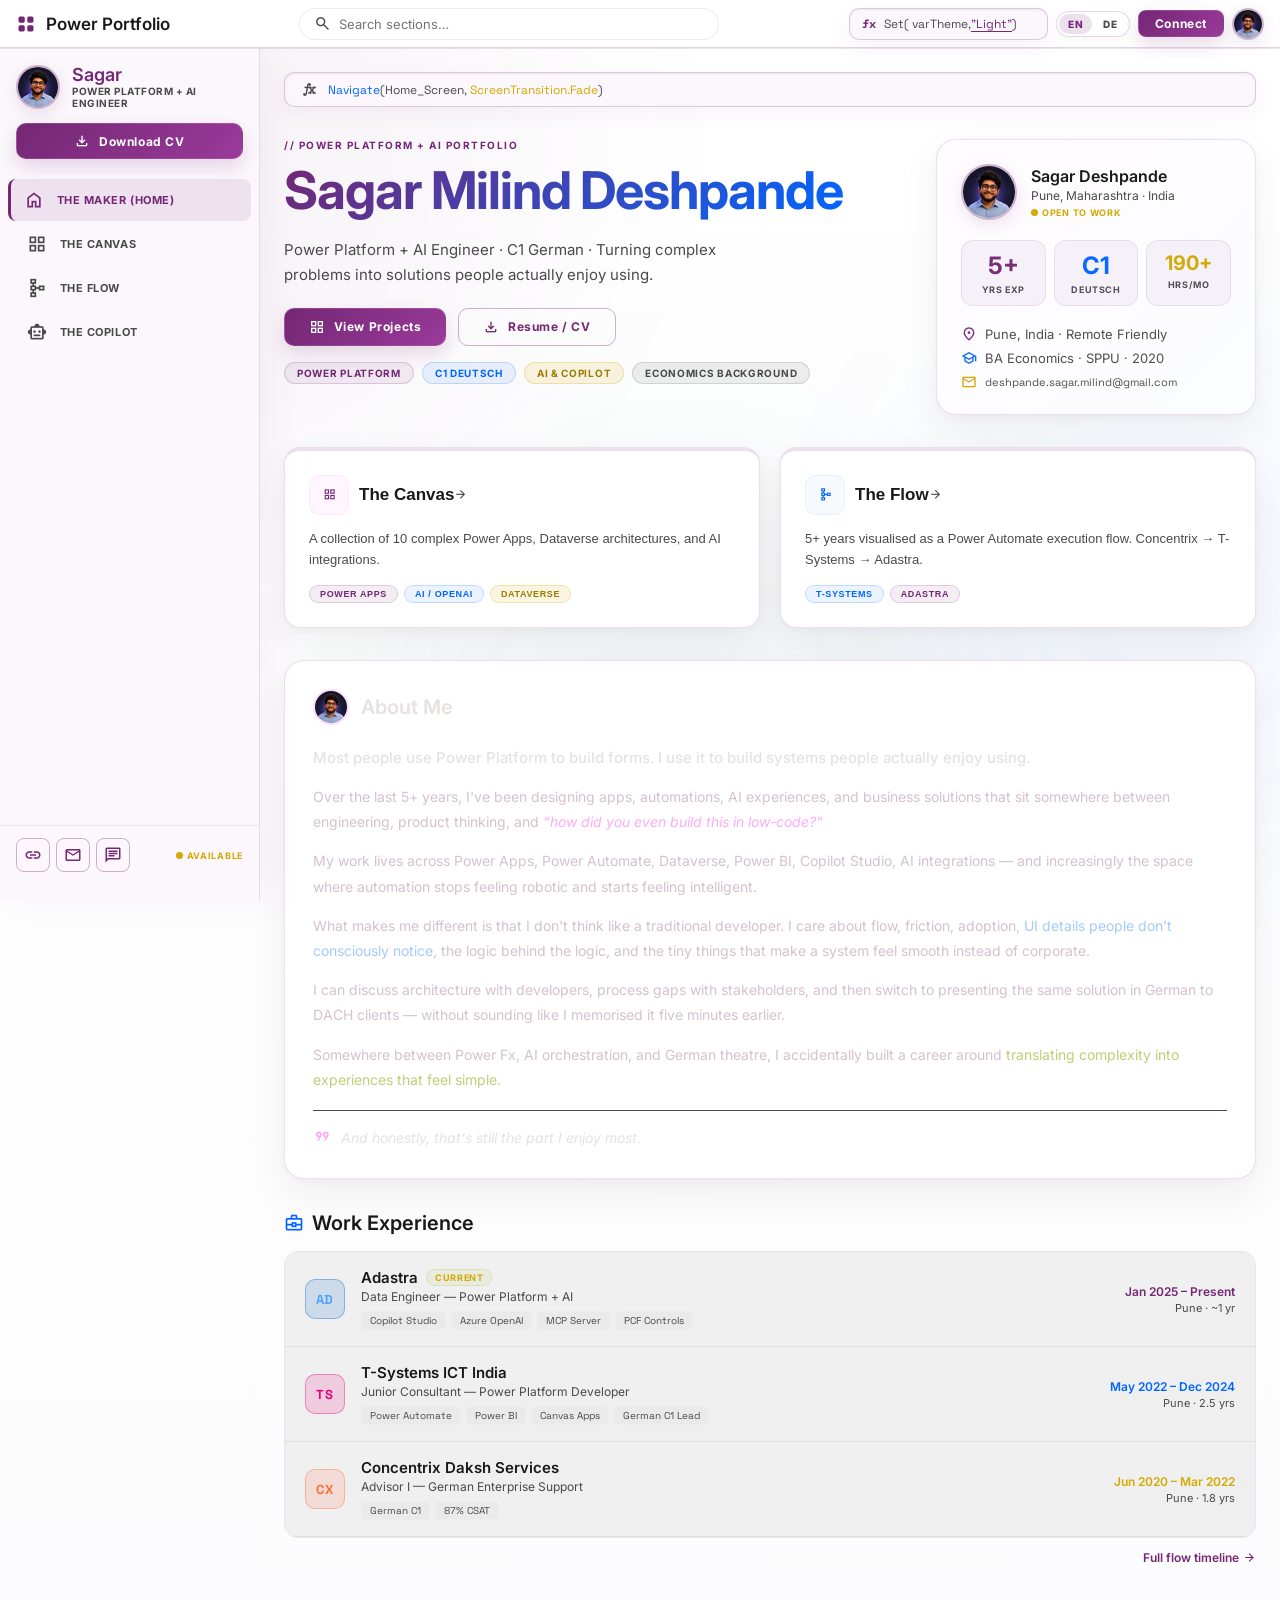
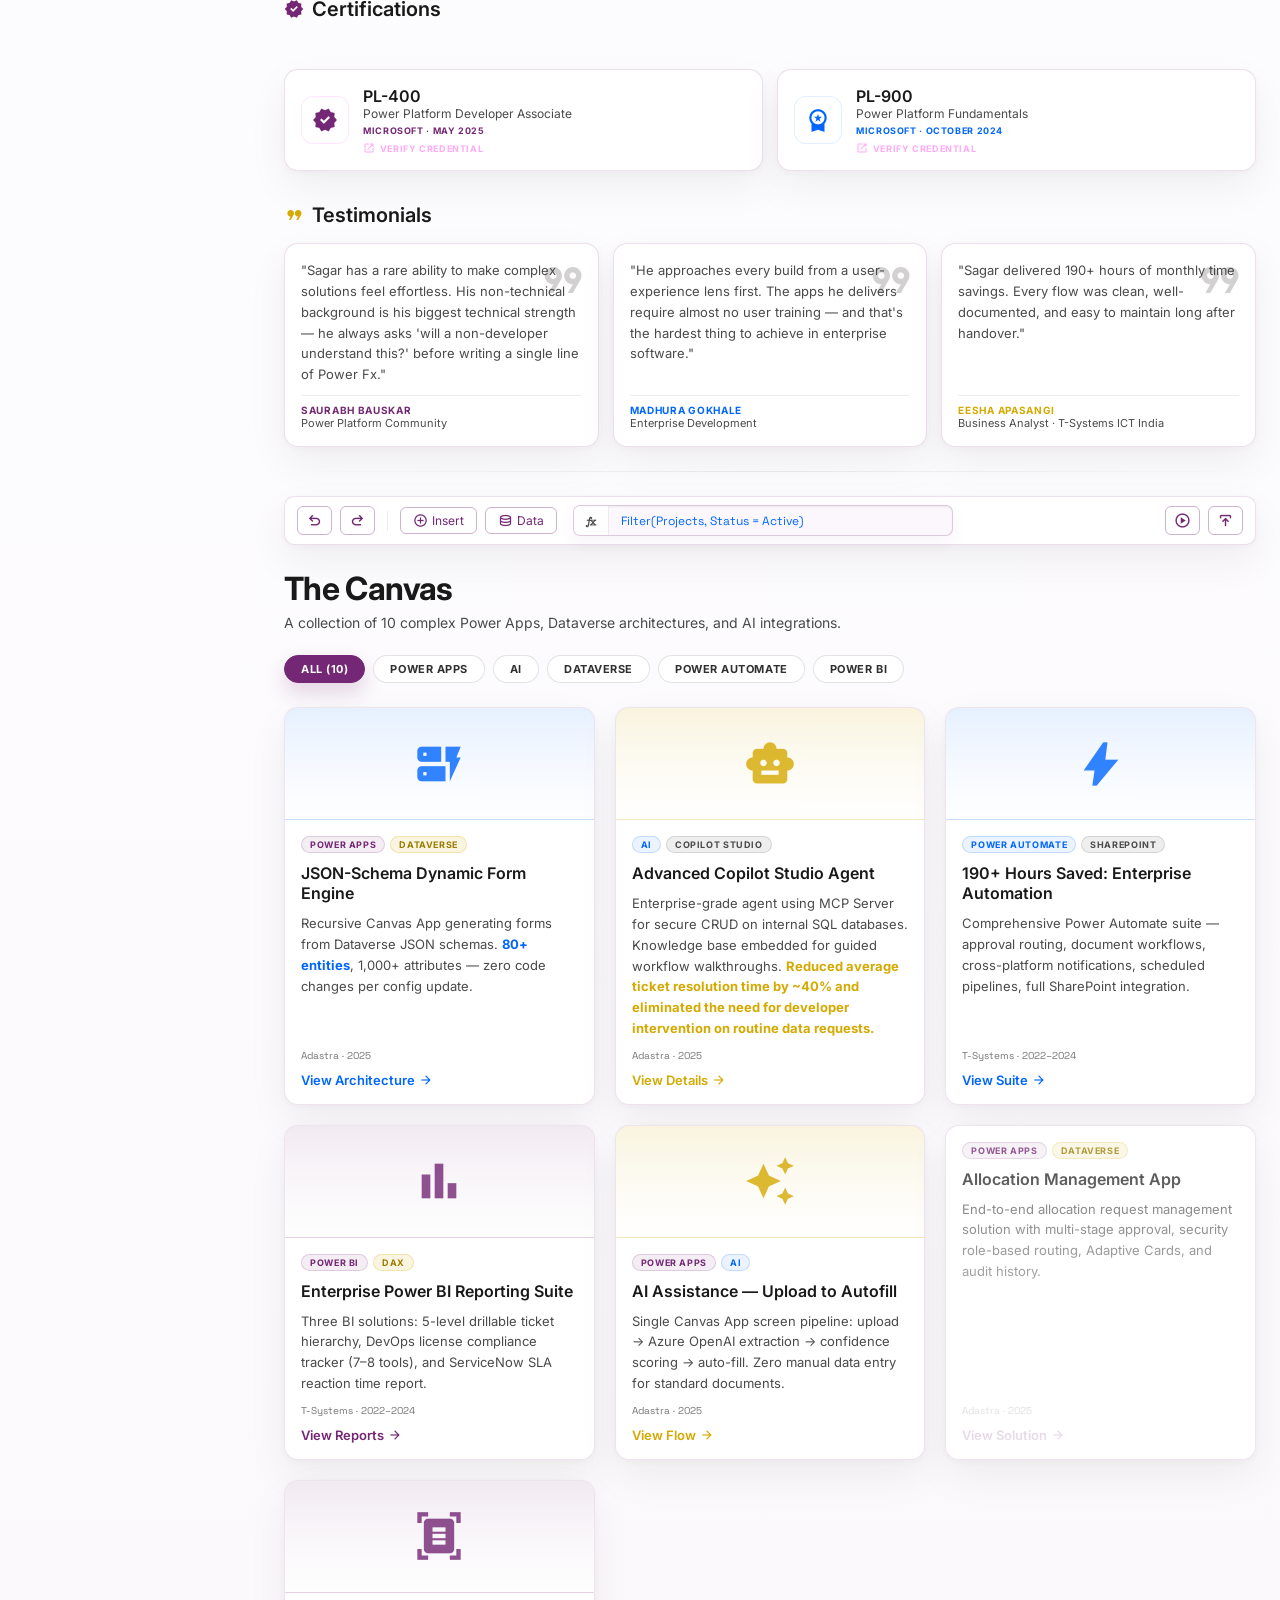
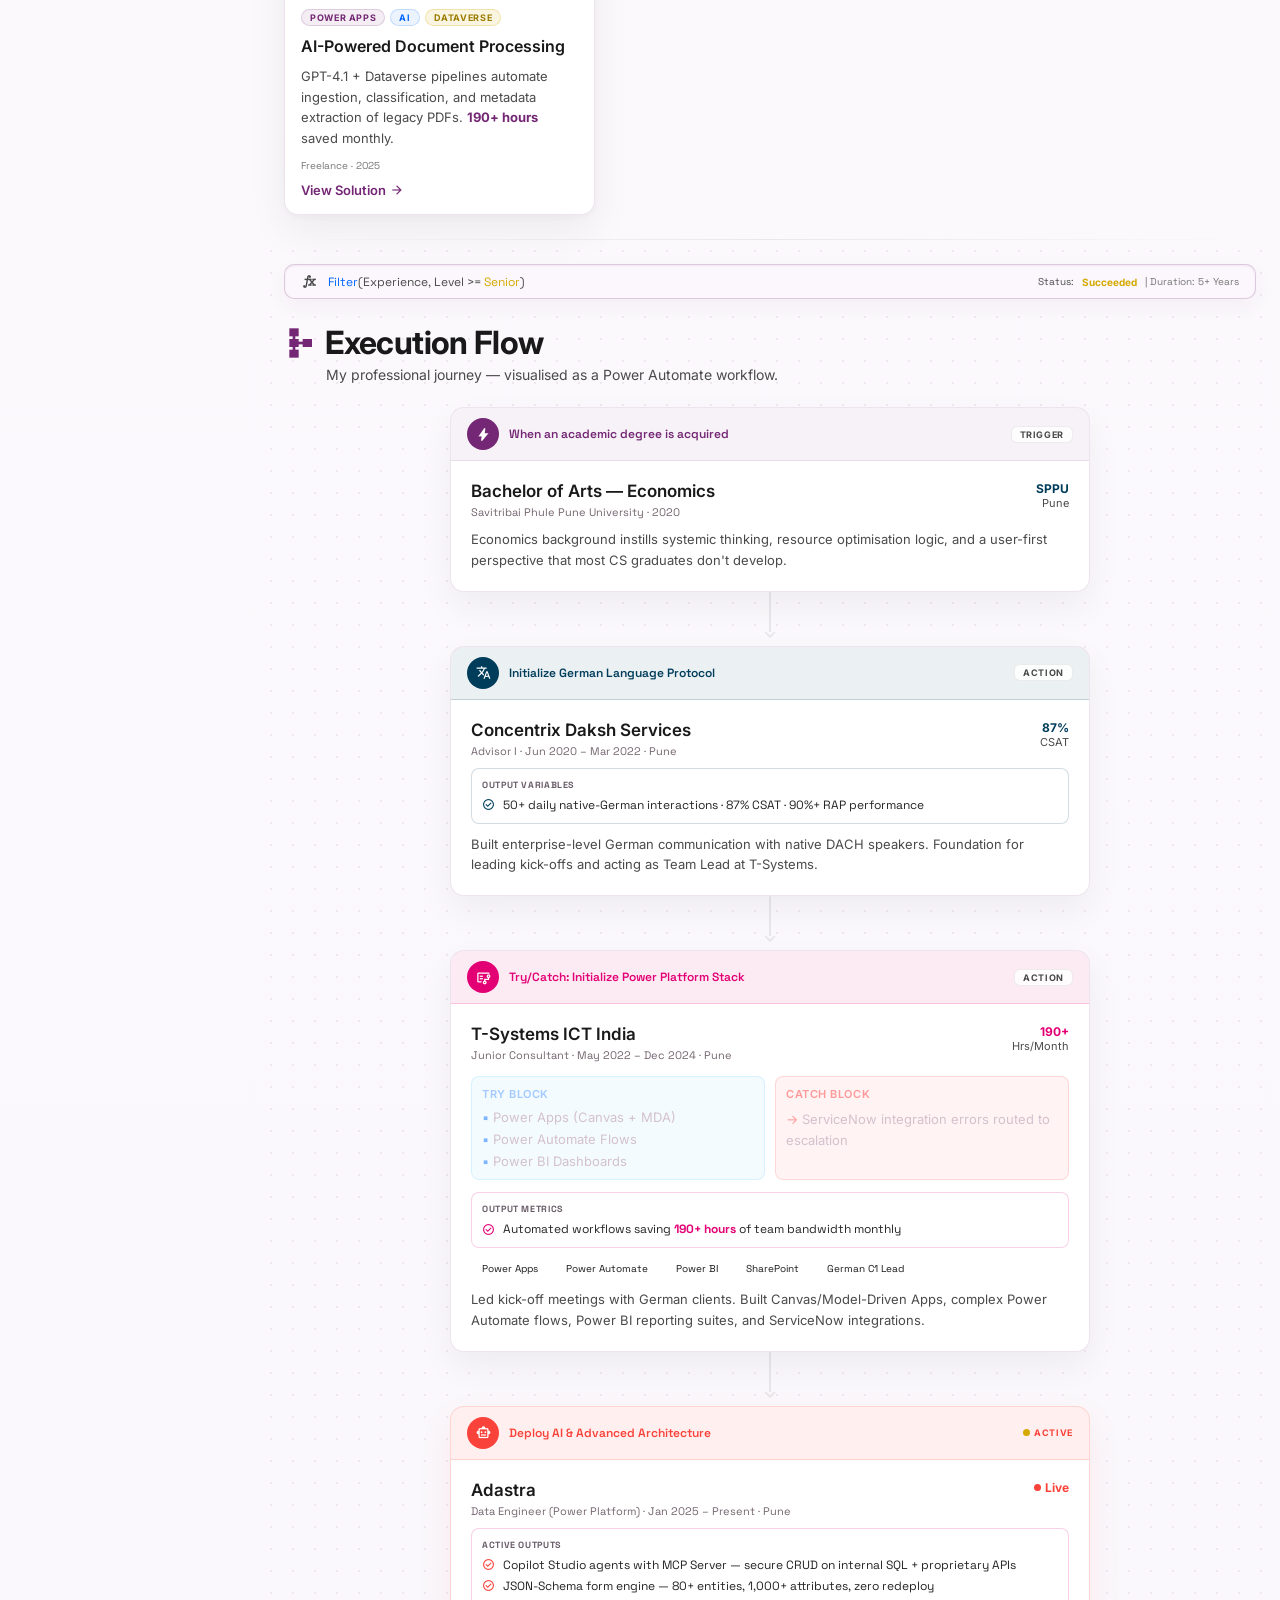
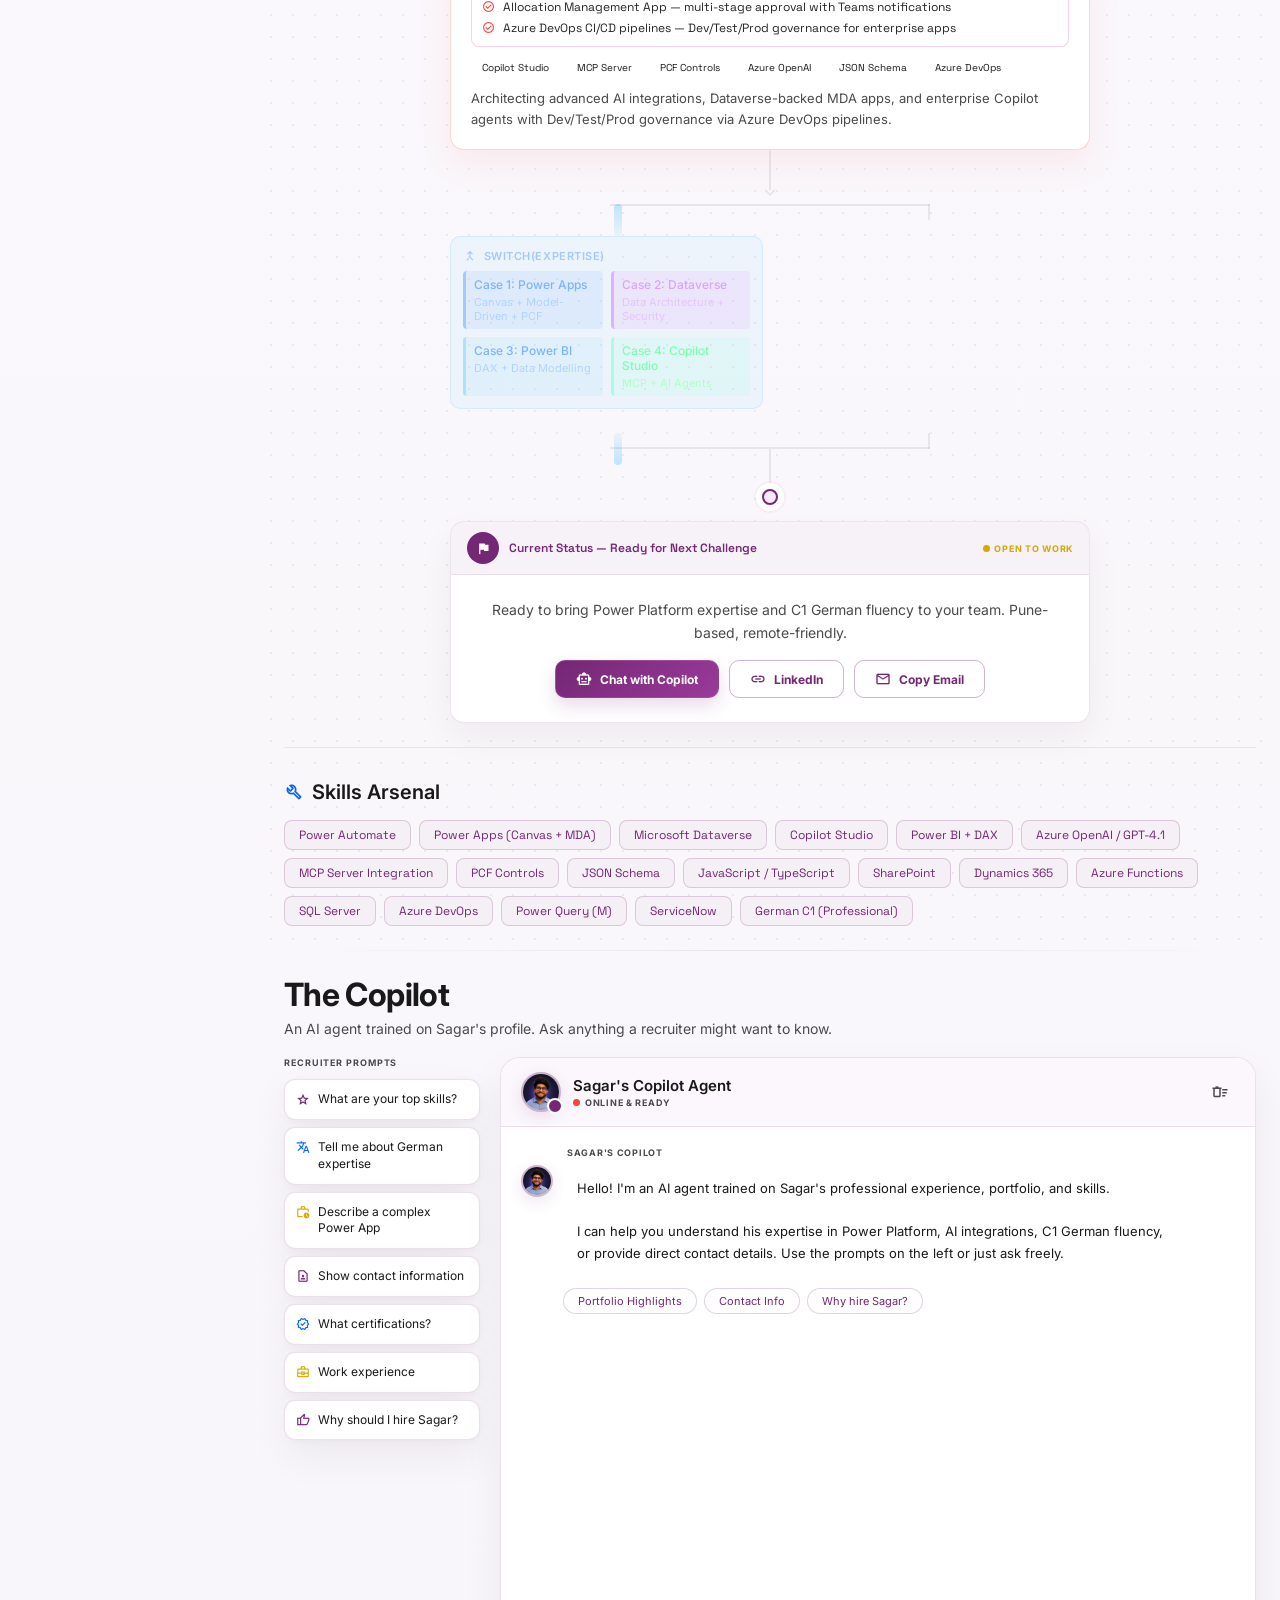
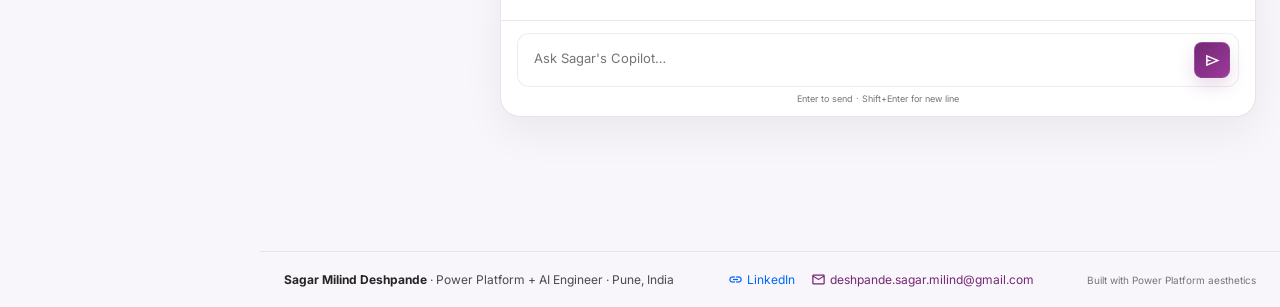
==== index.html @ 6cbdbf60 "10 big updates in the website" ====
<!-- FILE: /index.html -->
<!-- Last updated: 2026-05-09 -->
<!-- Description: Portfolio HTML structure with external theme, language, and app scripts. -->
<!DOCTYPE html>
<html lang="en">
<head>
<meta charset="utf-8">
<meta name="viewport" content="width=device-width, initial-scale=1.0">
<link rel="icon" type="image/png" href="images/avatar/sagar.png">
<link rel="apple-touch-icon" href="images/avatar/sagar.png">
<link rel="shortcut icon" href="images/avatar/sagar.png">
<title>Sagar Deshpande — Power Platform + AI Engineer</title>
<link href="https://fonts.googleapis.com/css2?family=Inter:wght@300;400;500;600;700&family=Space+Grotesk:wght@400;500;600&display=swap" rel="stylesheet">
<link href="https://fonts.googleapis.com/css2?family=Material+Symbols+Outlined:wght,FILL@100..700,0..1&display=swap" rel="stylesheet">
    <script>document.documentElement.dataset.theme=localStorage.getItem('portfolio-theme')||(matchMedia('(prefers-color-scheme: dark)').matches?'dark':'light');</script>
    <link rel="stylesheet" href="css/style.css">
</head>
<body>
<div class="orb o1"></div><div class="orb o2"></div><div class="orb o3"></div>
<div id="mob-overlay" data-action="close-sidebar"></div>

<!-- ════════════════ TOP NAV ════════════════ -->
<header class="u-0001">
  <div class="u-0002">
    <button id="menu-btn" data-action="toggle-sidebar" class="u-0003"><span class="msym u-0004">menu</span></button>
    <span class="msym mf u-0005">view_cozy</span>
    <span class="u-0006">Power Portfolio</span>
  </div>
  <div id="search-wrap" class="u-0007">
    <span class="msym u-0008">search</span>
    <input id="gsearch" class="u-0009" placeholder="Search sections…">
  </div>
  <div class="u-0010">
                <div id="formula-toggle" class="formula-bar-toggle" title="Click to switch theme" tabindex="0" role="button" aria-label="Click to switch theme">
                <span class="fx-icon">ƒx</span>
                <span class="fx-label">Set( varTheme, </span>
                <span id="fx-value" class="fx-value">"Dark"</span>
                <span class="fx-close"> )</span>
                <span class="fx-hint">↵</span>
            </div>
            <div id="lang-toggle" class="u-0011" aria-label="Language selector">
                <button type="button" class="lang-btn active u-0012" data-lang="en" >EN</button>
                <button type="button" class="lang-btn u-0013" data-lang="de" >DE</button>
            </div>
    <button data-action="open-linkedin" class="btn-p u-0014">Connect</button>
    <div data-goto="copilot" title="Chat with Sagar's Copilot" class="u-0015">
      <img src="images/avatar/sagar.png" alt="Sagar" class="u-0016">
    </div>
  </div>
</header>

<!-- ════════════════ SIDEBAR ════════════════ -->
<nav id="sidebar" class="u-0017">
  <div class="u-0018">
    <div class="u-0019">
      <div class="u-0020">
        <img src="images/avatar/sagar.png" alt="Sagar Deshpande" class="u-0016">
      </div>
      <div>
        <div class="u-0021">Sagar</div>
        <div class="u-0022">Power Platform + AI Engineer</div>
      </div>
    </div>
    <button data-action="open-linkedin" class="btn-p u-0023">
      <span class="msym u-0024">download</span>Download CV
    </button>
  </div>
  <div class="u-0025">
    <div class="nav-link" data-sec="home" data-goto="home" data-close-sidebar-mobile="true"><span class="ni">home</span>The Maker (Home)</div>
    <div class="nav-link" data-sec="canvas" data-goto="canvas" data-close-sidebar-mobile="true"><span class="ni">grid_view</span>The Canvas</div>
    <div class="nav-link" data-sec="flow" data-goto="flow" data-close-sidebar-mobile="true"><span class="ni">schema</span>The Flow</div>
    <div class="nav-link" data-sec="copilot" data-goto="copilot" data-close-sidebar-mobile="true"><span class="ni">smart_toy</span>The Copilot</div>
  </div>
  <div class="u-0026">
    <button data-action="open-linkedin" class="btn-g u-0027" title="LinkedIn"><span class="msym u-0028">link</span></button>
    <button data-action="copy-email" class="btn-g u-0027" title="Copy Email"><span class="msym u-0028">mail</span></button>
    <button data-goto="copilot" data-close-sidebar-mobile="true" class="btn-g u-0027" title="Copilot Chat"><span class="msym u-0028">chat</span></button>
    <div class="u-0029">
      <div class="pulse-g u-0030"></div>
      <span class="u-0031">Available</span>
    </div>
  </div>
</nav>

<!-- ════════════════ MAIN ════════════════ -->
<main id="main-content" class="u-0032">

<!-- ══════════════════════════════════════════════ -->
<!--  HOME                                         -->
<!-- ══════════════════════════════════════════════ -->
<section id="home" class="u-0033">

  <div class="fx-bar reveal u-0034">
    <span class="msym u-0035">function</span>
    <span class="u-0036"><span class="u-0037">Navigate</span><span class="u-0038">(Home_Screen, </span><span class="u-0039">ScreenTransition.Fade</span><span class="u-0038">)</span></span>
  </div>

  <!-- HERO -->
  <div class="hero-grid u-0040">
    <div class="u-0041">
      <div class="reveal d1">
        <div class="u-0042">// Power Platform + AI Portfolio</div>
        <h1 class="u-0043" style="font-size:52px;letter-spacing:-.02em;margin:0;padding:0"><span class="grad-text" style="display:inline;white-space:nowrap">Sagar Milind Deshpande</span></h1>
      </div>
      <p class="reveal d2 u-0044">Power Platform + AI Engineer · C1 German · Turning complex problems into solutions people actually enjoy using.</p>
      <div class="reveal d3 u-0045">
        <button data-goto="canvas" class="btn-p u-0046"><span class="msym u-0024">grid_view</span>View Projects</button>
        <button data-action="open-linkedin" class="btn-g u-0046"><span class="msym u-0024">download</span>Resume / CV</button>
      </div>
      <div class="reveal d4 u-0047">
        <span class="u-0048">Power Platform</span>
        <span class="u-0049">C1 Deutsch</span>
        <span class="u-0050">AI &amp; Copilot</span>
        <span class="u-0051">Economics Background</span>
      </div>
    </div>
    <div class="stats-card glass reveal d2 u-0052">
      <div class="u-0053"></div>
      <div class="u-0054">
        <div class="u-0055">
          <img src="images/avatar/sagar.png" alt="Sagar Deshpande" class="u-0016">
        </div>
        <div>
          <div class="u-0056">Sagar Deshpande</div>
          <div class="u-0057">Pune, Maharashtra · India</div>
          <div class="u-0058">
            <div class="pulse-g u-0030"></div>
            <span class="u-0059">Open to Work</span>
          </div>
        </div>
      </div>
      <div class="u-0060">
        <div class="u-0061">
          <div class="u-0062">5+</div>
          <div class="u-0063">Yrs Exp</div>
        </div>
        <div class="u-0061">
          <div class="u-0064">C1</div>
          <div class="u-0063">Deutsch</div>
        </div>
        <div class="u-0061">
          <div class="u-0065">190+</div>
          <div class="u-0063">Hrs/Mo</div>
        </div>
      </div>
      <div class="u-0066">
        <div class="u-0067"><span class="msym u-0068">location_on</span>Pune, India · Remote Friendly</div>
        <div class="u-0067"><span class="msym u-0069">school</span>BA Economics · SPPU · 2020</div>
        <div class="u-0070" data-action="copy-email" title="Copy email">
          <span class="msym u-0071">mail</span>
          <span class="u-0072">deshpande.sagar.milind@gmail.com</span>
        </div>
      </div>
    </div>
  </div>

  <!-- QUICK NAV CARDS -->
  <div class="two-col u-0073">
    <button data-goto="canvas" class="glass u-0074">
      <div class="u-0075">
        <div class="u-0002">
          <div class="u-0076"><span class="msym u-0077">grid_view</span></div>
          <span class="u-0078">The Canvas</span>
        </div>
        <span class="msym u-0038">arrow_forward</span>
      </div>
      <p class="u-0079">A collection of 10 complex Power Apps, Dataverse architectures, and AI integrations.</p>
      <div class="u-0080">
        <span class="u-0081">Power Apps</span>
        <span class="u-0082">AI / OpenAI</span>
        <span class="u-0083">Dataverse</span>
      </div>
    </button>
    <button data-goto="flow" class="glass u-0084">
      <div class="u-0075">
        <div class="u-0002">
          <div class="u-0085"><span class="msym u-0037">schema</span></div>
          <span class="u-0078">The Flow</span>
        </div>
        <span class="msym u-0038">arrow_forward</span>
      </div>
      <p class="u-0079">5+ years visualised as a Power Automate execution flow. Concentrix → T-Systems → Adastra.</p>
      <div class="u-0080">
        <span class="u-0082">T-Systems</span>
        <span class="u-0081">Adastra</span>
      </div>
    </button>
  </div>

  <!-- ABOUT -->
  <div class="glass reveal u-0119">
    <h2 style="font-weight:600;font-size:20px;color:#e5e2e1;display:flex;align-items:center;gap:12px;margin-bottom:20px">
      <div style="width:36px;height:36px;border-radius:50%;border:2px solid rgba(255,170,247,.4);overflow:hidden;flex-shrink:0">
        <img src="images/avatar/sagar.png" alt="Sagar" style="width:100%;height:100%;object-fit:cover;display:block">
      </div>
      About Me
    </h2>
    <div style="display:flex;flex-direction:column;gap:14px;color:#d4c1ce;font-size:14px;line-height:1.8">
      <p style="color:#e5e2e1;font-size:15px;font-weight:500;line-height:1.7">Most people use Power Platform to build forms. I use it to build systems people actually enjoy using.</p>
      <p>Over the last 5+ years, I've been designing apps, automations, AI experiences, and business solutions that sit somewhere between engineering, product thinking, and <span style="color:#ffaaf7;font-style:italic">"how did you even build this in low-code?"</span></p>
      <p>My work lives across Power Apps, Power Automate, Dataverse, Power BI, Copilot Studio, AI integrations — and increasingly the space where automation stops feeling robotic and starts feeling intelligent.</p>
      <p>What makes me different is that I don't think like a traditional developer. I care about flow, friction, adoption, <span style="color:#a3c9ff">UI details people don't consciously notice</span>, the logic behind the logic, and the tiny things that make a system feel smooth instead of corporate.</p>
      <p>I can discuss architecture with developers, process gaps with stakeholders, and then switch to presenting the same solution in German to DACH clients — without sounding like I memorised it five minutes earlier.</p>
      <p>Somewhere between Power Fx, AI orchestration, and German theatre, I accidentally built a career around <span style="color:#bfce77">translating complexity into experiences that feel simple.</span></p>
      <div style="border-top:1px solid #50434d;padding-top:14px;display:flex;align-items:flex-start;gap:10px;margin-top:4px">
        <span class="msym" style="color:#ffaaf7;font-size:18px;margin-top:2px">format_quote</span>
        <p style="color:#e5e2e1;font-style:italic;font-size:14px">And honestly, that's still the part I enjoy most.</p>
      </div>
    </div>
  </div>

  <!-- EXPERIENCE TIMELINE -->
  <div class="reveal">
    <h2 class="u-0086"><span class="msym u-0037">business_center</span>Work Experience</h2>
    <div class="u-0087">
      <div class="u-0088">
        <div style="width:40px;height:40px;border-radius:10px;background:rgba(0,100,200,0.15);border:1px solid rgba(0,100,200,0.35);display:flex;align-items:center;justify-content:center;flex-shrink:0">
          <span style="color:#4da3ff;font-size:13px;font-weight:700;letter-spacing:.05em;font-family:'Space Grotesk',monospace">AD</span>
        </div>
        <div class="u-0090">
          <div class="u-0091">
            <span class="u-0092">Adastra</span>
            <span class="u-0093">Current</span>
          </div>
          <div class="u-0057">Data Engineer — Power Platform + AI</div>
          <div class="u-0094">
            <span class="u-0095">Copilot Studio</span>
            <span class="u-0095">Azure OpenAI</span>
            <span class="u-0095">MCP Server</span>
            <span class="u-0095">PCF Controls</span>
          </div>
        </div>
        <div class="u-0096"><div class="u-0097">Jan 2025 – Present</div><div class="u-0098">Pune · ~1 yr</div></div>
      </div>
      <div class="u-0088">
        <div style="width:40px;height:40px;border-radius:10px;background:rgba(226,0,116,0.15);border:1px solid rgba(226,0,116,0.35);display:flex;align-items:center;justify-content:center;flex-shrink:0">
          <span style="color:#e20074;font-size:13px;font-weight:700;letter-spacing:.05em;font-family:'Space Grotesk',monospace">TS</span>
        </div>
        <div class="u-0090">
          <div class="u-0092">T-Systems ICT India</div>
          <div class="u-0057">Junior Consultant — Power Platform Developer</div>
          <div class="u-0094">
            <span class="u-0095">Power Automate</span>
            <span class="u-0095">Power BI</span>
            <span class="u-0095">Canvas Apps</span>
            <span class="u-0095">German C1 Lead</span>
          </div>
        </div>
        <div class="u-0096"><div class="u-0101">May 2022 – Dec 2024</div><div class="u-0098">Pune · 2.5 yrs</div></div>
      </div>
      <div class="u-0088">
        <div style="width:40px;height:40px;border-radius:10px;background:rgba(255,107,53,0.15);border:1px solid rgba(255,107,53,0.35);display:flex;align-items:center;justify-content:center;flex-shrink:0">
          <span style="color:#ff6b35;font-size:13px;font-weight:700;letter-spacing:.05em;font-family:'Space Grotesk',monospace">CX</span>
        </div>
        <div class="u-0090">
          <div class="u-0092">Concentrix Daksh Services</div>
          <div class="u-0057">Advisor I — German Enterprise Support</div>
          <div class="u-0094">
            <span class="u-0095">German C1</span>
            <span class="u-0095">87% CSAT</span>
          </div>
        </div>
        <div class="u-0096"><div class="u-0104">Jun 2020 – Mar 2022</div><div class="u-0098">Pune · 1.8 yrs</div></div>
      </div>
    </div>
    <div class="u-0107">
      <button data-goto="flow" class="u-0108">Full flow timeline <span class="msym u-0109">arrow_forward</span></button>
    </div>
  </div>

  <!-- CERTS -->
    <h2 class="u-0086"><span class="msym mf u-0077">verified</span>Certifications</h2>
    <div class="two-col u-0110">
      <a href="https://learn.microsoft.com/en-us/credentials/certifications/power-platform-developer-associate/" target="_blank" rel="noopener" style="text-decoration:none;display:block;border-radius:14px;transition:transform .2s;cursor:pointer" onmouseover="this.style.transform='translateY(-3px)'" onmouseout="this.style.transform='translateY(0)'">
        <div class="glass d1 reveal u-0111">
          <div class="u-0112"><span class="msym mf u-0113">verified</span></div>
          <div><div class="u-0056">PL-400</div><div class="u-0114">Power Platform Developer Associate</div><div class="u-0115">Microsoft · May 2025</div><div style="color:#ffaaf7;font-size:9px;font-weight:700;letter-spacing:.07em;text-transform:uppercase;margin-top:6px;display:flex;align-items:center;gap:4px"><span class="msym" style="font-size:12px">open_in_new</span>Verify Credential</div></div>
        </div>
      </a>
      <a href="https://learn.microsoft.com/en-us/credentials/certifications/power-platform-fundamentals/" target="_blank" rel="noopener" style="text-decoration:none;display:block;border-radius:14px;transition:transform .2s;cursor:pointer" onmouseover="this.style.transform='translateY(-3px)'" onmouseout="this.style.transform='translateY(0)'">
        <div class="glass d2 reveal u-0111">
          <div class="u-0116"><span class="msym mf u-0117">workspace_premium</span></div>
          <div><div class="u-0056">PL-900</div><div class="u-0114">Power Platform Fundamentals</div><div class="u-0118">Microsoft · October 2024</div><div style="color:#ffaaf7;font-size:9px;font-weight:700;letter-spacing:.07em;text-transform:uppercase;margin-top:6px;display:flex;align-items:center;gap:4px"><span class="msym" style="font-size:12px">open_in_new</span>Verify Credential</div></div>
        </div>
      </a>
    </div>
  </div>

  <!-- TESTIMONIALS -->
  <div class="reveal">
    <h2 class="u-0086"><span class="msym mf u-0039">format_quote</span>Testimonials</h2>
    <div class="three-col u-0130">
      <div class="glass d1 reveal u-0131">
        <span class="msym u-0132">format_quote</span>
        <p class="u-0133">"Sagar has a rare ability to make complex solutions feel effortless. His non-technical background is his biggest technical strength — he always asks 'will a non-developer understand this?' before writing a single line of Power Fx."</p>
        <div class="u-0134">
          <div class="u-0135">Saurabh Bauskar</div>
          <div class="u-0136">Power Platform Community</div>
        </div>
      </div>
      <div class="glass d2 reveal u-0131">
        <span class="msym u-0132">format_quote</span>
        <p class="u-0133">"He approaches every build from a user-experience lens first. The apps he delivers require almost no user training — and that's the hardest thing to achieve in enterprise software."</p>
        <div class="u-0134">
          <div class="u-0137">Madhura Gokhale</div>
          <div class="u-0136">Enterprise Development</div>
        </div>
      </div>
      <div class="glass d3 reveal u-0131">
        <span class="msym u-0132">format_quote</span>
        <p class="u-0133">"Sagar delivered 190+ hours of monthly time savings. Every flow was clean, well-documented, and easy to maintain long after handover."</p>
        <div class="u-0134">
          <div class="u-0138">Eesha Apasangi</div>
          <div class="u-0136">Business Analyst · T-Systems ICT India</div>
        </div>
      </div>
    </div>
  </div>
</section>

<div class="u-0139"></div>

<!-- ══════════════════════════════════════════════ -->
<!--  CANVAS                                       -->
<!-- ══════════════════════════════════════════════ -->
<section id="canvas" class="u-0140">
  <div class="glass reveal u-0141">
    <button class="btn-g u-0142"><span class="msym u-0143">undo</span></button>
    <button class="btn-g u-0142"><span class="msym u-0143">redo</span></button>
    <div class="u-0144"></div>
    <button class="btn-g u-0145"><span class="msym u-0146">add_circle</span>Insert</button>
    <button class="btn-g u-0145"><span class="msym u-0146">database</span>Data</button>
    <div class="fx-bar u-0147">
      <div class="u-0148"><span class="msym u-0149">function</span></div>
      <span class="u-0150">Filter(Projects, Status = Active)</span>
    </div>
    <button class="btn-g u-0151"><span class="msym u-0143">play_circle</span></button>
    <button class="btn-g u-0142"><span class="msym u-0143">publish</span></button>
  </div>
  <div class="reveal">
    <h1 class="u-0152">The Canvas</h1>
    <p class="u-0038">A collection of 10 complex Power Apps, Dataverse architectures, and AI integrations.</p>
  </div>
  <div class="reveal u-0047">
    <button class="filter-btn active" data-filter="all">All (10)</button>
    <button class="filter-btn" data-filter="pa">Power Apps</button>
    <button class="filter-btn" data-filter="ai">AI</button>
    <button class="filter-btn" data-filter="dv">Dataverse</button>
    <button class="filter-btn" data-filter="pm">Power Automate</button>
    <button class="filter-btn" data-filter="bi">Power BI</button>
  </div>
  <div id="pgrid" class="pgrid u-0153">
    <article class="glass pcard reveal d1 u-0154" data-t="pa,dv">
      <div class="u-0167">
        <div class="u-0156"></div>
        <span class="msym mf u-0168">dynamic_form</span>
      </div>
      <div class="u-0158">
        <div class="u-0159">
          <span class="u-0160">Power Apps</span>
          <span class="u-0162">Dataverse</span>
        </div>
        <h3 class="u-0056">JSON-Schema Dynamic Form Engine</h3>
        <p class="u-0163">Recursive Canvas App generating forms from Dataverse JSON schemas. <strong class="u-0037">80+ entities</strong>, 1,000+ attributes — zero code changes per config update.</p>
        <div class="u-0164">Adastra · 2025</div>
        <button data-modal="0" class="u-0169">View Architecture <span class="msym u-0166">arrow_forward</span></button>
      </div>
    </article>
    <article class="glass pcard reveal d2 u-0154" data-t="ai,dv">
      <div class="u-0170">
        <div class="u-0156"></div>
        <span class="msym mf u-0171">smart_toy</span>
      </div>
      <div class="u-0158">
        <div class="u-0159">
          <span class="u-0161">AI</span>
          <span class="u-0172">Copilot Studio</span>
        </div>
        <h3 class="u-0056">Advanced Copilot Studio Agent</h3>
        <p class="u-0163">Enterprise-grade agent using MCP Server for secure CRUD on internal SQL databases. Knowledge base embedded for guided workflow walkthroughs. <strong class="u-0039">Reduced average ticket resolution time by ~40% and eliminated the need for developer intervention on routine data requests.</strong></p>
        <div class="u-0164">Adastra · 2025</div>
        <button data-modal="1" class="u-0173">View Details <span class="msym u-0166">arrow_forward</span></button>
      </div>
    </article>
    <article class="glass pcard reveal d3 u-0154" data-t="pm,dv">
      <div class="u-0174">
        <div class="u-0156"></div>
        <span class="msym mf u-0168">bolt</span>
      </div>
      <div class="u-0158">
        <div class="u-0159">
          <span class="u-0161">Power Automate</span>
          <span class="u-0172">SharePoint</span>
        </div>
        <h3 class="u-0056">190+ Hours Saved: Enterprise Automation</h3>
        <p class="u-0163">Comprehensive Power Automate suite — approval routing, document workflows, cross-platform notifications, scheduled pipelines, full SharePoint integration.</p>
        <div class="u-0164">T-Systems · 2022–2024</div>
        <button data-modal="2" class="u-0169">View Suite <span class="msym u-0166">arrow_forward</span></button>
      </div>
    </article>
    <article class="glass pcard reveal d1 u-0154" data-t="bi,dv,pm">
      <div class="u-0175">
        <div class="u-0156"></div>
        <span class="msym mf u-0157">bar_chart</span>
      </div>
      <div class="u-0158">
        <div class="u-0159">
          <span class="u-0160">Power BI</span>
          <span class="u-0162">DAX</span>
        </div>
        <h3 class="u-0056">Enterprise Power BI Reporting Suite</h3>
        <p class="u-0163">Three BI solutions: 5-level drillable ticket hierarchy, DevOps license compliance tracker (7–8 tools), and ServiceNow SLA reaction time report.</p>
        <div class="u-0164">T-Systems · 2022–2024</div>
        <button data-modal="3" class="u-0165">View Reports <span class="msym u-0166">arrow_forward</span></button>
      </div>
    </article>
    <article class="glass pcard reveal d2 u-0154" data-t="ai,pa">
      <div class="u-0176">
        <div class="u-0156"></div>
        <span class="msym mf u-0171">auto_awesome</span>
      </div>
      <div class="u-0158">
        <div class="u-0159">
          <span class="u-0160">Power Apps</span>
          <span class="u-0161">AI</span>
        </div>
        <h3 class="u-0056">AI Assistance — Upload to Autofill</h3>
        <p class="u-0163">Single Canvas App screen pipeline: upload → Azure OpenAI extraction → confidence scoring → auto-fill. Zero manual data entry for standard documents.</p>
        <div class="u-0164">Adastra · 2025</div>
        <button data-modal="4" class="u-0173">View Flow <span class="msym u-0166">arrow_forward</span></button>
      </div>
    </article>
    <article class="glass pcard reveal d3 u-0154" data-t="pa,dv,pm">
      <div class="u-0156"></div>
      <div class="u-0158">
        <div class="u-0159">
          <span class="u-0160">Power Apps</span>
          <span class="u-0162">Dataverse</span>
        </div>
        <h3 class="u-0056">Allocation Management App</h3>
        <p class="u-0163">End-to-end allocation request management solution with multi-stage approval, security role-based routing, Adaptive Cards, and audit history.</p>
        <div class="u-0164">Adastra · 2025</div>
        <button data-modal="5" class="u-0165">View Solution <span class="msym u-0166">arrow_forward</span></button>
      </div>
    </article>
    <article class="glass pcard reveal d1 u-0154" data-t="ai,pa,dv">
      <div class="u-0155">
        <div class="u-0156"></div>
        <span class="msym mf u-0157">document_scanner</span>
      </div>
      <div class="u-0158">
        <div class="u-0159">
          <span class="u-0160">Power Apps</span>
          <span class="u-0161">AI</span>
          <span class="u-0162">Dataverse</span>
        </div>
        <h3 class="u-0056">AI-Powered Document Processing</h3>
        <p class="u-0163">GPT-4.1 + Dataverse pipelines automate ingestion, classification, and metadata extraction of legacy PDFs. <strong class="u-0077">190+ hours</strong> saved monthly.</p>
        <div class="u-0164">Freelance · 2025</div>
        <button data-modal="6" class="u-0165">View Solution <span class="msym u-0166">arrow_forward</span></button>
      </div>
    </article>
  </div>
</section>

<div class="u-0139"></div>

<!-- ══════════════════════════════════════════════ -->
<!--  FLOW                                         -->
<!-- ══════════════════════════════════════════════ -->
<section id="flow" class="u-0177">
  <div class="dot-grid u-0178"></div>

  <div class="fx-bar reveal u-0179">
    <span class="msym u-0035">function</span>
    <span class="u-0036"><span class="u-0037">Filter</span><span class="u-0038">(Experience, Level &gt;= </span><span class="u-0039">Senior</span><span class="u-0038">)</span></span>
    <div class="u-0180">
      <span class="u-0181">Status:</span>
      <span class="u-0182">Succeeded</span>
      <span class="u-0183">| Duration: 5+ Years</span>
    </div>
  </div>

  <div class="reveal u-0184">
    <h1 class="u-0185"><span class="msym mf u-0186">schema</span>Execution Flow</h1>
    <p class="u-0187">My professional journey — visualised as a Power Automate workflow.</p>
  </div>

  <!-- Timeline -->
  <div class="u-0188">

    <!-- TRIGGER: Education -->
    <div class="glass reveal u-0189">
      <div class="u-0190">
        <div class="u-0191"><span class="msym mf u-0192">bolt</span></div>
        <span class="u-0193">When an academic degree is acquired</span>
        <span class="u-0194">TRIGGER</span>
      </div>
      <div class="u-0195">
        <div class="u-0196">
          <div><h3 class="u-0197">Bachelor of Arts — Economics</h3><div class="u-0198">Savitribai Phule Pune University · 2020</div></div>
          <div class="u-0096"><div class="u-0199">SPPU</div><div class="u-0136">Pune</div></div>
        </div>
        <p class="u-0079">Economics background instills systemic thinking, resource optimisation logic, and a user-first perspective that most CS graduates don't develop.</p>
      </div>
    </div>
    <div class="u-0200"><div class="flow-conn"></div><span class="msym u-0201">keyboard_arrow_down</span></div>

    <!-- Concentrix -->
    <div class="glass reveal d1 u-0189">
      <div class="u-0202">
        <div class="u-0203"><span class="msym u-0204">translate</span></div>
        <span class="u-0205">Initialize German Language Protocol</span>
        <span class="u-0194">ACTION</span>
      </div>
      <div class="u-0195">
        <div class="u-0196">
          <div><h3 class="u-0197">Concentrix Daksh Services</h3><div class="u-0198">Advisor I · Jun 2020 – Mar 2022 · Pune</div></div>
          <div class="u-0096"><div class="u-0199">87%</div><div class="u-0136">CSAT</div></div>
        </div>
        <div class="u-0206">
          <div class="u-0207">Output Variables</div>
          <div class="u-0010"><span class="msym u-0208">check_circle</span><span class="u-0209">50+ daily native-German interactions · 87% CSAT · 90%+ RAP performance</span></div>
        </div>
        <p class="u-0079">Built enterprise-level German communication with native DACH speakers. Foundation for leading kick-offs and acting as Team Lead at T-Systems.</p>
      </div>
    </div>
    <div class="u-0200"><div class="flow-conn"></div><span class="msym u-0201">keyboard_arrow_down</span></div>

    <!-- T-Systems -->
    <div class="glass reveal d2 u-0189">
      <div class="u-0210">
        <div class="u-0211"><span class="msym u-0212">flowsheet</span></div>
        <span class="u-0213">Try/Catch: Initialize Power Platform Stack</span>
        <span class="u-0194">ACTION</span>
      </div>
      <div class="u-0195">
        <div class="u-0196">
          <div><h3 class="u-0197">T-Systems ICT India</h3><div class="u-0198">Junior Consultant · May 2022 – Dec 2024 · Pune</div></div>
          <div class="u-0096"><div class="u-0214">190+</div><div class="u-0136">Hrs/Month</div></div>
        </div>
        <div style="margin-top:14px;display:grid;grid-template-columns:1fr 1fr;gap:10px">
          <div style="background:rgba(100,200,255,.08);border:1px solid rgba(100,200,255,.2);border-radius:8px;padding:10px">
            <div style="font-size:11px;font-weight:600;color:#a3c9ff;text-transform:uppercase;letter-spacing:.05em;margin-bottom:8px">Try Block</div>
            <div style="display:flex;flex-direction:column;gap:6px;font-size:13px;color:#d4c1ce">
              <div><span style="color:#7db4ff">▪</span> Power Apps (Canvas + MDA)</div>
              <div><span style="color:#7db4ff">▪</span> Power Automate Flows</div>
              <div><span style="color:#7db4ff">▪</span> Power BI Dashboards</div>
            </div>
          </div>
          <div style="background:rgba(255,100,100,.08);border:1px solid rgba(255,100,100,.2);border-radius:8px;padding:10px">
            <div style="font-size:11px;font-weight:600;color:#ff9999;text-transform:uppercase;letter-spacing:.05em;margin-bottom:8px">Catch Block</div>
            <div style="font-size:13px;color:#d4c1ce;line-height:1.6">
              <span style="color:#ff9999">→</span> ServiceNow integration errors routed to escalation
            </div>
          </div>
        </div>
        <div class="u-0215" style="margin-top:12px">
          <div class="u-0216">Output Metrics</div>
          <div class="u-0217"><span class="msym u-0218">check_circle</span><span class="u-0209">Automated workflows saving <strong class="u-0037">190+ hours</strong> of team bandwidth monthly</span></div>
        </div>
        <div class="u-0219">
          <span class="u-0220">Power Apps</span>
          <span class="u-0220">Power Automate</span>
          <span class="u-0220">Power BI</span>
          <span class="u-0220">SharePoint</span>
          <span class="u-0220">German C1 Lead</span>
        </div>
        <p class="u-0079">Led kick-off meetings with German clients. Built Canvas/Model-Driven Apps, complex Power Automate flows, Power BI reporting suites, and ServiceNow integrations.</p>
      </div>
    </div>
    <div class="u-0200"><div class="flow-conn"></div><span class="msym u-0201">keyboard_arrow_down</span></div>

    <!-- Adastra -->
    <div class="glass reveal d3 u-0221">
      <div class="u-0222">
        <div class="u-0191"><span class="msym u-0192">smart_toy</span></div>
        <span class="u-0193">Deploy AI &amp; Advanced Architecture</span>
        <div class="u-0029"><div class="pulse-g u-0030"></div><span class="u-0223">ACTIVE</span></div>
      </div>
      <div class="u-0195">
        <div class="u-0196">
          <div><h3 class="u-0197">Adastra</h3><div class="u-0198">Data Engineer (Power Platform) · Jan 2025 – Present · Pune</div></div>
          <div class="u-0224"><div class="pulse u-0225"></div><span class="u-0226">Live</span></div>
        </div>
        <div class="u-0215">
          <div class="u-0216">Active Outputs</div>
          <div class="u-0227">
            <div class="u-0010"><span class="msym u-0228">check_circle</span><span class="u-0209">Copilot Studio agents with MCP Server — secure CRUD on internal SQL + proprietary APIs</span></div>
            <div class="u-0010"><span class="msym u-0228">check_circle</span><span class="u-0209">JSON-Schema form engine — 80+ entities, 1,000+ attributes, zero redeploy</span></div>
            <div class="u-0010"><span class="msym u-0228">check_circle</span><span class="u-0209">Allocation Management App — multi-stage approval with Teams notifications</span></div>
            <div class="u-0010"><span class="msym u-0228">check_circle</span><span class="u-0209">Azure DevOps CI/CD pipelines — Dev/Test/Prod governance for enterprise apps</span></div>
          </div>
        </div>
        <div class="u-0219">
          <span class="u-0220">Copilot Studio</span>
          <span class="u-0220">MCP Server</span>
          <span class="u-0220">PCF Controls</span>
          <span class="u-0220">Azure OpenAI</span>
          <span class="u-0220">JSON Schema</span>
          <span class="u-0220">Azure DevOps</span>
        </div>
        <p class="u-0079">Architecting advanced AI integrations, Dataverse-backed MDA apps, and enterprise Copilot agents with Dev/Test/Prod governance via Azure DevOps pipelines.</p>
      </div>
    </div>
    <div class="u-0200"><div class="flow-conn"></div><span class="msym u-0201">keyboard_arrow_down</span></div>

    <!-- SWITCH SCOPE -->
    <div class="reveal u-0229">
      <div class="u-0230">
        <div class="u-0231"></div>
        <div style="width:8px;height:32px;background:linear-gradient(180deg, rgba(100,200,255,.4), rgba(100,200,255,.1));border-radius:4px;margin:0 4px"></div>
        <div class="u-0233"></div>
      </div>
      <div class="u-0234">
        <div style="background:rgba(100,200,255,.08);border:1px solid rgba(100,200,255,.2);border-radius:10px;padding:12px;margin-bottom:8px">
          <div style="font-size:11px;font-weight:600;color:#a3c9ff;text-transform:uppercase;letter-spacing:.05em;margin-bottom:8px;display:flex;align-items:center;gap:6px">
            <span class="msym" style="font-size:14px">merge_type</span>
            Switch(Expertise)
          </div>
          <div style="display:grid;grid-template-columns:1fr 1fr;gap:8px;font-size:12px">
            <div style="background:rgba(75,150,255,.1);border-left:3px solid rgba(75,150,255,.4);padding-left:8px;padding-right:8px;padding-top:6px;padding-bottom:6px;border-radius:4px">
              <div style="color:#7db4ff;font-weight:500;margin-bottom:3px">Case 1: Power Apps</div>
              <div style="color:#b0d4ff;font-size:11px">Canvas + Model-Driven + PCF</div>
            </div>
            <div style="background:rgba(200,100,255,.1);border-left:3px solid rgba(200,100,255,.4);padding-left:8px;padding-right:8px;padding-top:6px;padding-bottom:6px;border-radius:4px">
              <div style="color:#d9a3ff;font-weight:500;margin-bottom:3px">Case 2: Dataverse</div>
              <div style="color:#e5c4ff;font-size:11px">Data Architecture + Security</div>
            </div>
            <div style="background:rgba(100,200,255,.1);border-left:3px solid rgba(100,200,255,.4);padding-left:8px;padding-right:8px;padding-top:6px;padding-bottom:6px;border-radius:4px">
              <div style="color:#7db4ff;font-weight:500;margin-bottom:3px">Case 3: Power BI</div>
              <div style="color:#b0d4ff;font-size:11px">DAX + Data Modelling</div>
            </div>
            <div style="background:rgba(100,255,200,.1);border-left:3px solid rgba(100,255,200,.4);padding-left:8px;padding-right:8px;padding-top:6px;padding-bottom:6px;border-radius:4px">
              <div style="color:#7dffb0;font-weight:500;margin-bottom:3px">Case 4: Copilot Studio</div>
              <div style="color:#b0ffc4;font-size:11px">MCP + AI Agents</div>
            </div>
          </div>
        </div>
      </div>
      <div class="u-0254">
        <div class="u-0255"></div>
        <div style="width:8px;height:32px;background:linear-gradient(180deg, rgba(100,200,255,.1), rgba(100,200,255,.4));border-radius:4px;margin:0 4px"></div>
        <div class="u-0233"></div>
      </div>
      <div class="u-0200">
        <div class="flow-conn"></div>
        <div class="u-0256"></div>
      </div>
    </div>

    <!-- END Node -->
    <div class="glass reveal d1 u-0257">
      <div class="u-0258">
        <div class="u-0191"><span class="msym mf u-0192">flag</span></div>
        <span class="u-0193">Current Status — Ready for Next Challenge</span>
        <div class="u-0029"><div class="pulse-g u-0030"></div><span class="u-0259">Open to Work</span></div>
      </div>
      <div class="u-0260">
        <p class="u-0261">Ready to bring Power Platform expertise and C1 German fluency to your team. Pune-based, remote-friendly.</p>
        <div class="u-0262">
          <button data-goto="copilot" class="btn-p u-0263"><span class="msym u-0024">smart_toy</span>Chat with Copilot</button>
          <button data-action="open-linkedin" class="btn-g u-0263"><span class="msym u-0024">link</span>LinkedIn</button>
          <button data-action="copy-email" class="btn-g u-0263"><span class="msym u-0024">mail</span>Copy Email</button>
        </div>
      </div>
    </div>
  </div>

  <!-- Skills -->
  <div class="reveal u-0264">
    <h2 class="u-0086"><span class="msym u-0037">build</span>Skills Arsenal</h2>
    <div class="u-0047">
      <span class="skill-tag">Power Automate</span><span class="skill-tag">Power Apps (Canvas + MDA)</span><span class="skill-tag">Microsoft Dataverse</span><span class="skill-tag">Copilot Studio</span><span class="skill-tag">Power BI + DAX</span><span class="skill-tag">Azure OpenAI / GPT-4.1</span><span class="skill-tag">MCP Server Integration</span><span class="skill-tag">PCF Controls</span><span class="skill-tag">JSON Schema</span><span class="skill-tag">JavaScript / TypeScript</span><span class="skill-tag">SharePoint</span><span class="skill-tag">Dynamics 365</span><span class="skill-tag">Azure Functions</span><span class="skill-tag">SQL Server</span><span class="skill-tag">Azure DevOps</span><span class="skill-tag">Power Query (M)</span><span class="skill-tag">ServiceNow</span><span class="skill-tag">German C1 (Professional)</span>
    </div>
  </div>
</section>

<div class="u-0139"></div>

<!-- ══════════════════════════════════════════════ -->
<!--  COPILOT                                      -->
<!-- ══════════════════════════════════════════════ -->
<section id="copilot" class="u-0265">
  <div class="reveal">
    <h1 class="u-0152">The Copilot</h1>
    <p class="u-0038">An AI agent trained on Sagar's profile. Ask anything a recruiter might want to know.</p>
  </div>

  <div class="reveal chat-layout u-0266">
    <!-- Sidebar prompts -->
    <div class="chat-sidebar u-0267">
      <div class="u-0268">Recruiter Prompts</div>
      <button class="glass u-0269" data-question="What are your top skills?">
        <span class="msym u-0270">star</span><span class="u-0271">What are your top skills?</span>
      </button>
      <button class="glass u-0269" data-question="Tell me about your German expertise">
        <span class="msym u-0272">translate</span><span class="u-0271">Tell me about German expertise</span>
      </button>
      <button class="glass u-0269" data-question="Describe a complex Power App you built">
        <span class="msym u-0273">work_history</span><span class="u-0271">Describe a complex Power App</span>
      </button>
      <button class="glass u-0269" data-question="Show contact information">
        <span class="msym u-0270">contact_page</span><span class="u-0271">Show contact information</span>
      </button>
      <button class="glass u-0269" data-question="What certifications do you have?">
        <span class="msym u-0272">verified</span><span class="u-0271">What certifications?</span>
      </button>
      <button class="glass u-0269" data-question="Tell me about your work experience">
        <span class="msym u-0273">business_center</span><span class="u-0271">Work experience</span>
      </button>
      <button class="glass u-0269" data-question="Why should I hire Sagar?">
        <span class="msym u-0270">thumb_up</span><span class="u-0271">Why should I hire Sagar?</span>
      </button>
    </div>

    <!-- Chat window -->
    <div class="glass u-0274">
      <div class="u-0275">
        <div class="u-0276">
          <div class="u-0277">
            <img src="images/avatar/sagar.png" alt="Sagar" class="u-0016">
          </div>
          <div class="u-0278">
            <span class="msym mf u-0279">smart_toy</span>
          </div>
        </div>
        <div>
          <div class="u-0092">Sagar's Copilot Agent</div>
          <div class="u-0280">
            <div class="pulse u-0225"></div>
            <span class="u-0281">Online &amp; Ready</span>
          </div>
        </div>
        <button data-action="clear-chat" class="u-0282" title="Clear chat">
          <span class="msym u-0028">delete_sweep</span>
        </button>
      </div>
      <div id="chat-msgs" class="u-0283">
        <div class="u-0284">
          <div class="u-0285">
            <img src="images/avatar/sagar.png" alt="Sagar" class="u-0016">
          </div>
          <div class="u-0286">
            <span class="u-0287">Sagar's Copilot</span>
            <div class="u-0288">
              <p class="u-0289">Hello! I'm an AI agent trained on Sagar's professional experience, portfolio, and skills.<br><br>I can help you understand his expertise in Power Platform, AI integrations, C1 German fluency, or provide direct contact details. Use the prompts on the left or just ask freely.</p>
            </div>
            <div class="u-0290">
              <button data-question="Portfolio Highlights" class="u-0291">Portfolio Highlights</button>
              <button data-question="Show contact information" class="u-0291">Contact Info</button>
              <button data-question="Why should I hire Sagar?" class="u-0291">Why hire Sagar?</button>
            </div>
          </div>
        </div>
      </div>
      <div class="u-0292">
        <div id="chat-wrap" class="u-0293">
          <textarea id="chat-input" class="u-0294" placeholder="Ask Sagar's Copilot…" rows="1"></textarea>
          <button data-action="send-msg" class="btn-p u-0295">
            <span class="msym u-0143">send</span>
          </button>
        </div>
        <div class="u-0296">Enter to send · Shift+Enter for new line</div>
      </div>
    </div>
  </div>
</section>

<!-- FOOTER -->
<footer class="u-0297">
  <div class="u-0114"><strong class="u-0209">Sagar Milind Deshpande</strong> · Power Platform + AI Engineer · Pune, India</div>
  <div class="u-0298">
    <button data-action="open-linkedin" class="u-0299"><span class="msym u-0146">link</span>LinkedIn</button>
    <button data-action="copy-email" class="u-0300"><span class="msym u-0146">mail</span>deshpande.sagar.milind@gmail.com</button>
  </div>
  <div class="u-0301">Built with Power Platform aesthetics</div>
</footer>
</main>

<!-- PROJECT MODAL -->
<div id="proj-modal" class="u-0302">
  <div class="u-0303" data-action="close-modal"></div>
  <div class="glass u-0304">
    <button data-action="close-modal" class="u-0305"><span class="msym u-0004">close</span></button>
    <div id="modal-body"></div>
  </div>
</div>

<!-- TOAST -->
<div id="toast" class="u-0306">
  <span class="msym u-0146">check_circle</span><span id="toast-txt">Copied!</span>
</div>
    <script src="js/theme.js" defer></script>
    <script src="js/main.js" defer></script>
    <script src="js/lang.js" defer></script>
</body>
</html>
---- css/style.css ----
/* FILE: /css/style.css */
/* Last updated: 2026-05-09 */
/* Description: Theme variables, component styles, generated utilities, animations, and responsive rules. */
:root {
  --bg-primary: #FFFFFF;
  --bg-secondary: #EAEAEA;
  --bg-card: rgba(255, 255, 255, 0.85);
  --bg-glass: rgba(234, 234, 234, 0.7);
  --border-color: rgba(116, 39, 116, 0.15);
  --border-subtle: rgba(25, 25, 25, 0.08);
  --text-primary: #191919;
  --text-secondary: #4a4a4a;
  --text-muted: #717171;
  --accent-apps: #742774;
  --accent-automate: #0066FF;
  --accent-bi: #D4A900;
  --accent-copilot: #0B556A;
  --accent-light-purple: #742774;
  --accent-light-blue: #0066FF;
  --accent-light-teal: #0B556A;
  --btn-primary-bg: linear-gradient(135deg, #742774, #9a3a9a);
  --btn-primary-text: #ffffff;
  --btn-secondary-bg: transparent;
  --btn-secondary-border: rgba(116, 39, 116, 0.35);
  --btn-secondary-text: #742774;
  --nav-bg: #FFFFFF;
  --nav-border: rgba(116, 39, 116, 0.2);
  --sidebar-bg: #F5F0F5;
  --sidebar-border: rgba(116, 39, 116, 0.15);
  --sidebar-active-bg: rgba(116, 39, 116, 0.08);
  --sidebar-active-text: #742774;
  --sidebar-active-border: #742774;
  --card-bg: rgba(255, 255, 255, 0.9);
  --card-border: rgba(116, 39, 116, 0.12);
  --card-hover-shadow: 0 16px 40px rgba(116, 39, 116, 0.12);
  --skill-tag-bg: #F5F0F5;
  --skill-tag-border: rgba(116, 39, 116, 0.2);
  --skill-tag-text: #742774;
  --formula-bar-bg: #F5F0F5;
  --formula-bar-border: rgba(116, 39, 116, 0.25);
  --formula-bar-text: #742774;
  --scrollbar-thumb: rgba(116, 39, 116, 0.3);
  --scrollbar-track: #EAEAEA;
  --orb-1: rgba(116, 39, 116, 0.04);
  --orb-2: rgba(0, 102, 255, 0.04);
  --orb-3: rgba(11, 85, 106, 0.04);
  --grad-text-start: #742774;
  --grad-text-end: #0066FF;
  --available-text: #1a7f37;
  --available-dot: #2da44e;
  --glass-shadow: 0 2px 20px rgba(116, 39, 116, 0.06);
  --pulse-primary: rgba(116, 39, 116, 0.4);
  --pulse-secondary: rgba(11, 85, 106, 0.4);
  
  /* Company Brand Colors - Light Theme */
  --adastra-primary: #f9423a;
  --adastra-light: #fce5e3;
  --concentrix-primary: #003D5B;
  --concentrix-light: #e6f0f7;
  --tsystems-primary: #E20074;
  --tsystems-light: #fce5f0;
}

[data-theme="dark"] {
  --bg-primary: #131313;
  --bg-secondary: #1c1b1b;
  --bg-card: rgba(34, 34, 34, 0.6);
  --bg-glass: rgba(34, 34, 34, 0.6);
  --border-color: rgba(255, 255, 255, 0.08);
  --border-subtle: rgba(80, 67, 77, 0.4);
  --text-primary: #e5e2e1;
  --text-secondary: #d4c1ce;
  --text-muted: rgba(212, 193, 206, 0.5);
  --accent-apps: #ffaaf7;
  --accent-automate: #a3c9ff;
  --accent-bi: #bfce77;
  --accent-copilot: #50E6FF;
  --accent-light-purple: #ffaaf7;
  --accent-light-blue: #a3c9ff;
  --accent-light-teal: #30E5D0;
  --btn-primary-bg: linear-gradient(135deg, #742774, #9a3a9a);
  --btn-primary-text: #ffd6f7;
  --btn-secondary-bg: transparent;
  --btn-secondary-border: rgba(255, 255, 255, 0.18);
  --btn-secondary-text: #e5e2e1;
  --nav-bg: #201f1f;
  --nav-border: #50434d;
  --sidebar-bg: #1c1b1b;
  --sidebar-border: #50434d;
  --sidebar-active-bg: rgba(53, 53, 52, 0.85);
  --sidebar-active-text: #ffaaf7;
  --sidebar-active-border: #ffaaf7;
  --card-bg: rgba(34, 34, 34, 0.6);
  --card-border: rgba(255, 255, 255, 0.08);
  --card-hover-shadow: 0 16px 40px rgba(0, 0, 0, 0.45);
  --skill-tag-bg: #2a2a2a;
  --skill-tag-border: #50434d;
  --skill-tag-text: #e5e2e1;
  --formula-bar-bg: #111111;
  --formula-bar-border: rgba(255, 255, 255, 0.1);
  --formula-bar-text: #ffaaf7;
  --scrollbar-thumb: #50434d;
  --scrollbar-track: #131313;
  --orb-1: rgba(255, 170, 247, 0.05);
  --orb-2: rgba(163, 201, 255, 0.05);
  --orb-3: rgba(191, 206, 119, 0.05);
  --grad-text-start: #ffaaf7;
  --grad-text-end: #a3c9ff;
  --available-text: #bfce77;
  --available-dot: #bfce77;
  --glass-shadow: none;
  --pulse-primary: rgba(255, 170, 247, 0.4);
  --pulse-secondary: rgba(191, 206, 119, 0.4);
  
  /* Company Brand Colors - Dark Theme */
  --adastra-primary: #ff6b5b;
  --adastra-bg: #2a1816;
  --concentrix-primary: #4da6d6;
  --concentrix-bg: #0d1f2d;
  --tsystems-primary: #ff66cc;
  --tsystems-bg: #2d0a1f;
}
*{box-sizing:border-box;margin:0;padding:0}
body{background:var(--bg-primary);color:var(--text-primary);font-family:Inter,sans-serif;overflow-x:hidden;font-size:14px}
.msym{font-family:'Material Symbols Outlined';font-variation-settings:'FILL' 0,'wght' 400,'GRAD' 0,'opsz' 24;display:inline-block;vertical-align:middle;line-height:1;user-select:none}
.mf{font-variation-settings:'FILL' 1,'wght' 400,'GRAD' 0,'opsz' 24}
.glass{background:var(--bg-glass);backdrop-filter:blur(20px);border:1px solid var(--card-border)}
.btn-p{background:linear-gradient(135deg,#742774,#9a3a9a);border:1px solid rgba(255,255,255,0.12);color:#ffd6f7;cursor:pointer;transition:all .2s;font-family:Inter,sans-serif}
.btn-p:hover{box-shadow:0 0 28px rgba(116,39,116,0.55);transform:translateY(-1px)}
.btn-g{background:transparent;border:1px solid rgba(255,255,255,0.18);color:var(--text-primary);cursor:pointer;transition:all .2s;font-family:Inter,sans-serif}
.btn-g:hover{background:rgba(34,34,34,0.55);border-color:rgba(255,170,247,0.4)}
.nav-link{display:flex;align-items:center;gap:12px;padding:9px 16px;border-radius:8px;color:var(--text-secondary);text-decoration:none;transition:all .2s;border-left:3px solid transparent;font-size:11px;letter-spacing:.05em;font-weight:700;text-transform:uppercase;cursor:pointer}
.nav-link:hover{background:rgba(255,255,255,0.04)}
.nav-link.active{background:rgba(53,53,52,0.85);color:var(--accent-apps);border-left-color:var(--accent-apps);padding-left:13px}
.nav-link.active .ni{color:var(--accent-apps)}
.ni{font-family:'Material Symbols Outlined';font-variation-settings:'FILL' 0,'wght' 400,'GRAD' 0,'opsz' 24;font-size:20px;display:inline-block}
.reveal{opacity:0;transform:translateY(18px);transition:opacity .55s ease,transform .55s ease}
.reveal.vis{opacity:1;transform:translateY(0)}
.d1{transition-delay:.07s}.d2{transition-delay:.14s}.d3{transition-delay:.22s}.d4{transition-delay:.3s}
.orb{position:fixed;border-radius:50%;filter:blur(100px);opacity:.05;pointer-events:none;z-index:0;animation:orbf 22s ease-in-out infinite}
.o1{width:700px;height:700px;background:var(--accent-apps);top:-200px;left:-150px}
.o2{width:500px;height:500px;background:var(--accent-automate);top:40%;right:-120px;animation-delay:-8s}
.o3{width:600px;height:600px;background:var(--accent-bi);bottom:-150px;left:30%;animation-delay:-16s}
@keyframes orbf{0%,100%{transform:translate(0,0) scale(1)}33%{transform:translate(25px,-30px) scale(1.05)}66%{transform:translate(-18px,20px) scale(0.95)}}
.pulse{animation:pulsef 2.2s infinite}
@keyframes pulsef{0%,100%{box-shadow:0 0 0 0 rgba(255,170,247,.4)}50%{box-shadow:0 0 0 6px rgba(255,170,247,0)}}
.pulse-g{animation:pulseg 2.2s infinite}
@keyframes pulseg{0%,100%{box-shadow:0 0 0 0 rgba(191,206,119,.4)}50%{box-shadow:0 0 0 6px rgba(191,206,119,0)}}
.grad-text{background:linear-gradient(135deg,var(--accent-apps),var(--accent-automate));-webkit-background-clip:text;-webkit-text-fill-color:transparent;background-clip:text}
.fx-bar{background:var(--formula-bar-bg);border:1px solid rgba(255,255,255,.1);box-shadow:inset 0 2px 4px rgba(0,0,0,.5)}
.pcard{transition:transform .3s,box-shadow .3s;display:flex;flex-direction:column}
.pcard:hover{transform:translateY(-5px);box-shadow:0 16px 40px rgba(0,0,0,.45)}
.skill-tag{transition:all .2s;cursor:default;display:inline-flex;align-items:center;padding:6px 14px;background:var(--bg-card);border:1px solid var(--border-subtle);border-radius:8px;font-family:'Space Grotesk',monospace;font-size:12px;color:var(--text-primary)}
.skill-tag:hover{border-color:var(--accent-apps);transform:translateY(-2px);box-shadow:0 4px 14px rgba(255,170,247,.12)}
.company-logo-wrapper{display:flex;align-items:center;justify-content:center;width:56px;height:56px;border-radius:12px;background:var(--company-bg);border:2px solid var(--company-color);padding:8px;margin-right:16px}
.company-logo{max-width:100%;max-height:100%;object-fit:contain;width:40px;height:40px}
.filter-btn{cursor:pointer;padding:6px 16px;border-radius:9999px;border:1px solid var(--border-subtle);color:var(--text-secondary);font-size:11px;font-weight:700;letter-spacing:.05em;text-transform:uppercase;transition:all .2s;background:transparent;font-family:Inter,sans-serif}
.filter-btn.active{background:#742774;border-color:var(--accent-apps);color:var(--accent-apps)}
.filter-btn:hover:not(.active){border-color:rgba(255,170,247,.4);color:var(--accent-apps)}
.dot-grid{background-image:radial-gradient(circle,rgba(255,255,255,.07) 1px,transparent 1px);background-size:24px 24px}
.flow-conn{width:2px;height:40px;background:var(--border-subtle);margin:0 auto}
.chat-msg{animation:slideup .28s ease forwards}
.chat-row{display:flex;gap:10px}
.chat-row.user{justify-content:flex-end}
.chat-row.typing-row .chat-avatar{margin-top:4px}
.chat-avatar{width:32px;height:32px;border-radius:50%;border:2px solid color-mix(in srgb,var(--accent-apps) 35%,transparent);overflow:hidden;flex-shrink:0;margin-top:18px}
.chat-avatar img{width:100%;height:100%;object-fit:cover;display:block}
.chat-avatar.user{background:var(--bg-card);border:1px solid var(--border-subtle);display:flex;align-items:center;justify-content:center}
.chat-avatar.user .msym{color:var(--text-secondary);font-size:13px}
.chat-stack{display:flex;flex-direction:column;gap:6px}
.chat-stack.bot{max-width:90%}
.chat-stack.user{max-width:80%;align-items:flex-end}
.chat-author{font-size:9px;font-weight:700;letter-spacing:.08em;color:var(--text-secondary);text-transform:uppercase}
.chat-stack.bot .chat-author{margin-left:4px}
.chat-stack.user .chat-author{margin-right:4px}
.chat-bubble{color:var(--text-primary);font-size:13px}
.chat-bubble.bot{background:var(--bg-card);border-radius:16px 16px 16px 4px;padding:14px;line-height:1.65}
.chat-bubble.user{background:var(--bg-secondary);border-radius:16px 16px 4px 16px;padding:12px 14px;line-height:1.6}
.typing-bubble{background:var(--bg-card);border-radius:16px;padding:14px 18px;display:inline-flex;align-items:center}
#chat-wrap.is-focused{border-color:color-mix(in srgb,var(--accent-apps) 55%,transparent)!important}
@keyframes slideup{from{opacity:0;transform:translateY(8px)}to{opacity:1;transform:translateY(0)}}
.typing-dot{display:inline-block;width:6px;height:6px;background:var(--text-secondary);border-radius:50%;margin:0 2px;animation:tdot 1.2s infinite}
.typing-dot:nth-child(2){animation-delay:.2s}.typing-dot:nth-child(3){animation-delay:.4s}
@keyframes tdot{0%,80%,100%{transform:scale(1);opacity:.5}40%{transform:scale(1.3);opacity:1}}
section[id]{scroll-margin-top:48px}
::-webkit-scrollbar{width:4px}::-webkit-scrollbar-track{background:var(--bg-primary)}::-webkit-scrollbar-thumb{background:var(--border-subtle);border-radius:2px}::-webkit-scrollbar-thumb:hover{background:#742774}
#sidebar{transition:transform .3s ease;z-index:40}
#mob-overlay{display:none;position:fixed;inset:0;background:rgba(0,0,0,.65);z-index:35}
#mob-overlay.active{display:block}
#proj-modal{display:none;position:fixed;inset:0;z-index:60;align-items:center;justify-content:center;padding:24px}
#proj-modal.open{display:flex}
#toast{transform:translateY(10px);transition:opacity .3s,transform .3s}
#toast.show{opacity:1!important;transform:translateY(0)!important}
@media(max-width:767px){
  #sidebar{transform:translateX(-100%);position:fixed!important}
  #sidebar.open{transform:translateX(0)}
  #mob-overlay{display:none}
  #mob-overlay.active{display:block}
  #main-content{margin-left:0!important}
  #search-wrap{display:none!important}
  #menu-btn{display:flex!important}
  .hero-grid{flex-direction:column!important}
  .hero-grid .stats-card{width:100%!important}
  .pgrid{grid-template-columns:1fr!important}
  .two-col{grid-template-columns:1fr!important}
  .three-col{grid-template-columns:1fr!important}
  .chat-layout{flex-direction:column!important;height:auto!important}
  .chat-sidebar{display:none!important}
}
@media(min-width:768px){
  #sidebar{transform:none!important;position:fixed!important}
  #menu-btn{display:none!important}
}
@media(max-width:900px){.pgrid{grid-template-columns:1fr 1fr!important}}
html { background: var(--bg-primary); color: var(--text-primary); transition: background-color 0.3s ease, color 0.3s ease; }
body { background: var(--bg-primary); color: var(--text-primary); }
* { transition: background-color 0.3s ease, border-color 0.3s ease, color 0.2s ease; }
.glass, .pcard, .stats-card { background: var(--card-bg); border-color: var(--card-border); box-shadow: var(--glass-shadow); }
.btn-p { background: var(--btn-primary-bg); color: var(--btn-primary-text); }
.btn-g { background: var(--btn-secondary-bg); border-color: var(--btn-secondary-border); color: var(--btn-secondary-text); }
.nav-link.active { background: var(--sidebar-active-bg); color: var(--sidebar-active-text); border-left-color: var(--sidebar-active-border); }
.nav-link.active .ni { color: var(--sidebar-active-text); }
.skill-tag { background: var(--skill-tag-bg); border-color: var(--skill-tag-border); color: var(--skill-tag-text); }
.fx-bar { background: var(--formula-bar-bg); border-color: var(--formula-bar-border); }
.grad-text { background: linear-gradient(135deg, var(--grad-text-start), var(--grad-text-end)); -webkit-background-clip: text; -webkit-text-fill-color: transparent; background-clip: text; }
.o1 { background: var(--orb-1); opacity: 1; }
.o2 { background: var(--orb-2); opacity: 1; }
.o3 { background: var(--orb-3); opacity: 1; }
::-webkit-scrollbar-thumb { background: var(--scrollbar-thumb); }
::-webkit-scrollbar-track { background: var(--scrollbar-track); }
.formula-bar-toggle { align-items: center; background: var(--formula-bar-bg); border: 1px solid var(--formula-bar-border); border-radius: 10px; color: var(--text-secondary); cursor: pointer; display: flex; flex-shrink: 0; font-family: 'Space Grotesk', monospace; font-size: 12px; height: 32px; max-width: min(360px, 32vw); overflow: hidden; padding: 0 12px; white-space: nowrap; }
.formula-bar-toggle:hover { box-shadow: 0 0 18px color-mix(in srgb, var(--accent-apps) 30%, transparent); }
.formula-bar-toggle:focus, .formula-bar-toggle:active { box-shadow: 0 0 0 2px color-mix(in srgb, var(--accent-apps) 50%, transparent); outline: none; }
.fx-icon { color: var(--accent-apps); font-weight: 700; margin-right: 8px; }
.fx-value { color: var(--accent-apps); text-decoration: underline; text-underline-offset: 3px; transition: opacity 0.15s ease; }
.fx-value.is-fading { opacity: 0; }
.fx-close { color: var(--text-secondary); }
.fx-hint { color: var(--text-muted); font-size: 9px; margin-left: 10px; opacity: 0; transition: opacity 0.2s ease; }
.formula-bar-toggle:hover .fx-hint { opacity: 1; }
.lang-btn.active { background: color-mix(in srgb, var(--accent-apps) 18%, transparent) !important; color: var(--accent-apps) !important; }
.lang-btn:not(.active) { background: transparent !important; color: var(--text-secondary) !important; }
.u-0015:hover{box-shadow:0 0 14px color-mix(in srgb,var(--accent-apps) 50%,transparent)}
.u-0074:hover,.u-0084:hover,.u-0189:hover{transform:translateY(-4px)}
.u-0111:hover,.u-0131:hover,.u-0221:hover,.u-0235:hover,.u-0246:hover{transform:translateY(-3px)}
.u-0165:hover,.u-0169:hover,.u-0173:hover{gap:10px}
.u-0269:hover{border-color:color-mix(in srgb,var(--accent-apps) 50%,transparent)!important}
.u-0282:hover{color:var(--text-primary)!important}
.u-0291:hover{border-color:color-mix(in srgb,var(--accent-apps) 50%,transparent)!important;color:var(--accent-apps)!important}
.modal-project{--modal-accent:var(--accent-apps)}
.modal-project.accent-apps{--modal-accent:var(--accent-apps)}
.modal-project.accent-automate{--modal-accent:var(--accent-automate)}
.modal-project.accent-bi{--modal-accent:var(--accent-bi)}
.modal-project.accent-copilot{--modal-accent:var(--accent-copilot)}
.modal-project-head{display:flex;align-items:center;gap:12px;margin-bottom:20px}
.modal-project-icon{width:48px;height:48px;border-radius:12px;background:color-mix(in srgb,var(--modal-accent) 15%,transparent);border:1px solid color-mix(in srgb,var(--modal-accent) 30%,transparent);display:flex;align-items:center;justify-content:center;flex-shrink:0}
.modal-project-icon .msym{color:var(--modal-accent);font-size:26px}
.modal-project-title{color:var(--text-primary);font-weight:700;font-size:20px;margin-bottom:4px}
.modal-project-company{color:var(--text-muted);font-size:11px;font-family:'Space Grotesk',monospace}
.modal-project-tags{display:flex;flex-wrap:wrap;gap:6px;margin-bottom:16px}
.modal-project-tags span{background:color-mix(in srgb,var(--modal-accent) 15%,transparent);border:1px solid color-mix(in srgb,var(--modal-accent) 30%,transparent);color:var(--modal-accent);font-size:9px;font-weight:700;letter-spacing:.07em;text-transform:uppercase;padding:3px 10px;border-radius:9999px}
.modal-project-desc{color:var(--text-secondary);font-size:14px;line-height:1.7;margin-bottom:20px}
.modal-project-section{color:var(--text-primary);font-size:12px;font-weight:700;letter-spacing:.07em;text-transform:uppercase;margin-bottom:10px}
.modal-project-points{display:flex;flex-direction:column;gap:8px;margin-bottom:20px}
.modal-project-points div{display:flex;align-items:flex-start;gap:8px}
.modal-project-points .msym{color:var(--modal-accent);font-size:14px;margin-top:2px}
.modal-project-points span:last-child{color:var(--text-secondary);font-size:13px;line-height:1.6}
.modal-project-tech{display:flex;flex-wrap:wrap;gap:6px}
.modal-project-tech span{background:var(--bg-card);border:1px solid var(--border-subtle);color:var(--text-primary);font-size:11px;font-family:'Space Grotesk',monospace;padding:4px 12px;border-radius:7px}
#sidebar { background: var(--sidebar-bg) !important; border-color: var(--sidebar-border) !important; }
header { background: var(--nav-bg) !important; border-color: var(--nav-border) !important; }
#main-content { background: var(--bg-primary); }
#mob-overlay { background: rgba(0, 0, 0, 0.65); }
[data-theme="light"] .dot-grid { opacity: 1 !important; background-image: radial-gradient(rgba(116, 39, 116, 0.06) 1px, transparent 1px); background-size: 18px 18px; }
@media (max-width: 980px) { .formula-bar-toggle { max-width: 220px; } .fx-label { display: none; } }
@media (max-width: 767px) { .formula-bar-toggle { max-width: 96px; padding: 0 8px; } .fx-close, .fx-hint { display: none; } }
/* Generated from former inline styles */
.u-0001 { position:fixed;top:0;width:100%;z-index:50;background:var(--nav-bg);border-bottom:1px solid var(--border-subtle);display:flex;justify-content:space-between;align-items:center;height:48px;padding:0 16px;gap:12px }
.u-0002 { display:flex;align-items:center;gap:10px }
.u-0003 { background:none;border:none;color:var(--text-secondary);cursor:pointer;padding:4px;display:none }
.u-0004 { font-size:22px }
.u-0005 { color:var(--accent-apps);font-size:20px }
.u-0006 { font-weight:600;color:var(--text-primary);font-size:17px }
.u-0007 { flex:1;max-width:420px;display:flex;align-items:center;background:var(--bg-card);border-radius:9999px;padding:0 14px;height:32px;border:1px solid var(--border-subtle) }
.u-0008 { color:var(--text-secondary);font-size:17px;margin-right:8px }
.u-0009 { background:none;border:none;outline:none;color:var(--text-primary);font-size:13px;width:100%;font-family:Inter,sans-serif }
.u-0010 { display:flex;align-items:center;gap:8px }
.u-0011 { display:flex;align-items:center;background:var(--bg-card);border:1px solid var(--border-subtle);border-radius:9999px;padding:2px;gap:2px }
.u-0012 { border:none;background:rgba(255,170,247,.18);color:#ffd6f7;border-radius:9999px;padding:4px 9px;font-size:10px;font-weight:800;letter-spacing:.07em;cursor:pointer;font-family:Inter,sans-serif }
.u-0013 { border:none;background:transparent;color:var(--text-secondary);border-radius:9999px;padding:4px 9px;font-size:10px;font-weight:800;letter-spacing:.07em;cursor:pointer;font-family:Inter,sans-serif }
.u-0014 { padding:5px 16px;border-radius:8px;font-size:12px;font-weight:700;letter-spacing:.05em }
.u-0015 { width:32px;height:32px;border-radius:50%;border:2px solid rgba(255,170,247,.45);overflow:hidden;cursor:pointer;transition:box-shadow .2s }
.u-0016 { width:100%;height:100%;object-fit:cover;display:block }
.u-0017 { top:48px;height:calc(100vh - 48px);width:260px;background:var(--bg-secondary);border-right:1px solid var(--border-subtle);display:flex;flex-direction:column;padding:16px 0;gap:4px;position:fixed }
.u-0018 { padding:0 16px 16px }
.u-0019 { display:flex;align-items:center;gap:12px;margin-bottom:14px }
.u-0020 { width:44px;height:44px;border-radius:50%;border:2px solid rgba(255,170,247,.4);flex-shrink:0;overflow:hidden }
.u-0021 { color:var(--accent-apps);font-weight:600;font-size:18px }
.u-0022 { color:var(--text-secondary);font-size:10px;font-weight:700;letter-spacing:.05em;text-transform:uppercase }
.u-0023 { width:100%;padding:9px 0;border-radius:10px;font-size:12px;font-weight:700;letter-spacing:.05em;display:flex;align-items:center;justify-content:center;gap:8px }
.u-0024 { font-size:16px }
.u-0025 { flex:1;padding:0 8px;display:flex;flex-direction:column;gap:2px }
.u-0026 { padding:12px 16px;border-top:1px solid var(--border-subtle);display:flex;align-items:center;gap:6px }
.u-0027 { padding:7px;border-radius:8px;display:flex }
.u-0028 { font-size:18px }
.u-0029 { margin-left:auto;display:flex;align-items:center;gap:4px }
.u-0030 { width:7px;height:7px;border-radius:50%;background:var(--accent-bi) }
.u-0031 { font-size:9px;color:var(--accent-bi);font-weight:700;letter-spacing:.08em;text-transform:uppercase }
.u-0032 { margin-left:260px;padding-top:48px;min-height:100vh;position:relative;z-index:1 }
.u-0033 { min-height:100vh;padding:24px;display:flex;flex-direction:column;gap:32px }
.u-0034 { border-radius:10px;padding:8px 16px;display:flex;align-items:center;gap:10px }
.u-0035 { color:var(--text-secondary);font-size:17px }
.u-0036 { font-family:'Space Grotesk',monospace;font-size:12px }
.u-0037 { color:var(--accent-automate) }
.u-0038 { color:var(--text-secondary) }
.u-0039 { color:var(--accent-bi) }
.u-0040 { display:flex;gap:32px;align-items:flex-start }
.u-0041 { flex:1;display:flex;flex-direction:column;gap:16px }
.u-0042 { font-size:10px;font-weight:700;letter-spacing:.15em;color:var(--accent-apps);text-transform:uppercase;margin-bottom:10px }
.u-0043 { font-weight:700;line-height:1.15;letter-spacing:-.03em;font-size:clamp(32px,5vw,52px) }
.u-0044 { color:var(--text-secondary);font-size:15px;line-height:1.7;max-width:480px }
.u-0045 { display:flex;flex-wrap:wrap;gap:12px;margin-top:4px }
.u-0046 { padding:10px 24px;border-radius:10px;font-size:12px;font-weight:700;letter-spacing:.05em;display:flex;align-items:center;gap:8px }
.u-0047 { display:flex;flex-wrap:wrap;gap:8px }
.u-0048 { padding:4px 12px;border-radius:9999px;background:rgba(255,170,247,.1);border:1px solid rgba(255,170,247,.25);color:var(--accent-apps);font-size:10px;font-weight:700;letter-spacing:.07em;text-transform:uppercase }
.u-0049 { padding:4px 12px;border-radius:9999px;background:rgba(163,201,255,.1);border:1px solid rgba(163,201,255,.25);color:var(--accent-automate);font-size:10px;font-weight:700;letter-spacing:.07em;text-transform:uppercase }
.u-0050 { padding:4px 12px;border-radius:9999px;background:rgba(191,206,119,.1);border:1px solid rgba(191,206,119,.25);color:var(--accent-bi);font-size:10px;font-weight:700;letter-spacing:.07em;text-transform:uppercase }
.u-0051 { padding:4px 12px;border-radius:9999px;background:rgba(80,67,77,.5);border:1px solid var(--border-subtle);color:var(--text-secondary);font-size:10px;font-weight:700;letter-spacing:.07em;text-transform:uppercase }
.u-0052 { width:320px;flex-shrink:0;border-radius:20px;padding:24px;display:flex;flex-direction:column;gap:20px;position:relative;overflow:hidden }
.u-0053 { position:absolute;inset:0;background:linear-gradient(135deg,rgba(255,170,247,.04),rgba(163,201,255,.04));pointer-events:none }
.u-0054 { display:flex;align-items:center;gap:14px;position:relative }
.u-0055 { width:56px;height:56px;border-radius:50%;border:2px solid rgba(255,170,247,.4);flex-shrink:0;overflow:hidden;box-shadow:0 0 20px rgba(255,170,247,.2) }
.u-0056 { color:var(--text-primary);font-weight:600;font-size:16px }
.u-0057 { color:var(--text-secondary);font-size:12px;margin-top:2px }
.u-0058 { display:flex;align-items:center;gap:4px;margin-top:4px }
.u-0059 { color:var(--accent-bi);font-size:9px;font-weight:700;letter-spacing:.08em;text-transform:uppercase }
.u-0060 { display:grid;grid-template-columns:1fr 1fr 1fr;gap:8px }
.u-0061 { background:rgba(19,19,19,.6);border-radius:12px;padding:10px;text-align:center;border:1px solid var(--border-subtle) }
.u-0062 { color:var(--accent-apps);font-weight:700;font-size:24px }
.u-0063 { color:var(--text-secondary);font-size:9px;font-weight:700;letter-spacing:.07em;text-transform:uppercase;margin-top:4px }
.u-0064 { color:var(--accent-automate);font-weight:700;font-size:24px }
.u-0065 { color:var(--accent-bi);font-weight:700;font-size:20px }
.u-0066 { display:flex;flex-direction:column;gap:8px }
.u-0067 { display:flex;align-items:center;gap:8px;font-size:13px;color:var(--text-secondary) }
.u-0068 { color:var(--accent-apps);font-size:16px }
.u-0069 { color:var(--accent-automate);font-size:16px }
.u-0070 { display:flex;align-items:center;gap:8px;font-size:12px;color:var(--text-secondary);cursor:pointer }
.u-0071 { color:var(--accent-bi);font-size:16px }
.u-0072 { font-family:'Space Grotesk',monospace;font-size:11px }
.u-0073 { display:grid;grid-template-columns:1fr 1fr;gap:20px }
.u-0074 { border-radius:16px;padding:24px;display:flex;flex-direction:column;gap:14px;cursor:pointer;text-align:left;transition:transform .3s;border-top:4px solid var(--accent-apps);background:var(--bg-glass);backdrop-filter:blur(20px);border-left:1px solid var(--card-border);border-right:1px solid var(--card-border);border-bottom:1px solid var(--card-border) }
.u-0075 { display:flex;align-items:center;justify-content:space-between }
.u-0076 { width:40px;height:40px;border-radius:10px;background:rgba(255,170,247,.1);border:1px solid rgba(255,170,247,.2);display:flex;align-items:center;justify-content:center }
.u-0077 { color:var(--accent-apps) }
.u-0078 { color:var(--text-primary);font-weight:600;font-size:17px }
.u-0079 { color:var(--text-secondary);font-size:13px;line-height:1.6 }
.u-0080 { display:flex;flex-wrap:wrap;gap:6px }
.u-0081 { background:rgba(255,170,247,.1);border:1px solid rgba(255,170,247,.2);color:var(--accent-apps);font-size:9px;font-weight:700;letter-spacing:.07em;text-transform:uppercase;padding:3px 10px;border-radius:9999px }
.u-0082 { background:rgba(163,201,255,.1);border:1px solid rgba(163,201,255,.2);color:var(--accent-automate);font-size:9px;font-weight:700;letter-spacing:.07em;text-transform:uppercase;padding:3px 10px;border-radius:9999px }
.u-0083 { background:rgba(191,206,119,.1);border:1px solid rgba(191,206,119,.2);color:var(--accent-bi);font-size:9px;font-weight:700;letter-spacing:.07em;text-transform:uppercase;padding:3px 10px;border-radius:9999px }
.u-0084 { border-radius:16px;padding:24px;display:flex;flex-direction:column;gap:14px;cursor:pointer;text-align:left;transition:transform .3s;border-top:4px solid var(--accent-automate);background:var(--bg-glass);backdrop-filter:blur(20px);border-left:1px solid var(--card-border);border-right:1px solid var(--card-border);border-bottom:1px solid var(--card-border) }
.u-0085 { width:40px;height:40px;border-radius:10px;background:rgba(163,201,255,.1);border:1px solid rgba(163,201,255,.2);display:flex;align-items:center;justify-content:center }
.u-0086 { font-weight:600;font-size:20px;color:var(--text-primary);display:flex;align-items:center;gap:8px;margin-bottom:16px }
.u-0087 { border-radius:14px;overflow:hidden;border:1px solid var(--card-border) }
.u-0088 { padding:16px 20px;display:flex;align-items:center;gap:16px;border-bottom:1px solid var(--border-subtle);background:var(--bg-glass);transition:background .2s }
.u-0089 { width:40px;height:40px;border-radius:10px;background:rgba(255,170,247,.1);border:1px solid rgba(255,170,247,.25);display:flex;align-items:center;justify-content:center;flex-shrink:0 }
.u-0090 { flex:1;min-width:0 }
.u-0091 { display:flex;align-items:center;gap:8px;flex-wrap:wrap }
.u-0092 { color:var(--text-primary);font-weight:600;font-size:15px }
.u-0093 { background:rgba(191,206,119,.15);border:1px solid rgba(191,206,119,.35);color:var(--accent-bi);font-size:9px;font-weight:700;letter-spacing:.07em;text-transform:uppercase;padding:2px 8px;border-radius:9999px }
.u-0094 { display:flex;flex-wrap:wrap;gap:5px;margin-top:7px }
.u-0095 { background:var(--bg-secondary);border:1px solid rgba(255,255,255,.07);color:var(--text-secondary);font-size:10px;font-family:'Space Grotesk',monospace;padding:2px 8px;border-radius:5px }
.u-0096 { text-align:right;flex-shrink:0 }
.u-0097 { color:var(--accent-apps);font-size:12px;font-weight:600 }
.u-0098 { color:var(--text-secondary);font-size:11px;margin-top:2px }
.u-0099 { width:40px;height:40px;border-radius:10px;background:rgba(163,201,255,.1);border:1px solid rgba(163,201,255,.25);display:flex;align-items:center;justify-content:center;flex-shrink:0 }
.u-0100 { color:var(--accent-automate);font-size:20px }
.u-0101 { color:var(--accent-automate);font-size:12px;font-weight:600 }
.u-0102 { width:40px;height:40px;border-radius:10px;background:rgba(191,206,119,.1);border:1px solid rgba(191,206,119,.25);display:flex;align-items:center;justify-content:center;flex-shrink:0 }
.u-0103 { color:var(--accent-bi);font-size:20px }
.u-0104 { color:var(--accent-bi);font-size:12px;font-weight:600 }
.u-0105 { padding:16px 20px;display:flex;align-items:center;gap:16px;background:var(--bg-glass);transition:background .2s }
.u-0106 { width:40px;height:40px;border-radius:10px;background:rgba(255,170,247,.08);border:1px solid rgba(255,170,247,.2);display:flex;align-items:center;justify-content:center;flex-shrink:0 }
.u-0107 { text-align:right;margin-top:10px }
.u-0108 { background:none;border:none;color:var(--accent-apps);font-size:12px;font-weight:600;cursor:pointer;display:inline-flex;align-items:center;gap:4px;font-family:Inter,sans-serif }
.u-0109 { font-size:13px }
.u-0110 { display:grid;grid-template-columns:1fr 1fr;gap:14px }
.u-0111 { border-radius:14px;padding:16px;display:flex;align-items:center;gap:14px;transition:transform .2s }
.u-0112 { width:48px;height:48px;border-radius:12px;background:var(--bg-card);border:1px solid rgba(255,170,247,.3);display:flex;align-items:center;justify-content:center;flex-shrink:0 }
.u-0113 { color:var(--accent-apps);font-size:26px }
.u-0114 { color:var(--text-secondary);font-size:12px }
.u-0115 { color:var(--accent-apps);font-size:9px;font-weight:700;letter-spacing:.07em;text-transform:uppercase;margin-top:4px }
.u-0116 { width:48px;height:48px;border-radius:12px;background:var(--bg-card);border:1px solid rgba(163,201,255,.3);display:flex;align-items:center;justify-content:center;flex-shrink:0 }
.u-0117 { color:var(--accent-automate);font-size:26px }
.u-0118 { color:var(--accent-automate);font-size:9px;font-weight:700;letter-spacing:.07em;text-transform:uppercase;margin-top:4px }
.u-0119 { border-radius:20px;padding:28px;position:relative;overflow:hidden }
.u-0120 { position:absolute;top:0;right:0;width:180px;height:180px;background:rgba(255,170,247,.04);border-radius:50%;transform:translate(50%,-50%);pointer-events:none }
.u-0121 { font-weight:600;font-size:20px;color:var(--text-primary);display:flex;align-items:center;gap:12px;margin-bottom:16px }
.u-0122 { width:36px;height:36px;border-radius:50%;border:2px solid rgba(255,170,247,.4);overflow:hidden;flex-shrink:0 }
.u-0123 { display:flex;flex-direction:column;gap:12px;color:var(--text-secondary);font-size:14px;line-height:1.7 }
.u-0124 { color:var(--accent-bi);font-weight:500 }
.u-0125 { color:var(--accent-apps);font-weight:500 }
.u-0126 { color:var(--accent-automate);font-weight:500 }
.u-0127 { border-top:1px solid var(--border-subtle);padding-top:14px;display:flex;align-items:flex-start;gap:10px }
.u-0128 { color:var(--accent-apps);font-size:18px;margin-top:2px }
.u-0129 { color:var(--text-primary);font-style:italic }
.u-0130 { display:grid;grid-template-columns:repeat(3,1fr);gap:14px }
.u-0131 { border-radius:14px;padding:16px;display:flex;flex-direction:column;gap:10px;position:relative;overflow:hidden;transition:transform .2s }
.u-0132 { color:rgba(80,67,77,.25);font-size:52px;position:absolute;top:10px;right:10px }
.u-0133 { color:var(--text-secondary);font-size:13px;line-height:1.6;position:relative }
.u-0134 { margin-top:auto;padding-top:8px;border-top:1px solid var(--border-subtle) }
.u-0135 { color:var(--accent-apps);font-size:10px;font-weight:700;letter-spacing:.07em;text-transform:uppercase }
.u-0136 { color:var(--text-secondary);font-size:11px }
.u-0137 { color:var(--accent-automate);font-size:10px;font-weight:700;letter-spacing:.07em;text-transform:uppercase }
.u-0138 { color:var(--accent-bi);font-size:10px;font-weight:700;letter-spacing:.07em;text-transform:uppercase }
.u-0139 { height:1px;background:linear-gradient(90deg,transparent,var(--border-subtle),transparent);margin:0 24px }
.u-0140 { min-height:100vh;padding:24px;display:flex;flex-direction:column;gap:24px }
.u-0141 { border-radius:10px;padding:8px 12px;display:flex;align-items:center;gap:8px;flex-wrap:wrap }
.u-0142 { padding:5px 8px;border-radius:6px;display:flex }
.u-0143 { font-size:17px }
.u-0144 { width:1px;height:20px;background:var(--border-subtle);margin:0 4px }
.u-0145 { padding:5px 12px;border-radius:6px;font-size:12px;display:flex;align-items:center;gap:4px }
.u-0146 { font-size:15px }
.u-0147 { flex:1;max-width:380px;border-radius:7px;display:flex;align-items:center;overflow:hidden;margin:0 8px }
.u-0148 { background:var(--bg-card);padding:6px 10px;border-right:1px solid var(--border-subtle);flex-shrink:0 }
.u-0149 { color:var(--text-secondary);font-size:14px }
.u-0150 { font-family:'Space Grotesk',monospace;font-size:12px;color:var(--accent-automate);padding:6px 12px }
.u-0151 { padding:5px 8px;border-radius:6px;display:flex;margin-left:auto }
.u-0152 { font-weight:700;font-size:32px;letter-spacing:-.02em;color:var(--text-primary);margin-bottom:6px }
.u-0153 { display:grid;grid-template-columns:repeat(3,1fr);gap:20px }
.u-0154 { border-radius:14px;overflow:hidden }
.u-0155 { height:112px;display:flex;align-items:center;justify-content:center;background:rgba(255,170,247,.08);border-bottom:1px solid rgba(255,255,255,.05);position:relative;overflow:hidden }
.u-0156 { position:absolute;inset:0;background:linear-gradient(to top,rgba(19,19,19,.85),transparent) }
.u-0157 { color:var(--accent-apps);font-size:52px;opacity:.8 }
.u-0158 { padding:16px;display:flex;flex-direction:column;flex:1;gap:10px }
.u-0159 { display:flex;flex-wrap:wrap;gap:5px }
.u-0160 { background:rgba(255,170,247,.1);border:1px solid rgba(255,170,247,.2);color:var(--accent-apps);font-size:9px;font-weight:700;letter-spacing:.07em;text-transform:uppercase;padding:2px 8px;border-radius:9999px }
.u-0161 { background:rgba(163,201,255,.1);border:1px solid rgba(163,201,255,.2);color:var(--accent-automate);font-size:9px;font-weight:700;letter-spacing:.07em;text-transform:uppercase;padding:2px 8px;border-radius:9999px }
.u-0162 { background:rgba(191,206,119,.1);border:1px solid rgba(191,206,119,.2);color:var(--accent-bi);font-size:9px;font-weight:700;letter-spacing:.07em;text-transform:uppercase;padding:2px 8px;border-radius:9999px }
.u-0163 { color:var(--text-secondary);font-size:13px;line-height:1.6;flex:1 }
.u-0164 { color:rgba(212,193,206,.5);font-size:10px;font-family:'Space Grotesk',monospace }
.u-0165 { background:none;border:none;color:var(--accent-apps);font-size:13px;font-weight:600;cursor:pointer;display:flex;align-items:center;gap:4px;padding:0;transition:gap .2s;font-family:Inter,sans-serif }
.u-0166 { font-size:14px }
.u-0167 { height:112px;display:flex;align-items:center;justify-content:center;background:rgba(163,201,255,.08);border-bottom:1px solid rgba(255,255,255,.05);position:relative;overflow:hidden }
.u-0168 { color:var(--accent-automate);font-size:52px;opacity:.8 }
.u-0169 { background:none;border:none;color:var(--accent-automate);font-size:13px;font-weight:600;cursor:pointer;display:flex;align-items:center;gap:4px;padding:0;transition:gap .2s;font-family:Inter,sans-serif }
.u-0170 { height:112px;display:flex;align-items:center;justify-content:center;background:rgba(191,206,119,.08);border-bottom:1px solid rgba(255,255,255,.05);position:relative;overflow:hidden }
.u-0171 { color:var(--accent-bi);font-size:52px;opacity:.8 }
.u-0172 { background:rgba(80,67,77,.5);border:1px solid var(--border-subtle);color:var(--text-primary);font-size:9px;font-weight:700;letter-spacing:.07em;text-transform:uppercase;padding:2px 8px;border-radius:9999px }
.u-0173 { background:none;border:none;color:var(--accent-bi);font-size:13px;font-weight:600;cursor:pointer;display:flex;align-items:center;gap:4px;padding:0;transition:gap .2s;font-family:Inter,sans-serif }
.u-0174 { height:112px;display:flex;align-items:center;justify-content:center;background:rgba(59,147,241,.08);border-bottom:1px solid rgba(255,255,255,.05);position:relative;overflow:hidden }
.u-0175 { height:112px;display:flex;align-items:center;justify-content:center;background:rgba(255,170,247,.06);border-bottom:1px solid rgba(255,255,255,.05);position:relative;overflow:hidden }
.u-0176 { height:112px;display:flex;align-items:center;justify-content:center;background:rgba(191,206,119,.06);border-bottom:1px solid rgba(255,255,255,.05);position:relative;overflow:hidden }
.u-0177 { min-height:100vh;padding:24px;display:flex;flex-direction:column;gap:24px;position:relative }
.u-0178 { position:absolute;inset:0;opacity:.035;pointer-events:none }
.u-0179 { border-radius:10px;padding:8px 16px;display:flex;align-items:center;gap:10px;flex-wrap:wrap;position:relative }
.u-0180 { margin-left:auto;display:flex;align-items:center;gap:8px }
.u-0181 { color:var(--text-secondary);font-size:10px;font-family:'Space Grotesk',monospace }
.u-0182 { color:var(--accent-bi);font-size:10px;font-weight:700 }
.u-0183 { color:rgba(212,193,206,.35);font-size:10px;font-family:'Space Grotesk',monospace }
.u-0184 { position:relative }
.u-0185 { font-weight:700;font-size:32px;letter-spacing:-.02em;color:var(--text-primary);margin-bottom:4px;display:flex;align-items:center;gap:10px }
.u-0186 { color:var(--accent-apps);font-size:32px }
.u-0187 { color:var(--text-secondary);margin:0 0 0 42px }
.u-0188 { display:flex;flex-direction:column;align-items:center;max-width:640px;margin:0 auto;width:100%;position:relative }
.u-0189 { width:100%;border-radius:14px;overflow:hidden;transition:transform .3s }
.u-0190 { padding:10px 16px;border-bottom:1px solid rgba(255,255,255,.05);display:flex;align-items:center;gap:10px;background:rgba(255,170,247,.07) }
.u-0191 { width:32px;height:32px;border-radius:50%;background:#742774;display:flex;align-items:center;justify-content:center;flex-shrink:0 }
.u-0192 { color:white;font-size:15px }
.u-0193 { font-family:'Space Grotesk',monospace;font-size:12px;color:var(--accent-apps);font-weight:600 }
.u-0194 { margin-left:auto;font-size:9px;font-weight:700;color:var(--text-secondary);background:var(--bg-card);padding:2px 8px;border-radius:6px;border:1px solid var(--border-subtle);letter-spacing:.07em;text-transform:uppercase;flex-shrink:0 }
.u-0195 { padding:20px }
.u-0196 { display:flex;justify-content:space-between;align-items:flex-start;gap:12px;margin-bottom:10px }
.u-0197 { color:var(--text-primary);font-weight:600;font-size:17px;margin-bottom:4px }
.u-0198 { color:rgba(212,193,206,.6);font-size:11px;font-family:'Space Grotesk',monospace }
.u-0199 { color:var(--accent-bi);font-size:12px;font-weight:700 }
.u-0200 { display:flex;flex-direction:column;align-items:center }
.u-0201 { color:var(--border-subtle);font-size:22px;margin-top:-8px }
.u-0202 { padding:10px 16px;border-bottom:1px solid rgba(255,255,255,.05);display:flex;align-items:center;gap:10px;background:rgba(191,206,119,.07) }
.u-0203 { width:32px;height:32px;border-radius:50%;background:var(--accent-bi);display:flex;align-items:center;justify-content:center;flex-shrink:0 }
.u-0204 { color:var(--accent-bi);font-size:15px }
.u-0205 { font-family:'Space Grotesk',monospace;font-size:12px;color:var(--accent-bi);font-weight:600 }
.u-0206 { background:var(--bg-primary);border-radius:8px;padding:10px;border:1px solid var(--border-subtle);font-family:'Space Grotesk',monospace;font-size:12px;margin-bottom:10px }
.u-0207 { color:rgba(212,193,206,.5);font-size:9px;text-transform:uppercase;letter-spacing:.07em;margin-bottom:6px }
.u-0208 { color:var(--accent-bi);font-size:13px }
.u-0209 { color:var(--text-primary) }
.u-0210 { padding:10px 16px;border-bottom:1px solid rgba(255,255,255,.05);display:flex;align-items:center;gap:10px;background:rgba(59,147,241,.07) }
.u-0211 { width:32px;height:32px;border-radius:50%;background:var(--accent-automate);display:flex;align-items:center;justify-content:center;flex-shrink:0 }
.u-0212 { color:var(--accent-automate);font-size:15px }
.u-0213 { font-family:'Space Grotesk',monospace;font-size:12px;color:var(--accent-automate);font-weight:600 }
.u-0214 { color:var(--accent-automate);font-size:12px;font-weight:700 }
.u-0215 { background:var(--bg-primary);border-radius:8px;padding:10px;border:1px solid var(--border-subtle);font-size:12px;margin-bottom:10px }
.u-0216 { color:rgba(212,193,206,.5);font-size:9px;text-transform:uppercase;letter-spacing:.07em;margin-bottom:6px;font-family:'Space Grotesk',monospace }
.u-0217 { display:flex;align-items:center;gap:8px;font-family:'Space Grotesk',monospace }
.u-0218 { color:var(--accent-automate);font-size:13px }
.u-0219 { display:flex;flex-wrap:wrap;gap:6px;margin-bottom:10px }
.u-0220 { background:var(--bg-card);border:1px solid rgba(255,255,255,.1);color:var(--text-primary);font-size:10px;font-family:'Space Grotesk',monospace;padding:3px 10px;border-radius:6px }
.u-0221 { width:100%;border-radius:14px;overflow:hidden;border:1px solid rgba(255,170,247,.18);transition:transform .3s;box-shadow:0 0 40px rgba(255,170,247,.07) }
.u-0222 { padding:10px 16px;border-bottom:1px solid rgba(255,255,255,.05);display:flex;align-items:center;gap:10px;background:rgba(255,170,247,.08) }
.u-0223 { font-size:9px;font-weight:700;color:var(--accent-bi);letter-spacing:.07em;text-transform:uppercase }
.u-0224 { display:flex;align-items:center;gap:4px }
.u-0225 { width:7px;height:7px;border-radius:50%;background:var(--accent-apps) }
.u-0226 { color:var(--accent-apps);font-size:12px;font-weight:700 }
.u-0227 { display:flex;flex-direction:column;gap:5px;font-family:'Space Grotesk',monospace }
.u-0228 { color:var(--accent-apps);font-size:13px }
.u-0229 { width:100% }
.u-0230 { position:relative;height:16px;margin:0 25% }
.u-0231 { position:absolute;inset:0;border-top:2px solid var(--border-subtle) }
.u-0232 { position:absolute;left:0;top:0;width:2px;height:100%;background:var(--border-subtle) }
.u-0233 { position:absolute;right:0;top:0;width:2px;height:100%;background:var(--border-subtle) }
.u-0234 { display:grid;grid-template-columns:1fr 1fr;gap:14px;margin-top:16px }
.u-0235 { border-radius:12px;overflow:hidden;transition:transform .3s }
.u-0236 { padding:8px 12px;border-bottom:1px solid rgba(255,255,255,.05);display:flex;align-items:center;gap:8px;background:rgba(255,170,247,.06) }
.u-0237 { width:26px;height:26px;border-radius:50%;background:#742774;display:flex;align-items:center;justify-content:center;flex-shrink:0 }
.u-0238 { color:white;font-size:13px }
.u-0239 { font-family:'Space Grotesk',monospace;font-size:10px;color:var(--accent-apps);font-weight:600 }
.u-0240 { padding:14px }
.u-0241 { color:var(--text-primary);font-weight:600;font-size:14px;margin-bottom:4px }
.u-0242 { color:rgba(212,193,206,.6);font-size:10px;font-family:'Space Grotesk',monospace;margin-bottom:10px }
.u-0243 { display:flex;flex-direction:column;gap:5px }
.u-0244 { display:flex;align-items:flex-start;gap:6px;font-size:11px;color:var(--text-secondary) }
.u-0245 { color:var(--accent-apps);font-size:12px;margin-top:1px }
.u-0246 { border-radius:12px;overflow:hidden;background:rgba(34,34,34,.55);backdrop-filter:blur(20px);border:1px dashed rgba(191,206,119,.4);transition:transform .3s }
.u-0247 { padding:8px 12px;border-bottom:1px solid rgba(191,206,119,.1);display:flex;align-items:center;gap:8px;background:rgba(191,206,119,.06) }
.u-0248 { width:26px;height:26px;border-radius:50%;background:var(--accent-bi);display:flex;align-items:center;justify-content:center;flex-shrink:0 }
.u-0249 { font-family:'Space Grotesk',monospace;font-size:10px;color:var(--accent-bi);font-weight:600 }
.u-0250 { color:var(--text-primary);font-weight:600;font-size:14px;margin-bottom:8px }
.u-0251 { background:var(--bg-primary);border-radius:6px;padding:8px;border:1px solid var(--border-subtle);font-family:'Space Grotesk',monospace;font-size:11px;margin-bottom:8px }
.u-0252 { color:var(--accent-bi);margin-top:4px }
.u-0253 { color:var(--text-secondary);font-size:11px;line-height:1.5 }
.u-0254 { position:relative;height:16px;margin:16px 25% 0 }
.u-0255 { position:absolute;inset:0;border-bottom:2px solid var(--border-subtle) }
.u-0256 { width:16px;height:16px;border-radius:50%;background:rgba(255,170,247,.2);border:2px solid var(--accent-apps);box-shadow:0 0 0 6px var(--bg-primary),0 0 0 8px rgba(255,170,247,.15) }
.u-0257 { width:100%;border-radius:14px;overflow:hidden;border:1px solid rgba(255,170,247,.28);box-shadow:0 0 40px rgba(255,170,247,.08);margin-top:16px }
.u-0258 { padding:10px 16px;border-bottom:1px solid rgba(255,255,255,.05);display:flex;align-items:center;gap:10px;background:rgba(255,170,247,.09) }
.u-0259 { font-size:9px;font-weight:700;color:var(--accent-bi);letter-spacing:.08em;text-transform:uppercase }
.u-0260 { padding:24px;text-align:center }
.u-0261 { color:var(--text-secondary);font-size:14px;margin-bottom:16px;line-height:1.6 }
.u-0262 { display:flex;flex-wrap:wrap;justify-content:center;gap:10px }
.u-0263 { padding:10px 20px;border-radius:10px;font-size:12px;font-weight:700;display:flex;align-items:center;gap:8px }
.u-0264 { border-top:1px solid var(--border-subtle);padding-top:32px;position:relative }
.u-0265 { min-height:100vh;padding:24px;display:flex;flex-direction:column;gap:20px }
.u-0266 { display:flex;gap:20px;height:660px }
.u-0267 { width:196px;flex-shrink:0;display:flex;flex-direction:column;gap:7px }
.u-0268 { font-size:9px;font-weight:700;letter-spacing:.1em;color:var(--text-secondary);text-transform:uppercase;margin-bottom:4px }
.u-0269 { text-align:left;padding:11px;border-radius:11px;cursor:pointer;display:flex;align-items:flex-start;gap:8px;transition:border-color .2s;font-family:Inter,sans-serif }
.u-0270 { color:var(--accent-apps);font-size:14px;margin-top:1px }
.u-0271 { color:var(--text-primary);font-size:12px;line-height:1.4 }
.u-0272 { color:var(--accent-automate);font-size:14px;margin-top:1px }
.u-0273 { color:var(--accent-bi);font-size:14px;margin-top:1px }
.u-0274 { flex:1;border-radius:20px;display:flex;flex-direction:column;overflow:hidden;min-width:0 }
.u-0275 { padding:14px 20px;border-bottom:1px solid rgba(80,67,77,.3);display:flex;align-items:center;gap:12px;background:rgba(19,19,19,.7);backdrop-filter:blur(12px);flex-shrink:0 }
.u-0276 { position:relative;width:40px;height:40px;flex-shrink:0 }
.u-0277 { width:40px;height:40px;border-radius:50%;border:2px solid rgba(255,170,247,.4);overflow:hidden }
.u-0278 { position:absolute;bottom:-2px;right:-2px;width:16px;height:16px;border-radius:50%;background:#742774;border:2px solid var(--bg-primary);display:flex;align-items:center;justify-content:center }
.u-0279 { color:var(--accent-apps);font-size:9px }
.u-0280 { display:flex;align-items:center;gap:5px;margin-top:2px }
.u-0281 { font-size:9px;letter-spacing:.08em;color:var(--text-secondary);text-transform:uppercase;font-weight:700 }
.u-0282 { margin-left:auto;background:none;border:none;color:var(--text-secondary);cursor:pointer;padding:6px;border-radius:8px;transition:color .2s }
.u-0283 { flex:1;overflow-y:auto;padding:20px;display:flex;flex-direction:column;gap:16px }
.u-0284 { display:flex;gap:10px }
.u-0285 { width:32px;height:32px;border-radius:50%;border:2px solid rgba(255,170,247,.35);overflow:hidden;flex-shrink:0;margin-top:18px }
.u-0286 { display:flex;flex-direction:column;gap:6px;max-width:88% }
.u-0287 { font-size:9px;font-weight:700;letter-spacing:.08em;color:var(--text-secondary);text-transform:uppercase;margin-left:4px }
.u-0288 { background:var(--bg-card);border-radius:16px 16px 16px 4px;padding:14px }
.u-0289 { color:var(--text-primary);font-size:13px;line-height:1.65 }
.u-0290 { display:flex;flex-wrap:wrap;gap:7px;margin-top:4px }
.u-0291 { padding:5px 14px;border-radius:9999px;border:1px solid rgba(80,67,77,.6);color:var(--text-secondary);font-size:11px;background:rgba(14,14,14,.5);cursor:pointer;transition:all .2s;font-family:Inter,sans-serif }
.u-0292 { padding:12px 16px;border-top:1px solid rgba(80,67,77,.2);flex-shrink:0 }
.u-0293 { background:var(--bg-card);border-radius:12px;border:1px solid var(--border-subtle);display:flex;align-items:flex-end;padding:8px;transition:border-color .2s }
.u-0294 { flex:1;background:none;border:none;outline:none;color:var(--text-primary);font-size:13px;resize:none;padding:6px 8px;max-height:80px;font-family:Inter,sans-serif;min-height:34px }
.u-0295 { width:36px;height:36px;border-radius:8px;display:flex;align-items:center;justify-content:center;flex-shrink:0 }
.u-0296 { font-size:9px;color:rgba(212,193,206,.3);text-align:center;margin-top:6px }
.u-0297 { padding:20px 24px;border-top:1px solid var(--border-subtle);display:flex;flex-wrap:wrap;align-items:center;justify-content:space-between;gap:12px }
.u-0298 { display:flex;align-items:center;gap:16px }
.u-0299 { background:none;border:none;color:var(--accent-automate);cursor:pointer;font-size:12px;display:flex;align-items:center;gap:4px;font-family:Inter,sans-serif }
.u-0300 { background:none;border:none;color:var(--accent-apps);cursor:pointer;font-size:12px;display:flex;align-items:center;gap:4px;font-family:Inter,sans-serif }
.u-0301 { color:rgba(212,193,206,.25);font-size:10px }
.u-0302 { display:none;position:fixed;inset:0;z-index:60;align-items:center;justify-content:center;padding:24px }
.u-0303 { position:absolute;inset:0;background:rgba(0,0,0,.72);backdrop-filter:blur(8px) }
.u-0304 { border-radius:20px;max-width:640px;width:100%;max-height:85vh;overflow-y:auto;position:relative;z-index:10;padding:32px }
.u-0305 { position:absolute;top:16px;right:16px;background:none;border:none;color:var(--text-secondary);cursor:pointer;padding:4px }
.u-0306 { position:fixed;bottom:24px;right:24px;z-index:70;background:rgba(34,34,34,.95);backdrop-filter:blur(20px);border:1px solid rgba(191,206,119,.45);color:var(--accent-bi);font-size:12px;font-weight:700;padding:10px 16px;border-radius:12px;display:flex;align-items:center;gap:8px;opacity:0;pointer-events:none }

/* Light mode polish: keep dark mode unchanged while giving light mode real structure and contrast. */
[data-theme="light"] body{background:linear-gradient(180deg,#fff 0%,#fbf9fc 48%,#f8f6fa 100%)}
[data-theme="light"] header{background:rgba(255,255,255,.94)!important;backdrop-filter:blur(14px);box-shadow:0 1px 0 rgba(116,39,116,.12)}
[data-theme="light"] #sidebar{background:#fbf7fc!important;border-right:1px solid rgba(116,39,116,.14)!important;box-shadow:12px 0 34px rgba(116,39,116,.05)}
[data-theme="light"] #main-content{background:transparent}
[data-theme="light"] .glass,
[data-theme="light"] .pcard,
[data-theme="light"] .stats-card{background:#fff;border-color:rgba(116,39,116,.14);box-shadow:0 16px 42px rgba(25,25,25,.06),0 2px 10px rgba(116,39,116,.04)}
[data-theme="light"] .glass:hover,
[data-theme="light"] .pcard:hover{box-shadow:0 20px 46px rgba(25,25,25,.08),0 6px 18px rgba(116,39,116,.08)}
[data-theme="light"] .nav-link:hover{background:rgba(116,39,116,.06)}
[data-theme="light"] .nav-link.active{background:rgba(116,39,116,.1);color:#742774;border-left-color:#742774}
[data-theme="light"] .nav-link.active .ni{color:#742774}
[data-theme="light"] .formula-bar-toggle,
[data-theme="light"] .fx-bar{background:#fbf7fc;border-color:rgba(116,39,116,.22);box-shadow:inset 0 1px 2px rgba(116,39,116,.08),0 8px 20px rgba(116,39,116,.05)}
[data-theme="light"] .btn-p{color:#fff;box-shadow:0 8px 18px rgba(116,39,116,.16)}
[data-theme="light"] .btn-g:hover{background:rgba(116,39,116,.06);border-color:rgba(116,39,116,.28)}
[data-theme="light"] .filter-btn{background:#fff;border-color:rgba(25,25,25,.12);color:#303030}
[data-theme="light"] .filter-btn.active{background:#742774;border-color:#742774;color:#fff;box-shadow:0 10px 20px rgba(116,39,116,.18)}
[data-theme="light"] .filter-btn:hover:not(.active){border-color:rgba(116,39,116,.32);color:#742774;background:#fbf7fc}
[data-theme="light"] .skill-tag:hover{box-shadow:0 6px 16px rgba(116,39,116,.09)}
[data-theme="light"] .u-0011{background:#fff;border-color:rgba(116,39,116,.18);box-shadow:0 2px 8px rgba(25,25,25,.04)}
[data-theme="light"] .u-0012,
[data-theme="light"] .lang-btn.active{background:rgba(116,39,116,.14)!important;color:#742774!important}
[data-theme="light"] .u-0015,
[data-theme="light"] .u-0020,
[data-theme="light"] .u-0055,
[data-theme="light"] .u-0122,
[data-theme="light"] .u-0277,
[data-theme="light"] .u-0285{border-color:rgba(116,39,116,.34);box-shadow:0 5px 16px rgba(116,39,116,.12)}
[data-theme="light"] .u-0048,
[data-theme="light"] .u-0081,
[data-theme="light"] .u-0160{background:rgba(116,39,116,.08);border-color:rgba(116,39,116,.18);color:#742774}
[data-theme="light"] .u-0049,
[data-theme="light"] .u-0082,
[data-theme="light"] .u-0161{background:rgba(0,102,255,.08);border-color:rgba(0,102,255,.18);color:#0066ff}
[data-theme="light"] .u-0050,
[data-theme="light"] .u-0083,
[data-theme="light"] .u-0162{background:rgba(212,169,0,.12);border-color:rgba(212,169,0,.24);color:#9b7c00}
[data-theme="light"] .u-0051,
[data-theme="light"] .u-0172{background:rgba(25,25,25,.07);border-color:rgba(25,25,25,.12);color:#4a4a4a}
[data-theme="light"] .u-0061{background:#f7f3f8;border-color:rgba(116,39,116,.1)}
[data-theme="light"] .u-0074,
[data-theme="light"] .u-0084{background:#fff}
[data-theme="light"] .u-0154{background:#fff;border:1px solid rgba(116,39,116,.12)}
[data-theme="light"] .u-0155,
[data-theme="light"] .u-0175{background:linear-gradient(180deg,rgba(116,39,116,.12),rgba(116,39,116,.05));border-bottom-color:rgba(116,39,116,.1)}
[data-theme="light"] .u-0167,
[data-theme="light"] .u-0174{background:linear-gradient(180deg,rgba(0,102,255,.12),rgba(0,102,255,.05));border-bottom-color:rgba(0,102,255,.1)}
[data-theme="light"] .u-0170,
[data-theme="light"] .u-0176{background:linear-gradient(180deg,rgba(212,169,0,.16),rgba(212,169,0,.06));border-bottom-color:rgba(212,169,0,.12)}
[data-theme="light"] .u-0156{background:linear-gradient(to top,rgba(255,255,255,.88),rgba(255,255,255,.18))}
[data-theme="light"] .u-0164,
[data-theme="light"] .u-0183,
[data-theme="light"] .u-0296,
[data-theme="light"] .u-0301{color:#767676}
[data-theme="light"] .u-0189,
[data-theme="light"] .u-0221,
[data-theme="light"] .u-0235,
[data-theme="light"] .u-0246,
[data-theme="light"] .u-0257{background:#fff;border-color:rgba(116,39,116,.12);box-shadow:0 14px 34px rgba(25,25,25,.05)}
[data-theme="light"] .u-0190,
[data-theme="light"] .u-0222,
[data-theme="light"] .u-0236,
[data-theme="light"] .u-0258{background:rgba(116,39,116,.06);border-bottom-color:rgba(116,39,116,.1)}
[data-theme="light"] .u-0202,
[data-theme="light"] .u-0247{background:rgba(212,169,0,.08);border-bottom-color:rgba(212,169,0,.12)}
[data-theme="light"] .u-0246{border-style:dashed;background:#fffdf5}
[data-theme="light"] .u-0274{background:#fff;border:1px solid rgba(116,39,116,.14);box-shadow:0 16px 42px rgba(25,25,25,.06)}
[data-theme="light"] .u-0275{background:#fbf7fc;border-bottom-color:rgba(116,39,116,.12)}
[data-theme="light"] .u-0291{background:#fff;border-color:rgba(116,39,116,.2);color:#742774}
[data-theme="light"] .u-0292{border-top-color:rgba(116,39,116,.12)}
[data-theme="light"] .u-0304{background:#fff;border:1px solid rgba(116,39,116,.14);box-shadow:0 24px 70px rgba(25,25,25,.18)}
[data-theme="light"] .u-0306{background:#fff;border-color:rgba(212,169,0,.35);color:#9b7c00;box-shadow:0 14px 34px rgba(25,25,25,.12)}
[data-theme="light"] .dot-grid{background-image:radial-gradient(rgba(116,39,116,.08) 1px,transparent 1px);background-size:22px 22px}

/* Flow company brand colors and readable output labels. */
[data-theme="light"] .u-0198{color:#74656f}
[data-theme="light"] .u-0206,
[data-theme="light"] .u-0215,
[data-theme="light"] .u-0251{background:#fff;border-color:rgba(25,25,25,.12);box-shadow:inset 0 1px 0 rgba(255,255,255,.8)}
[data-theme="light"] .u-0207,
[data-theme="light"] .u-0216{color:#685b66;font-weight:800}
[data-theme="light"] .u-0209{color:#242424}

[data-theme="light"] .u-0202{background:rgba(0,61,91,.08);border-bottom-color:rgba(0,61,91,.18)}
[data-theme="light"] .u-0203{background:#003D5B}
[data-theme="light"] .u-0204{color:#fff}
[data-theme="light"] .u-0205,
[data-theme="light"] .u-0199,
[data-theme="light"] .u-0208{color:#003D5B}
[data-theme="light"] .u-0206{border-color:rgba(0,61,91,.18)}

[data-theme="light"] .u-0210{background:rgba(226,0,116,.08);border-bottom-color:rgba(226,0,116,.18)}
[data-theme="light"] .u-0211{background:#E20074}
[data-theme="light"] .u-0212{color:#fff}
[data-theme="light"] .u-0213,
[data-theme="light"] .u-0214,
[data-theme="light"] .u-0218{color:#E20074}
[data-theme="light"] .u-0215{border-color:rgba(226,0,116,.18)}
[data-theme="light"] .u-0217 .u-0037{color:#E20074}

[data-theme="light"] .u-0221{border-color:rgba(249,66,58,.22);box-shadow:0 14px 34px rgba(249,66,58,.08)}
[data-theme="light"] .u-0222{background:rgba(249,66,58,.08);border-bottom-color:rgba(249,66,58,.18)}
[data-theme="light"] .u-0221 .u-0191{background:#f9423a}
[data-theme="light"] .u-0221 .u-0193,
[data-theme="light"] .u-0223,
[data-theme="light"] .u-0226,
[data-theme="light"] .u-0228{color:#f9423a}
[data-theme="light"] .u-0225{background:#f9423a}
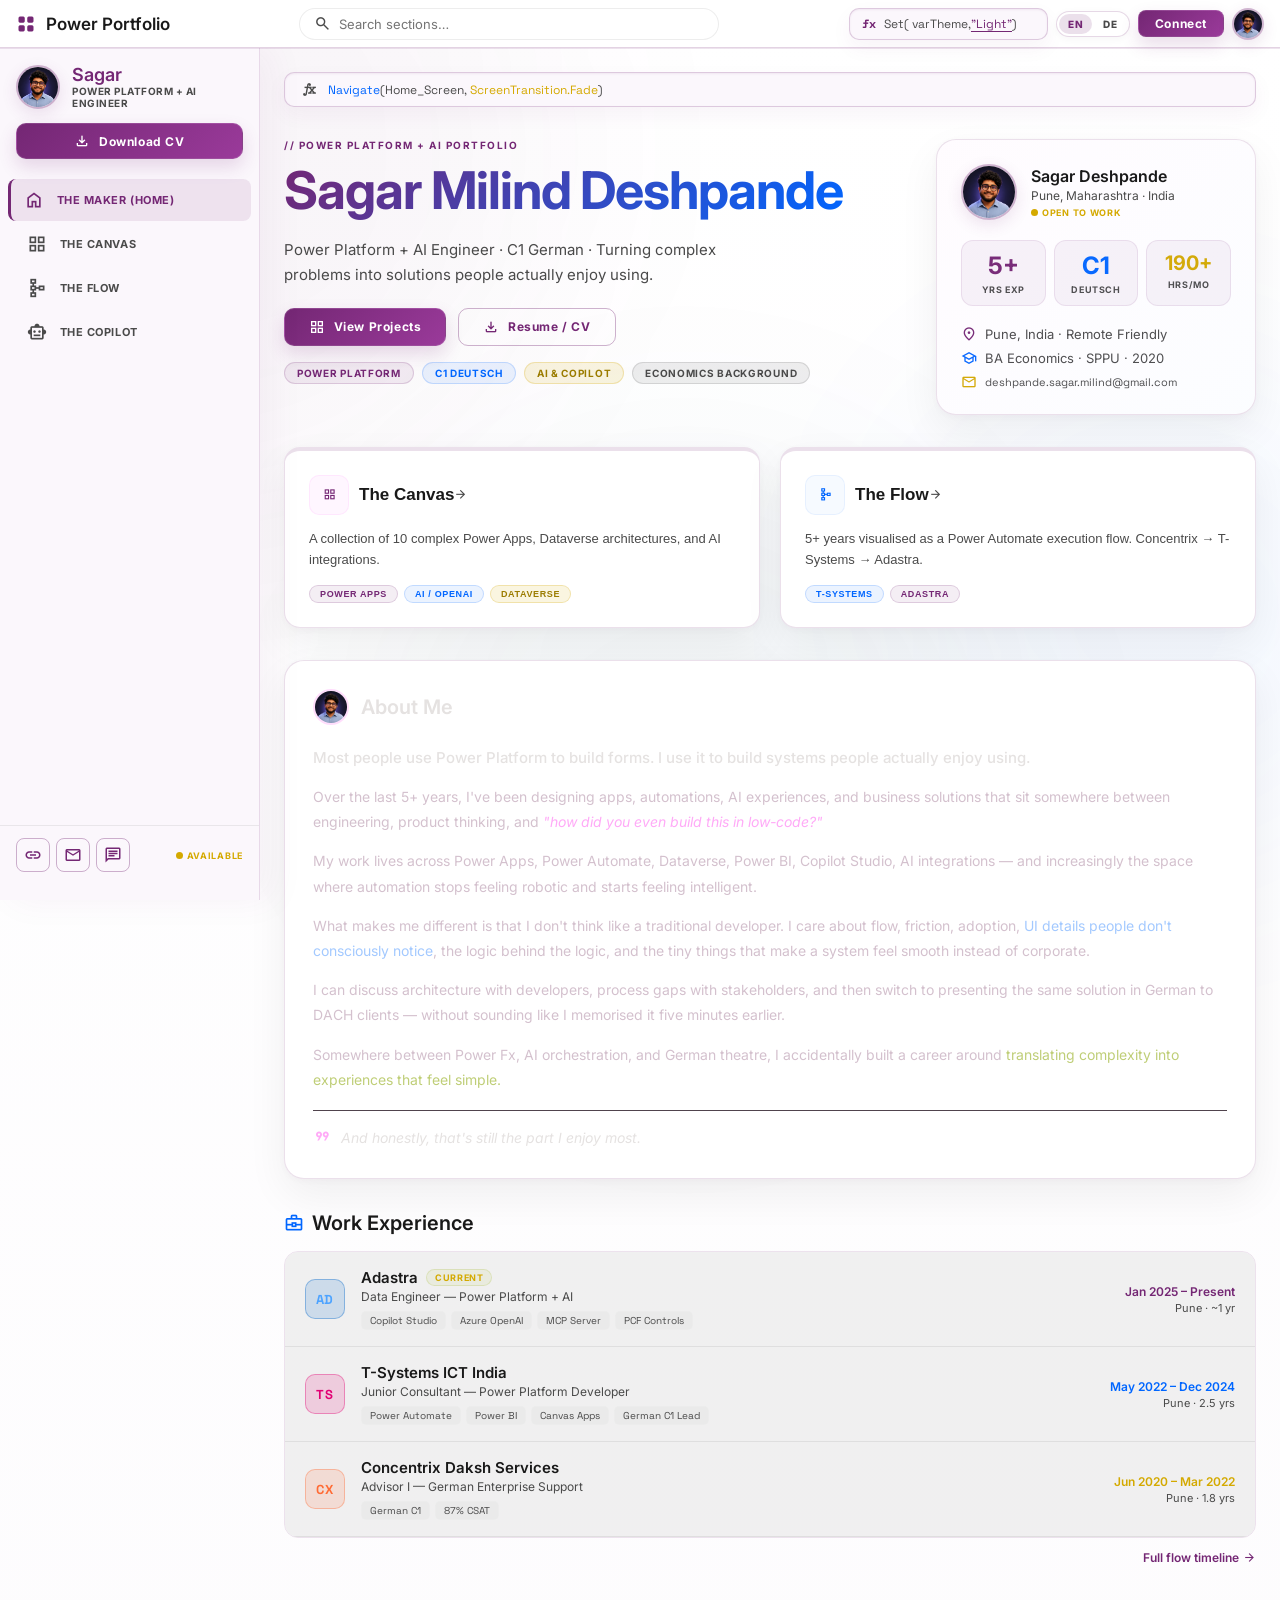
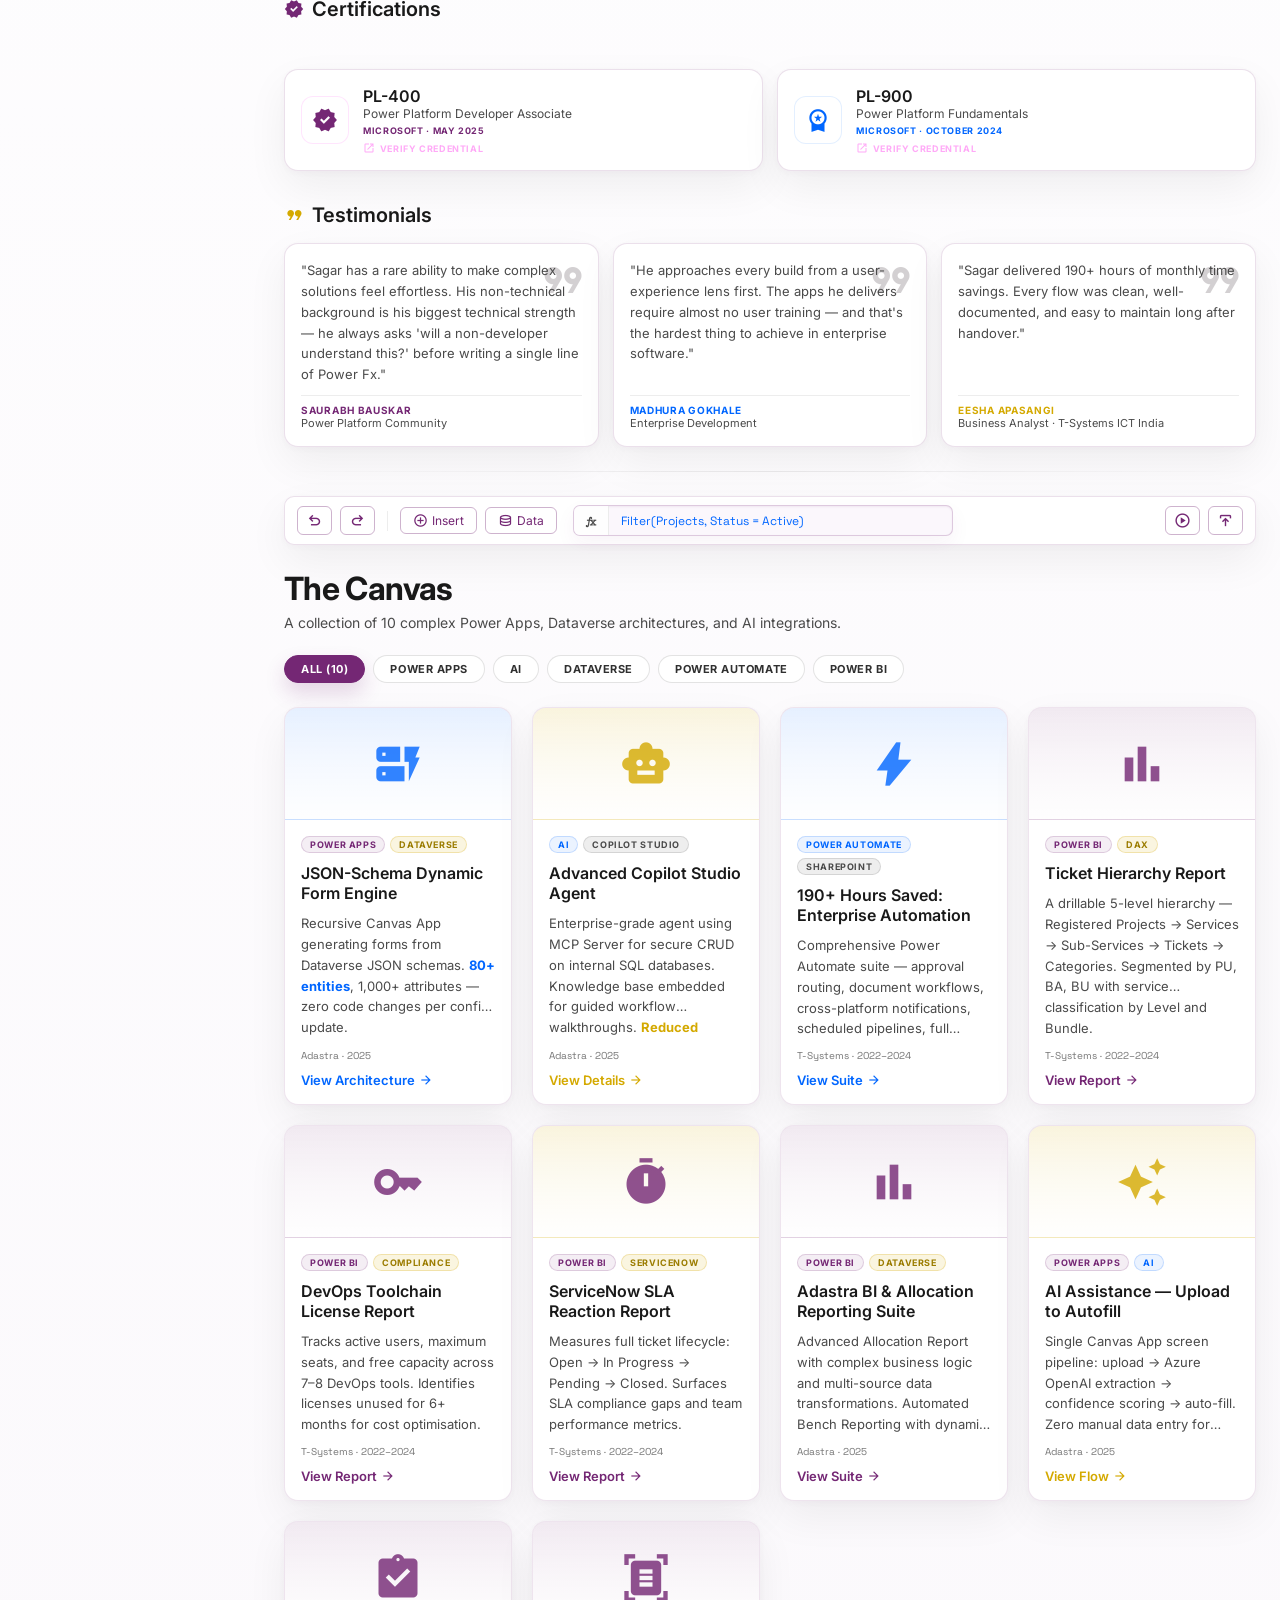
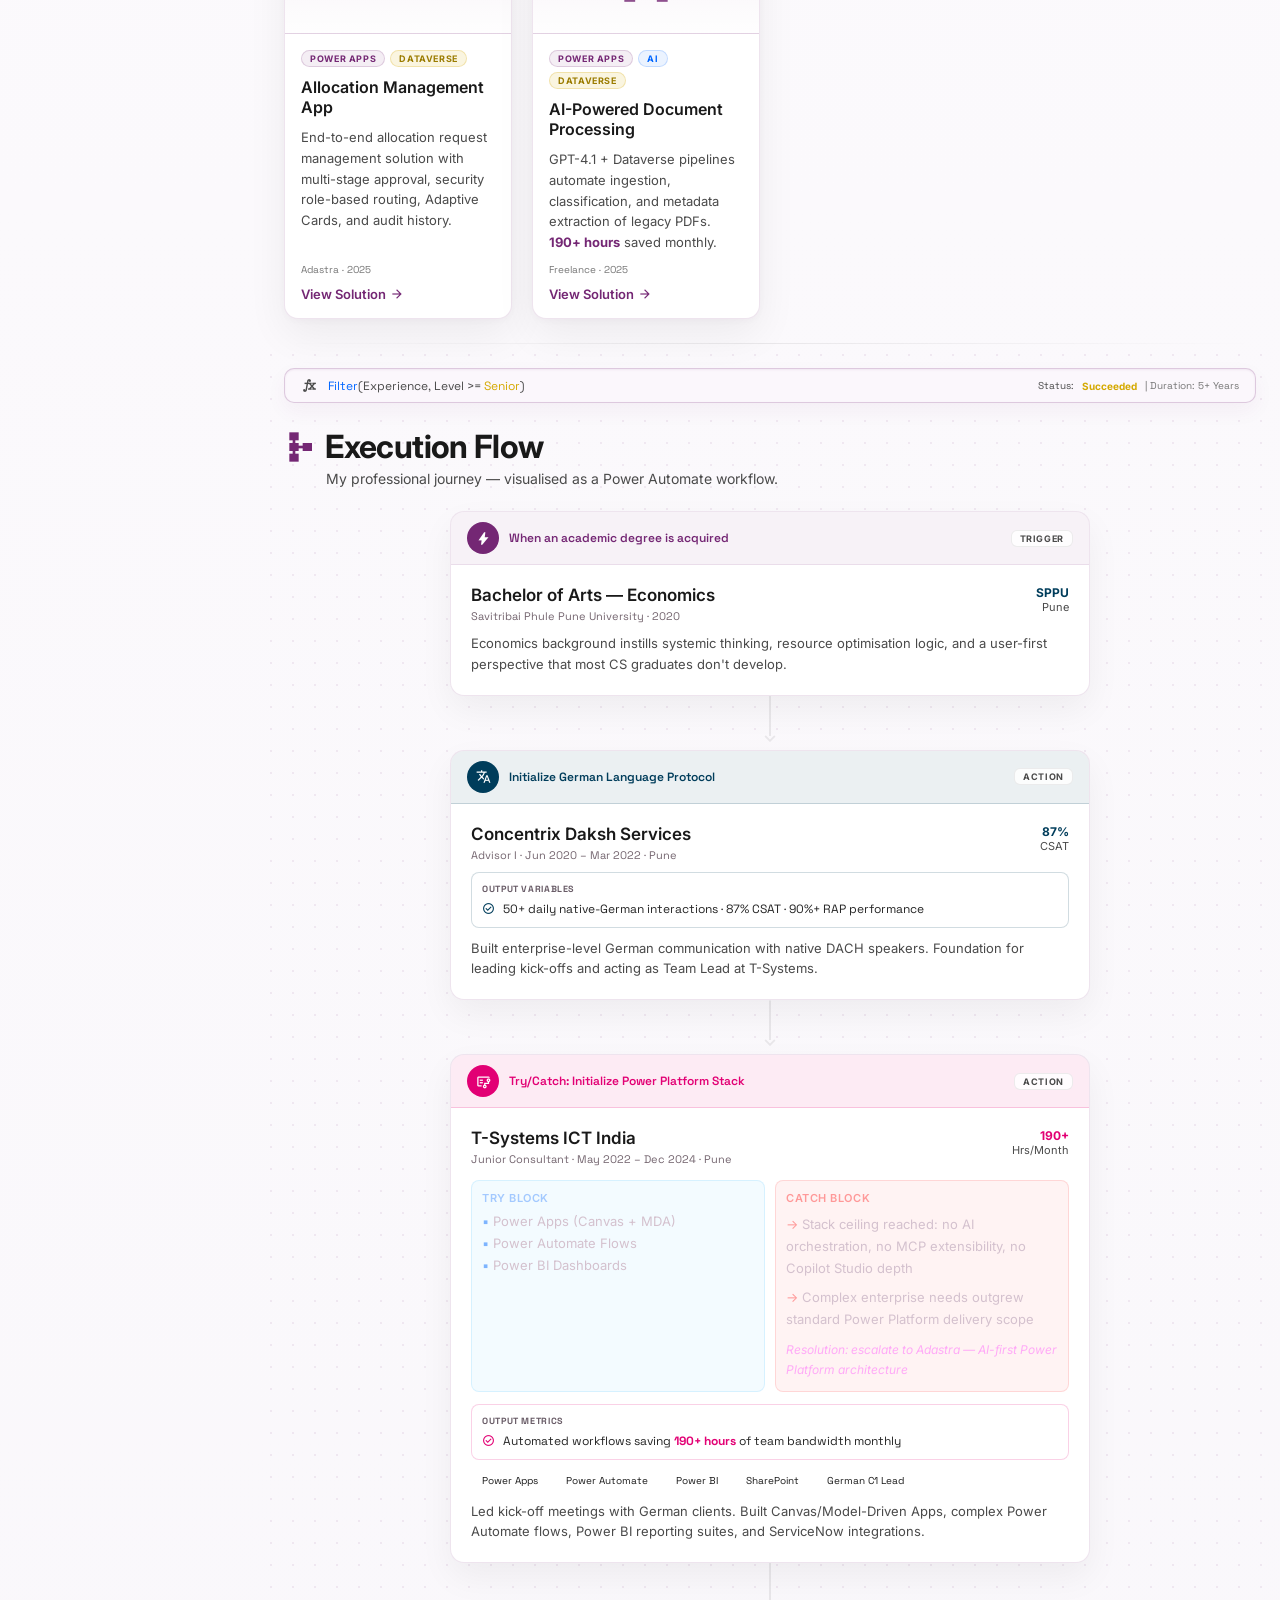
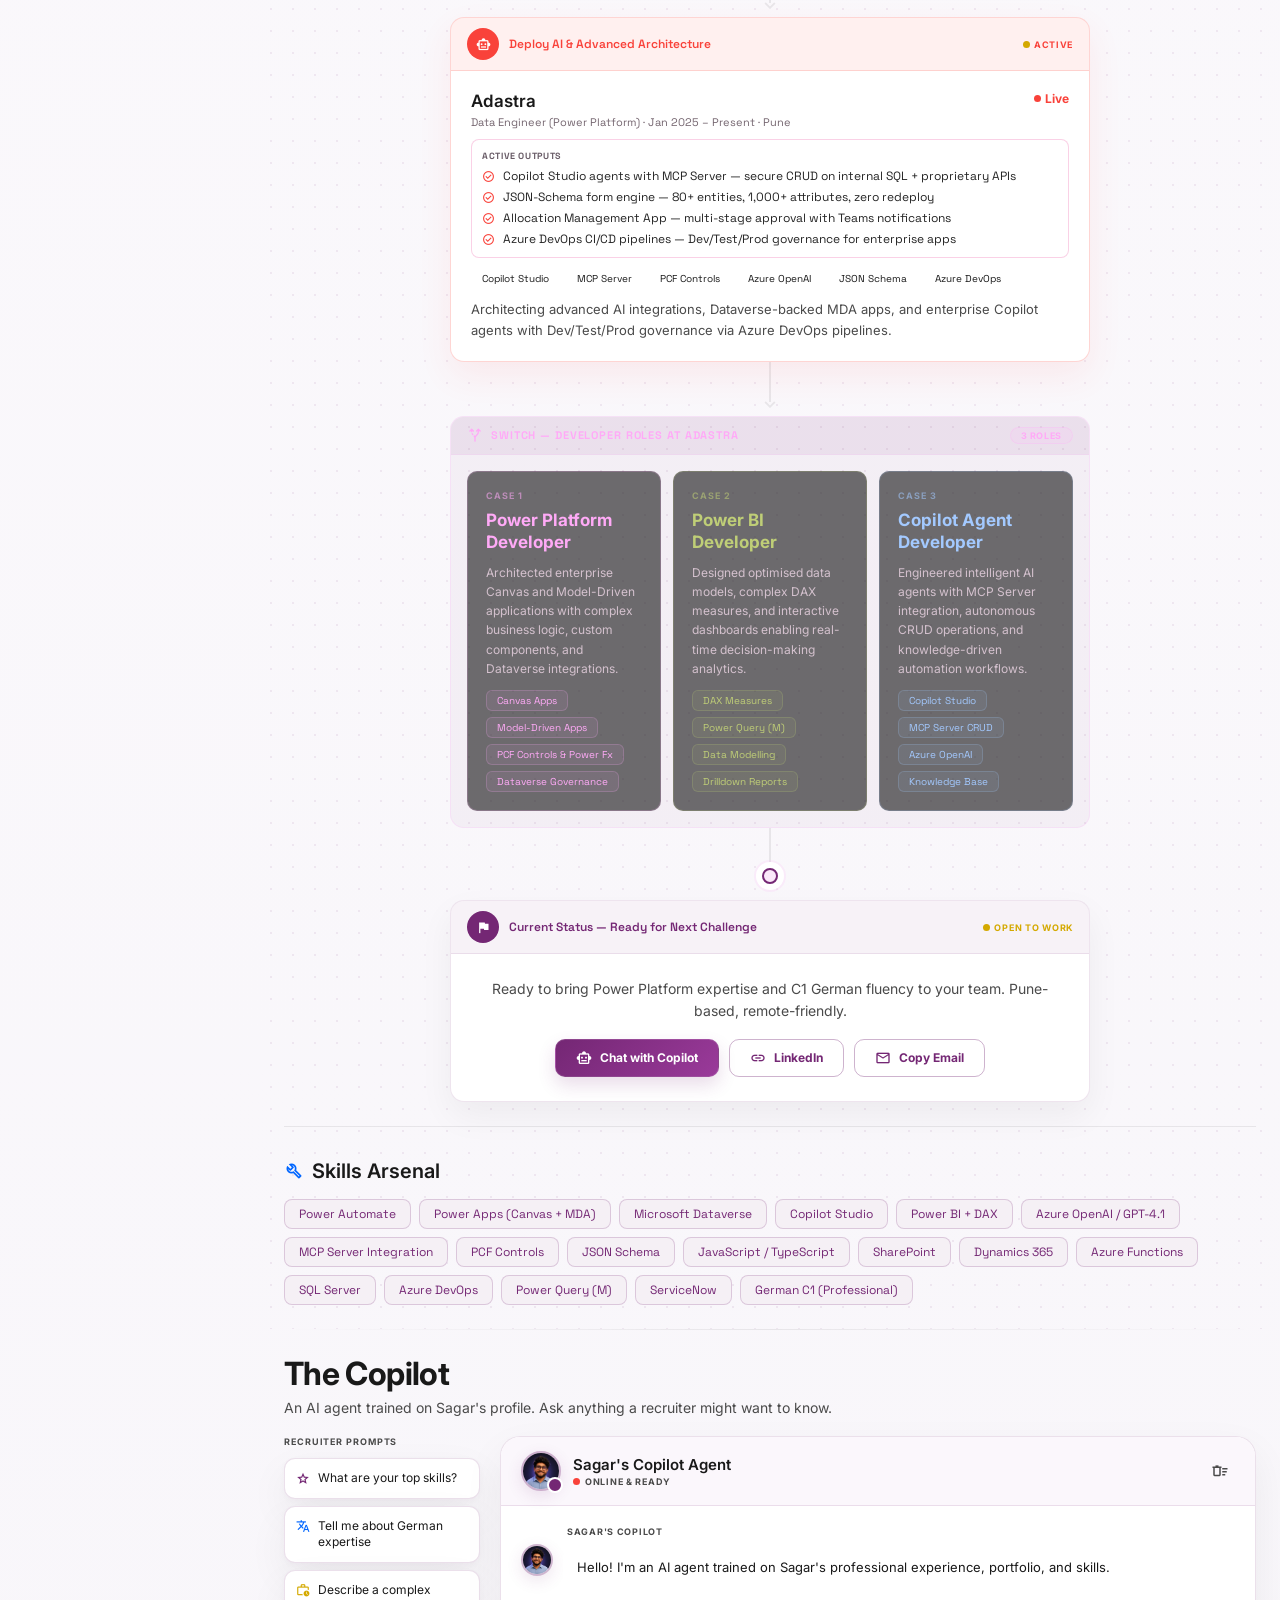
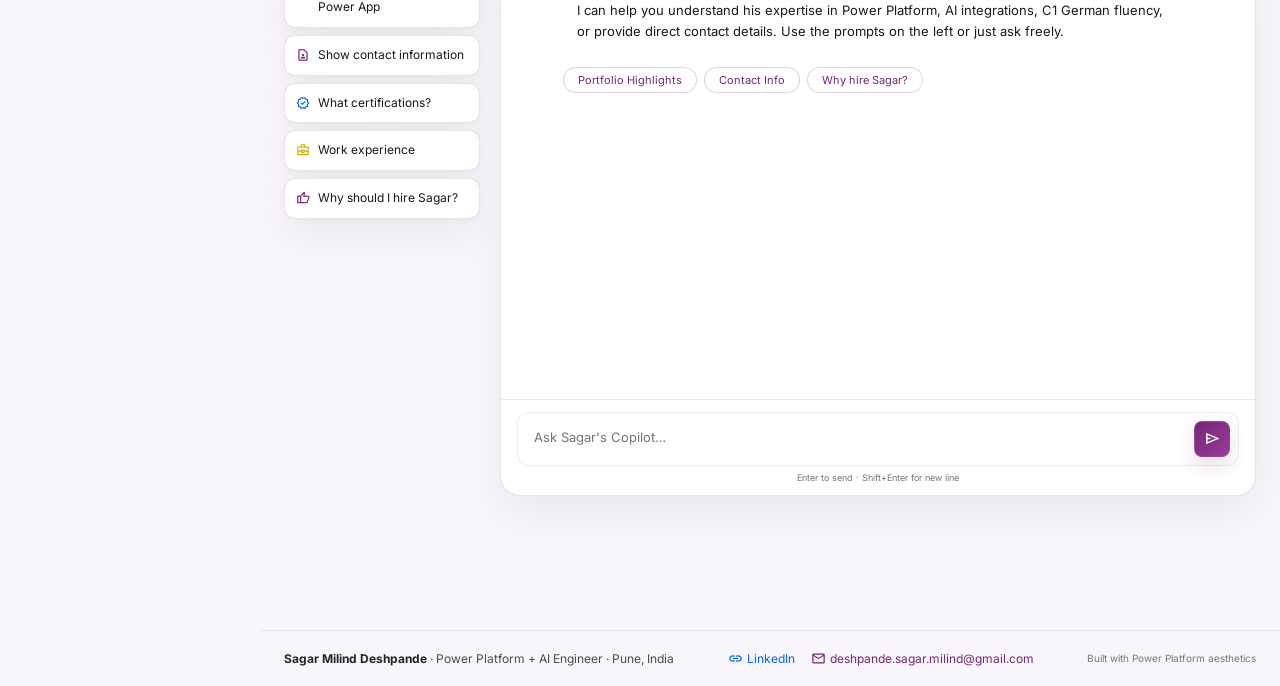
==== commit cfd0e467: "Few UI changes" ====
--- a/index.html
+++ b/index.html
@@ -271,13 +271,13 @@
   <!-- CERTS -->
     <h2 class="u-0086"><span class="msym mf u-0077">verified</span>Certifications</h2>
     <div class="two-col u-0110">
-      <a href="https://learn.microsoft.com/en-us/credentials/certifications/power-platform-developer-associate/" target="_blank" rel="noopener" style="text-decoration:none;display:block;border-radius:14px;transition:transform .2s;cursor:pointer" onmouseover="this.style.transform='translateY(-3px)'" onmouseout="this.style.transform='translateY(0)'">
+      <a href="https://learn.microsoft.com/en-us/users/deshpandesagar-8498/credentials/c73aed92a2030991" target="_blank" rel="noopener" style="text-decoration:none;display:block;border-radius:14px;transition:transform .2s;cursor:pointer" onmouseover="this.style.transform='translateY(-3px)'" onmouseout="this.style.transform='translateY(0)'">
         <div class="glass d1 reveal u-0111">
           <div class="u-0112"><span class="msym mf u-0113">verified</span></div>
           <div><div class="u-0056">PL-400</div><div class="u-0114">Power Platform Developer Associate</div><div class="u-0115">Microsoft · May 2025</div><div style="color:#ffaaf7;font-size:9px;font-weight:700;letter-spacing:.07em;text-transform:uppercase;margin-top:6px;display:flex;align-items:center;gap:4px"><span class="msym" style="font-size:12px">open_in_new</span>Verify Credential</div></div>
         </div>
       </a>
-      <a href="https://learn.microsoft.com/en-us/credentials/certifications/power-platform-fundamentals/" target="_blank" rel="noopener" style="text-decoration:none;display:block;border-radius:14px;transition:transform .2s;cursor:pointer" onmouseover="this.style.transform='translateY(-3px)'" onmouseout="this.style.transform='translateY(0)'">
+      <a href="https://learn.microsoft.com/en-us/users/sagardeshpande-9658/credentials/6c8c69ef3a3ddae1" target="_blank" rel="noopener" style="text-decoration:none;display:block;border-radius:14px;transition:transform .2s;cursor:pointer" onmouseover="this.style.transform='translateY(-3px)'" onmouseout="this.style.transform='translateY(0)'">
         <div class="glass d2 reveal u-0111">
           <div class="u-0116"><span class="msym mf u-0117">workspace_premium</span></div>
           <div><div class="u-0056">PL-900</div><div class="u-0114">Power Platform Fundamentals</div><div class="u-0118">Microsoft · October 2024</div><div style="color:#ffaaf7;font-size:9px;font-weight:700;letter-spacing:.07em;text-transform:uppercase;margin-top:6px;display:flex;align-items:center;gap:4px"><span class="msym" style="font-size:12px">open_in_new</span>Verify Credential</div></div>
@@ -408,14 +408,62 @@
           <span class="u-0160">Power BI</span>
           <span class="u-0162">DAX</span>
         </div>
-        <h3 class="u-0056">Enterprise Power BI Reporting Suite</h3>
-        <p class="u-0163">Three BI solutions: 5-level drillable ticket hierarchy, DevOps license compliance tracker (7–8 tools), and ServiceNow SLA reaction time report.</p>
+        <h3 class="u-0056">Ticket Hierarchy Report</h3>
+        <p class="u-0163">A drillable 5-level hierarchy — Registered Projects → Services → Sub-Services → Tickets → Categories. Segmented by PU, BA, BU with service classification by Level and Bundle.</p>
         <div class="u-0164">T-Systems · 2022–2024</div>
-        <button data-modal="3" class="u-0165">View Reports <span class="msym u-0166">arrow_forward</span></button>
+        <button data-modal="3" class="u-0165">View Report <span class="msym u-0166">arrow_forward</span></button>
+      </div>
+    </article>
+    <article class="glass pcard reveal d2 u-0154" data-t="bi,pm">
+      <div class="u-0175">
+        <div class="u-0156"></div>
+        <span class="msym mf u-0157">key</span>
+      </div>
+      <div class="u-0158">
+        <div class="u-0159">
+          <span class="u-0160">Power BI</span>
+          <span class="u-0162">Compliance</span>
+        </div>
+        <h3 class="u-0056">DevOps Toolchain License Report</h3>
+        <p class="u-0163">Tracks active users, maximum seats, and free capacity across 7–8 DevOps tools. Identifies licenses unused for 6+ months for cost optimisation.</p>
+        <div class="u-0164">T-Systems · 2022–2024</div>
+        <button data-modal="4" class="u-0165">View Report <span class="msym u-0166">arrow_forward</span></button>
+      </div>
+    </article>
+    <article class="glass pcard reveal d3 u-0154" data-t="bi,pm">
+      <div class="u-0176">
+        <div class="u-0156"></div>
+        <span class="msym mf u-0157">timer</span>
+      </div>
+      <div class="u-0158">
+        <div class="u-0159">
+          <span class="u-0160">Power BI</span>
+          <span class="u-0162">ServiceNow</span>
+        </div>
+        <h3 class="u-0056">ServiceNow SLA Reaction Report</h3>
+        <p class="u-0163">Measures full ticket lifecycle: Open → In Progress → Pending → Closed. Surfaces SLA compliance gaps and team performance metrics.</p>
+        <div class="u-0164">T-Systems · 2022–2024</div>
+        <button data-modal="5" class="u-0165">View Report <span class="msym u-0166">arrow_forward</span></button>
+      </div>
+    </article>
+<article class="glass pcard u-0154 reveal d1" data-t="bi,dv">
+      <div class="u-0175">
+        <div class="u-0156"></div>
+        <span class="msym mf u-0157"style="color:var(--accent-apps)">bar_chart</span>
+      </div>
+      <div class="u-0158">
+        <div class="u-0159">
+          <span class="u-0160">Power BI</span>
+          <span class="u-0162">Dataverse</span>
+        </div>
+        <h3 class="u-0056">Adastra BI & Allocation Reporting Suite</h3>
+        <p class="u-0163">Advanced Allocation Report with complex business logic and multi-source data transformations. Automated Bench Reporting with dynamic parameters and DAX drilldowns embedded in enterprise app.</p>
+        <div class="u-0164">Adastra · 2025</div>
+        <button data-modal="6" class="u-0165">View Suite <span class="msym u-0166">arrow_forward</span></button>
       </div>
     </article>
     <article class="glass pcard reveal d2 u-0154" data-t="ai,pa">
-      <div class="u-0176">
+      <div class="u-0170">
         <div class="u-0156"></div>
         <span class="msym mf u-0171">auto_awesome</span>
       </div>
@@ -427,11 +475,14 @@
         <h3 class="u-0056">AI Assistance — Upload to Autofill</h3>
         <p class="u-0163">Single Canvas App screen pipeline: upload → Azure OpenAI extraction → confidence scoring → auto-fill. Zero manual data entry for standard documents.</p>
         <div class="u-0164">Adastra · 2025</div>
-        <button data-modal="4" class="u-0173">View Flow <span class="msym u-0166">arrow_forward</span></button>
+        <button data-modal="7" class="u-0173">View Flow <span class="msym u-0166">arrow_forward</span></button>
       </div>
     </article>
     <article class="glass pcard reveal d3 u-0154" data-t="pa,dv,pm">
-      <div class="u-0156"></div>
+      <div class="u-0175">
+        <div class="u-0156"></div>
+        <span class="msym mf u-0157">assignment_turned_in</span>
+      </div>
       <div class="u-0158">
         <div class="u-0159">
           <span class="u-0160">Power Apps</span>
@@ -440,7 +491,7 @@
         <h3 class="u-0056">Allocation Management App</h3>
         <p class="u-0163">End-to-end allocation request management solution with multi-stage approval, security role-based routing, Adaptive Cards, and audit history.</p>
         <div class="u-0164">Adastra · 2025</div>
-        <button data-modal="5" class="u-0165">View Solution <span class="msym u-0166">arrow_forward</span></button>
+        <button data-modal="8" class="u-0165">View Solution <span class="msym u-0166">arrow_forward</span></button>
       </div>
     </article>
     <article class="glass pcard reveal d1 u-0154" data-t="ai,pa,dv">
@@ -457,7 +508,7 @@
         <h3 class="u-0056">AI-Powered Document Processing</h3>
         <p class="u-0163">GPT-4.1 + Dataverse pipelines automate ingestion, classification, and metadata extraction of legacy PDFs. <strong class="u-0077">190+ hours</strong> saved monthly.</p>
         <div class="u-0164">Freelance · 2025</div>
-        <button data-modal="6" class="u-0165">View Solution <span class="msym u-0166">arrow_forward</span></button>
+        <button data-modal="9" class="u-0165">View Solution <span class="msym u-0166">arrow_forward</span></button>
       </div>
     </article>
   </div>
@@ -550,8 +601,10 @@
           </div>
           <div style="background:rgba(255,100,100,.08);border:1px solid rgba(255,100,100,.2);border-radius:8px;padding:10px">
             <div style="font-size:11px;font-weight:600;color:#ff9999;text-transform:uppercase;letter-spacing:.05em;margin-bottom:8px">Catch Block</div>
-            <div style="font-size:13px;color:#d4c1ce;line-height:1.6">
-              <span style="color:#ff9999">→</span> ServiceNow integration errors routed to escalation
+            <div style="font-size:13px;color:#d4c1ce;line-height:1.7;display:flex;flex-direction:column;gap:6px">
+              <div><span style="color:#ff9999">→</span> Stack ceiling reached: no AI orchestration, no MCP extensibility, no Copilot Studio depth</div>
+              <div><span style="color:#ff9999">→</span> Complex enterprise needs outgrew standard Power Platform delivery scope</div>
+              <div style="color:#ffaaf7;font-size:12px;margin-top:4px;font-style:italic">Resolution: escalate to Adastra — AI-first Power Platform architecture</div>
             </div>
           </div>
         </div>
@@ -606,47 +659,70 @@
     <div class="u-0200"><div class="flow-conn"></div><span class="msym u-0201">keyboard_arrow_down</span></div>
 
     <!-- SWITCH SCOPE -->
-    <div class="reveal u-0229">
-      <div class="u-0230">
-        <div class="u-0231"></div>
-        <div style="width:8px;height:32px;background:linear-gradient(180deg, rgba(100,200,255,.4), rgba(100,200,255,.1));border-radius:4px;margin:0 4px"></div>
-        <div class="u-0233"></div>
-      </div>
-      <div class="u-0234">
-        <div style="background:rgba(100,200,255,.08);border:1px solid rgba(100,200,255,.2);border-radius:10px;padding:12px;margin-bottom:8px">
-          <div style="font-size:11px;font-weight:600;color:#a3c9ff;text-transform:uppercase;letter-spacing:.05em;margin-bottom:8px;display:flex;align-items:center;gap:6px">
-            <span class="msym" style="font-size:14px">merge_type</span>
-            Switch(Expertise)
-          </div>
-          <div style="display:grid;grid-template-columns:1fr 1fr;gap:8px;font-size:12px">
-            <div style="background:rgba(75,150,255,.1);border-left:3px solid rgba(75,150,255,.4);padding-left:8px;padding-right:8px;padding-top:6px;padding-bottom:6px;border-radius:4px">
-              <div style="color:#7db4ff;font-weight:500;margin-bottom:3px">Case 1: Power Apps</div>
-              <div style="color:#b0d4ff;font-size:11px">Canvas + Model-Driven + PCF</div>
-            </div>
-            <div style="background:rgba(200,100,255,.1);border-left:3px solid rgba(200,100,255,.4);padding-left:8px;padding-right:8px;padding-top:6px;padding-bottom:6px;border-radius:4px">
-              <div style="color:#d9a3ff;font-weight:500;margin-bottom:3px">Case 2: Dataverse</div>
-              <div style="color:#e5c4ff;font-size:11px">Data Architecture + Security</div>
-            </div>
-            <div style="background:rgba(100,200,255,.1);border-left:3px solid rgba(100,200,255,.4);padding-left:8px;padding-right:8px;padding-top:6px;padding-bottom:6px;border-radius:4px">
-              <div style="color:#7db4ff;font-weight:500;margin-bottom:3px">Case 3: Power BI</div>
-              <div style="color:#b0d4ff;font-size:11px">DAX + Data Modelling</div>
-            </div>
-            <div style="background:rgba(100,255,200,.1);border-left:3px solid rgba(100,255,200,.4);padding-left:8px;padding-right:8px;padding-top:6px;padding-bottom:6px;border-radius:4px">
-              <div style="color:#7dffb0;font-weight:500;margin-bottom:3px">Case 4: Copilot Studio</div>
-              <div style="color:#b0ffc4;font-size:11px">MCP + AI Agents</div>
-            </div>
-          </div>
-        </div>
-      </div>
-      <div class="u-0254">
-        <div class="u-0255"></div>
-        <div style="width:8px;height:32px;background:linear-gradient(180deg, rgba(100,200,255,.1), rgba(100,200,255,.4));border-radius:4px;margin:0 4px"></div>
-        <div class="u-0233"></div>
-      </div>
-      <div class="u-0200">
-        <div class="flow-conn"></div>
-        <div class="u-0256"></div>
-      </div>
+    <div style="border:1px solid rgba(255,170,247,0.2);border-radius:14px;overflow:hidden;background:rgba(116,39,116,0.04);width:100%">
+      <!-- Header -->
+      <div style="padding:10px 16px;border-bottom:1px solid rgba(255,170,247,0.15);display:flex;align-items:center;justify-content:space-between;background:rgba(116,39,116,0.07)">
+        <div style="display:flex;align-items:center;gap:8px">
+          <span class="msym" style="color:#ffaaf7;font-size:16px">alt_route</span>
+          <span style="font-family:'Space Grotesk',monospace;font-size:11px;color:#ffaaf7;font-weight:700;letter-spacing:.08em;text-transform:uppercase">Switch — Developer Roles at Adastra</span>
+        </div>
+        <span style="background:rgba(255,170,247,0.12);border:1px solid rgba(255,170,247,0.25);color:#ffaaf7;font-size:9px;font-weight:700;padding:2px 10px;border-radius:9999px;letter-spacing:.07em">3 ROLES</span>
+      </div>
+      <!-- Kanban Cards — equal width, horizontal -->
+      <div style="display:grid;grid-template-columns:1fr 1fr 1fr;gap:0;padding:16px;gap:12px" class="switch-grid">
+
+        <!-- Case 1: Power Platform Developer -->
+        <div style="border:1px solid rgba(255,170,247,0.2);border-radius:10px;background:rgba(19,19,19,0.6);padding:18px;display:flex;flex-direction:column;justify-content:space-between;min-height:220px">
+          <div>
+            <div style="font-size:9px;font-weight:700;letter-spacing:.1em;text-transform:uppercase;color:rgba(255,170,247,0.55);margin-bottom:8px">CASE 1</div>
+            <div style="color:#ffaaf7;font-weight:700;font-size:17px;line-height:1.3;margin-bottom:10px">Power Platform Developer</div>
+            <p style="color:#d4c1ce;font-size:12px;line-height:1.6">Architected enterprise Canvas and Model-Driven applications with complex business logic, custom components, and Dataverse integrations.</p>
+          </div>
+          <div style="display:flex;flex-wrap:wrap;gap:6px;margin-top:12px">
+            <span style="background:rgba(255,170,247,0.08);border:1px solid rgba(255,170,247,0.2);color:#ffaaf7;font-size:10px;font-family:'Space Grotesk',monospace;padding:3px 10px;border-radius:6px">Canvas Apps</span>
+            <span style="background:rgba(255,170,247,0.08);border:1px solid rgba(255,170,247,0.2);color:#ffaaf7;font-size:10px;font-family:'Space Grotesk',monospace;padding:3px 10px;border-radius:6px">Model-Driven Apps</span>
+            <span style="background:rgba(255,170,247,0.08);border:1px solid rgba(255,170,247,0.2);color:#ffaaf7;font-size:10px;font-family:'Space Grotesk',monospace;padding:3px 10px;border-radius:6px">PCF Controls &amp; Power Fx</span>
+            <span style="background:rgba(255,170,247,0.08);border:1px solid rgba(255,170,247,0.2);color:#ffaaf7;font-size:10px;font-family:'Space Grotesk',monospace;padding:3px 10px;border-radius:6px">Dataverse Governance</span>
+          </div>
+        </div>
+
+        <!-- Case 2: Power BI Developer -->
+        <div style="border:1px solid rgba(191,206,119,0.2);border-radius:10px;background:rgba(19,19,19,0.6);padding:18px;display:flex;flex-direction:column;justify-content:space-between;min-height:220px">
+          <div>
+            <div style="font-size:9px;font-weight:700;letter-spacing:.1em;text-transform:uppercase;color:rgba(191,206,119,0.55);margin-bottom:8px">CASE 2</div>
+            <div style="color:#bfce77;font-weight:700;font-size:17px;line-height:1.3;margin-bottom:10px">Power BI Developer</div>
+            <p style="color:#d4c1ce;font-size:12px;line-height:1.6">Designed optimised data models, complex DAX measures, and interactive dashboards enabling real-time decision-making analytics.</p>
+          </div>
+          <div style="display:flex;flex-wrap:wrap;gap:6px;margin-top:12px">
+            <span style="background:rgba(191,206,119,0.08);border:1px solid rgba(191,206,119,0.2);color:#bfce77;font-size:10px;font-family:'Space Grotesk',monospace;padding:3px 10px;border-radius:6px">DAX Measures</span>
+            <span style="background:rgba(191,206,119,0.08);border:1px solid rgba(191,206,119,0.2);color:#bfce77;font-size:10px;font-family:'Space Grotesk',monospace;padding:3px 10px;border-radius:6px">Power Query (M)</span>
+            <span style="background:rgba(191,206,119,0.08);border:1px solid rgba(191,206,119,0.2);color:#bfce77;font-size:10px;font-family:'Space Grotesk',monospace;padding:3px 10px;border-radius:6px">Data Modelling</span>
+            <span style="background:rgba(191,206,119,0.08);border:1px solid rgba(191,206,119,0.2);color:#bfce77;font-size:10px;font-family:'Space Grotesk',monospace;padding:3px 10px;border-radius:6px">Drilldown Reports</span>
+          </div>
+        </div>
+
+        <!-- Case 3: Copilot Agent Developer -->
+        <div style="border:1px solid rgba(163,201,255,0.2);border-radius:10px;background:rgba(19,19,19,0.6);padding:18px;display:flex;flex-direction:column;justify-content:space-between;min-height:220px">
+          <div>
+            <div style="font-size:9px;font-weight:700;letter-spacing:.1em;text-transform:uppercase;color:rgba(163,201,255,0.55);margin-bottom:8px">CASE 3</div>
+            <div style="color:#a3c9ff;font-weight:700;font-size:17px;line-height:1.3;margin-bottom:10px">Copilot Agent Developer</div>
+            <p style="color:#d4c1ce;font-size:12px;line-height:1.6">Engineered intelligent AI agents with MCP Server integration, autonomous CRUD operations, and knowledge-driven automation workflows.</p>
+          </div>
+          <div style="display:flex;flex-wrap:wrap;gap:6px;margin-top:12px">
+            <span style="background:rgba(163,201,255,0.08);border:1px solid rgba(163,201,255,0.2);color:#a3c9ff;font-size:10px;font-family:'Space Grotesk',monospace;padding:3px 10px;border-radius:6px">Copilot Studio</span>
+            <span style="background:rgba(163,201,255,0.08);border:1px solid rgba(163,201,255,0.2);color:#a3c9ff;font-size:10px;font-family:'Space Grotesk',monospace;padding:3px 10px;border-radius:6px">MCP Server CRUD</span>
+            <span style="background:rgba(163,201,255,0.08);border:1px solid rgba(163,201,255,0.2);color:#a3c9ff;font-size:10px;font-family:'Space Grotesk',monospace;padding:3px 10px;border-radius:6px">Azure OpenAI</span>
+            <span style="background:rgba(163,201,255,0.08);border:1px solid rgba(163,201,255,0.2);color:#a3c9ff;font-size:10px;font-family:'Space Grotesk',monospace;padding:3px 10px;border-radius:6px">Knowledge Base</span>
+          </div>
+        </div>
+
+      </div>
+    </div>
+
+    <!-- Flow Connector -->
+    <div class="u-0200">
+      <div class="flow-conn"></div>
+      <div class="u-0256"></div>
     </div>
 
     <!-- END Node -->
--- a/css/style.css
+++ b/css/style.css
@@ -1,5 +1,5 @@
 /* FILE: /css/style.css */
-/* Last updated: 2026-05-09 */
+/* Last updated: 2026-05-14 */
 /* Description: Theme variables, component styles, generated utilities, animations, and responsive rules. */
 :root {
   --bg-primary: #FFFFFF;
@@ -51,8 +51,6 @@
   --glass-shadow: 0 2px 20px rgba(116, 39, 116, 0.06);
   --pulse-primary: rgba(116, 39, 116, 0.4);
   --pulse-secondary: rgba(11, 85, 106, 0.4);
-  
-  /* Company Brand Colors - Light Theme */
   --adastra-primary: #f9423a;
   --adastra-light: #fce5e3;
   --concentrix-primary: #003D5B;
@@ -111,8 +109,6 @@
   --glass-shadow: none;
   --pulse-primary: rgba(255, 170, 247, 0.4);
   --pulse-secondary: rgba(191, 206, 119, 0.4);
-  
-  /* Company Brand Colors - Dark Theme */
   --adastra-primary: #ff6b5b;
   --adastra-bg: #2a1816;
   --concentrix-primary: #4da6d6;
@@ -120,574 +116,3800 @@
   --tsystems-primary: #ff66cc;
   --tsystems-bg: #2d0a1f;
 }
-*{box-sizing:border-box;margin:0;padding:0}
-body{background:var(--bg-primary);color:var(--text-primary);font-family:Inter,sans-serif;overflow-x:hidden;font-size:14px}
-.msym{font-family:'Material Symbols Outlined';font-variation-settings:'FILL' 0,'wght' 400,'GRAD' 0,'opsz' 24;display:inline-block;vertical-align:middle;line-height:1;user-select:none}
-.mf{font-variation-settings:'FILL' 1,'wght' 400,'GRAD' 0,'opsz' 24}
-.glass{background:var(--bg-glass);backdrop-filter:blur(20px);border:1px solid var(--card-border)}
-.btn-p{background:linear-gradient(135deg,#742774,#9a3a9a);border:1px solid rgba(255,255,255,0.12);color:#ffd6f7;cursor:pointer;transition:all .2s;font-family:Inter,sans-serif}
-.btn-p:hover{box-shadow:0 0 28px rgba(116,39,116,0.55);transform:translateY(-1px)}
-.btn-g{background:transparent;border:1px solid rgba(255,255,255,0.18);color:var(--text-primary);cursor:pointer;transition:all .2s;font-family:Inter,sans-serif}
-.btn-g:hover{background:rgba(34,34,34,0.55);border-color:rgba(255,170,247,0.4)}
-.nav-link{display:flex;align-items:center;gap:12px;padding:9px 16px;border-radius:8px;color:var(--text-secondary);text-decoration:none;transition:all .2s;border-left:3px solid transparent;font-size:11px;letter-spacing:.05em;font-weight:700;text-transform:uppercase;cursor:pointer}
-.nav-link:hover{background:rgba(255,255,255,0.04)}
-.nav-link.active{background:rgba(53,53,52,0.85);color:var(--accent-apps);border-left-color:var(--accent-apps);padding-left:13px}
-.nav-link.active .ni{color:var(--accent-apps)}
-.ni{font-family:'Material Symbols Outlined';font-variation-settings:'FILL' 0,'wght' 400,'GRAD' 0,'opsz' 24;font-size:20px;display:inline-block}
-.reveal{opacity:0;transform:translateY(18px);transition:opacity .55s ease,transform .55s ease}
-.reveal.vis{opacity:1;transform:translateY(0)}
-.d1{transition-delay:.07s}.d2{transition-delay:.14s}.d3{transition-delay:.22s}.d4{transition-delay:.3s}
-.orb{position:fixed;border-radius:50%;filter:blur(100px);opacity:.05;pointer-events:none;z-index:0;animation:orbf 22s ease-in-out infinite}
-.o1{width:700px;height:700px;background:var(--accent-apps);top:-200px;left:-150px}
-.o2{width:500px;height:500px;background:var(--accent-automate);top:40%;right:-120px;animation-delay:-8s}
-.o3{width:600px;height:600px;background:var(--accent-bi);bottom:-150px;left:30%;animation-delay:-16s}
-@keyframes orbf{0%,100%{transform:translate(0,0) scale(1)}33%{transform:translate(25px,-30px) scale(1.05)}66%{transform:translate(-18px,20px) scale(0.95)}}
-.pulse{animation:pulsef 2.2s infinite}
-@keyframes pulsef{0%,100%{box-shadow:0 0 0 0 rgba(255,170,247,.4)}50%{box-shadow:0 0 0 6px rgba(255,170,247,0)}}
-.pulse-g{animation:pulseg 2.2s infinite}
-@keyframes pulseg{0%,100%{box-shadow:0 0 0 0 rgba(191,206,119,.4)}50%{box-shadow:0 0 0 6px rgba(191,206,119,0)}}
-.grad-text{background:linear-gradient(135deg,var(--accent-apps),var(--accent-automate));-webkit-background-clip:text;-webkit-text-fill-color:transparent;background-clip:text}
-.fx-bar{background:var(--formula-bar-bg);border:1px solid rgba(255,255,255,.1);box-shadow:inset 0 2px 4px rgba(0,0,0,.5)}
-.pcard{transition:transform .3s,box-shadow .3s;display:flex;flex-direction:column}
-.pcard:hover{transform:translateY(-5px);box-shadow:0 16px 40px rgba(0,0,0,.45)}
-.skill-tag{transition:all .2s;cursor:default;display:inline-flex;align-items:center;padding:6px 14px;background:var(--bg-card);border:1px solid var(--border-subtle);border-radius:8px;font-family:'Space Grotesk',monospace;font-size:12px;color:var(--text-primary)}
-.skill-tag:hover{border-color:var(--accent-apps);transform:translateY(-2px);box-shadow:0 4px 14px rgba(255,170,247,.12)}
-.company-logo-wrapper{display:flex;align-items:center;justify-content:center;width:56px;height:56px;border-radius:12px;background:var(--company-bg);border:2px solid var(--company-color);padding:8px;margin-right:16px}
-.company-logo{max-width:100%;max-height:100%;object-fit:contain;width:40px;height:40px}
-.filter-btn{cursor:pointer;padding:6px 16px;border-radius:9999px;border:1px solid var(--border-subtle);color:var(--text-secondary);font-size:11px;font-weight:700;letter-spacing:.05em;text-transform:uppercase;transition:all .2s;background:transparent;font-family:Inter,sans-serif}
-.filter-btn.active{background:#742774;border-color:var(--accent-apps);color:var(--accent-apps)}
-.filter-btn:hover:not(.active){border-color:rgba(255,170,247,.4);color:var(--accent-apps)}
-.dot-grid{background-image:radial-gradient(circle,rgba(255,255,255,.07) 1px,transparent 1px);background-size:24px 24px}
-.flow-conn{width:2px;height:40px;background:var(--border-subtle);margin:0 auto}
-.chat-msg{animation:slideup .28s ease forwards}
-.chat-row{display:flex;gap:10px}
-.chat-row.user{justify-content:flex-end}
-.chat-row.typing-row .chat-avatar{margin-top:4px}
-.chat-avatar{width:32px;height:32px;border-radius:50%;border:2px solid color-mix(in srgb,var(--accent-apps) 35%,transparent);overflow:hidden;flex-shrink:0;margin-top:18px}
-.chat-avatar img{width:100%;height:100%;object-fit:cover;display:block}
-.chat-avatar.user{background:var(--bg-card);border:1px solid var(--border-subtle);display:flex;align-items:center;justify-content:center}
-.chat-avatar.user .msym{color:var(--text-secondary);font-size:13px}
-.chat-stack{display:flex;flex-direction:column;gap:6px}
-.chat-stack.bot{max-width:90%}
-.chat-stack.user{max-width:80%;align-items:flex-end}
-.chat-author{font-size:9px;font-weight:700;letter-spacing:.08em;color:var(--text-secondary);text-transform:uppercase}
-.chat-stack.bot .chat-author{margin-left:4px}
-.chat-stack.user .chat-author{margin-right:4px}
-.chat-bubble{color:var(--text-primary);font-size:13px}
-.chat-bubble.bot{background:var(--bg-card);border-radius:16px 16px 16px 4px;padding:14px;line-height:1.65}
-.chat-bubble.user{background:var(--bg-secondary);border-radius:16px 16px 4px 16px;padding:12px 14px;line-height:1.6}
-.typing-bubble{background:var(--bg-card);border-radius:16px;padding:14px 18px;display:inline-flex;align-items:center}
-#chat-wrap.is-focused{border-color:color-mix(in srgb,var(--accent-apps) 55%,transparent)!important}
-@keyframes slideup{from{opacity:0;transform:translateY(8px)}to{opacity:1;transform:translateY(0)}}
-.typing-dot{display:inline-block;width:6px;height:6px;background:var(--text-secondary);border-radius:50%;margin:0 2px;animation:tdot 1.2s infinite}
-.typing-dot:nth-child(2){animation-delay:.2s}.typing-dot:nth-child(3){animation-delay:.4s}
-@keyframes tdot{0%,80%,100%{transform:scale(1);opacity:.5}40%{transform:scale(1.3);opacity:1}}
-section[id]{scroll-margin-top:48px}
-::-webkit-scrollbar{width:4px}::-webkit-scrollbar-track{background:var(--bg-primary)}::-webkit-scrollbar-thumb{background:var(--border-subtle);border-radius:2px}::-webkit-scrollbar-thumb:hover{background:#742774}
-#sidebar{transition:transform .3s ease;z-index:40}
-#mob-overlay{display:none;position:fixed;inset:0;background:rgba(0,0,0,.65);z-index:35}
-#mob-overlay.active{display:block}
-#proj-modal{display:none;position:fixed;inset:0;z-index:60;align-items:center;justify-content:center;padding:24px}
-#proj-modal.open{display:flex}
-#toast{transform:translateY(10px);transition:opacity .3s,transform .3s}
-#toast.show{opacity:1!important;transform:translateY(0)!important}
-@media(max-width:767px){
-  #sidebar{transform:translateX(-100%);position:fixed!important}
-  #sidebar.open{transform:translateX(0)}
-  #mob-overlay{display:none}
-  #mob-overlay.active{display:block}
-  #main-content{margin-left:0!important}
-  #search-wrap{display:none!important}
-  #menu-btn{display:flex!important}
-  .hero-grid{flex-direction:column!important}
-  .hero-grid .stats-card{width:100%!important}
-  .pgrid{grid-template-columns:1fr!important}
-  .two-col{grid-template-columns:1fr!important}
-  .three-col{grid-template-columns:1fr!important}
-  .chat-layout{flex-direction:column!important;height:auto!important}
-  .chat-sidebar{display:none!important}
-}
-@media(min-width:768px){
-  #sidebar{transform:none!important;position:fixed!important}
-  #menu-btn{display:none!important}
-}
-@media(max-width:900px){.pgrid{grid-template-columns:1fr 1fr!important}}
-html { background: var(--bg-primary); color: var(--text-primary); transition: background-color 0.3s ease, color 0.3s ease; }
-body { background: var(--bg-primary); color: var(--text-primary); }
-* { transition: background-color 0.3s ease, border-color 0.3s ease, color 0.2s ease; }
-.glass, .pcard, .stats-card { background: var(--card-bg); border-color: var(--card-border); box-shadow: var(--glass-shadow); }
-.btn-p { background: var(--btn-primary-bg); color: var(--btn-primary-text); }
-.btn-g { background: var(--btn-secondary-bg); border-color: var(--btn-secondary-border); color: var(--btn-secondary-text); }
-.nav-link.active { background: var(--sidebar-active-bg); color: var(--sidebar-active-text); border-left-color: var(--sidebar-active-border); }
-.nav-link.active .ni { color: var(--sidebar-active-text); }
-.skill-tag { background: var(--skill-tag-bg); border-color: var(--skill-tag-border); color: var(--skill-tag-text); }
-.fx-bar { background: var(--formula-bar-bg); border-color: var(--formula-bar-border); }
-.grad-text { background: linear-gradient(135deg, var(--grad-text-start), var(--grad-text-end)); -webkit-background-clip: text; -webkit-text-fill-color: transparent; background-clip: text; }
-.o1 { background: var(--orb-1); opacity: 1; }
-.o2 { background: var(--orb-2); opacity: 1; }
-.o3 { background: var(--orb-3); opacity: 1; }
-::-webkit-scrollbar-thumb { background: var(--scrollbar-thumb); }
-::-webkit-scrollbar-track { background: var(--scrollbar-track); }
-.formula-bar-toggle { align-items: center; background: var(--formula-bar-bg); border: 1px solid var(--formula-bar-border); border-radius: 10px; color: var(--text-secondary); cursor: pointer; display: flex; flex-shrink: 0; font-family: 'Space Grotesk', monospace; font-size: 12px; height: 32px; max-width: min(360px, 32vw); overflow: hidden; padding: 0 12px; white-space: nowrap; }
-.formula-bar-toggle:hover { box-shadow: 0 0 18px color-mix(in srgb, var(--accent-apps) 30%, transparent); }
-.formula-bar-toggle:focus, .formula-bar-toggle:active { box-shadow: 0 0 0 2px color-mix(in srgb, var(--accent-apps) 50%, transparent); outline: none; }
-.fx-icon { color: var(--accent-apps); font-weight: 700; margin-right: 8px; }
-.fx-value { color: var(--accent-apps); text-decoration: underline; text-underline-offset: 3px; transition: opacity 0.15s ease; }
-.fx-value.is-fading { opacity: 0; }
-.fx-close { color: var(--text-secondary); }
-.fx-hint { color: var(--text-muted); font-size: 9px; margin-left: 10px; opacity: 0; transition: opacity 0.2s ease; }
-.formula-bar-toggle:hover .fx-hint { opacity: 1; }
-.lang-btn.active { background: color-mix(in srgb, var(--accent-apps) 18%, transparent) !important; color: var(--accent-apps) !important; }
-.lang-btn:not(.active) { background: transparent !important; color: var(--text-secondary) !important; }
-.u-0015:hover{box-shadow:0 0 14px color-mix(in srgb,var(--accent-apps) 50%,transparent)}
-.u-0074:hover,.u-0084:hover,.u-0189:hover{transform:translateY(-4px)}
-.u-0111:hover,.u-0131:hover,.u-0221:hover,.u-0235:hover,.u-0246:hover{transform:translateY(-3px)}
-.u-0165:hover,.u-0169:hover,.u-0173:hover{gap:10px}
-.u-0269:hover{border-color:color-mix(in srgb,var(--accent-apps) 50%,transparent)!important}
-.u-0282:hover{color:var(--text-primary)!important}
-.u-0291:hover{border-color:color-mix(in srgb,var(--accent-apps) 50%,transparent)!important;color:var(--accent-apps)!important}
-.modal-project{--modal-accent:var(--accent-apps)}
-.modal-project.accent-apps{--modal-accent:var(--accent-apps)}
-.modal-project.accent-automate{--modal-accent:var(--accent-automate)}
-.modal-project.accent-bi{--modal-accent:var(--accent-bi)}
-.modal-project.accent-copilot{--modal-accent:var(--accent-copilot)}
-.modal-project-head{display:flex;align-items:center;gap:12px;margin-bottom:20px}
-.modal-project-icon{width:48px;height:48px;border-radius:12px;background:color-mix(in srgb,var(--modal-accent) 15%,transparent);border:1px solid color-mix(in srgb,var(--modal-accent) 30%,transparent);display:flex;align-items:center;justify-content:center;flex-shrink:0}
-.modal-project-icon .msym{color:var(--modal-accent);font-size:26px}
-.modal-project-title{color:var(--text-primary);font-weight:700;font-size:20px;margin-bottom:4px}
-.modal-project-company{color:var(--text-muted);font-size:11px;font-family:'Space Grotesk',monospace}
-.modal-project-tags{display:flex;flex-wrap:wrap;gap:6px;margin-bottom:16px}
-.modal-project-tags span{background:color-mix(in srgb,var(--modal-accent) 15%,transparent);border:1px solid color-mix(in srgb,var(--modal-accent) 30%,transparent);color:var(--modal-accent);font-size:9px;font-weight:700;letter-spacing:.07em;text-transform:uppercase;padding:3px 10px;border-radius:9999px}
-.modal-project-desc{color:var(--text-secondary);font-size:14px;line-height:1.7;margin-bottom:20px}
-.modal-project-section{color:var(--text-primary);font-size:12px;font-weight:700;letter-spacing:.07em;text-transform:uppercase;margin-bottom:10px}
-.modal-project-points{display:flex;flex-direction:column;gap:8px;margin-bottom:20px}
-.modal-project-points div{display:flex;align-items:flex-start;gap:8px}
-.modal-project-points .msym{color:var(--modal-accent);font-size:14px;margin-top:2px}
-.modal-project-points span:last-child{color:var(--text-secondary);font-size:13px;line-height:1.6}
-.modal-project-tech{display:flex;flex-wrap:wrap;gap:6px}
-.modal-project-tech span{background:var(--bg-card);border:1px solid var(--border-subtle);color:var(--text-primary);font-size:11px;font-family:'Space Grotesk',monospace;padding:4px 12px;border-radius:7px}
-#sidebar { background: var(--sidebar-bg) !important; border-color: var(--sidebar-border) !important; }
-header { background: var(--nav-bg) !important; border-color: var(--nav-border) !important; }
-#main-content { background: var(--bg-primary); }
-#mob-overlay { background: rgba(0, 0, 0, 0.65); }
-[data-theme="light"] .dot-grid { opacity: 1 !important; background-image: radial-gradient(rgba(116, 39, 116, 0.06) 1px, transparent 1px); background-size: 18px 18px; }
-@media (max-width: 980px) { .formula-bar-toggle { max-width: 220px; } .fx-label { display: none; } }
-@media (max-width: 767px) { .formula-bar-toggle { max-width: 96px; padding: 0 8px; } .fx-close, .fx-hint { display: none; } }
-/* Generated from former inline styles */
-.u-0001 { position:fixed;top:0;width:100%;z-index:50;background:var(--nav-bg);border-bottom:1px solid var(--border-subtle);display:flex;justify-content:space-between;align-items:center;height:48px;padding:0 16px;gap:12px }
-.u-0002 { display:flex;align-items:center;gap:10px }
-.u-0003 { background:none;border:none;color:var(--text-secondary);cursor:pointer;padding:4px;display:none }
-.u-0004 { font-size:22px }
-.u-0005 { color:var(--accent-apps);font-size:20px }
-.u-0006 { font-weight:600;color:var(--text-primary);font-size:17px }
-.u-0007 { flex:1;max-width:420px;display:flex;align-items:center;background:var(--bg-card);border-radius:9999px;padding:0 14px;height:32px;border:1px solid var(--border-subtle) }
-.u-0008 { color:var(--text-secondary);font-size:17px;margin-right:8px }
-.u-0009 { background:none;border:none;outline:none;color:var(--text-primary);font-size:13px;width:100%;font-family:Inter,sans-serif }
-.u-0010 { display:flex;align-items:center;gap:8px }
-.u-0011 { display:flex;align-items:center;background:var(--bg-card);border:1px solid var(--border-subtle);border-radius:9999px;padding:2px;gap:2px }
-.u-0012 { border:none;background:rgba(255,170,247,.18);color:#ffd6f7;border-radius:9999px;padding:4px 9px;font-size:10px;font-weight:800;letter-spacing:.07em;cursor:pointer;font-family:Inter,sans-serif }
-.u-0013 { border:none;background:transparent;color:var(--text-secondary);border-radius:9999px;padding:4px 9px;font-size:10px;font-weight:800;letter-spacing:.07em;cursor:pointer;font-family:Inter,sans-serif }
-.u-0014 { padding:5px 16px;border-radius:8px;font-size:12px;font-weight:700;letter-spacing:.05em }
-.u-0015 { width:32px;height:32px;border-radius:50%;border:2px solid rgba(255,170,247,.45);overflow:hidden;cursor:pointer;transition:box-shadow .2s }
-.u-0016 { width:100%;height:100%;object-fit:cover;display:block }
-.u-0017 { top:48px;height:calc(100vh - 48px);width:260px;background:var(--bg-secondary);border-right:1px solid var(--border-subtle);display:flex;flex-direction:column;padding:16px 0;gap:4px;position:fixed }
-.u-0018 { padding:0 16px 16px }
-.u-0019 { display:flex;align-items:center;gap:12px;margin-bottom:14px }
-.u-0020 { width:44px;height:44px;border-radius:50%;border:2px solid rgba(255,170,247,.4);flex-shrink:0;overflow:hidden }
-.u-0021 { color:var(--accent-apps);font-weight:600;font-size:18px }
-.u-0022 { color:var(--text-secondary);font-size:10px;font-weight:700;letter-spacing:.05em;text-transform:uppercase }
-.u-0023 { width:100%;padding:9px 0;border-radius:10px;font-size:12px;font-weight:700;letter-spacing:.05em;display:flex;align-items:center;justify-content:center;gap:8px }
-.u-0024 { font-size:16px }
-.u-0025 { flex:1;padding:0 8px;display:flex;flex-direction:column;gap:2px }
-.u-0026 { padding:12px 16px;border-top:1px solid var(--border-subtle);display:flex;align-items:center;gap:6px }
-.u-0027 { padding:7px;border-radius:8px;display:flex }
-.u-0028 { font-size:18px }
-.u-0029 { margin-left:auto;display:flex;align-items:center;gap:4px }
-.u-0030 { width:7px;height:7px;border-radius:50%;background:var(--accent-bi) }
-.u-0031 { font-size:9px;color:var(--accent-bi);font-weight:700;letter-spacing:.08em;text-transform:uppercase }
-.u-0032 { margin-left:260px;padding-top:48px;min-height:100vh;position:relative;z-index:1 }
-.u-0033 { min-height:100vh;padding:24px;display:flex;flex-direction:column;gap:32px }
-.u-0034 { border-radius:10px;padding:8px 16px;display:flex;align-items:center;gap:10px }
-.u-0035 { color:var(--text-secondary);font-size:17px }
-.u-0036 { font-family:'Space Grotesk',monospace;font-size:12px }
-.u-0037 { color:var(--accent-automate) }
-.u-0038 { color:var(--text-secondary) }
-.u-0039 { color:var(--accent-bi) }
-.u-0040 { display:flex;gap:32px;align-items:flex-start }
-.u-0041 { flex:1;display:flex;flex-direction:column;gap:16px }
-.u-0042 { font-size:10px;font-weight:700;letter-spacing:.15em;color:var(--accent-apps);text-transform:uppercase;margin-bottom:10px }
-.u-0043 { font-weight:700;line-height:1.15;letter-spacing:-.03em;font-size:clamp(32px,5vw,52px) }
-.u-0044 { color:var(--text-secondary);font-size:15px;line-height:1.7;max-width:480px }
-.u-0045 { display:flex;flex-wrap:wrap;gap:12px;margin-top:4px }
-.u-0046 { padding:10px 24px;border-radius:10px;font-size:12px;font-weight:700;letter-spacing:.05em;display:flex;align-items:center;gap:8px }
-.u-0047 { display:flex;flex-wrap:wrap;gap:8px }
-.u-0048 { padding:4px 12px;border-radius:9999px;background:rgba(255,170,247,.1);border:1px solid rgba(255,170,247,.25);color:var(--accent-apps);font-size:10px;font-weight:700;letter-spacing:.07em;text-transform:uppercase }
-.u-0049 { padding:4px 12px;border-radius:9999px;background:rgba(163,201,255,.1);border:1px solid rgba(163,201,255,.25);color:var(--accent-automate);font-size:10px;font-weight:700;letter-spacing:.07em;text-transform:uppercase }
-.u-0050 { padding:4px 12px;border-radius:9999px;background:rgba(191,206,119,.1);border:1px solid rgba(191,206,119,.25);color:var(--accent-bi);font-size:10px;font-weight:700;letter-spacing:.07em;text-transform:uppercase }
-.u-0051 { padding:4px 12px;border-radius:9999px;background:rgba(80,67,77,.5);border:1px solid var(--border-subtle);color:var(--text-secondary);font-size:10px;font-weight:700;letter-spacing:.07em;text-transform:uppercase }
-.u-0052 { width:320px;flex-shrink:0;border-radius:20px;padding:24px;display:flex;flex-direction:column;gap:20px;position:relative;overflow:hidden }
-.u-0053 { position:absolute;inset:0;background:linear-gradient(135deg,rgba(255,170,247,.04),rgba(163,201,255,.04));pointer-events:none }
-.u-0054 { display:flex;align-items:center;gap:14px;position:relative }
-.u-0055 { width:56px;height:56px;border-radius:50%;border:2px solid rgba(255,170,247,.4);flex-shrink:0;overflow:hidden;box-shadow:0 0 20px rgba(255,170,247,.2) }
-.u-0056 { color:var(--text-primary);font-weight:600;font-size:16px }
-.u-0057 { color:var(--text-secondary);font-size:12px;margin-top:2px }
-.u-0058 { display:flex;align-items:center;gap:4px;margin-top:4px }
-.u-0059 { color:var(--accent-bi);font-size:9px;font-weight:700;letter-spacing:.08em;text-transform:uppercase }
-.u-0060 { display:grid;grid-template-columns:1fr 1fr 1fr;gap:8px }
-.u-0061 { background:rgba(19,19,19,.6);border-radius:12px;padding:10px;text-align:center;border:1px solid var(--border-subtle) }
-.u-0062 { color:var(--accent-apps);font-weight:700;font-size:24px }
-.u-0063 { color:var(--text-secondary);font-size:9px;font-weight:700;letter-spacing:.07em;text-transform:uppercase;margin-top:4px }
-.u-0064 { color:var(--accent-automate);font-weight:700;font-size:24px }
-.u-0065 { color:var(--accent-bi);font-weight:700;font-size:20px }
-.u-0066 { display:flex;flex-direction:column;gap:8px }
-.u-0067 { display:flex;align-items:center;gap:8px;font-size:13px;color:var(--text-secondary) }
-.u-0068 { color:var(--accent-apps);font-size:16px }
-.u-0069 { color:var(--accent-automate);font-size:16px }
-.u-0070 { display:flex;align-items:center;gap:8px;font-size:12px;color:var(--text-secondary);cursor:pointer }
-.u-0071 { color:var(--accent-bi);font-size:16px }
-.u-0072 { font-family:'Space Grotesk',monospace;font-size:11px }
-.u-0073 { display:grid;grid-template-columns:1fr 1fr;gap:20px }
-.u-0074 { border-radius:16px;padding:24px;display:flex;flex-direction:column;gap:14px;cursor:pointer;text-align:left;transition:transform .3s;border-top:4px solid var(--accent-apps);background:var(--bg-glass);backdrop-filter:blur(20px);border-left:1px solid var(--card-border);border-right:1px solid var(--card-border);border-bottom:1px solid var(--card-border) }
-.u-0075 { display:flex;align-items:center;justify-content:space-between }
-.u-0076 { width:40px;height:40px;border-radius:10px;background:rgba(255,170,247,.1);border:1px solid rgba(255,170,247,.2);display:flex;align-items:center;justify-content:center }
-.u-0077 { color:var(--accent-apps) }
-.u-0078 { color:var(--text-primary);font-weight:600;font-size:17px }
-.u-0079 { color:var(--text-secondary);font-size:13px;line-height:1.6 }
-.u-0080 { display:flex;flex-wrap:wrap;gap:6px }
-.u-0081 { background:rgba(255,170,247,.1);border:1px solid rgba(255,170,247,.2);color:var(--accent-apps);font-size:9px;font-weight:700;letter-spacing:.07em;text-transform:uppercase;padding:3px 10px;border-radius:9999px }
-.u-0082 { background:rgba(163,201,255,.1);border:1px solid rgba(163,201,255,.2);color:var(--accent-automate);font-size:9px;font-weight:700;letter-spacing:.07em;text-transform:uppercase;padding:3px 10px;border-radius:9999px }
-.u-0083 { background:rgba(191,206,119,.1);border:1px solid rgba(191,206,119,.2);color:var(--accent-bi);font-size:9px;font-weight:700;letter-spacing:.07em;text-transform:uppercase;padding:3px 10px;border-radius:9999px }
-.u-0084 { border-radius:16px;padding:24px;display:flex;flex-direction:column;gap:14px;cursor:pointer;text-align:left;transition:transform .3s;border-top:4px solid var(--accent-automate);background:var(--bg-glass);backdrop-filter:blur(20px);border-left:1px solid var(--card-border);border-right:1px solid var(--card-border);border-bottom:1px solid var(--card-border) }
-.u-0085 { width:40px;height:40px;border-radius:10px;background:rgba(163,201,255,.1);border:1px solid rgba(163,201,255,.2);display:flex;align-items:center;justify-content:center }
-.u-0086 { font-weight:600;font-size:20px;color:var(--text-primary);display:flex;align-items:center;gap:8px;margin-bottom:16px }
-.u-0087 { border-radius:14px;overflow:hidden;border:1px solid var(--card-border) }
-.u-0088 { padding:16px 20px;display:flex;align-items:center;gap:16px;border-bottom:1px solid var(--border-subtle);background:var(--bg-glass);transition:background .2s }
-.u-0089 { width:40px;height:40px;border-radius:10px;background:rgba(255,170,247,.1);border:1px solid rgba(255,170,247,.25);display:flex;align-items:center;justify-content:center;flex-shrink:0 }
-.u-0090 { flex:1;min-width:0 }
-.u-0091 { display:flex;align-items:center;gap:8px;flex-wrap:wrap }
-.u-0092 { color:var(--text-primary);font-weight:600;font-size:15px }
-.u-0093 { background:rgba(191,206,119,.15);border:1px solid rgba(191,206,119,.35);color:var(--accent-bi);font-size:9px;font-weight:700;letter-spacing:.07em;text-transform:uppercase;padding:2px 8px;border-radius:9999px }
-.u-0094 { display:flex;flex-wrap:wrap;gap:5px;margin-top:7px }
-.u-0095 { background:var(--bg-secondary);border:1px solid rgba(255,255,255,.07);color:var(--text-secondary);font-size:10px;font-family:'Space Grotesk',monospace;padding:2px 8px;border-radius:5px }
-.u-0096 { text-align:right;flex-shrink:0 }
-.u-0097 { color:var(--accent-apps);font-size:12px;font-weight:600 }
-.u-0098 { color:var(--text-secondary);font-size:11px;margin-top:2px }
-.u-0099 { width:40px;height:40px;border-radius:10px;background:rgba(163,201,255,.1);border:1px solid rgba(163,201,255,.25);display:flex;align-items:center;justify-content:center;flex-shrink:0 }
-.u-0100 { color:var(--accent-automate);font-size:20px }
-.u-0101 { color:var(--accent-automate);font-size:12px;font-weight:600 }
-.u-0102 { width:40px;height:40px;border-radius:10px;background:rgba(191,206,119,.1);border:1px solid rgba(191,206,119,.25);display:flex;align-items:center;justify-content:center;flex-shrink:0 }
-.u-0103 { color:var(--accent-bi);font-size:20px }
-.u-0104 { color:var(--accent-bi);font-size:12px;font-weight:600 }
-.u-0105 { padding:16px 20px;display:flex;align-items:center;gap:16px;background:var(--bg-glass);transition:background .2s }
-.u-0106 { width:40px;height:40px;border-radius:10px;background:rgba(255,170,247,.08);border:1px solid rgba(255,170,247,.2);display:flex;align-items:center;justify-content:center;flex-shrink:0 }
-.u-0107 { text-align:right;margin-top:10px }
-.u-0108 { background:none;border:none;color:var(--accent-apps);font-size:12px;font-weight:600;cursor:pointer;display:inline-flex;align-items:center;gap:4px;font-family:Inter,sans-serif }
-.u-0109 { font-size:13px }
-.u-0110 { display:grid;grid-template-columns:1fr 1fr;gap:14px }
-.u-0111 { border-radius:14px;padding:16px;display:flex;align-items:center;gap:14px;transition:transform .2s }
-.u-0112 { width:48px;height:48px;border-radius:12px;background:var(--bg-card);border:1px solid rgba(255,170,247,.3);display:flex;align-items:center;justify-content:center;flex-shrink:0 }
-.u-0113 { color:var(--accent-apps);font-size:26px }
-.u-0114 { color:var(--text-secondary);font-size:12px }
-.u-0115 { color:var(--accent-apps);font-size:9px;font-weight:700;letter-spacing:.07em;text-transform:uppercase;margin-top:4px }
-.u-0116 { width:48px;height:48px;border-radius:12px;background:var(--bg-card);border:1px solid rgba(163,201,255,.3);display:flex;align-items:center;justify-content:center;flex-shrink:0 }
-.u-0117 { color:var(--accent-automate);font-size:26px }
-.u-0118 { color:var(--accent-automate);font-size:9px;font-weight:700;letter-spacing:.07em;text-transform:uppercase;margin-top:4px }
-.u-0119 { border-radius:20px;padding:28px;position:relative;overflow:hidden }
-.u-0120 { position:absolute;top:0;right:0;width:180px;height:180px;background:rgba(255,170,247,.04);border-radius:50%;transform:translate(50%,-50%);pointer-events:none }
-.u-0121 { font-weight:600;font-size:20px;color:var(--text-primary);display:flex;align-items:center;gap:12px;margin-bottom:16px }
-.u-0122 { width:36px;height:36px;border-radius:50%;border:2px solid rgba(255,170,247,.4);overflow:hidden;flex-shrink:0 }
-.u-0123 { display:flex;flex-direction:column;gap:12px;color:var(--text-secondary);font-size:14px;line-height:1.7 }
-.u-0124 { color:var(--accent-bi);font-weight:500 }
-.u-0125 { color:var(--accent-apps);font-weight:500 }
-.u-0126 { color:var(--accent-automate);font-weight:500 }
-.u-0127 { border-top:1px solid var(--border-subtle);padding-top:14px;display:flex;align-items:flex-start;gap:10px }
-.u-0128 { color:var(--accent-apps);font-size:18px;margin-top:2px }
-.u-0129 { color:var(--text-primary);font-style:italic }
-.u-0130 { display:grid;grid-template-columns:repeat(3,1fr);gap:14px }
-.u-0131 { border-radius:14px;padding:16px;display:flex;flex-direction:column;gap:10px;position:relative;overflow:hidden;transition:transform .2s }
-.u-0132 { color:rgba(80,67,77,.25);font-size:52px;position:absolute;top:10px;right:10px }
-.u-0133 { color:var(--text-secondary);font-size:13px;line-height:1.6;position:relative }
-.u-0134 { margin-top:auto;padding-top:8px;border-top:1px solid var(--border-subtle) }
-.u-0135 { color:var(--accent-apps);font-size:10px;font-weight:700;letter-spacing:.07em;text-transform:uppercase }
-.u-0136 { color:var(--text-secondary);font-size:11px }
-.u-0137 { color:var(--accent-automate);font-size:10px;font-weight:700;letter-spacing:.07em;text-transform:uppercase }
-.u-0138 { color:var(--accent-bi);font-size:10px;font-weight:700;letter-spacing:.07em;text-transform:uppercase }
-.u-0139 { height:1px;background:linear-gradient(90deg,transparent,var(--border-subtle),transparent);margin:0 24px }
-.u-0140 { min-height:100vh;padding:24px;display:flex;flex-direction:column;gap:24px }
-.u-0141 { border-radius:10px;padding:8px 12px;display:flex;align-items:center;gap:8px;flex-wrap:wrap }
-.u-0142 { padding:5px 8px;border-radius:6px;display:flex }
-.u-0143 { font-size:17px }
-.u-0144 { width:1px;height:20px;background:var(--border-subtle);margin:0 4px }
-.u-0145 { padding:5px 12px;border-radius:6px;font-size:12px;display:flex;align-items:center;gap:4px }
-.u-0146 { font-size:15px }
-.u-0147 { flex:1;max-width:380px;border-radius:7px;display:flex;align-items:center;overflow:hidden;margin:0 8px }
-.u-0148 { background:var(--bg-card);padding:6px 10px;border-right:1px solid var(--border-subtle);flex-shrink:0 }
-.u-0149 { color:var(--text-secondary);font-size:14px }
-.u-0150 { font-family:'Space Grotesk',monospace;font-size:12px;color:var(--accent-automate);padding:6px 12px }
-.u-0151 { padding:5px 8px;border-radius:6px;display:flex;margin-left:auto }
-.u-0152 { font-weight:700;font-size:32px;letter-spacing:-.02em;color:var(--text-primary);margin-bottom:6px }
-.u-0153 { display:grid;grid-template-columns:repeat(3,1fr);gap:20px }
-.u-0154 { border-radius:14px;overflow:hidden }
-.u-0155 { height:112px;display:flex;align-items:center;justify-content:center;background:rgba(255,170,247,.08);border-bottom:1px solid rgba(255,255,255,.05);position:relative;overflow:hidden }
-.u-0156 { position:absolute;inset:0;background:linear-gradient(to top,rgba(19,19,19,.85),transparent) }
-.u-0157 { color:var(--accent-apps);font-size:52px;opacity:.8 }
-.u-0158 { padding:16px;display:flex;flex-direction:column;flex:1;gap:10px }
-.u-0159 { display:flex;flex-wrap:wrap;gap:5px }
-.u-0160 { background:rgba(255,170,247,.1);border:1px solid rgba(255,170,247,.2);color:var(--accent-apps);font-size:9px;font-weight:700;letter-spacing:.07em;text-transform:uppercase;padding:2px 8px;border-radius:9999px }
-.u-0161 { background:rgba(163,201,255,.1);border:1px solid rgba(163,201,255,.2);color:var(--accent-automate);font-size:9px;font-weight:700;letter-spacing:.07em;text-transform:uppercase;padding:2px 8px;border-radius:9999px }
-.u-0162 { background:rgba(191,206,119,.1);border:1px solid rgba(191,206,119,.2);color:var(--accent-bi);font-size:9px;font-weight:700;letter-spacing:.07em;text-transform:uppercase;padding:2px 8px;border-radius:9999px }
-.u-0163 { color:var(--text-secondary);font-size:13px;line-height:1.6;flex:1 }
-.u-0164 { color:rgba(212,193,206,.5);font-size:10px;font-family:'Space Grotesk',monospace }
-.u-0165 { background:none;border:none;color:var(--accent-apps);font-size:13px;font-weight:600;cursor:pointer;display:flex;align-items:center;gap:4px;padding:0;transition:gap .2s;font-family:Inter,sans-serif }
-.u-0166 { font-size:14px }
-.u-0167 { height:112px;display:flex;align-items:center;justify-content:center;background:rgba(163,201,255,.08);border-bottom:1px solid rgba(255,255,255,.05);position:relative;overflow:hidden }
-.u-0168 { color:var(--accent-automate);font-size:52px;opacity:.8 }
-.u-0169 { background:none;border:none;color:var(--accent-automate);font-size:13px;font-weight:600;cursor:pointer;display:flex;align-items:center;gap:4px;padding:0;transition:gap .2s;font-family:Inter,sans-serif }
-.u-0170 { height:112px;display:flex;align-items:center;justify-content:center;background:rgba(191,206,119,.08);border-bottom:1px solid rgba(255,255,255,.05);position:relative;overflow:hidden }
-.u-0171 { color:var(--accent-bi);font-size:52px;opacity:.8 }
-.u-0172 { background:rgba(80,67,77,.5);border:1px solid var(--border-subtle);color:var(--text-primary);font-size:9px;font-weight:700;letter-spacing:.07em;text-transform:uppercase;padding:2px 8px;border-radius:9999px }
-.u-0173 { background:none;border:none;color:var(--accent-bi);font-size:13px;font-weight:600;cursor:pointer;display:flex;align-items:center;gap:4px;padding:0;transition:gap .2s;font-family:Inter,sans-serif }
-.u-0174 { height:112px;display:flex;align-items:center;justify-content:center;background:rgba(59,147,241,.08);border-bottom:1px solid rgba(255,255,255,.05);position:relative;overflow:hidden }
-.u-0175 { height:112px;display:flex;align-items:center;justify-content:center;background:rgba(255,170,247,.06);border-bottom:1px solid rgba(255,255,255,.05);position:relative;overflow:hidden }
-.u-0176 { height:112px;display:flex;align-items:center;justify-content:center;background:rgba(191,206,119,.06);border-bottom:1px solid rgba(255,255,255,.05);position:relative;overflow:hidden }
-.u-0177 { min-height:100vh;padding:24px;display:flex;flex-direction:column;gap:24px;position:relative }
-.u-0178 { position:absolute;inset:0;opacity:.035;pointer-events:none }
-.u-0179 { border-radius:10px;padding:8px 16px;display:flex;align-items:center;gap:10px;flex-wrap:wrap;position:relative }
-.u-0180 { margin-left:auto;display:flex;align-items:center;gap:8px }
-.u-0181 { color:var(--text-secondary);font-size:10px;font-family:'Space Grotesk',monospace }
-.u-0182 { color:var(--accent-bi);font-size:10px;font-weight:700 }
-.u-0183 { color:rgba(212,193,206,.35);font-size:10px;font-family:'Space Grotesk',monospace }
-.u-0184 { position:relative }
-.u-0185 { font-weight:700;font-size:32px;letter-spacing:-.02em;color:var(--text-primary);margin-bottom:4px;display:flex;align-items:center;gap:10px }
-.u-0186 { color:var(--accent-apps);font-size:32px }
-.u-0187 { color:var(--text-secondary);margin:0 0 0 42px }
-.u-0188 { display:flex;flex-direction:column;align-items:center;max-width:640px;margin:0 auto;width:100%;position:relative }
-.u-0189 { width:100%;border-radius:14px;overflow:hidden;transition:transform .3s }
-.u-0190 { padding:10px 16px;border-bottom:1px solid rgba(255,255,255,.05);display:flex;align-items:center;gap:10px;background:rgba(255,170,247,.07) }
-.u-0191 { width:32px;height:32px;border-radius:50%;background:#742774;display:flex;align-items:center;justify-content:center;flex-shrink:0 }
-.u-0192 { color:white;font-size:15px }
-.u-0193 { font-family:'Space Grotesk',monospace;font-size:12px;color:var(--accent-apps);font-weight:600 }
-.u-0194 { margin-left:auto;font-size:9px;font-weight:700;color:var(--text-secondary);background:var(--bg-card);padding:2px 8px;border-radius:6px;border:1px solid var(--border-subtle);letter-spacing:.07em;text-transform:uppercase;flex-shrink:0 }
-.u-0195 { padding:20px }
-.u-0196 { display:flex;justify-content:space-between;align-items:flex-start;gap:12px;margin-bottom:10px }
-.u-0197 { color:var(--text-primary);font-weight:600;font-size:17px;margin-bottom:4px }
-.u-0198 { color:rgba(212,193,206,.6);font-size:11px;font-family:'Space Grotesk',monospace }
-.u-0199 { color:var(--accent-bi);font-size:12px;font-weight:700 }
-.u-0200 { display:flex;flex-direction:column;align-items:center }
-.u-0201 { color:var(--border-subtle);font-size:22px;margin-top:-8px }
-.u-0202 { padding:10px 16px;border-bottom:1px solid rgba(255,255,255,.05);display:flex;align-items:center;gap:10px;background:rgba(191,206,119,.07) }
-.u-0203 { width:32px;height:32px;border-radius:50%;background:var(--accent-bi);display:flex;align-items:center;justify-content:center;flex-shrink:0 }
-.u-0204 { color:var(--accent-bi);font-size:15px }
-.u-0205 { font-family:'Space Grotesk',monospace;font-size:12px;color:var(--accent-bi);font-weight:600 }
-.u-0206 { background:var(--bg-primary);border-radius:8px;padding:10px;border:1px solid var(--border-subtle);font-family:'Space Grotesk',monospace;font-size:12px;margin-bottom:10px }
-.u-0207 { color:rgba(212,193,206,.5);font-size:9px;text-transform:uppercase;letter-spacing:.07em;margin-bottom:6px }
-.u-0208 { color:var(--accent-bi);font-size:13px }
-.u-0209 { color:var(--text-primary) }
-.u-0210 { padding:10px 16px;border-bottom:1px solid rgba(255,255,255,.05);display:flex;align-items:center;gap:10px;background:rgba(59,147,241,.07) }
-.u-0211 { width:32px;height:32px;border-radius:50%;background:var(--accent-automate);display:flex;align-items:center;justify-content:center;flex-shrink:0 }
-.u-0212 { color:var(--accent-automate);font-size:15px }
-.u-0213 { font-family:'Space Grotesk',monospace;font-size:12px;color:var(--accent-automate);font-weight:600 }
-.u-0214 { color:var(--accent-automate);font-size:12px;font-weight:700 }
-.u-0215 { background:var(--bg-primary);border-radius:8px;padding:10px;border:1px solid var(--border-subtle);font-size:12px;margin-bottom:10px }
-.u-0216 { color:rgba(212,193,206,.5);font-size:9px;text-transform:uppercase;letter-spacing:.07em;margin-bottom:6px;font-family:'Space Grotesk',monospace }
-.u-0217 { display:flex;align-items:center;gap:8px;font-family:'Space Grotesk',monospace }
-.u-0218 { color:var(--accent-automate);font-size:13px }
-.u-0219 { display:flex;flex-wrap:wrap;gap:6px;margin-bottom:10px }
-.u-0220 { background:var(--bg-card);border:1px solid rgba(255,255,255,.1);color:var(--text-primary);font-size:10px;font-family:'Space Grotesk',monospace;padding:3px 10px;border-radius:6px }
-.u-0221 { width:100%;border-radius:14px;overflow:hidden;border:1px solid rgba(255,170,247,.18);transition:transform .3s;box-shadow:0 0 40px rgba(255,170,247,.07) }
-.u-0222 { padding:10px 16px;border-bottom:1px solid rgba(255,255,255,.05);display:flex;align-items:center;gap:10px;background:rgba(255,170,247,.08) }
-.u-0223 { font-size:9px;font-weight:700;color:var(--accent-bi);letter-spacing:.07em;text-transform:uppercase }
-.u-0224 { display:flex;align-items:center;gap:4px }
-.u-0225 { width:7px;height:7px;border-radius:50%;background:var(--accent-apps) }
-.u-0226 { color:var(--accent-apps);font-size:12px;font-weight:700 }
-.u-0227 { display:flex;flex-direction:column;gap:5px;font-family:'Space Grotesk',monospace }
-.u-0228 { color:var(--accent-apps);font-size:13px }
-.u-0229 { width:100% }
-.u-0230 { position:relative;height:16px;margin:0 25% }
-.u-0231 { position:absolute;inset:0;border-top:2px solid var(--border-subtle) }
-.u-0232 { position:absolute;left:0;top:0;width:2px;height:100%;background:var(--border-subtle) }
-.u-0233 { position:absolute;right:0;top:0;width:2px;height:100%;background:var(--border-subtle) }
-.u-0234 { display:grid;grid-template-columns:1fr 1fr;gap:14px;margin-top:16px }
-.u-0235 { border-radius:12px;overflow:hidden;transition:transform .3s }
-.u-0236 { padding:8px 12px;border-bottom:1px solid rgba(255,255,255,.05);display:flex;align-items:center;gap:8px;background:rgba(255,170,247,.06) }
-.u-0237 { width:26px;height:26px;border-radius:50%;background:#742774;display:flex;align-items:center;justify-content:center;flex-shrink:0 }
-.u-0238 { color:white;font-size:13px }
-.u-0239 { font-family:'Space Grotesk',monospace;font-size:10px;color:var(--accent-apps);font-weight:600 }
-.u-0240 { padding:14px }
-.u-0241 { color:var(--text-primary);font-weight:600;font-size:14px;margin-bottom:4px }
-.u-0242 { color:rgba(212,193,206,.6);font-size:10px;font-family:'Space Grotesk',monospace;margin-bottom:10px }
-.u-0243 { display:flex;flex-direction:column;gap:5px }
-.u-0244 { display:flex;align-items:flex-start;gap:6px;font-size:11px;color:var(--text-secondary) }
-.u-0245 { color:var(--accent-apps);font-size:12px;margin-top:1px }
-.u-0246 { border-radius:12px;overflow:hidden;background:rgba(34,34,34,.55);backdrop-filter:blur(20px);border:1px dashed rgba(191,206,119,.4);transition:transform .3s }
-.u-0247 { padding:8px 12px;border-bottom:1px solid rgba(191,206,119,.1);display:flex;align-items:center;gap:8px;background:rgba(191,206,119,.06) }
-.u-0248 { width:26px;height:26px;border-radius:50%;background:var(--accent-bi);display:flex;align-items:center;justify-content:center;flex-shrink:0 }
-.u-0249 { font-family:'Space Grotesk',monospace;font-size:10px;color:var(--accent-bi);font-weight:600 }
-.u-0250 { color:var(--text-primary);font-weight:600;font-size:14px;margin-bottom:8px }
-.u-0251 { background:var(--bg-primary);border-radius:6px;padding:8px;border:1px solid var(--border-subtle);font-family:'Space Grotesk',monospace;font-size:11px;margin-bottom:8px }
-.u-0252 { color:var(--accent-bi);margin-top:4px }
-.u-0253 { color:var(--text-secondary);font-size:11px;line-height:1.5 }
-.u-0254 { position:relative;height:16px;margin:16px 25% 0 }
-.u-0255 { position:absolute;inset:0;border-bottom:2px solid var(--border-subtle) }
-.u-0256 { width:16px;height:16px;border-radius:50%;background:rgba(255,170,247,.2);border:2px solid var(--accent-apps);box-shadow:0 0 0 6px var(--bg-primary),0 0 0 8px rgba(255,170,247,.15) }
-.u-0257 { width:100%;border-radius:14px;overflow:hidden;border:1px solid rgba(255,170,247,.28);box-shadow:0 0 40px rgba(255,170,247,.08);margin-top:16px }
-.u-0258 { padding:10px 16px;border-bottom:1px solid rgba(255,255,255,.05);display:flex;align-items:center;gap:10px;background:rgba(255,170,247,.09) }
-.u-0259 { font-size:9px;font-weight:700;color:var(--accent-bi);letter-spacing:.08em;text-transform:uppercase }
-.u-0260 { padding:24px;text-align:center }
-.u-0261 { color:var(--text-secondary);font-size:14px;margin-bottom:16px;line-height:1.6 }
-.u-0262 { display:flex;flex-wrap:wrap;justify-content:center;gap:10px }
-.u-0263 { padding:10px 20px;border-radius:10px;font-size:12px;font-weight:700;display:flex;align-items:center;gap:8px }
-.u-0264 { border-top:1px solid var(--border-subtle);padding-top:32px;position:relative }
-.u-0265 { min-height:100vh;padding:24px;display:flex;flex-direction:column;gap:20px }
-.u-0266 { display:flex;gap:20px;height:660px }
-.u-0267 { width:196px;flex-shrink:0;display:flex;flex-direction:column;gap:7px }
-.u-0268 { font-size:9px;font-weight:700;letter-spacing:.1em;color:var(--text-secondary);text-transform:uppercase;margin-bottom:4px }
-.u-0269 { text-align:left;padding:11px;border-radius:11px;cursor:pointer;display:flex;align-items:flex-start;gap:8px;transition:border-color .2s;font-family:Inter,sans-serif }
-.u-0270 { color:var(--accent-apps);font-size:14px;margin-top:1px }
-.u-0271 { color:var(--text-primary);font-size:12px;line-height:1.4 }
-.u-0272 { color:var(--accent-automate);font-size:14px;margin-top:1px }
-.u-0273 { color:var(--accent-bi);font-size:14px;margin-top:1px }
-.u-0274 { flex:1;border-radius:20px;display:flex;flex-direction:column;overflow:hidden;min-width:0 }
-.u-0275 { padding:14px 20px;border-bottom:1px solid rgba(80,67,77,.3);display:flex;align-items:center;gap:12px;background:rgba(19,19,19,.7);backdrop-filter:blur(12px);flex-shrink:0 }
-.u-0276 { position:relative;width:40px;height:40px;flex-shrink:0 }
-.u-0277 { width:40px;height:40px;border-radius:50%;border:2px solid rgba(255,170,247,.4);overflow:hidden }
-.u-0278 { position:absolute;bottom:-2px;right:-2px;width:16px;height:16px;border-radius:50%;background:#742774;border:2px solid var(--bg-primary);display:flex;align-items:center;justify-content:center }
-.u-0279 { color:var(--accent-apps);font-size:9px }
-.u-0280 { display:flex;align-items:center;gap:5px;margin-top:2px }
-.u-0281 { font-size:9px;letter-spacing:.08em;color:var(--text-secondary);text-transform:uppercase;font-weight:700 }
-.u-0282 { margin-left:auto;background:none;border:none;color:var(--text-secondary);cursor:pointer;padding:6px;border-radius:8px;transition:color .2s }
-.u-0283 { flex:1;overflow-y:auto;padding:20px;display:flex;flex-direction:column;gap:16px }
-.u-0284 { display:flex;gap:10px }
-.u-0285 { width:32px;height:32px;border-radius:50%;border:2px solid rgba(255,170,247,.35);overflow:hidden;flex-shrink:0;margin-top:18px }
-.u-0286 { display:flex;flex-direction:column;gap:6px;max-width:88% }
-.u-0287 { font-size:9px;font-weight:700;letter-spacing:.08em;color:var(--text-secondary);text-transform:uppercase;margin-left:4px }
-.u-0288 { background:var(--bg-card);border-radius:16px 16px 16px 4px;padding:14px }
-.u-0289 { color:var(--text-primary);font-size:13px;line-height:1.65 }
-.u-0290 { display:flex;flex-wrap:wrap;gap:7px;margin-top:4px }
-.u-0291 { padding:5px 14px;border-radius:9999px;border:1px solid rgba(80,67,77,.6);color:var(--text-secondary);font-size:11px;background:rgba(14,14,14,.5);cursor:pointer;transition:all .2s;font-family:Inter,sans-serif }
-.u-0292 { padding:12px 16px;border-top:1px solid rgba(80,67,77,.2);flex-shrink:0 }
-.u-0293 { background:var(--bg-card);border-radius:12px;border:1px solid var(--border-subtle);display:flex;align-items:flex-end;padding:8px;transition:border-color .2s }
-.u-0294 { flex:1;background:none;border:none;outline:none;color:var(--text-primary);font-size:13px;resize:none;padding:6px 8px;max-height:80px;font-family:Inter,sans-serif;min-height:34px }
-.u-0295 { width:36px;height:36px;border-radius:8px;display:flex;align-items:center;justify-content:center;flex-shrink:0 }
-.u-0296 { font-size:9px;color:rgba(212,193,206,.3);text-align:center;margin-top:6px }
-.u-0297 { padding:20px 24px;border-top:1px solid var(--border-subtle);display:flex;flex-wrap:wrap;align-items:center;justify-content:space-between;gap:12px }
-.u-0298 { display:flex;align-items:center;gap:16px }
-.u-0299 { background:none;border:none;color:var(--accent-automate);cursor:pointer;font-size:12px;display:flex;align-items:center;gap:4px;font-family:Inter,sans-serif }
-.u-0300 { background:none;border:none;color:var(--accent-apps);cursor:pointer;font-size:12px;display:flex;align-items:center;gap:4px;font-family:Inter,sans-serif }
-.u-0301 { color:rgba(212,193,206,.25);font-size:10px }
-.u-0302 { display:none;position:fixed;inset:0;z-index:60;align-items:center;justify-content:center;padding:24px }
-.u-0303 { position:absolute;inset:0;background:rgba(0,0,0,.72);backdrop-filter:blur(8px) }
-.u-0304 { border-radius:20px;max-width:640px;width:100%;max-height:85vh;overflow-y:auto;position:relative;z-index:10;padding:32px }
-.u-0305 { position:absolute;top:16px;right:16px;background:none;border:none;color:var(--text-secondary);cursor:pointer;padding:4px }
-.u-0306 { position:fixed;bottom:24px;right:24px;z-index:70;background:rgba(34,34,34,.95);backdrop-filter:blur(20px);border:1px solid rgba(191,206,119,.45);color:var(--accent-bi);font-size:12px;font-weight:700;padding:10px 16px;border-radius:12px;display:flex;align-items:center;gap:8px;opacity:0;pointer-events:none }
-
-/* Light mode polish: keep dark mode unchanged while giving light mode real structure and contrast. */
-[data-theme="light"] body{background:linear-gradient(180deg,#fff 0%,#fbf9fc 48%,#f8f6fa 100%)}
-[data-theme="light"] header{background:rgba(255,255,255,.94)!important;backdrop-filter:blur(14px);box-shadow:0 1px 0 rgba(116,39,116,.12)}
-[data-theme="light"] #sidebar{background:#fbf7fc!important;border-right:1px solid rgba(116,39,116,.14)!important;box-shadow:12px 0 34px rgba(116,39,116,.05)}
-[data-theme="light"] #main-content{background:transparent}
+
+* {
+  box-sizing: border-box;
+  margin: 0;
+  padding: 0
+}
+
+body {
+  background: var(--bg-primary);
+  color: var(--text-primary);
+  font-family: Inter, sans-serif;
+  overflow-x: hidden;
+  font-size: 14px
+}
+
+.msym {
+  font-family: 'Material Symbols Outlined';
+  font-variation-settings: 'FILL' 0, 'wght' 400, 'GRAD' 0, 'opsz' 24;
+  display: inline-block;
+  vertical-align: middle;
+  line-height: 1;
+  user-select: none
+}
+
+.mf {
+  font-variation-settings: 'FILL' 1, 'wght' 400, 'GRAD' 0, 'opsz' 24
+}
+
+.glass {
+  background: var(--bg-glass);
+  backdrop-filter: blur(20px);
+  border: 1px solid var(--card-border)
+}
+
+.btn-p {
+  background: linear-gradient(135deg, #742774, #9a3a9a);
+  border: 1px solid rgba(255, 255, 255, 0.12);
+  color: #ffd6f7;
+  cursor: pointer;
+  transition: all .2s;
+  font-family: Inter, sans-serif
+}
+
+.btn-p:hover {
+  box-shadow: 0 0 28px rgba(116, 39, 116, 0.55);
+  transform: translateY(-1px)
+}
+
+.btn-g {
+  background: transparent;
+  border: 1px solid rgba(255, 255, 255, 0.18);
+  color: var(--text-primary);
+  cursor: pointer;
+  transition: all .2s;
+  font-family: Inter, sans-serif
+}
+
+.btn-g:hover {
+  background: rgba(34, 34, 34, 0.55);
+  border-color: rgba(255, 170, 247, 0.4)
+}
+
+.nav-link {
+  display: flex;
+  align-items: center;
+  gap: 12px;
+  padding: 9px 16px;
+  border-radius: 8px;
+  color: var(--text-secondary);
+  text-decoration: none;
+  transition: all .2s;
+  border-left: 3px solid transparent;
+  font-size: 11px;
+  letter-spacing: .05em;
+  font-weight: 700;
+  text-transform: uppercase;
+  cursor: pointer
+}
+
+.nav-link:hover {
+  background: rgba(255, 255, 255, 0.04)
+}
+
+.nav-link.active {
+  background: rgba(53, 53, 52, 0.85);
+  color: var(--accent-apps);
+  border-left-color: var(--accent-apps);
+  padding-left: 13px
+}
+
+.nav-link.active .ni {
+  color: var(--accent-apps)
+}
+
+.ni {
+  font-family: 'Material Symbols Outlined';
+  font-variation-settings: 'FILL' 0, 'wght' 400, 'GRAD' 0, 'opsz' 24;
+  font-size: 20px;
+  display: inline-block
+}
+
+.reveal {
+  opacity: 0;
+  transform: translateY(18px);
+  transition: opacity .55s ease, transform .55s ease
+}
+
+.reveal.vis {
+  opacity: 1;
+  transform: translateY(0)
+}
+
+.d1 {
+  transition-delay: .07s
+}
+
+.d2 {
+  transition-delay: .14s
+}
+
+.d3 {
+  transition-delay: .22s
+}
+
+.d4 {
+  transition-delay: .3s
+}
+
+.orb {
+  position: fixed;
+  border-radius: 50%;
+  filter: blur(100px);
+  opacity: .05;
+  pointer-events: none;
+  z-index: 0;
+  animation: orbf 22s ease-in-out infinite
+}
+
+.o1 {
+  width: 700px;
+  height: 700px;
+  background: var(--accent-apps);
+  top: -200px;
+  left: -150px
+}
+
+.o2 {
+  width: 500px;
+  height: 500px;
+  background: var(--accent-automate);
+  top: 40%;
+  right: -120px;
+  animation-delay: -8s
+}
+
+.o3 {
+  width: 600px;
+  height: 600px;
+  background: var(--accent-bi);
+  bottom: -150px;
+  left: 30%;
+  animation-delay: -16s
+}
+
+@keyframes orbf {
+
+  0%,
+  100% {
+    transform: translate(0, 0) scale(1)
+  }
+
+  33% {
+    transform: translate(25px, -30px) scale(1.05)
+  }
+
+  66% {
+    transform: translate(-18px, 20px) scale(0.95)
+  }
+}
+
+.pulse {
+  animation: pulsef 2.2s infinite
+}
+
+@keyframes pulsef {
+
+  0%,
+  100% {
+    box-shadow: 0 0 0 0 rgba(255, 170, 247, .4)
+  }
+
+  50% {
+    box-shadow: 0 0 0 6px rgba(255, 170, 247, 0)
+  }
+}
+
+.pulse-g {
+  animation: pulseg 2.2s infinite
+}
+
+@keyframes pulseg {
+
+  0%,
+  100% {
+    box-shadow: 0 0 0 0 rgba(191, 206, 119, .4)
+  }
+
+  50% {
+    box-shadow: 0 0 0 6px rgba(191, 206, 119, 0)
+  }
+}
+
+.grad-text {
+  background: linear-gradient(135deg, var(--accent-apps), var(--accent-automate));
+  -webkit-background-clip: text;
+  -webkit-text-fill-color: transparent;
+  background-clip: text
+}
+
+.fx-bar {
+  background: var(--formula-bar-bg);
+  border: 1px solid rgba(255, 255, 255, .1);
+  box-shadow: inset 0 2px 4px rgba(0, 0, 0, .5)
+}
+
+.pcard {
+  transition: transform .3s, box-shadow .3s;
+  display: flex;
+  flex-direction: column;
+  height: 100%;
+  width: 100%
+}
+
+.pcard:hover {
+  transform: translateY(-5px);
+  box-shadow: 0 16px 40px rgba(0, 0, 0, .45)
+}
+
+.skill-tag {
+  transition: all .2s;
+  cursor: default;
+  display: inline-flex;
+  align-items: center;
+  padding: 6px 14px;
+  background: var(--bg-card);
+  border: 1px solid var(--border-subtle);
+  border-radius: 8px;
+  font-family: 'Space Grotesk', monospace;
+  font-size: 12px;
+  color: var(--text-primary)
+}
+
+.skill-tag:hover {
+  border-color: var(--accent-apps);
+  transform: translateY(-2px);
+  box-shadow: 0 4px 14px rgba(255, 170, 247, .12)
+}
+
+.company-logo-wrapper {
+  display: flex;
+  align-items: center;
+  justify-content: center;
+  width: 56px;
+  height: 56px;
+  border-radius: 12px;
+  background: var(--company-bg);
+  border: 2px solid var(--company-color);
+  padding: 8px;
+  margin-right: 16px
+}
+
+.company-logo {
+  max-width: 100%;
+  max-height: 100%;
+  object-fit: contain;
+  width: 40px;
+  height: 40px
+}
+
+.filter-btn {
+  cursor: pointer;
+  padding: 6px 16px;
+  border-radius: 9999px;
+  border: 1px solid var(--border-subtle);
+  color: var(--text-secondary);
+  font-size: 11px;
+  font-weight: 700;
+  letter-spacing: .05em;
+  text-transform: uppercase;
+  transition: all .2s;
+  background: transparent;
+  font-family: Inter, sans-serif
+}
+
+.filter-btn.active {
+  background: #742774;
+  border-color: var(--accent-apps);
+  color: var(--accent-apps)
+}
+
+.filter-btn:hover:not(.active) {
+  border-color: rgba(255, 170, 247, .4);
+  color: var(--accent-apps)
+}
+
+.dot-grid {
+  background-image: radial-gradient(circle, rgba(255, 255, 255, .07) 1px, transparent 1px);
+  background-size: 24px 24px
+}
+
+.flow-conn {
+  width: 2px;
+  height: 40px;
+  background: var(--border-subtle);
+  margin: 0 auto
+}
+
+.chat-msg {
+  animation: slideup .28s ease forwards
+}
+
+.chat-row {
+  display: flex;
+  gap: 10px
+}
+
+.chat-row.user {
+  justify-content: flex-end
+}
+
+.chat-row.typing-row .chat-avatar {
+  margin-top: 4px
+}
+
+.chat-avatar {
+  width: 32px;
+  height: 32px;
+  border-radius: 50%;
+  border: 2px solid color-mix(in srgb, var(--accent-apps) 35%, transparent);
+  overflow: hidden;
+  flex-shrink: 0;
+  margin-top: 18px
+}
+
+.chat-avatar img {
+  width: 100%;
+  height: 100%;
+  object-fit: cover;
+  display: block
+}
+
+.chat-avatar.user {
+  background: var(--bg-card);
+  border: 1px solid var(--border-subtle);
+  display: flex;
+  align-items: center;
+  justify-content: center
+}
+
+.chat-avatar.user .msym {
+  color: var(--text-secondary);
+  font-size: 13px
+}
+
+.chat-stack {
+  display: flex;
+  flex-direction: column;
+  gap: 6px
+}
+
+.chat-stack.bot {
+  max-width: 90%
+}
+
+.chat-stack.user {
+  max-width: 80%;
+  align-items: flex-end
+}
+
+.chat-author {
+  font-size: 9px;
+  font-weight: 700;
+  letter-spacing: .08em;
+  color: var(--text-secondary);
+  text-transform: uppercase
+}
+
+.chat-stack.bot .chat-author {
+  margin-left: 4px
+}
+
+.chat-stack.user .chat-author {
+  margin-right: 4px
+}
+
+.chat-bubble {
+  color: var(--text-primary);
+  font-size: 13px
+}
+
+.chat-bubble.bot {
+  background: var(--bg-card);
+  border-radius: 16px 16px 16px 4px;
+  padding: 14px;
+  line-height: 1.65
+}
+
+.chat-bubble.user {
+  background: var(--bg-secondary);
+  border-radius: 16px 16px 4px 16px;
+  padding: 12px 14px;
+  line-height: 1.6
+}
+
+.typing-bubble {
+  background: var(--bg-card);
+  border-radius: 16px;
+  padding: 14px 18px;
+  display: inline-flex;
+  align-items: center
+}
+
+#chat-wrap.is-focused {
+  border-color: color-mix(in srgb, var(--accent-apps) 55%, transparent) !important
+}
+
+@keyframes slideup {
+  from {
+    opacity: 0;
+    transform: translateY(8px)
+  }
+
+  to {
+    opacity: 1;
+    transform: translateY(0)
+  }
+}
+
+.typing-dot {
+  display: inline-block;
+  width: 6px;
+  height: 6px;
+  background: var(--text-secondary);
+  border-radius: 50%;
+  margin: 0 2px;
+  animation: tdot 1.2s infinite
+}
+
+.typing-dot:nth-child(2) {
+  animation-delay: .2s
+}
+
+.typing-dot:nth-child(3) {
+  animation-delay: .4s
+}
+
+@keyframes tdot {
+
+  0%,
+  80%,
+  100% {
+    transform: scale(1);
+    opacity: .5
+  }
+
+  40% {
+    transform: scale(1.3);
+    opacity: 1
+  }
+}
+
+section[id] {
+  scroll-margin-top: 48px
+}
+
+::-webkit-scrollbar {
+  width: 4px
+}
+
+::-webkit-scrollbar-track {
+  background: var(--bg-primary)
+}
+
+::-webkit-scrollbar-thumb {
+  background: var(--border-subtle);
+  border-radius: 2px
+}
+
+::-webkit-scrollbar-thumb:hover {
+  background: #742774
+}
+
+#sidebar {
+  transition: transform .3s ease;
+  z-index: 40
+}
+
+#mob-overlay {
+  display: none;
+  position: fixed;
+  inset: 0;
+  background: rgba(0, 0, 0, .65);
+  z-index: 35
+}
+
+#mob-overlay.active {
+  display: block
+}
+
+#proj-modal {
+  display: none;
+  position: fixed;
+  inset: 0;
+  z-index: 60;
+  align-items: center;
+  justify-content: center;
+  padding: 24px
+}
+
+#proj-modal.open {
+  display: flex
+}
+
+#toast {
+  transform: translateY(10px);
+  transition: opacity .3s, transform .3s
+}
+
+#toast.show {
+  opacity: 1 !important;
+  transform: translateY(0) !important
+}
+
+/* ── Responsive ── */
+@media(max-width:767px) {
+  #sidebar {
+    transform: translateX(-100%);
+    position: fixed !important
+  }
+
+  #sidebar.open {
+    transform: translateX(0)
+  }
+
+  #mob-overlay {
+    display: none
+  }
+
+  #mob-overlay.active {
+    display: block
+  }
+
+  #main-content {
+    margin-left: 0 !important
+  }
+
+  #search-wrap {
+    display: none !important
+  }
+
+  #menu-btn {
+    display: flex !important
+  }
+
+  .hero-grid {
+    flex-direction: column !important
+  }
+
+  .hero-grid .stats-card {
+    width: 100% !important
+  }
+
+  .two-col {
+    grid-template-columns: 1fr !important
+  }
+
+  .three-col {
+    grid-template-columns: 1fr !important
+  }
+
+  .chat-layout {
+    flex-direction: column !important;
+    height: auto !important
+  }
+
+  .chat-sidebar {
+    display: none !important
+  }
+
+  /* Canvas: single column on mobile */
+  .u-0153 {
+    grid-template-columns: 1fr !important
+  }
+}
+
+@media(min-width:768px) {
+  #sidebar {
+    transform: none !important;
+    position: fixed !important
+  }
+
+  #menu-btn {
+    display: none !important
+  }
+}
+
+@media(max-width:900px) {
+
+  /* Canvas: two columns on tablet */
+  .u-0153 {
+    grid-template-columns: repeat(2, 1fr) !important
+  }
+
+  .switch-grid {
+    grid-template-columns: 1fr !important
+  }
+}
+
+html {
+  background: var(--bg-primary);
+  color: var(--text-primary);
+  transition: background-color 0.3s ease, color 0.3s ease
+}
+
+body {
+  background: var(--bg-primary);
+  color: var(--text-primary)
+}
+
+* {
+  transition: background-color 0.3s ease, border-color 0.3s ease, color 0.2s ease
+}
+
+.glass,
+.pcard,
+.stats-card {
+  background: var(--card-bg);
+  border-color: var(--card-border);
+  box-shadow: var(--glass-shadow)
+}
+
+.btn-p {
+  background: var(--btn-primary-bg);
+  color: var(--btn-primary-text)
+}
+
+.btn-g {
+  background: var(--btn-secondary-bg);
+  border-color: var(--btn-secondary-border);
+  color: var(--btn-secondary-text)
+}
+
+.nav-link.active {
+  background: var(--sidebar-active-bg);
+  color: var(--sidebar-active-text);
+  border-left-color: var(--sidebar-active-border)
+}
+
+.nav-link.active .ni {
+  color: var(--sidebar-active-text)
+}
+
+.skill-tag {
+  background: var(--skill-tag-bg);
+  border-color: var(--skill-tag-border);
+  color: var(--skill-tag-text)
+}
+
+.fx-bar {
+  background: var(--formula-bar-bg);
+  border-color: var(--formula-bar-border)
+}
+
+.grad-text {
+  background: linear-gradient(135deg, var(--grad-text-start), var(--grad-text-end));
+  -webkit-background-clip: text;
+  -webkit-text-fill-color: transparent;
+  background-clip: text
+}
+
+.o1 {
+  background: var(--orb-1);
+  opacity: 1
+}
+
+.o2 {
+  background: var(--orb-2);
+  opacity: 1
+}
+
+.o3 {
+  background: var(--orb-3);
+  opacity: 1
+}
+
+::-webkit-scrollbar-thumb {
+  background: var(--scrollbar-thumb)
+}
+
+::-webkit-scrollbar-track {
+  background: var(--scrollbar-track)
+}
+
+.formula-bar-toggle {
+  align-items: center;
+  background: var(--formula-bar-bg);
+  border: 1px solid var(--formula-bar-border);
+  border-radius: 10px;
+  color: var(--text-secondary);
+  cursor: pointer;
+  display: flex;
+  flex-shrink: 0;
+  font-family: 'Space Grotesk', monospace;
+  font-size: 12px;
+  height: 32px;
+  max-width: min(360px, 32vw);
+  overflow: hidden;
+  padding: 0 12px;
+  white-space: nowrap
+}
+
+.formula-bar-toggle:hover {
+  box-shadow: 0 0 18px color-mix(in srgb, var(--accent-apps) 30%, transparent)
+}
+
+.formula-bar-toggle:focus,
+.formula-bar-toggle:active {
+  box-shadow: 0 0 0 2px color-mix(in srgb, var(--accent-apps) 50%, transparent);
+  outline: none
+}
+
+.fx-icon {
+  color: var(--accent-apps);
+  font-weight: 700;
+  margin-right: 8px
+}
+
+.fx-value {
+  color: var(--accent-apps);
+  text-decoration: underline;
+  text-underline-offset: 3px;
+  transition: opacity 0.15s ease
+}
+
+.fx-value.is-fading {
+  opacity: 0
+}
+
+.fx-close {
+  color: var(--text-secondary)
+}
+
+.fx-hint {
+  color: var(--text-muted);
+  font-size: 9px;
+  margin-left: 10px;
+  opacity: 0;
+  transition: opacity 0.2s ease
+}
+
+.formula-bar-toggle:hover .fx-hint {
+  opacity: 1
+}
+
+.lang-btn.active {
+  background: color-mix(in srgb, var(--accent-apps) 18%, transparent) !important;
+  color: var(--accent-apps) !important
+}
+
+.lang-btn:not(.active) {
+  background: transparent !important;
+  color: var(--text-secondary) !important
+}
+
+.u-0015:hover {
+  box-shadow: 0 0 14px color-mix(in srgb, var(--accent-apps) 50%, transparent)
+}
+
+.u-0074:hover,
+.u-0084:hover,
+.u-0189:hover {
+  transform: translateY(-4px)
+}
+
+.u-0111:hover,
+.u-0131:hover,
+.u-0221:hover,
+.u-0235:hover,
+.u-0246:hover {
+  transform: translateY(-3px)
+}
+
+.u-0165:hover,
+.u-0169:hover,
+.u-0173:hover {
+  gap: 10px
+}
+
+.u-0269:hover {
+  border-color: color-mix(in srgb, var(--accent-apps) 50%, transparent) !important
+}
+
+.u-0282:hover {
+  color: var(--text-primary) !important
+}
+
+.u-0291:hover {
+  border-color: color-mix(in srgb, var(--accent-apps) 50%, transparent) !important;
+  color: var(--accent-apps) !important
+}
+
+.modal-project {
+  --modal-accent: var(--accent-apps)
+}
+
+.modal-project.accent-apps {
+  --modal-accent: var(--accent-apps)
+}
+
+.modal-project.accent-automate {
+  --modal-accent: var(--accent-automate)
+}
+
+.modal-project.accent-bi {
+  --modal-accent: var(--accent-bi)
+}
+
+.modal-project.accent-copilot {
+  --modal-accent: var(--accent-copilot)
+}
+
+.modal-project-head {
+  display: flex;
+  align-items: center;
+  gap: 12px;
+  margin-bottom: 20px
+}
+
+.modal-project-icon {
+  width: 48px;
+  height: 48px;
+  border-radius: 12px;
+  background: color-mix(in srgb, var(--modal-accent) 15%, transparent);
+  border: 1px solid color-mix(in srgb, var(--modal-accent) 30%, transparent);
+  display: flex;
+  align-items: center;
+  justify-content: center;
+  flex-shrink: 0
+}
+
+.modal-project-icon .msym {
+  color: var(--modal-accent);
+  font-size: 26px
+}
+
+.modal-project-title {
+  color: var(--text-primary);
+  font-weight: 700;
+  font-size: 20px;
+  margin-bottom: 4px
+}
+
+.modal-project-company {
+  color: var(--text-muted);
+  font-size: 11px;
+  font-family: 'Space Grotesk', monospace
+}
+
+.modal-project-tags {
+  display: flex;
+  flex-wrap: wrap;
+  gap: 6px;
+  margin-bottom: 16px
+}
+
+.modal-project-tags span {
+  background: color-mix(in srgb, var(--modal-accent) 15%, transparent);
+  border: 1px solid color-mix(in srgb, var(--modal-accent) 30%, transparent);
+  color: var(--modal-accent);
+  font-size: 9px;
+  font-weight: 700;
+  letter-spacing: .07em;
+  text-transform: uppercase;
+  padding: 3px 10px;
+  border-radius: 9999px
+}
+
+.modal-project-desc {
+  color: var(--text-secondary);
+  font-size: 14px;
+  line-height: 1.7;
+  margin-bottom: 20px
+}
+
+.modal-project-section {
+  color: var(--text-primary);
+  font-size: 12px;
+  font-weight: 700;
+  letter-spacing: .07em;
+  text-transform: uppercase;
+  margin-bottom: 10px
+}
+
+.modal-project-points {
+  display: flex;
+  flex-direction: column;
+  gap: 8px;
+  margin-bottom: 20px
+}
+
+.modal-project-points div {
+  display: flex;
+  align-items: flex-start;
+  gap: 8px
+}
+
+.modal-project-points .msym {
+  color: var(--modal-accent);
+  font-size: 14px;
+  margin-top: 2px
+}
+
+.modal-project-points span:last-child {
+  color: var(--text-secondary);
+  font-size: 13px;
+  line-height: 1.6
+}
+
+.modal-project-tech {
+  display: flex;
+  flex-wrap: wrap;
+  gap: 6px
+}
+
+.modal-project-tech span {
+  background: var(--bg-card);
+  border: 1px solid var(--border-subtle);
+  color: var(--text-primary);
+  font-size: 11px;
+  font-family: 'Space Grotesk', monospace;
+  padding: 4px 12px;
+  border-radius: 7px
+}
+
+#sidebar {
+  background: var(--sidebar-bg) !important;
+  border-color: var(--sidebar-border) !important
+}
+
+header {
+  background: var(--nav-bg) !important;
+  border-color: var(--nav-border) !important
+}
+
+#main-content {
+  background: var(--bg-primary)
+}
+
+#mob-overlay {
+  background: rgba(0, 0, 0, 0.65)
+}
+
+[data-theme="light"] .dot-grid {
+  opacity: 1 !important;
+  background-image: radial-gradient(rgba(116, 39, 116, .06) 1px, transparent 1px);
+  background-size: 18px 18px
+}
+
+@media(max-width:980px) {
+  .formula-bar-toggle {
+    max-width: 220px
+  }
+
+  .fx-label {
+    display: none
+  }
+}
+
+@media(max-width:767px) {
+  .formula-bar-toggle {
+    max-width: 96px;
+    padding: 0 8px
+  }
+
+  .fx-close,
+  .fx-hint {
+    display: none
+  }
+}
+
+/* ════════════════════════════════════════
+   CANVAS SECTION — Uniform card heights
+   ════════════════════════════════════════ */
+#canvas {
+  min-height: unset;
+}
+
+/* Grid: 3 columns, all rows stretch to tallest card */
+.u-0153 {
+  display: grid;
+  grid-template-columns: repeat(4, 1fr);
+  gap: 20px;
+  width: 100%;
+  align-items: stretch;
+  /* key: every card in a row shares the same height */
+}
+
+/* Each card fills its grid cell fully */
+.u-0154 {
+  border-radius: 14px;
+  overflow: hidden;
+  width: 100%;
+  display: flex;
+  flex-direction: column;
+  height: 100%;
+  max-height: 460px;
+  /* key: card stretches to grid cell height */
+}
+
+/* Card content area: flex column so CTA always lands at bottom */
+.u-0158 {
+  padding: 16px;
+  display: flex;
+  flex-direction: column;
+  flex: 1;
+  gap: 10px;
+}
+
+/* Description absorbs all leftover vertical space */
+.u-0163 {
+  color: var(--text-secondary);
+  font-size: 13px;
+  line-height: 1.6;
+  flex: 1;
+  display: -webkit-box;
+  -webkit-line-clamp: 5;
+  line-clamp: 5;
+  -webkit-box-orient: vertical;
+  overflow: hidden;
+  /* key: pushes CTA link to card bottom */
+}
+
+/* ── Generated utility classes ── */
+.u-0001 {
+  position: fixed;
+  top: 0;
+  width: 100%;
+  z-index: 50;
+  background: var(--nav-bg);
+  border-bottom: 1px solid var(--border-subtle);
+  display: flex;
+  justify-content: space-between;
+  align-items: center;
+  height: 48px;
+  padding: 0 16px;
+  gap: 12px
+}
+
+.u-0002 {
+  display: flex;
+  align-items: center;
+  gap: 10px
+}
+
+.u-0003 {
+  background: none;
+  border: none;
+  color: var(--text-secondary);
+  cursor: pointer;
+  padding: 4px;
+  display: none
+}
+
+.u-0004 {
+  font-size: 22px
+}
+
+.u-0005 {
+  color: var(--accent-apps);
+  font-size: 20px
+}
+
+.u-0006 {
+  font-weight: 600;
+  color: var(--text-primary);
+  font-size: 17px
+}
+
+.u-0007 {
+  flex: 1;
+  max-width: 420px;
+  display: flex;
+  align-items: center;
+  background: var(--bg-card);
+  border-radius: 9999px;
+  padding: 0 14px;
+  height: 32px;
+  border: 1px solid var(--border-subtle)
+}
+
+.u-0008 {
+  color: var(--text-secondary);
+  font-size: 17px;
+  margin-right: 8px
+}
+
+.u-0009 {
+  background: none;
+  border: none;
+  outline: none;
+  color: var(--text-primary);
+  font-size: 13px;
+  width: 100%;
+  font-family: Inter, sans-serif
+}
+
+.u-0010 {
+  display: flex;
+  align-items: center;
+  gap: 8px
+}
+
+.u-0011 {
+  display: flex;
+  align-items: center;
+  background: var(--bg-card);
+  border: 1px solid var(--border-subtle);
+  border-radius: 9999px;
+  padding: 2px;
+  gap: 2px
+}
+
+.u-0012 {
+  border: none;
+  background: rgba(255, 170, 247, .18);
+  color: #ffd6f7;
+  border-radius: 9999px;
+  padding: 4px 9px;
+  font-size: 10px;
+  font-weight: 800;
+  letter-spacing: .07em;
+  cursor: pointer;
+  font-family: Inter, sans-serif
+}
+
+.u-0013 {
+  border: none;
+  background: transparent;
+  color: var(--text-secondary);
+  border-radius: 9999px;
+  padding: 4px 9px;
+  font-size: 10px;
+  font-weight: 800;
+  letter-spacing: .07em;
+  cursor: pointer;
+  font-family: Inter, sans-serif
+}
+
+.u-0014 {
+  padding: 5px 16px;
+  border-radius: 8px;
+  font-size: 12px;
+  font-weight: 700;
+  letter-spacing: .05em
+}
+
+.u-0015 {
+  width: 32px;
+  height: 32px;
+  border-radius: 50%;
+  border: 2px solid rgba(255, 170, 247, .45);
+  overflow: hidden;
+  cursor: pointer;
+  transition: box-shadow .2s
+}
+
+.u-0016 {
+  width: 100%;
+  height: 100%;
+  object-fit: cover;
+  display: block
+}
+
+.u-0017 {
+  top: 48px;
+  height: calc(100vh - 48px);
+  width: 260px;
+  background: var(--bg-secondary);
+  border-right: 1px solid var(--border-subtle);
+  display: flex;
+  flex-direction: column;
+  padding: 16px 0;
+  gap: 4px;
+  position: fixed
+}
+
+.u-0018 {
+  padding: 0 16px 16px
+}
+
+.u-0019 {
+  display: flex;
+  align-items: center;
+  gap: 12px;
+  margin-bottom: 14px
+}
+
+.u-0020 {
+  width: 44px;
+  height: 44px;
+  border-radius: 50%;
+  border: 2px solid rgba(255, 170, 247, .4);
+  flex-shrink: 0;
+  overflow: hidden
+}
+
+.u-0021 {
+  color: var(--accent-apps);
+  font-weight: 600;
+  font-size: 18px
+}
+
+.u-0022 {
+  color: var(--text-secondary);
+  font-size: 10px;
+  font-weight: 700;
+  letter-spacing: .05em;
+  text-transform: uppercase
+}
+
+.u-0023 {
+  width: 100%;
+  padding: 9px 0;
+  border-radius: 10px;
+  font-size: 12px;
+  font-weight: 700;
+  letter-spacing: .05em;
+  display: flex;
+  align-items: center;
+  justify-content: center;
+  gap: 8px
+}
+
+.u-0024 {
+  font-size: 16px
+}
+
+.u-0025 {
+  flex: 1;
+  padding: 0 8px;
+  display: flex;
+  flex-direction: column;
+  gap: 2px
+}
+
+.u-0026 {
+  padding: 12px 16px;
+  border-top: 1px solid var(--border-subtle);
+  display: flex;
+  align-items: center;
+  gap: 6px
+}
+
+.u-0027 {
+  padding: 7px;
+  border-radius: 8px;
+  display: flex
+}
+
+.u-0028 {
+  font-size: 18px
+}
+
+.u-0029 {
+  margin-left: auto;
+  display: flex;
+  align-items: center;
+  gap: 4px
+}
+
+.u-0030 {
+  width: 7px;
+  height: 7px;
+  border-radius: 50%;
+  background: var(--accent-bi)
+}
+
+.u-0031 {
+  font-size: 9px;
+  color: var(--accent-bi);
+  font-weight: 700;
+  letter-spacing: .08em;
+  text-transform: uppercase
+}
+
+.u-0032 {
+  margin-left: 260px;
+  padding-top: 48px;
+  min-height: 100vh;
+  position: relative;
+  z-index: 1
+}
+
+.u-0033 {
+  min-height: 100vh;
+  padding: 24px;
+  display: flex;
+  flex-direction: column;
+  gap: 32px
+}
+
+.u-0034 {
+  border-radius: 10px;
+  padding: 8px 16px;
+  display: flex;
+  align-items: center;
+  gap: 10px
+}
+
+.u-0035 {
+  color: var(--text-secondary);
+  font-size: 17px
+}
+
+.u-0036 {
+  font-family: 'Space Grotesk', monospace;
+  font-size: 12px
+}
+
+.u-0037 {
+  color: var(--accent-automate)
+}
+
+.u-0038 {
+  color: var(--text-secondary)
+}
+
+.u-0039 {
+  color: var(--accent-bi)
+}
+
+.u-0040 {
+  display: flex;
+  gap: 32px;
+  align-items: flex-start
+}
+
+.u-0041 {
+  flex: 1;
+  display: flex;
+  flex-direction: column;
+  gap: 16px
+}
+
+.u-0042 {
+  font-size: 10px;
+  font-weight: 700;
+  letter-spacing: .15em;
+  color: var(--accent-apps);
+  text-transform: uppercase;
+  margin-bottom: 10px
+}
+
+.u-0043 {
+  font-weight: 700;
+  line-height: 1.15;
+  letter-spacing: -.03em;
+  font-size: clamp(32px, 5vw, 52px)
+}
+
+.u-0044 {
+  color: var(--text-secondary);
+  font-size: 15px;
+  line-height: 1.7;
+  max-width: 480px
+}
+
+.u-0045 {
+  display: flex;
+  flex-wrap: wrap;
+  gap: 12px;
+  margin-top: 4px
+}
+
+.u-0046 {
+  padding: 10px 24px;
+  border-radius: 10px;
+  font-size: 12px;
+  font-weight: 700;
+  letter-spacing: .05em;
+  display: flex;
+  align-items: center;
+  gap: 8px
+}
+
+.u-0047 {
+  display: flex;
+  flex-wrap: wrap;
+  gap: 8px
+}
+
+.u-0048 {
+  padding: 4px 12px;
+  border-radius: 9999px;
+  background: rgba(255, 170, 247, .1);
+  border: 1px solid rgba(255, 170, 247, .25);
+  color: var(--accent-apps);
+  font-size: 10px;
+  font-weight: 700;
+  letter-spacing: .07em;
+  text-transform: uppercase
+}
+
+.u-0049 {
+  padding: 4px 12px;
+  border-radius: 9999px;
+  background: rgba(163, 201, 255, .1);
+  border: 1px solid rgba(163, 201, 255, .25);
+  color: var(--accent-automate);
+  font-size: 10px;
+  font-weight: 700;
+  letter-spacing: .07em;
+  text-transform: uppercase
+}
+
+.u-0050 {
+  padding: 4px 12px;
+  border-radius: 9999px;
+  background: rgba(191, 206, 119, .1);
+  border: 1px solid rgba(191, 206, 119, .25);
+  color: var(--accent-bi);
+  font-size: 10px;
+  font-weight: 700;
+  letter-spacing: .07em;
+  text-transform: uppercase
+}
+
+.u-0051 {
+  padding: 4px 12px;
+  border-radius: 9999px;
+  background: rgba(80, 67, 77, .5);
+  border: 1px solid var(--border-subtle);
+  color: var(--text-secondary);
+  font-size: 10px;
+  font-weight: 700;
+  letter-spacing: .07em;
+  text-transform: uppercase
+}
+
+.u-0052 {
+  width: 320px;
+  flex-shrink: 0;
+  border-radius: 20px;
+  padding: 24px;
+  display: flex;
+  flex-direction: column;
+  gap: 20px;
+  position: relative;
+  overflow: hidden
+}
+
+.u-0053 {
+  position: absolute;
+  inset: 0;
+  background: linear-gradient(135deg, rgba(255, 170, 247, .04), rgba(163, 201, 255, .04));
+  pointer-events: none
+}
+
+.u-0054 {
+  display: flex;
+  align-items: center;
+  gap: 14px;
+  position: relative
+}
+
+.u-0055 {
+  width: 56px;
+  height: 56px;
+  border-radius: 50%;
+  border: 2px solid rgba(255, 170, 247, .4);
+  flex-shrink: 0;
+  overflow: hidden;
+  box-shadow: 0 0 20px rgba(255, 170, 247, .2)
+}
+
+.u-0056 {
+  color: var(--text-primary);
+  font-weight: 600;
+  font-size: 16px
+}
+
+.u-0057 {
+  color: var(--text-secondary);
+  font-size: 12px;
+  margin-top: 2px
+}
+
+.u-0058 {
+  display: flex;
+  align-items: center;
+  gap: 4px;
+  margin-top: 4px
+}
+
+.u-0059 {
+  color: var(--accent-bi);
+  font-size: 9px;
+  font-weight: 700;
+  letter-spacing: .08em;
+  text-transform: uppercase
+}
+
+.u-0060 {
+  display: grid;
+  grid-template-columns: 1fr 1fr 1fr;
+  gap: 8px
+}
+
+.u-0061 {
+  background: rgba(19, 19, 19, .6);
+  border-radius: 12px;
+  padding: 10px;
+  text-align: center;
+  border: 1px solid var(--border-subtle)
+}
+
+.u-0062 {
+  color: var(--accent-apps);
+  font-weight: 700;
+  font-size: 24px
+}
+
+.u-0063 {
+  color: var(--text-secondary);
+  font-size: 9px;
+  font-weight: 700;
+  letter-spacing: .07em;
+  text-transform: uppercase;
+  margin-top: 4px
+}
+
+.u-0064 {
+  color: var(--accent-automate);
+  font-weight: 700;
+  font-size: 24px
+}
+
+.u-0065 {
+  color: var(--accent-bi);
+  font-weight: 700;
+  font-size: 20px
+}
+
+.u-0066 {
+  display: flex;
+  flex-direction: column;
+  gap: 8px
+}
+
+.u-0067 {
+  display: flex;
+  align-items: center;
+  gap: 8px;
+  font-size: 13px;
+  color: var(--text-secondary)
+}
+
+.u-0068 {
+  color: var(--accent-apps);
+  font-size: 16px
+}
+
+.u-0069 {
+  color: var(--accent-automate);
+  font-size: 16px
+}
+
+.u-0070 {
+  display: flex;
+  align-items: center;
+  gap: 8px;
+  font-size: 12px;
+  color: var(--text-secondary);
+  cursor: pointer
+}
+
+.u-0071 {
+  color: var(--accent-bi);
+  font-size: 16px
+}
+
+.u-0072 {
+  font-family: 'Space Grotesk', monospace;
+  font-size: 11px
+}
+
+.u-0073 {
+  display: grid;
+  grid-template-columns: 1fr 1fr;
+  gap: 20px
+}
+
+.u-0074 {
+  border-radius: 16px;
+  padding: 24px;
+  display: flex;
+  flex-direction: column;
+  gap: 14px;
+  cursor: pointer;
+  text-align: left;
+  transition: transform .3s;
+  border-top: 4px solid var(--accent-apps);
+  background: var(--bg-glass);
+  backdrop-filter: blur(20px);
+  border-left: 1px solid var(--card-border);
+  border-right: 1px solid var(--card-border);
+  border-bottom: 1px solid var(--card-border)
+}
+
+.u-0075 {
+  display: flex;
+  align-items: center;
+  justify-content: space-between
+}
+
+.u-0076 {
+  width: 40px;
+  height: 40px;
+  border-radius: 10px;
+  background: rgba(255, 170, 247, .1);
+  border: 1px solid rgba(255, 170, 247, .2);
+  display: flex;
+  align-items: center;
+  justify-content: center
+}
+
+.u-0077 {
+  color: var(--accent-apps)
+}
+
+.u-0078 {
+  color: var(--text-primary);
+  font-weight: 600;
+  font-size: 17px
+}
+
+.u-0079 {
+  color: var(--text-secondary);
+  font-size: 13px;
+  line-height: 1.6
+}
+
+.u-0080 {
+  display: flex;
+  flex-wrap: wrap;
+  gap: 6px
+}
+
+.u-0081 {
+  background: rgba(255, 170, 247, .1);
+  border: 1px solid rgba(255, 170, 247, .2);
+  color: var(--accent-apps);
+  font-size: 9px;
+  font-weight: 700;
+  letter-spacing: .07em;
+  text-transform: uppercase;
+  padding: 3px 10px;
+  border-radius: 9999px
+}
+
+.u-0082 {
+  background: rgba(163, 201, 255, .1);
+  border: 1px solid rgba(163, 201, 255, .2);
+  color: var(--accent-automate);
+  font-size: 9px;
+  font-weight: 700;
+  letter-spacing: .07em;
+  text-transform: uppercase;
+  padding: 3px 10px;
+  border-radius: 9999px
+}
+
+.u-0083 {
+  background: rgba(191, 206, 119, .1);
+  border: 1px solid rgba(191, 206, 119, .2);
+  color: var(--accent-bi);
+  font-size: 9px;
+  font-weight: 700;
+  letter-spacing: .07em;
+  text-transform: uppercase;
+  padding: 3px 10px;
+  border-radius: 9999px
+}
+
+.u-0084 {
+  border-radius: 16px;
+  padding: 24px;
+  display: flex;
+  flex-direction: column;
+  gap: 14px;
+  cursor: pointer;
+  text-align: left;
+  transition: transform .3s;
+  border-top: 4px solid var(--accent-automate);
+  background: var(--bg-glass);
+  backdrop-filter: blur(20px);
+  border-left: 1px solid var(--card-border);
+  border-right: 1px solid var(--card-border);
+  border-bottom: 1px solid var(--card-border)
+}
+
+.u-0085 {
+  width: 40px;
+  height: 40px;
+  border-radius: 10px;
+  background: rgba(163, 201, 255, .1);
+  border: 1px solid rgba(163, 201, 255, .2);
+  display: flex;
+  align-items: center;
+  justify-content: center
+}
+
+.u-0086 {
+  font-weight: 600;
+  font-size: 20px;
+  color: var(--text-primary);
+  display: flex;
+  align-items: center;
+  gap: 8px;
+  margin-bottom: 16px
+}
+
+.u-0087 {
+  border-radius: 14px;
+  overflow: hidden;
+  border: 1px solid var(--card-border)
+}
+
+.u-0088 {
+  padding: 16px 20px;
+  display: flex;
+  align-items: center;
+  gap: 16px;
+  border-bottom: 1px solid var(--border-subtle);
+  background: var(--bg-glass);
+  transition: background .2s
+}
+
+.u-0089 {
+  width: 40px;
+  height: 40px;
+  border-radius: 10px;
+  background: rgba(255, 170, 247, .1);
+  border: 1px solid rgba(255, 170, 247, .25);
+  display: flex;
+  align-items: center;
+  justify-content: center;
+  flex-shrink: 0
+}
+
+.u-0090 {
+  flex: 1;
+  min-width: 0
+}
+
+.u-0091 {
+  display: flex;
+  align-items: center;
+  gap: 8px;
+  flex-wrap: wrap
+}
+
+.u-0092 {
+  color: var(--text-primary);
+  font-weight: 600;
+  font-size: 15px
+}
+
+.u-0093 {
+  background: rgba(191, 206, 119, .15);
+  border: 1px solid rgba(191, 206, 119, .35);
+  color: var(--accent-bi);
+  font-size: 9px;
+  font-weight: 700;
+  letter-spacing: .07em;
+  text-transform: uppercase;
+  padding: 2px 8px;
+  border-radius: 9999px
+}
+
+.u-0094 {
+  display: flex;
+  flex-wrap: wrap;
+  gap: 5px;
+  margin-top: 7px
+}
+
+.u-0095 {
+  background: var(--bg-secondary);
+  border: 1px solid rgba(255, 255, 255, .07);
+  color: var(--text-secondary);
+  font-size: 10px;
+  font-family: 'Space Grotesk', monospace;
+  padding: 2px 8px;
+  border-radius: 5px
+}
+
+.u-0096 {
+  text-align: right;
+  flex-shrink: 0
+}
+
+.u-0097 {
+  color: var(--accent-apps);
+  font-size: 12px;
+  font-weight: 600
+}
+
+.u-0098 {
+  color: var(--text-secondary);
+  font-size: 11px;
+  margin-top: 2px
+}
+
+.u-0099 {
+  width: 40px;
+  height: 40px;
+  border-radius: 10px;
+  background: rgba(163, 201, 255, .1);
+  border: 1px solid rgba(163, 201, 255, .25);
+  display: flex;
+  align-items: center;
+  justify-content: center;
+  flex-shrink: 0
+}
+
+.u-0100 {
+  color: var(--accent-automate);
+  font-size: 20px
+}
+
+.u-0101 {
+  color: var(--accent-automate);
+  font-size: 12px;
+  font-weight: 600
+}
+
+.u-0102 {
+  width: 40px;
+  height: 40px;
+  border-radius: 10px;
+  background: rgba(191, 206, 119, .1);
+  border: 1px solid rgba(191, 206, 119, .25);
+  display: flex;
+  align-items: center;
+  justify-content: center;
+  flex-shrink: 0
+}
+
+.u-0103 {
+  color: var(--accent-bi);
+  font-size: 20px
+}
+
+.u-0104 {
+  color: var(--accent-bi);
+  font-size: 12px;
+  font-weight: 600
+}
+
+.u-0105 {
+  padding: 16px 20px;
+  display: flex;
+  align-items: center;
+  gap: 16px;
+  background: var(--bg-glass);
+  transition: background .2s
+}
+
+.u-0106 {
+  width: 40px;
+  height: 40px;
+  border-radius: 10px;
+  background: rgba(255, 170, 247, .08);
+  border: 1px solid rgba(255, 170, 247, .2);
+  display: flex;
+  align-items: center;
+  justify-content: center;
+  flex-shrink: 0
+}
+
+.u-0107 {
+  text-align: right;
+  margin-top: 10px
+}
+
+.u-0108 {
+  background: none;
+  border: none;
+  color: var(--accent-apps);
+  font-size: 12px;
+  font-weight: 600;
+  cursor: pointer;
+  display: inline-flex;
+  align-items: center;
+  gap: 4px;
+  font-family: Inter, sans-serif
+}
+
+.u-0109 {
+  font-size: 13px
+}
+
+.u-0110 {
+  display: grid;
+  grid-template-columns: 1fr 1fr;
+  gap: 14px
+}
+
+.u-0111 {
+  border-radius: 14px;
+  padding: 16px;
+  display: flex;
+  align-items: center;
+  gap: 14px;
+  transition: transform .2s
+}
+
+.u-0112 {
+  width: 48px;
+  height: 48px;
+  border-radius: 12px;
+  background: var(--bg-card);
+  border: 1px solid rgba(255, 170, 247, .3);
+  display: flex;
+  align-items: center;
+  justify-content: center;
+  flex-shrink: 0
+}
+
+.u-0113 {
+  color: var(--accent-apps);
+  font-size: 26px
+}
+
+.u-0114 {
+  color: var(--text-secondary);
+  font-size: 12px
+}
+
+.u-0115 {
+  color: var(--accent-apps);
+  font-size: 9px;
+  font-weight: 700;
+  letter-spacing: .07em;
+  text-transform: uppercase;
+  margin-top: 4px
+}
+
+.u-0116 {
+  width: 48px;
+  height: 48px;
+  border-radius: 12px;
+  background: var(--bg-card);
+  border: 1px solid rgba(163, 201, 255, .3);
+  display: flex;
+  align-items: center;
+  justify-content: center;
+  flex-shrink: 0
+}
+
+.u-0117 {
+  color: var(--accent-automate);
+  font-size: 26px
+}
+
+.u-0118 {
+  color: var(--accent-automate);
+  font-size: 9px;
+  font-weight: 700;
+  letter-spacing: .07em;
+  text-transform: uppercase;
+  margin-top: 4px
+}
+
+.u-0119 {
+  border-radius: 20px;
+  padding: 28px;
+  position: relative;
+  overflow: hidden
+}
+
+.u-0120 {
+  position: absolute;
+  top: 0;
+  right: 0;
+  width: 180px;
+  height: 180px;
+  background: rgba(255, 170, 247, .04);
+  border-radius: 50%;
+  transform: translate(50%, -50%);
+  pointer-events: none
+}
+
+.u-0121 {
+  font-weight: 600;
+  font-size: 20px;
+  color: var(--text-primary);
+  display: flex;
+  align-items: center;
+  gap: 12px;
+  margin-bottom: 16px
+}
+
+.u-0122 {
+  width: 36px;
+  height: 36px;
+  border-radius: 50%;
+  border: 2px solid rgba(255, 170, 247, .4);
+  overflow: hidden;
+  flex-shrink: 0
+}
+
+.u-0123 {
+  display: flex;
+  flex-direction: column;
+  gap: 12px;
+  color: var(--text-secondary);
+  font-size: 14px;
+  line-height: 1.7
+}
+
+.u-0124 {
+  color: var(--accent-bi);
+  font-weight: 500
+}
+
+.u-0125 {
+  color: var(--accent-apps);
+  font-weight: 500
+}
+
+.u-0126 {
+  color: var(--accent-automate);
+  font-weight: 500
+}
+
+.u-0127 {
+  border-top: 1px solid var(--border-subtle);
+  padding-top: 14px;
+  display: flex;
+  align-items: flex-start;
+  gap: 10px
+}
+
+.u-0128 {
+  color: var(--accent-apps);
+  font-size: 18px;
+  margin-top: 2px
+}
+
+.u-0129 {
+  color: var(--text-primary);
+  font-style: italic
+}
+
+.u-0130 {
+  display: grid;
+  grid-template-columns: repeat(3, 1fr);
+  gap: 14px
+}
+
+.u-0131 {
+  border-radius: 14px;
+  padding: 16px;
+  display: flex;
+  flex-direction: column;
+  gap: 10px;
+  position: relative;
+  overflow: hidden;
+  transition: transform .2s
+}
+
+.u-0132 {
+  color: rgba(80, 67, 77, .25);
+  font-size: 52px;
+  position: absolute;
+  top: 10px;
+  right: 10px
+}
+
+.u-0133 {
+  color: var(--text-secondary);
+  font-size: 13px;
+  line-height: 1.6;
+  position: relative
+}
+
+.u-0134 {
+  margin-top: auto;
+  padding-top: 8px;
+  border-top: 1px solid var(--border-subtle)
+}
+
+.u-0135 {
+  color: var(--accent-apps);
+  font-size: 10px;
+  font-weight: 700;
+  letter-spacing: .07em;
+  text-transform: uppercase
+}
+
+.u-0136 {
+  color: var(--text-secondary);
+  font-size: 11px
+}
+
+.u-0137 {
+  color: var(--accent-automate);
+  font-size: 10px;
+  font-weight: 700;
+  letter-spacing: .07em;
+  text-transform: uppercase
+}
+
+.u-0138 {
+  color: var(--accent-bi);
+  font-size: 10px;
+  font-weight: 700;
+  letter-spacing: .07em;
+  text-transform: uppercase
+}
+
+.u-0139 {
+  height: 1px;
+  background: linear-gradient(90deg, transparent, var(--border-subtle), transparent);
+  margin: 0 24px
+}
+
+.u-0140 {
+  padding: 24px;
+  display: flex;
+  flex-direction: column;
+  gap: 24px
+}
+
+.u-0141 {
+  border-radius: 10px;
+  padding: 8px 12px;
+  display: flex;
+  align-items: center;
+  gap: 8px;
+  flex-wrap: wrap
+}
+
+.u-0142 {
+  padding: 5px 8px;
+  border-radius: 6px;
+  display: flex
+}
+
+.u-0143 {
+  font-size: 17px
+}
+
+.u-0144 {
+  width: 1px;
+  height: 20px;
+  background: var(--border-subtle);
+  margin: 0 4px
+}
+
+.u-0145 {
+  padding: 5px 12px;
+  border-radius: 6px;
+  font-size: 12px;
+  display: flex;
+  align-items: center;
+  gap: 4px
+}
+
+.u-0146 {
+  font-size: 15px
+}
+
+.u-0147 {
+  flex: 1;
+  max-width: 380px;
+  border-radius: 7px;
+  display: flex;
+  align-items: center;
+  overflow: hidden;
+  margin: 0 8px
+}
+
+.u-0148 {
+  background: var(--bg-card);
+  padding: 6px 10px;
+  border-right: 1px solid var(--border-subtle);
+  flex-shrink: 0
+}
+
+.u-0149 {
+  color: var(--text-secondary);
+  font-size: 14px
+}
+
+.u-0150 {
+  font-family: 'Space Grotesk', monospace;
+  font-size: 12px;
+  color: var(--accent-automate);
+  padding: 6px 12px
+}
+
+.u-0151 {
+  padding: 5px 8px;
+  border-radius: 6px;
+  display: flex;
+  margin-left: auto
+}
+
+.u-0152 {
+  font-weight: 700;
+  font-size: 32px;
+  letter-spacing: -.02em;
+  color: var(--text-primary);
+  margin-bottom: 6px
+}
+
+/* NOTE: .u-0153, .u-0154, .u-0158, .u-0163 are defined above in the Canvas fix block */
+.u-0155 {
+  height: 112px;
+  display: flex;
+  align-items: center;
+  justify-content: center;
+  background: rgba(255, 170, 247, .08);
+  border-bottom: 1px solid rgba(255, 255, 255, .05);
+  position: relative;
+  overflow: hidden
+}
+
+.u-0156 {
+  position: absolute;
+  inset: 0;
+  background: linear-gradient(to top, rgba(19, 19, 19, .85), transparent)
+}
+
+.u-0157 {
+  color: var(--accent-apps);
+  font-size: 52px;
+  opacity: .8
+}
+
+.u-0159 {
+  display: flex;
+  flex-wrap: wrap;
+  gap: 5px
+}
+
+.u-0160 {
+  background: rgba(255, 170, 247, .1);
+  border: 1px solid rgba(255, 170, 247, .2);
+  color: var(--accent-apps);
+  font-size: 9px;
+  font-weight: 700;
+  letter-spacing: .07em;
+  text-transform: uppercase;
+  padding: 2px 8px;
+  border-radius: 9999px
+}
+
+.u-0161 {
+  background: rgba(163, 201, 255, .1);
+  border: 1px solid rgba(163, 201, 255, .2);
+  color: var(--accent-automate);
+  font-size: 9px;
+  font-weight: 700;
+  letter-spacing: .07em;
+  text-transform: uppercase;
+  padding: 2px 8px;
+  border-radius: 9999px
+}
+
+.u-0162 {
+  background: rgba(191, 206, 119, .1);
+  border: 1px solid rgba(191, 206, 119, .2);
+  color: var(--accent-bi);
+  font-size: 9px;
+  font-weight: 700;
+  letter-spacing: .07em;
+  text-transform: uppercase;
+  padding: 2px 8px;
+  border-radius: 9999px
+}
+
+.u-0164 {
+  color: rgba(212, 193, 206, .5);
+  font-size: 10px;
+  font-family: 'Space Grotesk', monospace
+}
+
+.u-0165 {
+  background: none;
+  border: none;
+  color: var(--accent-apps);
+  font-size: 13px;
+  font-weight: 600;
+  cursor: pointer;
+  display: flex;
+  align-items: center;
+  gap: 4px;
+  padding: 0;
+  transition: gap .2s;
+  font-family: Inter, sans-serif
+}
+
+.u-0166 {
+  font-size: 14px
+}
+
+.u-0167 {
+  height: 112px;
+  display: flex;
+  align-items: center;
+  justify-content: center;
+  background: rgba(163, 201, 255, .08);
+  border-bottom: 1px solid rgba(255, 255, 255, .05);
+  position: relative;
+  overflow: hidden
+}
+
+.u-0168 {
+  color: var(--accent-automate);
+  font-size: 52px;
+  opacity: .8
+}
+
+.u-0169 {
+  background: none;
+  border: none;
+  color: var(--accent-automate);
+  font-size: 13px;
+  font-weight: 600;
+  cursor: pointer;
+  display: flex;
+  align-items: center;
+  gap: 4px;
+  padding: 0;
+  transition: gap .2s;
+  font-family: Inter, sans-serif
+}
+
+.u-0170 {
+  height: 112px;
+  display: flex;
+  align-items: center;
+  justify-content: center;
+  background: rgba(191, 206, 119, .08);
+  border-bottom: 1px solid rgba(255, 255, 255, .05);
+  position: relative;
+  overflow: hidden
+}
+
+.u-0171 {
+  color: var(--accent-bi);
+  font-size: 52px;
+  opacity: .8
+}
+
+.u-0172 {
+  background: rgba(80, 67, 77, .5);
+  border: 1px solid var(--border-subtle);
+  color: var(--text-primary);
+  font-size: 9px;
+  font-weight: 700;
+  letter-spacing: .07em;
+  text-transform: uppercase;
+  padding: 2px 8px;
+  border-radius: 9999px
+}
+
+.u-0173 {
+  background: none;
+  border: none;
+  color: var(--accent-bi);
+  font-size: 13px;
+  font-weight: 600;
+  cursor: pointer;
+  display: flex;
+  align-items: center;
+  gap: 4px;
+  padding: 0;
+  transition: gap .2s;
+  font-family: Inter, sans-serif
+}
+
+.u-0174 {
+  height: 112px;
+  display: flex;
+  align-items: center;
+  justify-content: center;
+  background: rgba(59, 147, 241, .08);
+  border-bottom: 1px solid rgba(255, 255, 255, .05);
+  position: relative;
+  overflow: hidden
+}
+
+.u-0175 {
+  height: 112px;
+  display: flex;
+  align-items: center;
+  justify-content: center;
+  background: rgba(255, 170, 247, .06);
+  border-bottom: 1px solid rgba(255, 255, 255, .05);
+  position: relative;
+  overflow: hidden
+}
+
+.u-0176 {
+  height: 112px;
+  display: flex;
+  align-items: center;
+  justify-content: center;
+  background: rgba(191, 206, 119, .06);
+  border-bottom: 1px solid rgba(255, 255, 255, .05);
+  position: relative;
+  overflow: hidden
+}
+
+.u-0177 {
+  min-height: 100vh;
+  padding: 24px;
+  display: flex;
+  flex-direction: column;
+  gap: 24px;
+  position: relative
+}
+
+.u-0178 {
+  position: absolute;
+  inset: 0;
+  opacity: .035;
+  pointer-events: none
+}
+
+.u-0179 {
+  border-radius: 10px;
+  padding: 8px 16px;
+  display: flex;
+  align-items: center;
+  gap: 10px;
+  flex-wrap: wrap;
+  position: relative
+}
+
+.u-0180 {
+  margin-left: auto;
+  display: flex;
+  align-items: center;
+  gap: 8px
+}
+
+.u-0181 {
+  color: var(--text-secondary);
+  font-size: 10px;
+  font-family: 'Space Grotesk', monospace
+}
+
+.u-0182 {
+  color: var(--accent-bi);
+  font-size: 10px;
+  font-weight: 700
+}
+
+.u-0183 {
+  color: rgba(212, 193, 206, .35);
+  font-size: 10px;
+  font-family: 'Space Grotesk', monospace
+}
+
+.u-0184 {
+  position: relative
+}
+
+.u-0185 {
+  font-weight: 700;
+  font-size: 32px;
+  letter-spacing: -.02em;
+  color: var(--text-primary);
+  margin-bottom: 4px;
+  display: flex;
+  align-items: center;
+  gap: 10px
+}
+
+.u-0186 {
+  color: var(--accent-apps);
+  font-size: 32px
+}
+
+.u-0187 {
+  color: var(--text-secondary);
+  margin: 0 0 0 42px
+}
+
+.u-0188 {
+  display: flex;
+  flex-direction: column;
+  align-items: center;
+  max-width: 640px;
+  margin: 0 auto;
+  width: 100%;
+  position: relative
+}
+
+.u-0189 {
+  width: 100%;
+  border-radius: 14px;
+  overflow: hidden;
+  transition: transform .3s
+}
+
+.u-0190 {
+  padding: 10px 16px;
+  border-bottom: 1px solid rgba(255, 255, 255, .05);
+  display: flex;
+  align-items: center;
+  gap: 10px;
+  background: rgba(255, 170, 247, .07)
+}
+
+.u-0191 {
+  width: 32px;
+  height: 32px;
+  border-radius: 50%;
+  background: #742774;
+  display: flex;
+  align-items: center;
+  justify-content: center;
+  flex-shrink: 0
+}
+
+.u-0192 {
+  color: white;
+  font-size: 15px
+}
+
+.u-0193 {
+  font-family: 'Space Grotesk', monospace;
+  font-size: 12px;
+  color: var(--accent-apps);
+  font-weight: 600
+}
+
+.u-0194 {
+  margin-left: auto;
+  font-size: 9px;
+  font-weight: 700;
+  color: var(--text-secondary);
+  background: var(--bg-card);
+  padding: 2px 8px;
+  border-radius: 6px;
+  border: 1px solid var(--border-subtle);
+  letter-spacing: .07em;
+  text-transform: uppercase;
+  flex-shrink: 0
+}
+
+.u-0195 {
+  padding: 20px
+}
+
+.u-0196 {
+  display: flex;
+  justify-content: space-between;
+  align-items: flex-start;
+  gap: 12px;
+  margin-bottom: 10px
+}
+
+.u-0197 {
+  color: var(--text-primary);
+  font-weight: 600;
+  font-size: 17px;
+  margin-bottom: 4px
+}
+
+.u-0198 {
+  color: rgba(212, 193, 206, .6);
+  font-size: 11px;
+  font-family: 'Space Grotesk', monospace
+}
+
+.u-0199 {
+  color: var(--accent-bi);
+  font-size: 12px;
+  font-weight: 700
+}
+
+.u-0200 {
+  display: flex;
+  flex-direction: column;
+  align-items: center
+}
+
+.u-0201 {
+  color: var(--border-subtle);
+  font-size: 22px;
+  margin-top: -8px
+}
+
+.u-0202 {
+  padding: 10px 16px;
+  border-bottom: 1px solid rgba(255, 255, 255, .05);
+  display: flex;
+  align-items: center;
+  gap: 10px;
+  background: rgba(191, 206, 119, .07)
+}
+
+.u-0203 {
+  width: 32px;
+  height: 32px;
+  border-radius: 50%;
+  background: var(--accent-bi);
+  display: flex;
+  align-items: center;
+  justify-content: center;
+  flex-shrink: 0
+}
+
+.u-0204 {
+  color: var(--accent-bi);
+  font-size: 15px
+}
+
+.u-0205 {
+  font-family: 'Space Grotesk', monospace;
+  font-size: 12px;
+  color: var(--accent-bi);
+  font-weight: 600
+}
+
+.u-0206 {
+  background: var(--bg-primary);
+  border-radius: 8px;
+  padding: 10px;
+  border: 1px solid var(--border-subtle);
+  font-family: 'Space Grotesk', monospace;
+  font-size: 12px;
+  margin-bottom: 10px
+}
+
+.u-0207 {
+  color: rgba(212, 193, 206, .5);
+  font-size: 9px;
+  text-transform: uppercase;
+  letter-spacing: .07em;
+  margin-bottom: 6px
+}
+
+.u-0208 {
+  color: var(--accent-bi);
+  font-size: 13px
+}
+
+.u-0209 {
+  color: var(--text-primary)
+}
+
+.u-0210 {
+  padding: 10px 16px;
+  border-bottom: 1px solid rgba(255, 255, 255, .05);
+  display: flex;
+  align-items: center;
+  gap: 10px;
+  background: rgba(59, 147, 241, .07)
+}
+
+.u-0211 {
+  width: 32px;
+  height: 32px;
+  border-radius: 50%;
+  background: var(--accent-automate);
+  display: flex;
+  align-items: center;
+  justify-content: center;
+  flex-shrink: 0
+}
+
+.u-0212 {
+  color: var(--accent-automate);
+  font-size: 15px
+}
+
+.u-0213 {
+  font-family: 'Space Grotesk', monospace;
+  font-size: 12px;
+  color: var(--accent-automate);
+  font-weight: 600
+}
+
+.u-0214 {
+  color: var(--accent-automate);
+  font-size: 12px;
+  font-weight: 700
+}
+
+.u-0215 {
+  background: var(--bg-primary);
+  border-radius: 8px;
+  padding: 10px;
+  border: 1px solid var(--border-subtle);
+  font-size: 12px;
+  margin-bottom: 10px
+}
+
+.u-0216 {
+  color: rgba(212, 193, 206, .5);
+  font-size: 9px;
+  text-transform: uppercase;
+  letter-spacing: .07em;
+  margin-bottom: 6px;
+  font-family: 'Space Grotesk', monospace
+}
+
+.u-0217 {
+  display: flex;
+  align-items: center;
+  gap: 8px;
+  font-family: 'Space Grotesk', monospace
+}
+
+.u-0218 {
+  color: var(--accent-automate);
+  font-size: 13px
+}
+
+.u-0219 {
+  display: flex;
+  flex-wrap: wrap;
+  gap: 6px;
+  margin-bottom: 10px
+}
+
+.u-0220 {
+  background: var(--bg-card);
+  border: 1px solid rgba(255, 255, 255, .1);
+  color: var(--text-primary);
+  font-size: 10px;
+  font-family: 'Space Grotesk', monospace;
+  padding: 3px 10px;
+  border-radius: 6px
+}
+
+.u-0221 {
+  width: 100%;
+  border-radius: 14px;
+  overflow: hidden;
+  border: 1px solid rgba(255, 170, 247, .18);
+  transition: transform .3s;
+  box-shadow: 0 0 40px rgba(255, 170, 247, .07)
+}
+
+.u-0222 {
+  padding: 10px 16px;
+  border-bottom: 1px solid rgba(255, 255, 255, .05);
+  display: flex;
+  align-items: center;
+  gap: 10px;
+  background: rgba(255, 170, 247, .08)
+}
+
+.u-0223 {
+  font-size: 9px;
+  font-weight: 700;
+  color: var(--accent-bi);
+  letter-spacing: .07em;
+  text-transform: uppercase
+}
+
+.u-0224 {
+  display: flex;
+  align-items: center;
+  gap: 4px
+}
+
+.u-0225 {
+  width: 7px;
+  height: 7px;
+  border-radius: 50%;
+  background: var(--accent-apps)
+}
+
+.u-0226 {
+  color: var(--accent-apps);
+  font-size: 12px;
+  font-weight: 700
+}
+
+.u-0227 {
+  display: flex;
+  flex-direction: column;
+  gap: 5px;
+  font-family: 'Space Grotesk', monospace
+}
+
+.u-0228 {
+  color: var(--accent-apps);
+  font-size: 13px
+}
+
+.u-0229 {
+  width: 100%
+}
+
+.u-0230 {
+  position: relative;
+  height: 16px;
+  margin: 0 25%
+}
+
+.u-0231 {
+  position: absolute;
+  inset: 0;
+  border-top: 2px solid var(--border-subtle)
+}
+
+.u-0232 {
+  position: absolute;
+  left: 0;
+  top: 0;
+  width: 2px;
+  height: 100%;
+  background: var(--border-subtle)
+}
+
+.u-0233 {
+  position: absolute;
+  right: 0;
+  top: 0;
+  width: 2px;
+  height: 100%;
+  background: var(--border-subtle)
+}
+
+.u-0234 {
+  display: grid;
+  grid-template-columns: 1fr 1fr;
+  gap: 14px;
+  margin-top: 16px
+}
+
+.u-0235 {
+  border-radius: 12px;
+  overflow: hidden;
+  transition: transform .3s
+}
+
+.u-0236 {
+  padding: 8px 12px;
+  border-bottom: 1px solid rgba(255, 255, 255, .05);
+  display: flex;
+  align-items: center;
+  gap: 8px;
+  background: rgba(255, 170, 247, .06)
+}
+
+.u-0237 {
+  width: 26px;
+  height: 26px;
+  border-radius: 50%;
+  background: #742774;
+  display: flex;
+  align-items: center;
+  justify-content: center;
+  flex-shrink: 0
+}
+
+.u-0238 {
+  color: white;
+  font-size: 13px
+}
+
+.u-0239 {
+  font-family: 'Space Grotesk', monospace;
+  font-size: 10px;
+  color: var(--accent-apps);
+  font-weight: 600
+}
+
+.u-0240 {
+  padding: 14px
+}
+
+.u-0241 {
+  color: var(--text-primary);
+  font-weight: 600;
+  font-size: 14px;
+  margin-bottom: 4px
+}
+
+.u-0242 {
+  color: rgba(212, 193, 206, .6);
+  font-size: 10px;
+  font-family: 'Space Grotesk', monospace;
+  margin-bottom: 10px
+}
+
+.u-0243 {
+  display: flex;
+  flex-direction: column;
+  gap: 5px
+}
+
+.u-0244 {
+  display: flex;
+  align-items: flex-start;
+  gap: 6px;
+  font-size: 11px;
+  color: var(--text-secondary)
+}
+
+.u-0245 {
+  color: var(--accent-apps);
+  font-size: 12px;
+  margin-top: 1px
+}
+
+.u-0246 {
+  border-radius: 12px;
+  overflow: hidden;
+  background: rgba(34, 34, 34, .55);
+  backdrop-filter: blur(20px);
+  border: 1px dashed rgba(191, 206, 119, .4);
+  transition: transform .3s
+}
+
+.u-0247 {
+  padding: 8px 12px;
+  border-bottom: 1px solid rgba(191, 206, 119, .1);
+  display: flex;
+  align-items: center;
+  gap: 8px;
+  background: rgba(191, 206, 119, .06)
+}
+
+.u-0248 {
+  width: 26px;
+  height: 26px;
+  border-radius: 50%;
+  background: var(--accent-bi);
+  display: flex;
+  align-items: center;
+  justify-content: center;
+  flex-shrink: 0
+}
+
+.u-0249 {
+  font-family: 'Space Grotesk', monospace;
+  font-size: 10px;
+  color: var(--accent-bi);
+  font-weight: 600
+}
+
+.u-0250 {
+  color: var(--text-primary);
+  font-weight: 600;
+  font-size: 14px;
+  margin-bottom: 8px
+}
+
+.u-0251 {
+  background: var(--bg-primary);
+  border-radius: 6px;
+  padding: 8px;
+  border: 1px solid var(--border-subtle);
+  font-family: 'Space Grotesk', monospace;
+  font-size: 11px;
+  margin-bottom: 8px
+}
+
+.u-0252 {
+  color: var(--accent-bi);
+  margin-top: 4px
+}
+
+.u-0253 {
+  color: var(--text-secondary);
+  font-size: 11px;
+  line-height: 1.5
+}
+
+.u-0254 {
+  position: relative;
+  height: 16px;
+  margin: 16px 25% 0
+}
+
+.u-0255 {
+  position: absolute;
+  inset: 0;
+  border-bottom: 2px solid var(--border-subtle)
+}
+
+.u-0256 {
+  width: 16px;
+  height: 16px;
+  border-radius: 50%;
+  background: rgba(255, 170, 247, .2);
+  border: 2px solid var(--accent-apps);
+  box-shadow: 0 0 0 6px var(--bg-primary), 0 0 0 8px rgba(255, 170, 247, .15)
+}
+
+.u-0257 {
+  width: 100%;
+  border-radius: 14px;
+  overflow: hidden;
+  border: 1px solid rgba(255, 170, 247, .28);
+  box-shadow: 0 0 40px rgba(255, 170, 247, .08);
+  margin-top: 16px
+}
+
+.u-0258 {
+  padding: 10px 16px;
+  border-bottom: 1px solid rgba(255, 255, 255, .05);
+  display: flex;
+  align-items: center;
+  gap: 10px;
+  background: rgba(255, 170, 247, .09)
+}
+
+.u-0259 {
+  font-size: 9px;
+  font-weight: 700;
+  color: var(--accent-bi);
+  letter-spacing: .08em;
+  text-transform: uppercase
+}
+
+.u-0260 {
+  padding: 24px;
+  text-align: center
+}
+
+.u-0261 {
+  color: var(--text-secondary);
+  font-size: 14px;
+  margin-bottom: 16px;
+  line-height: 1.6
+}
+
+.u-0262 {
+  display: flex;
+  flex-wrap: wrap;
+  justify-content: center;
+  gap: 10px
+}
+
+.u-0263 {
+  padding: 10px 20px;
+  border-radius: 10px;
+  font-size: 12px;
+  font-weight: 700;
+  display: flex;
+  align-items: center;
+  gap: 8px
+}
+
+.u-0264 {
+  border-top: 1px solid var(--border-subtle);
+  padding-top: 32px;
+  position: relative
+}
+
+.u-0265 {
+  min-height: 100vh;
+  padding: 24px;
+  display: flex;
+  flex-direction: column;
+  gap: 20px
+}
+
+.u-0266 {
+  display: flex;
+  gap: 20px;
+  height: 660px
+}
+
+.u-0267 {
+  width: 196px;
+  flex-shrink: 0;
+  display: flex;
+  flex-direction: column;
+  gap: 7px
+}
+
+.u-0268 {
+  font-size: 9px;
+  font-weight: 700;
+  letter-spacing: .1em;
+  color: var(--text-secondary);
+  text-transform: uppercase;
+  margin-bottom: 4px
+}
+
+.u-0269 {
+  text-align: left;
+  padding: 11px;
+  border-radius: 11px;
+  cursor: pointer;
+  display: flex;
+  align-items: flex-start;
+  gap: 8px;
+  transition: border-color .2s;
+  font-family: Inter, sans-serif
+}
+
+.u-0270 {
+  color: var(--accent-apps);
+  font-size: 14px;
+  margin-top: 1px
+}
+
+.u-0271 {
+  color: var(--text-primary);
+  font-size: 12px;
+  line-height: 1.4
+}
+
+.u-0272 {
+  color: var(--accent-automate);
+  font-size: 14px;
+  margin-top: 1px
+}
+
+.u-0273 {
+  color: var(--accent-bi);
+  font-size: 14px;
+  margin-top: 1px
+}
+
+.u-0274 {
+  flex: 1;
+  border-radius: 20px;
+  display: flex;
+  flex-direction: column;
+  overflow: hidden;
+  min-width: 0
+}
+
+.u-0275 {
+  padding: 14px 20px;
+  border-bottom: 1px solid rgba(80, 67, 77, .3);
+  display: flex;
+  align-items: center;
+  gap: 12px;
+  background: rgba(19, 19, 19, .7);
+  backdrop-filter: blur(12px);
+  flex-shrink: 0
+}
+
+.u-0276 {
+  position: relative;
+  width: 40px;
+  height: 40px;
+  flex-shrink: 0
+}
+
+.u-0277 {
+  width: 40px;
+  height: 40px;
+  border-radius: 50%;
+  border: 2px solid rgba(255, 170, 247, .4);
+  overflow: hidden
+}
+
+.u-0278 {
+  position: absolute;
+  bottom: -2px;
+  right: -2px;
+  width: 16px;
+  height: 16px;
+  border-radius: 50%;
+  background: #742774;
+  border: 2px solid var(--bg-primary);
+  display: flex;
+  align-items: center;
+  justify-content: center
+}
+
+.u-0279 {
+  color: var(--accent-apps);
+  font-size: 9px
+}
+
+.u-0280 {
+  display: flex;
+  align-items: center;
+  gap: 5px;
+  margin-top: 2px
+}
+
+.u-0281 {
+  font-size: 9px;
+  letter-spacing: .08em;
+  color: var(--text-secondary);
+  text-transform: uppercase;
+  font-weight: 700
+}
+
+.u-0282 {
+  margin-left: auto;
+  background: none;
+  border: none;
+  color: var(--text-secondary);
+  cursor: pointer;
+  padding: 6px;
+  border-radius: 8px;
+  transition: color .2s
+}
+
+.u-0283 {
+  flex: 1;
+  overflow-y: auto;
+  padding: 20px;
+  display: flex;
+  flex-direction: column;
+  gap: 16px
+}
+
+.u-0284 {
+  display: flex;
+  gap: 10px
+}
+
+.u-0285 {
+  width: 32px;
+  height: 32px;
+  border-radius: 50%;
+  border: 2px solid rgba(255, 170, 247, .35);
+  overflow: hidden;
+  flex-shrink: 0;
+  margin-top: 18px
+}
+
+.u-0286 {
+  display: flex;
+  flex-direction: column;
+  gap: 6px;
+  max-width: 88%
+}
+
+.u-0287 {
+  font-size: 9px;
+  font-weight: 700;
+  letter-spacing: .08em;
+  color: var(--text-secondary);
+  text-transform: uppercase;
+  margin-left: 4px
+}
+
+.u-0288 {
+  background: var(--bg-card);
+  border-radius: 16px 16px 16px 4px;
+  padding: 14px
+}
+
+.u-0289 {
+  color: var(--text-primary);
+  font-size: 13px;
+  line-height: 1.65
+}
+
+.u-0290 {
+  display: flex;
+  flex-wrap: wrap;
+  gap: 7px;
+  margin-top: 4px
+}
+
+.u-0291 {
+  padding: 5px 14px;
+  border-radius: 9999px;
+  border: 1px solid rgba(80, 67, 77, .6);
+  color: var(--text-secondary);
+  font-size: 11px;
+  background: rgba(14, 14, 14, .5);
+  cursor: pointer;
+  transition: all .2s;
+  font-family: Inter, sans-serif
+}
+
+.u-0292 {
+  padding: 12px 16px;
+  border-top: 1px solid rgba(80, 67, 77, .2);
+  flex-shrink: 0
+}
+
+.u-0293 {
+  background: var(--bg-card);
+  border-radius: 12px;
+  border: 1px solid var(--border-subtle);
+  display: flex;
+  align-items: flex-end;
+  padding: 8px;
+  transition: border-color .2s
+}
+
+.u-0294 {
+  flex: 1;
+  background: none;
+  border: none;
+  outline: none;
+  color: var(--text-primary);
+  font-size: 13px;
+  resize: none;
+  padding: 6px 8px;
+  max-height: 80px;
+  font-family: Inter, sans-serif;
+  min-height: 34px
+}
+
+.u-0295 {
+  width: 36px;
+  height: 36px;
+  border-radius: 8px;
+  display: flex;
+  align-items: center;
+  justify-content: center;
+  flex-shrink: 0
+}
+
+.u-0296 {
+  font-size: 9px;
+  color: rgba(212, 193, 206, .3);
+  text-align: center;
+  margin-top: 6px
+}
+
+.u-0297 {
+  padding: 20px 24px;
+  border-top: 1px solid var(--border-subtle);
+  display: flex;
+  flex-wrap: wrap;
+  align-items: center;
+  justify-content: space-between;
+  gap: 12px
+}
+
+.u-0298 {
+  display: flex;
+  align-items: center;
+  gap: 16px
+}
+
+.u-0299 {
+  background: none;
+  border: none;
+  color: var(--accent-automate);
+  cursor: pointer;
+  font-size: 12px;
+  display: flex;
+  align-items: center;
+  gap: 4px;
+  font-family: Inter, sans-serif
+}
+
+.u-0300 {
+  background: none;
+  border: none;
+  color: var(--accent-apps);
+  cursor: pointer;
+  font-size: 12px;
+  display: flex;
+  align-items: center;
+  gap: 4px;
+  font-family: Inter, sans-serif
+}
+
+.u-0301 {
+  color: rgba(212, 193, 206, .25);
+  font-size: 10px
+}
+
+.u-0302 {
+  display: none;
+  position: fixed;
+  inset: 0;
+  z-index: 60;
+  align-items: center;
+  justify-content: center;
+  padding: 24px
+}
+
+.u-0303 {
+  position: absolute;
+  inset: 0;
+  background: rgba(0, 0, 0, .72);
+  backdrop-filter: blur(8px)
+}
+
+.u-0304 {
+  border-radius: 20px;
+  max-width: 640px;
+  width: 100%;
+  max-height: 85vh;
+  overflow-y: auto;
+  position: relative;
+  z-index: 10;
+  padding: 32px
+}
+
+.u-0305 {
+  position: absolute;
+  top: 16px;
+  right: 16px;
+  background: none;
+  border: none;
+  color: var(--text-secondary);
+  cursor: pointer;
+  padding: 4px
+}
+
+.u-0306 {
+  position: fixed;
+  bottom: 24px;
+  right: 24px;
+  z-index: 70;
+  background: rgba(34, 34, 34, .95);
+  backdrop-filter: blur(20px);
+  border: 1px solid rgba(191, 206, 119, .45);
+  color: var(--accent-bi);
+  font-size: 12px;
+  font-weight: 700;
+  padding: 10px 16px;
+  border-radius: 12px;
+  display: flex;
+  align-items: center;
+  gap: 8px;
+  opacity: 0;
+  pointer-events: none
+}
+
+/* ── Light mode polish ── */
+[data-theme="light"] body {
+  background: linear-gradient(180deg, #fff 0%, #fbf9fc 48%, #f8f6fa 100%)
+}
+
+[data-theme="light"] header {
+  background: rgba(255, 255, 255, .94) !important;
+  backdrop-filter: blur(14px);
+  box-shadow: 0 1px 0 rgba(116, 39, 116, .12)
+}
+
+[data-theme="light"] #sidebar {
+  background: #fbf7fc !important;
+  border-right: 1px solid rgba(116, 39, 116, .14) !important;
+  box-shadow: 12px 0 34px rgba(116, 39, 116, .05)
+}
+
+[data-theme="light"] #main-content {
+  background: transparent
+}
+
 [data-theme="light"] .glass,
 [data-theme="light"] .pcard,
-[data-theme="light"] .stats-card{background:#fff;border-color:rgba(116,39,116,.14);box-shadow:0 16px 42px rgba(25,25,25,.06),0 2px 10px rgba(116,39,116,.04)}
+[data-theme="light"] .stats-card {
+  background: #fff;
+  border-color: rgba(116, 39, 116, .14);
+  box-shadow: 0 16px 42px rgba(25, 25, 25, .06), 0 2px 10px rgba(116, 39, 116, .04)
+}
+
 [data-theme="light"] .glass:hover,
-[data-theme="light"] .pcard:hover{box-shadow:0 20px 46px rgba(25,25,25,.08),0 6px 18px rgba(116,39,116,.08)}
-[data-theme="light"] .nav-link:hover{background:rgba(116,39,116,.06)}
-[data-theme="light"] .nav-link.active{background:rgba(116,39,116,.1);color:#742774;border-left-color:#742774}
-[data-theme="light"] .nav-link.active .ni{color:#742774}
+[data-theme="light"] .pcard:hover {
+  box-shadow: 0 20px 46px rgba(25, 25, 25, .08), 0 6px 18px rgba(116, 39, 116, .08)
+}
+
+[data-theme="light"] .nav-link:hover {
+  background: rgba(116, 39, 116, .06)
+}
+
+[data-theme="light"] .nav-link.active {
+  background: rgba(116, 39, 116, .1);
+  color: #742774;
+  border-left-color: #742774
+}
+
+[data-theme="light"] .nav-link.active .ni {
+  color: #742774
+}
+
 [data-theme="light"] .formula-bar-toggle,
-[data-theme="light"] .fx-bar{background:#fbf7fc;border-color:rgba(116,39,116,.22);box-shadow:inset 0 1px 2px rgba(116,39,116,.08),0 8px 20px rgba(116,39,116,.05)}
-[data-theme="light"] .btn-p{color:#fff;box-shadow:0 8px 18px rgba(116,39,116,.16)}
-[data-theme="light"] .btn-g:hover{background:rgba(116,39,116,.06);border-color:rgba(116,39,116,.28)}
-[data-theme="light"] .filter-btn{background:#fff;border-color:rgba(25,25,25,.12);color:#303030}
-[data-theme="light"] .filter-btn.active{background:#742774;border-color:#742774;color:#fff;box-shadow:0 10px 20px rgba(116,39,116,.18)}
-[data-theme="light"] .filter-btn:hover:not(.active){border-color:rgba(116,39,116,.32);color:#742774;background:#fbf7fc}
-[data-theme="light"] .skill-tag:hover{box-shadow:0 6px 16px rgba(116,39,116,.09)}
-[data-theme="light"] .u-0011{background:#fff;border-color:rgba(116,39,116,.18);box-shadow:0 2px 8px rgba(25,25,25,.04)}
+[data-theme="light"] .fx-bar {
+  background: #fbf7fc;
+  border-color: rgba(116, 39, 116, .22);
+  box-shadow: inset 0 1px 2px rgba(116, 39, 116, .08), 0 8px 20px rgba(116, 39, 116, .05)
+}
+
+[data-theme="light"] .btn-p {
+  color: #fff;
+  box-shadow: 0 8px 18px rgba(116, 39, 116, .16)
+}
+
+[data-theme="light"] .btn-g:hover {
+  background: rgba(116, 39, 116, .06);
+  border-color: rgba(116, 39, 116, .28)
+}
+
+[data-theme="light"] .filter-btn {
+  background: #fff;
+  border-color: rgba(25, 25, 25, .12);
+  color: #303030
+}
+
+[data-theme="light"] .filter-btn.active {
+  background: #742774;
+  border-color: #742774;
+  color: #fff;
+  box-shadow: 0 10px 20px rgba(116, 39, 116, .18)
+}
+
+[data-theme="light"] .filter-btn:hover:not(.active) {
+  border-color: rgba(116, 39, 116, .32);
+  color: #742774;
+  background: #fbf7fc
+}
+
+[data-theme="light"] .skill-tag:hover {
+  box-shadow: 0 6px 16px rgba(116, 39, 116, .09)
+}
+
+[data-theme="light"] .u-0011 {
+  background: #fff;
+  border-color: rgba(116, 39, 116, .18);
+  box-shadow: 0 2px 8px rgba(25, 25, 25, .04)
+}
+
 [data-theme="light"] .u-0012,
-[data-theme="light"] .lang-btn.active{background:rgba(116,39,116,.14)!important;color:#742774!important}
+[data-theme="light"] .lang-btn.active {
+  background: rgba(116, 39, 116, .14) !important;
+  color: #742774 !important
+}
+
 [data-theme="light"] .u-0015,
 [data-theme="light"] .u-0020,
 [data-theme="light"] .u-0055,
 [data-theme="light"] .u-0122,
 [data-theme="light"] .u-0277,
-[data-theme="light"] .u-0285{border-color:rgba(116,39,116,.34);box-shadow:0 5px 16px rgba(116,39,116,.12)}
+[data-theme="light"] .u-0285 {
+  border-color: rgba(116, 39, 116, .34);
+  box-shadow: 0 5px 16px rgba(116, 39, 116, .12)
+}
+
 [data-theme="light"] .u-0048,
 [data-theme="light"] .u-0081,
-[data-theme="light"] .u-0160{background:rgba(116,39,116,.08);border-color:rgba(116,39,116,.18);color:#742774}
+[data-theme="light"] .u-0160 {
+  background: rgba(116, 39, 116, .08);
+  border-color: rgba(116, 39, 116, .18);
+  color: #742774
+}
+
 [data-theme="light"] .u-0049,
 [data-theme="light"] .u-0082,
-[data-theme="light"] .u-0161{background:rgba(0,102,255,.08);border-color:rgba(0,102,255,.18);color:#0066ff}
+[data-theme="light"] .u-0161 {
+  background: rgba(0, 102, 255, .08);
+  border-color: rgba(0, 102, 255, .18);
+  color: #0066ff
+}
+
 [data-theme="light"] .u-0050,
 [data-theme="light"] .u-0083,
-[data-theme="light"] .u-0162{background:rgba(212,169,0,.12);border-color:rgba(212,169,0,.24);color:#9b7c00}
+[data-theme="light"] .u-0162 {
+  background: rgba(212, 169, 0, .12);
+  border-color: rgba(212, 169, 0, .24);
+  color: #9b7c00
+}
+
 [data-theme="light"] .u-0051,
-[data-theme="light"] .u-0172{background:rgba(25,25,25,.07);border-color:rgba(25,25,25,.12);color:#4a4a4a}
-[data-theme="light"] .u-0061{background:#f7f3f8;border-color:rgba(116,39,116,.1)}
+[data-theme="light"] .u-0172 {
+  background: rgba(25, 25, 25, .07);
+  border-color: rgba(25, 25, 25, .12);
+  color: #4a4a4a
+}
+
+[data-theme="light"] .u-0061 {
+  background: #f7f3f8;
+  border-color: rgba(116, 39, 116, .1)
+}
+
 [data-theme="light"] .u-0074,
-[data-theme="light"] .u-0084{background:#fff}
-[data-theme="light"] .u-0154{background:#fff;border:1px solid rgba(116,39,116,.12)}
+[data-theme="light"] .u-0084 {
+  background: #fff
+}
+
+[data-theme="light"] .u-0154 {
+  background: #fff;
+  border: 1px solid rgba(116, 39, 116, .12)
+}
+
 [data-theme="light"] .u-0155,
-[data-theme="light"] .u-0175{background:linear-gradient(180deg,rgba(116,39,116,.12),rgba(116,39,116,.05));border-bottom-color:rgba(116,39,116,.1)}
+[data-theme="light"] .u-0175 {
+  background: linear-gradient(180deg, rgba(116, 39, 116, .12), rgba(116, 39, 116, .05));
+  border-bottom-color: rgba(116, 39, 116, .1)
+}
+
 [data-theme="light"] .u-0167,
-[data-theme="light"] .u-0174{background:linear-gradient(180deg,rgba(0,102,255,.12),rgba(0,102,255,.05));border-bottom-color:rgba(0,102,255,.1)}
+[data-theme="light"] .u-0174 {
+  background: linear-gradient(180deg, rgba(0, 102, 255, .12), rgba(0, 102, 255, .05));
+  border-bottom-color: rgba(0, 102, 255, .1)
+}
+
 [data-theme="light"] .u-0170,
-[data-theme="light"] .u-0176{background:linear-gradient(180deg,rgba(212,169,0,.16),rgba(212,169,0,.06));border-bottom-color:rgba(212,169,0,.12)}
-[data-theme="light"] .u-0156{background:linear-gradient(to top,rgba(255,255,255,.88),rgba(255,255,255,.18))}
+[data-theme="light"] .u-0176 {
+  background: linear-gradient(180deg, rgba(212, 169, 0, .16), rgba(212, 169, 0, .06));
+  border-bottom-color: rgba(212, 169, 0, .12)
+}
+
+[data-theme="light"] .u-0156 {
+  background: linear-gradient(to top, rgba(255, 255, 255, .88), rgba(255, 255, 255, .18))
+}
+
 [data-theme="light"] .u-0164,
 [data-theme="light"] .u-0183,
 [data-theme="light"] .u-0296,
-[data-theme="light"] .u-0301{color:#767676}
+[data-theme="light"] .u-0301 {
+  color: #767676
+}
+
 [data-theme="light"] .u-0189,
 [data-theme="light"] .u-0221,
 [data-theme="light"] .u-0235,
 [data-theme="light"] .u-0246,
-[data-theme="light"] .u-0257{background:#fff;border-color:rgba(116,39,116,.12);box-shadow:0 14px 34px rgba(25,25,25,.05)}
+[data-theme="light"] .u-0257 {
+  background: #fff;
+  border-color: rgba(116, 39, 116, .12);
+  box-shadow: 0 14px 34px rgba(25, 25, 25, .05)
+}
+
 [data-theme="light"] .u-0190,
 [data-theme="light"] .u-0222,
 [data-theme="light"] .u-0236,
-[data-theme="light"] .u-0258{background:rgba(116,39,116,.06);border-bottom-color:rgba(116,39,116,.1)}
-[data-theme="light"] .u-0202,
-[data-theme="light"] .u-0247{background:rgba(212,169,0,.08);border-bottom-color:rgba(212,169,0,.12)}
-[data-theme="light"] .u-0246{border-style:dashed;background:#fffdf5}
-[data-theme="light"] .u-0274{background:#fff;border:1px solid rgba(116,39,116,.14);box-shadow:0 16px 42px rgba(25,25,25,.06)}
-[data-theme="light"] .u-0275{background:#fbf7fc;border-bottom-color:rgba(116,39,116,.12)}
-[data-theme="light"] .u-0291{background:#fff;border-color:rgba(116,39,116,.2);color:#742774}
-[data-theme="light"] .u-0292{border-top-color:rgba(116,39,116,.12)}
-[data-theme="light"] .u-0304{background:#fff;border:1px solid rgba(116,39,116,.14);box-shadow:0 24px 70px rgba(25,25,25,.18)}
-[data-theme="light"] .u-0306{background:#fff;border-color:rgba(212,169,0,.35);color:#9b7c00;box-shadow:0 14px 34px rgba(25,25,25,.12)}
-[data-theme="light"] .dot-grid{background-image:radial-gradient(rgba(116,39,116,.08) 1px,transparent 1px);background-size:22px 22px}
-
-/* Flow company brand colors and readable output labels. */
-[data-theme="light"] .u-0198{color:#74656f}
+[data-theme="light"] .u-0258 {
+  background: rgba(116, 39, 116, .06);
+  border-bottom-color: rgba(116, 39, 116, .1)
+}
+
+[data-theme="light"] .u-0246 {
+  border-style: dashed;
+  background: #fffdf5
+}
+
+[data-theme="light"] .u-0274 {
+  background: #fff;
+  border: 1px solid rgba(116, 39, 116, .14);
+  box-shadow: 0 16px 42px rgba(25, 25, 25, .06)
+}
+
+[data-theme="light"] .u-0275 {
+  background: #fbf7fc;
+  border-bottom-color: rgba(116, 39, 116, .12)
+}
+
+[data-theme="light"] .u-0291 {
+  background: #fff;
+  border-color: rgba(116, 39, 116, .2);
+  color: #742774
+}
+
+[data-theme="light"] .u-0292 {
+  border-top-color: rgba(116, 39, 116, .12)
+}
+
+[data-theme="light"] .u-0304 {
+  background: #fff;
+  border: 1px solid rgba(116, 39, 116, .14);
+  box-shadow: 0 24px 70px rgba(25, 25, 25, .18)
+}
+
+[data-theme="light"] .u-0306 {
+  background: #fff;
+  border-color: rgba(212, 169, 0, .35);
+  color: #9b7c00;
+  box-shadow: 0 14px 34px rgba(25, 25, 25, .12)
+}
+
+[data-theme="light"] .dot-grid {
+  background-image: radial-gradient(rgba(116, 39, 116, .08) 1px, transparent 1px);
+  background-size: 22px 22px
+}
+
+[data-theme="light"] .u-0198 {
+  color: #74656f
+}
+
 [data-theme="light"] .u-0206,
 [data-theme="light"] .u-0215,
-[data-theme="light"] .u-0251{background:#fff;border-color:rgba(25,25,25,.12);box-shadow:inset 0 1px 0 rgba(255,255,255,.8)}
+[data-theme="light"] .u-0251 {
+  background: #fff;
+  border-color: rgba(25, 25, 25, .12);
+  box-shadow: inset 0 1px 0 rgba(255, 255, 255, .8)
+}
+
 [data-theme="light"] .u-0207,
-[data-theme="light"] .u-0216{color:#685b66;font-weight:800}
-[data-theme="light"] .u-0209{color:#242424}
-
-[data-theme="light"] .u-0202{background:rgba(0,61,91,.08);border-bottom-color:rgba(0,61,91,.18)}
-[data-theme="light"] .u-0203{background:#003D5B}
-[data-theme="light"] .u-0204{color:#fff}
+[data-theme="light"] .u-0216 {
+  color: #685b66;
+  font-weight: 800
+}
+
+[data-theme="light"] .u-0209 {
+  color: #242424
+}
+
+[data-theme="light"] .u-0202 {
+  background: rgba(0, 61, 91, .08);
+  border-bottom-color: rgba(0, 61, 91, .18)
+}
+
+[data-theme="light"] .u-0203 {
+  background: #003D5B
+}
+
+[data-theme="light"] .u-0204 {
+  color: #fff
+}
+
 [data-theme="light"] .u-0205,
 [data-theme="light"] .u-0199,
-[data-theme="light"] .u-0208{color:#003D5B}
-[data-theme="light"] .u-0206{border-color:rgba(0,61,91,.18)}
-
-[data-theme="light"] .u-0210{background:rgba(226,0,116,.08);border-bottom-color:rgba(226,0,116,.18)}
-[data-theme="light"] .u-0211{background:#E20074}
-[data-theme="light"] .u-0212{color:#fff}
+[data-theme="light"] .u-0208 {
+  color: #003D5B
+}
+
+[data-theme="light"] .u-0206 {
+  border-color: rgba(0, 61, 91, .18)
+}
+
+[data-theme="light"] .u-0210 {
+  background: rgba(226, 0, 116, .08);
+  border-bottom-color: rgba(226, 0, 116, .18)
+}
+
+[data-theme="light"] .u-0211 {
+  background: #E20074
+}
+
+[data-theme="light"] .u-0212 {
+  color: #fff
+}
+
 [data-theme="light"] .u-0213,
 [data-theme="light"] .u-0214,
-[data-theme="light"] .u-0218{color:#E20074}
-[data-theme="light"] .u-0215{border-color:rgba(226,0,116,.18)}
-[data-theme="light"] .u-0217 .u-0037{color:#E20074}
-
-[data-theme="light"] .u-0221{border-color:rgba(249,66,58,.22);box-shadow:0 14px 34px rgba(249,66,58,.08)}
-[data-theme="light"] .u-0222{background:rgba(249,66,58,.08);border-bottom-color:rgba(249,66,58,.18)}
-[data-theme="light"] .u-0221 .u-0191{background:#f9423a}
+[data-theme="light"] .u-0218 {
+  color: #E20074
+}
+
+[data-theme="light"] .u-0215 {
+  border-color: rgba(226, 0, 116, .18)
+}
+
+[data-theme="light"] .u-0217 .u-0037 {
+  color: #E20074
+}
+
+[data-theme="light"] .u-0221 {
+  border-color: rgba(249, 66, 58, .22);
+  box-shadow: 0 14px 34px rgba(249, 66, 58, .08)
+}
+
+[data-theme="light"] .u-0222 {
+  background: rgba(249, 66, 58, .08);
+  border-bottom-color: rgba(249, 66, 58, .18)
+}
+
+[data-theme="light"] .u-0221 .u-0191 {
+  background: #f9423a
+}
+
 [data-theme="light"] .u-0221 .u-0193,
 [data-theme="light"] .u-0223,
 [data-theme="light"] .u-0226,
-[data-theme="light"] .u-0228{color:#f9423a}
-[data-theme="light"] .u-0225{background:#f9423a}
+[data-theme="light"] .u-0228 {
+  color: #f9423a
+}
+
+[data-theme="light"] .u-0225 {
+  background: #f9423a
+}
+
+[data-theme="light"] .u-0202 {
+  background: rgba(0, 61, 91, .08);
+  border-bottom-color: rgba(0, 61, 91, .18)
+}
+
+[data-theme="light"] .u-0247 {
+  background: rgba(212, 169, 0, .08);
+  border-bottom-color: rgba(212, 169, 0, .12)
+}
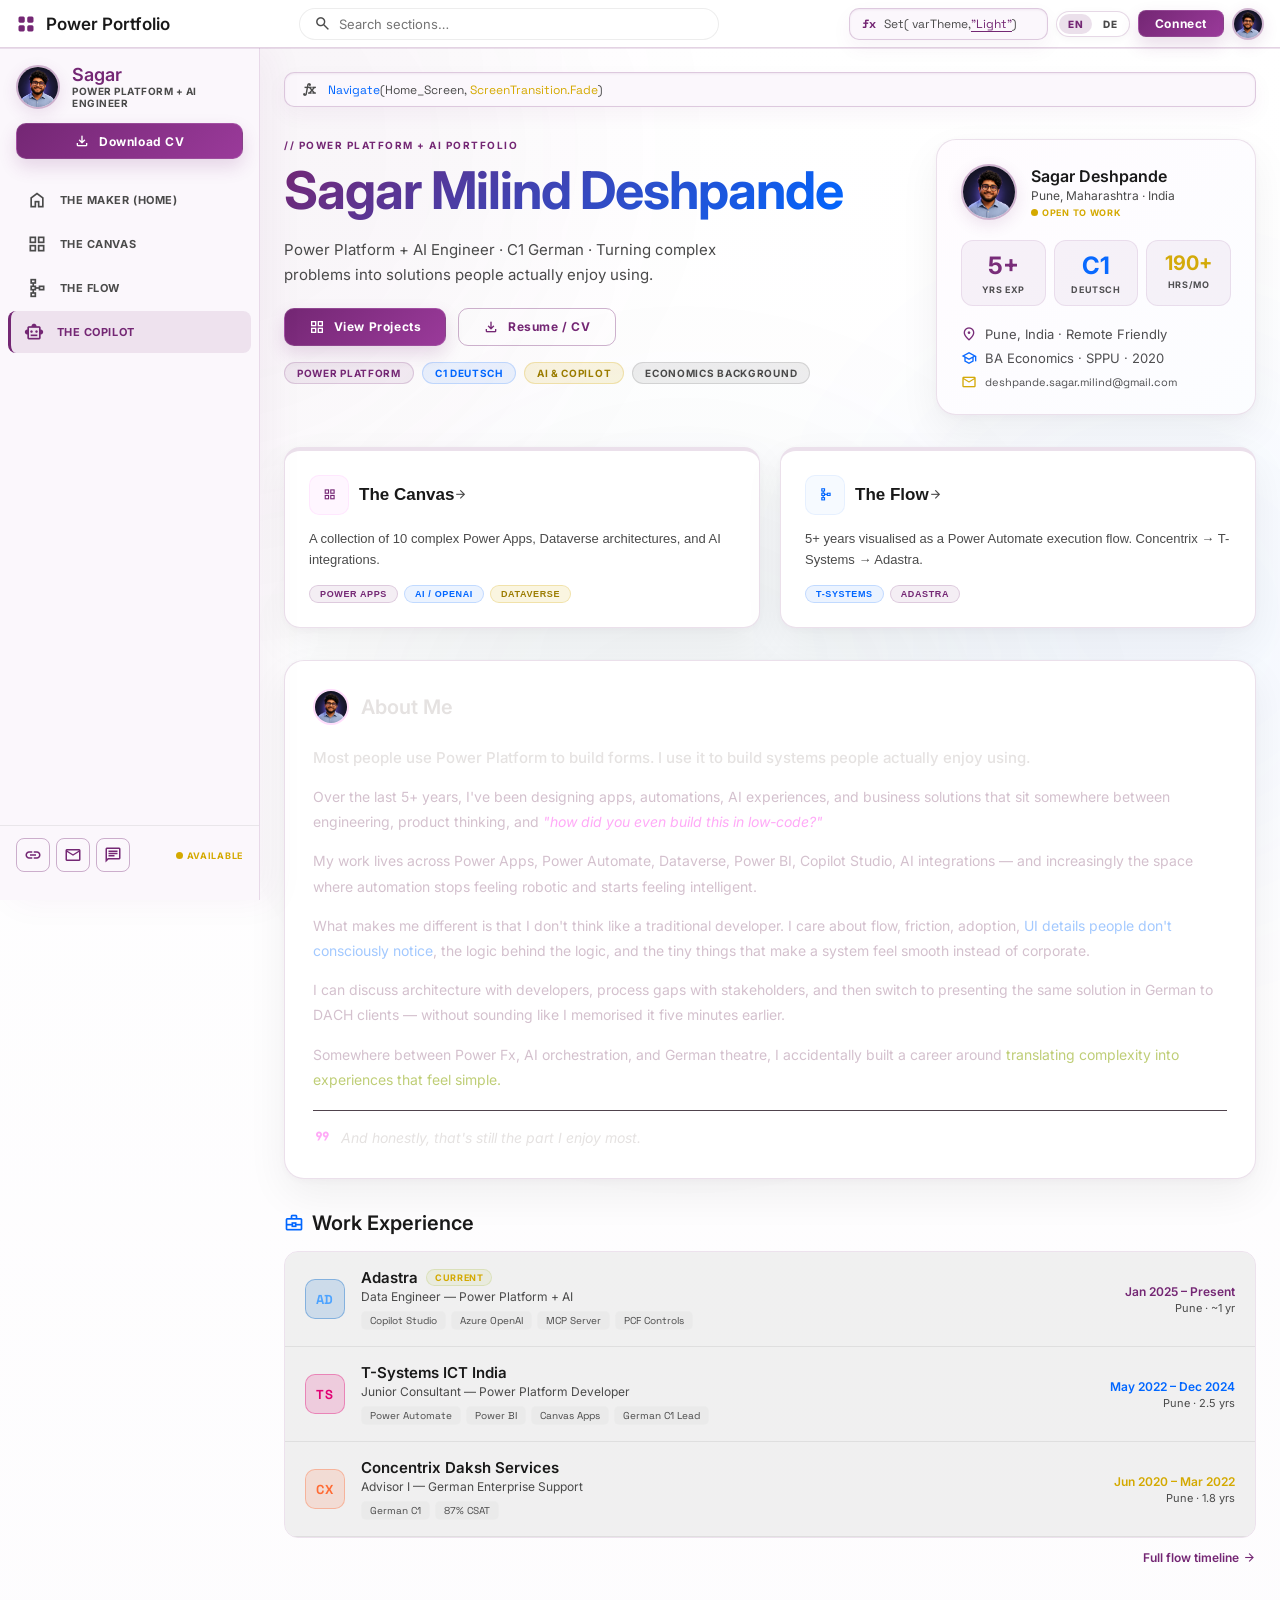
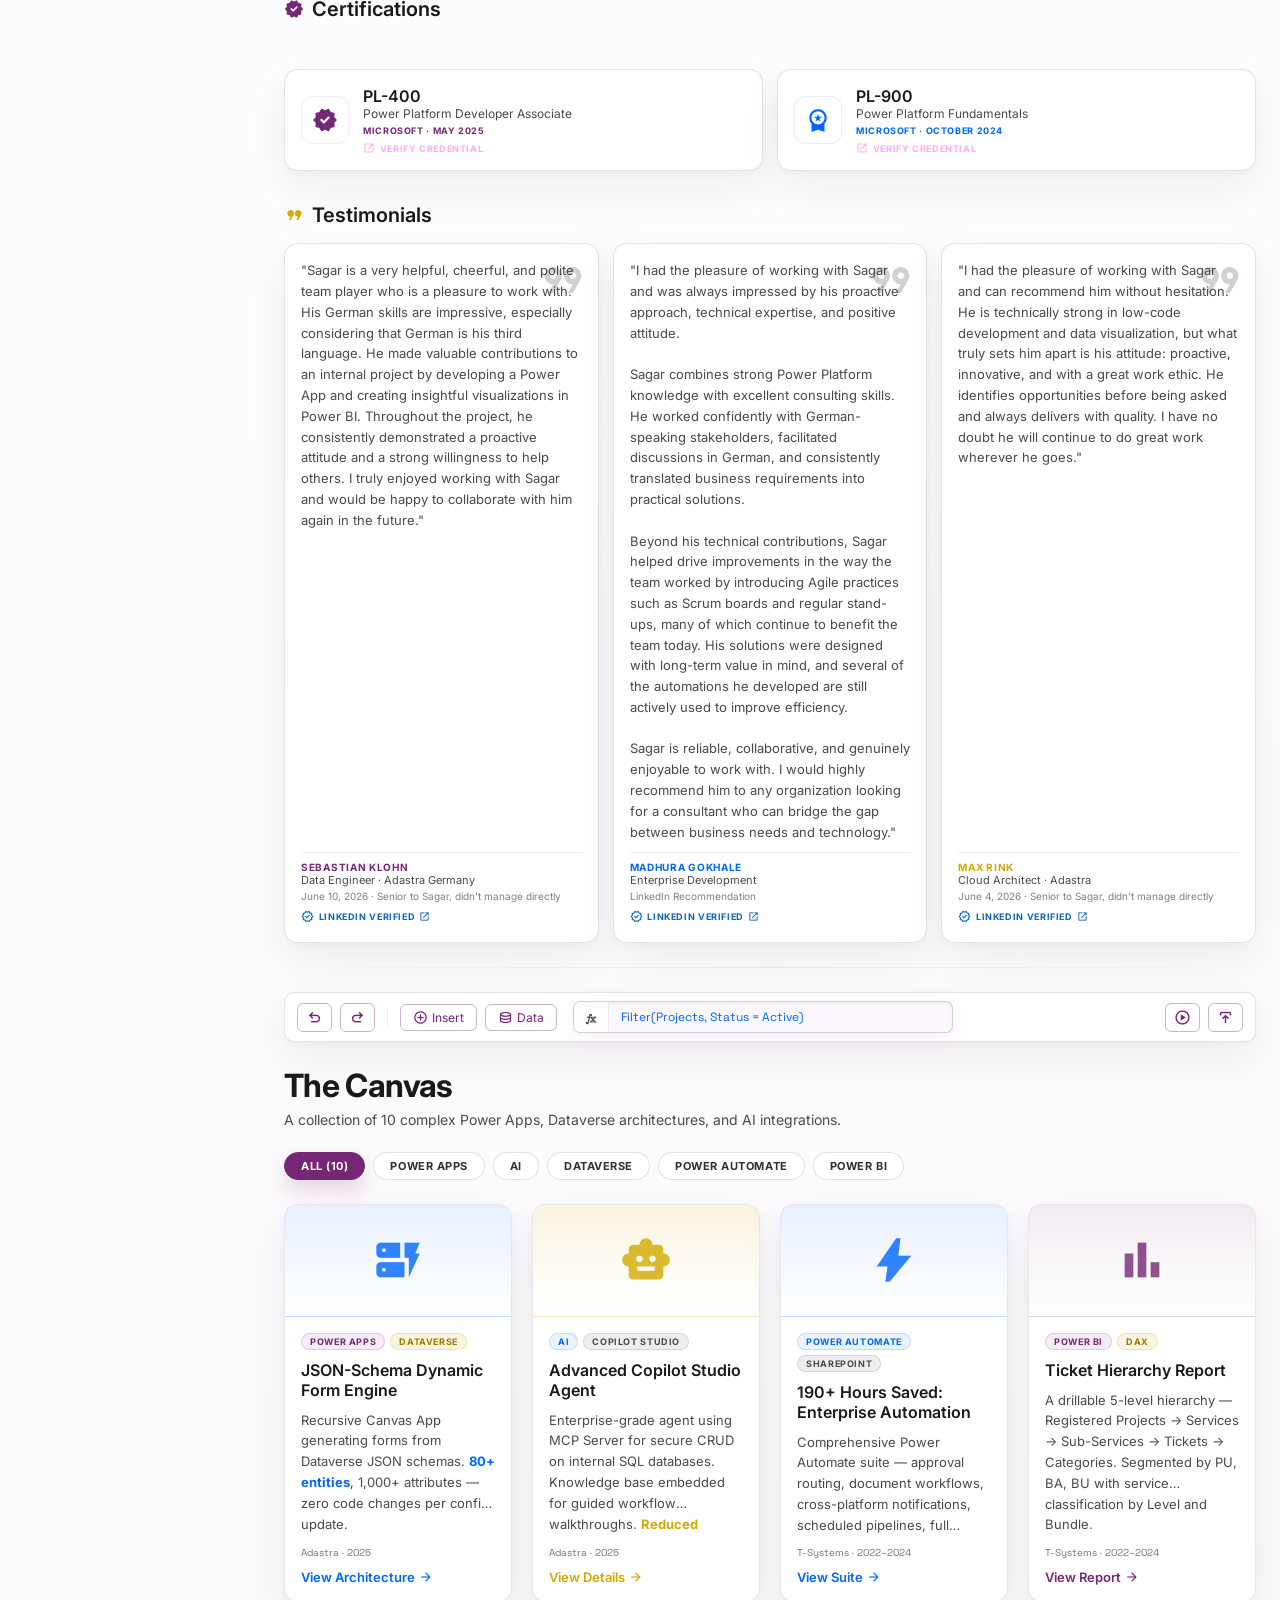
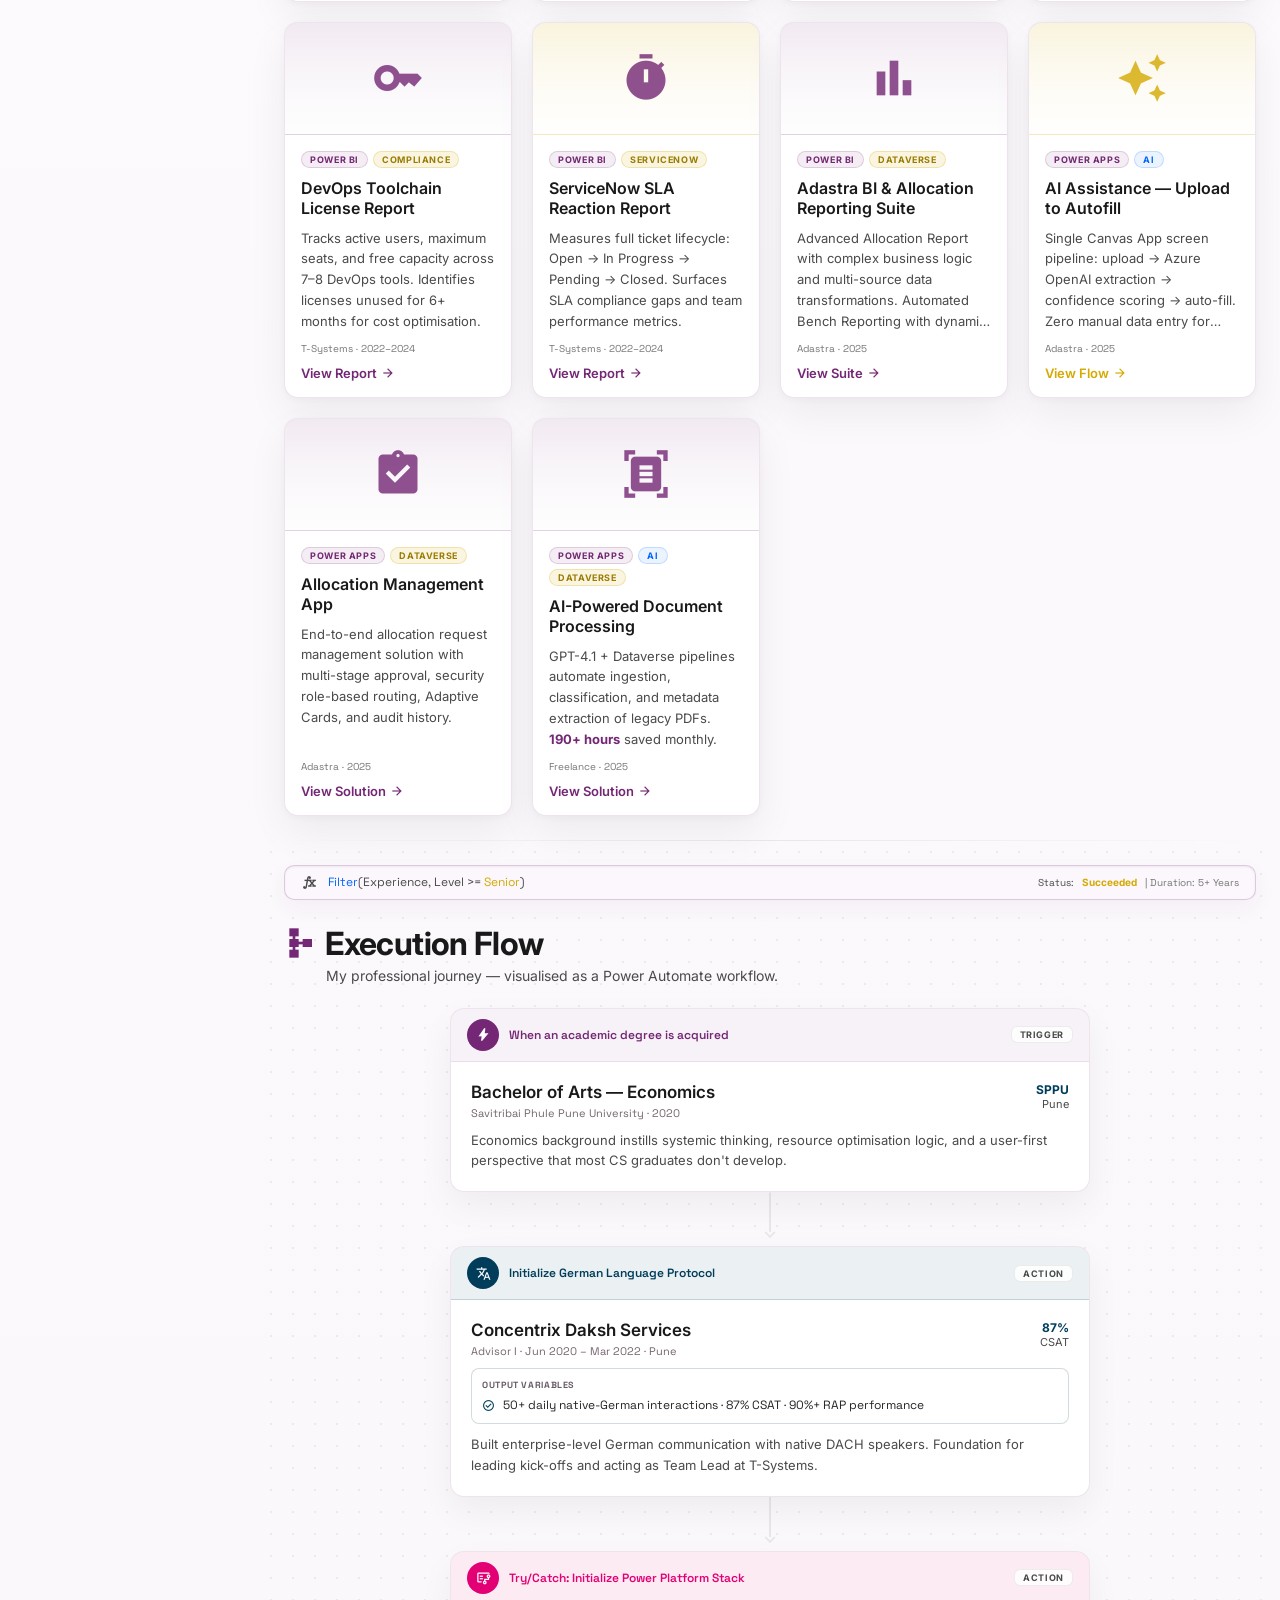
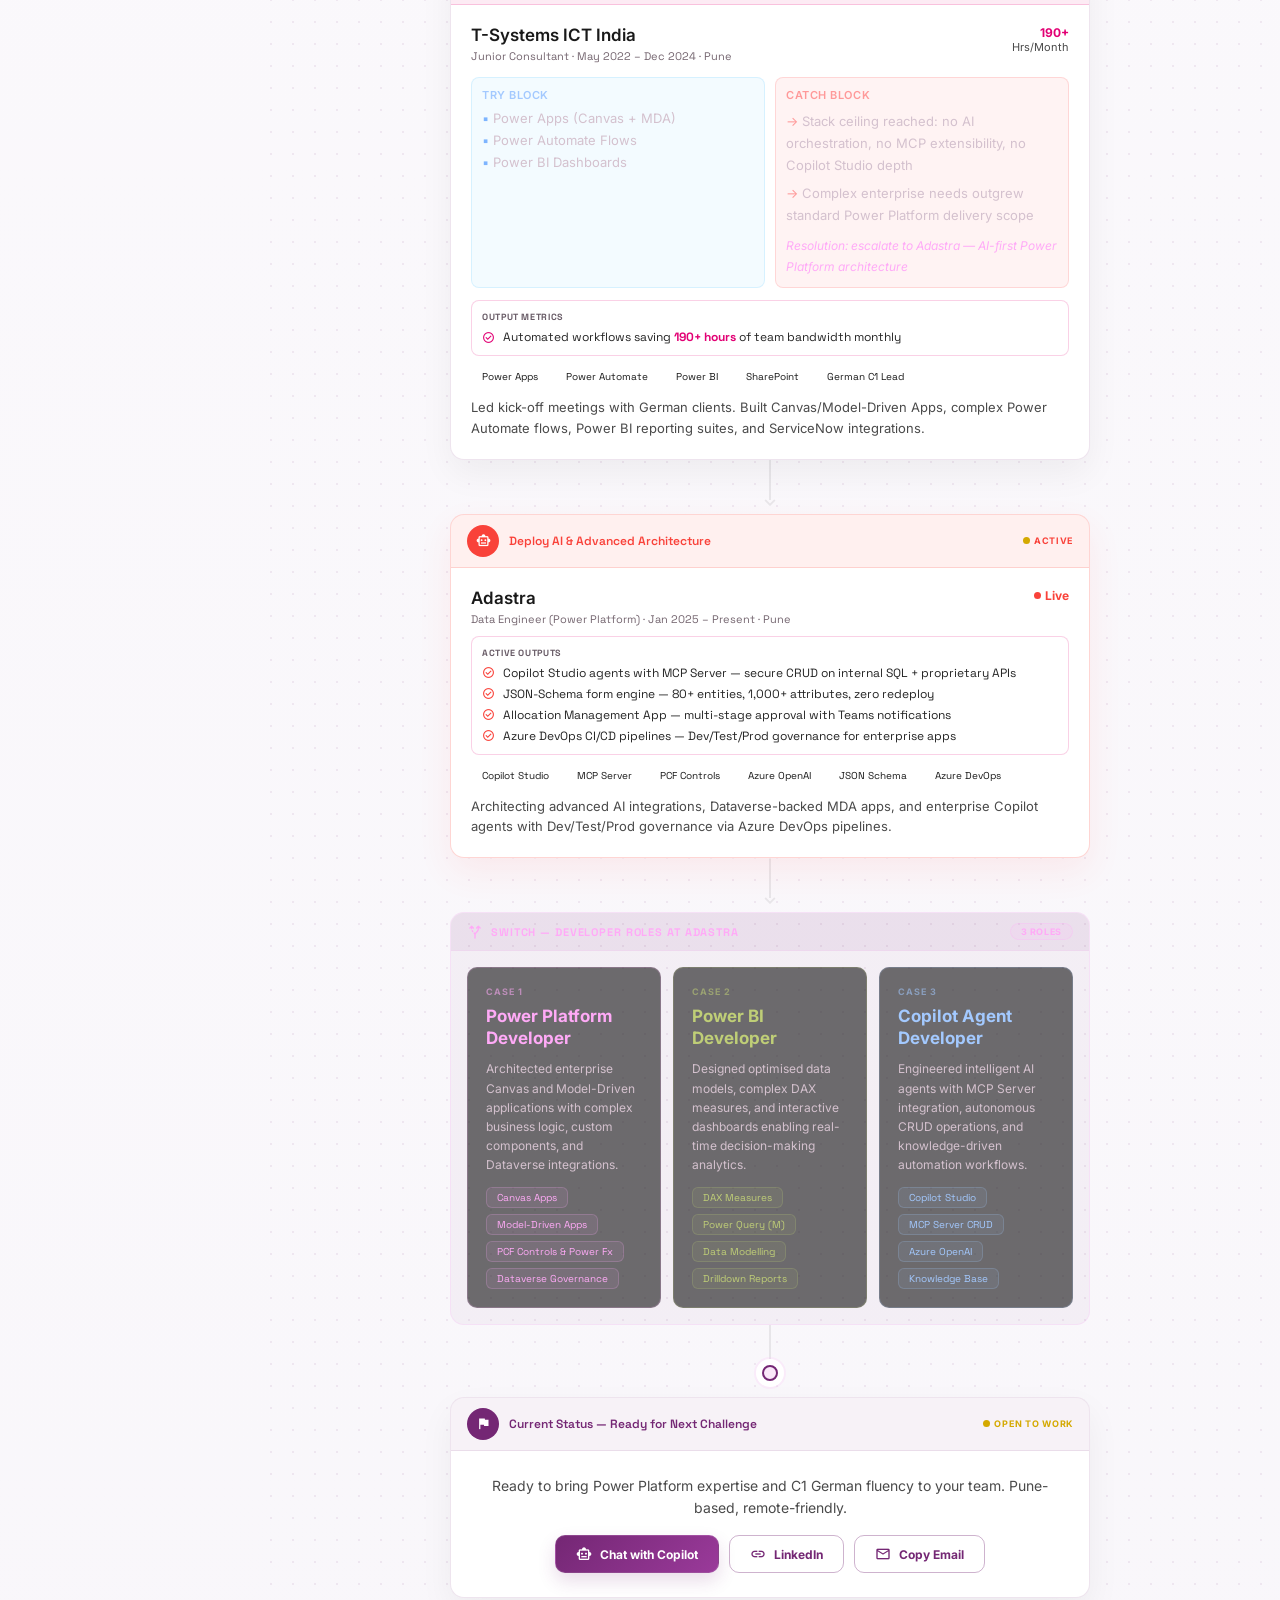
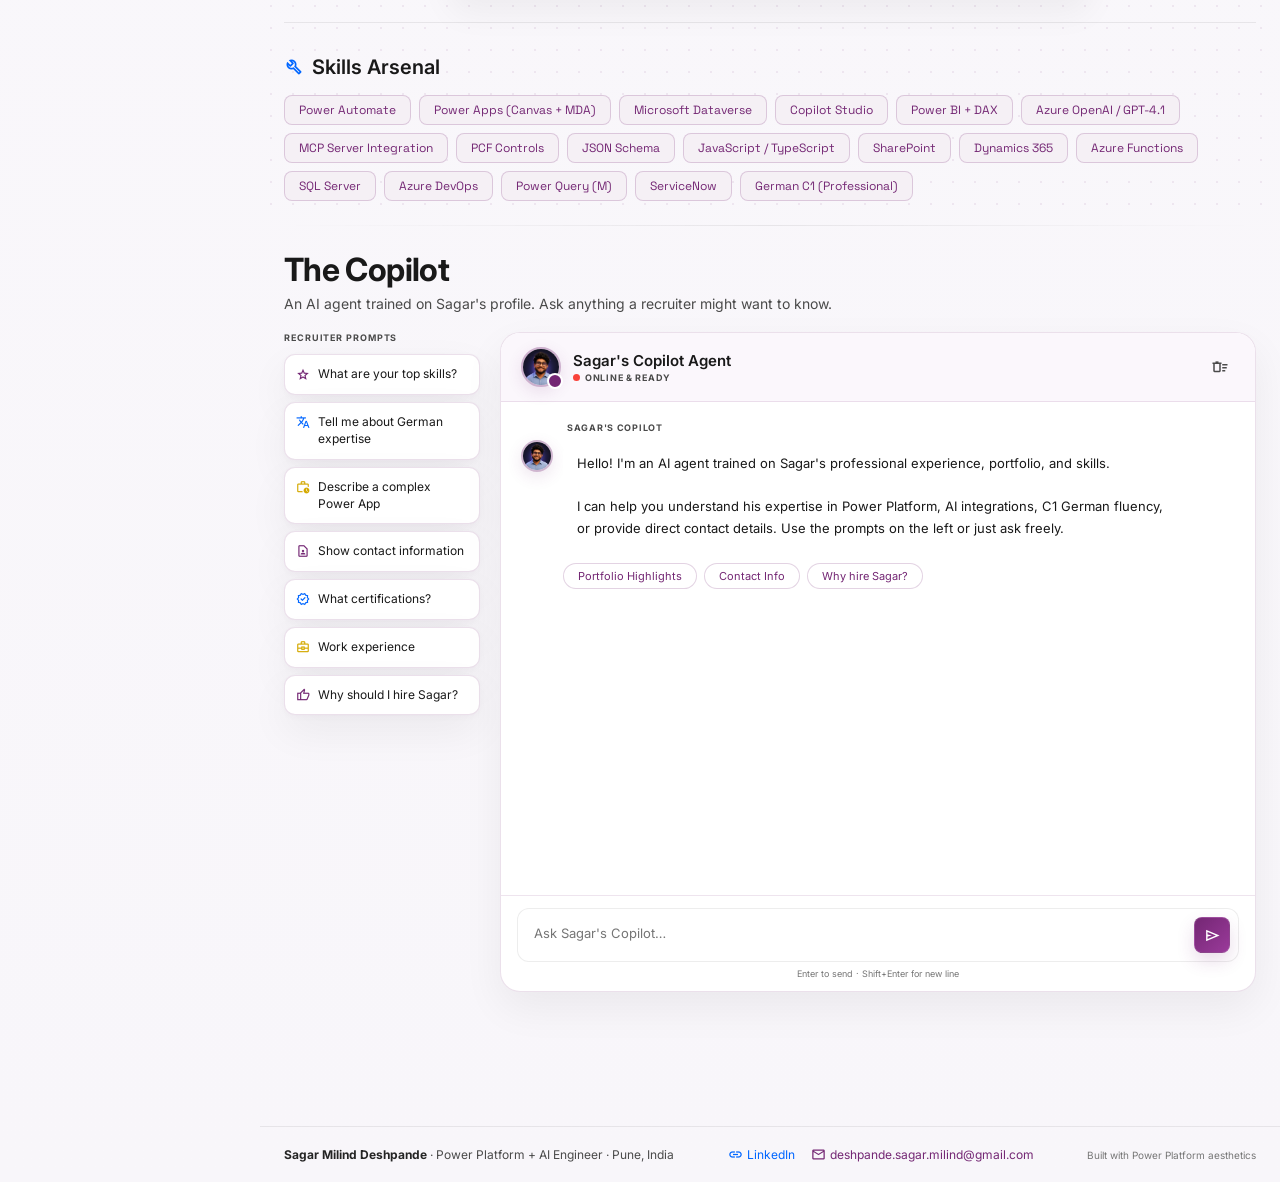
==== commit 25d52ef2: "Update testimonials, add LinkedIn verified badges, enable resume download - Replace testimonials wit" ====
--- a/index.html
+++ b/index.html
@@ -4,6 +4,15 @@
 <!DOCTYPE html>
 <html lang="en">
 <head>
+<!-- Google tag (gtag.js) -->
+<script async src="https://www.googletagmanager.com/gtag/js?id=G-GT702KWP1Z"></script>
+<script>
+  window.dataLayer = window.dataLayer || [];
+  function gtag(){dataLayer.push(arguments);}
+  gtag('js', new Date());
+
+  gtag('config', 'G-GT702KWP1Z');
+</script>
 <meta charset="utf-8">
 <meta name="viewport" content="width=device-width, initial-scale=1.0">
 <link rel="icon" type="image/png" href="images/avatar/sagar.png">
@@ -61,7 +70,7 @@
         <div class="u-0022">Power Platform + AI Engineer</div>
       </div>
     </div>
-    <button data-action="open-linkedin" class="btn-p u-0023">
+    <button data-action="download-cv" class="btn-p u-0023">
       <span class="msym u-0024">download</span>Download CV
     </button>
   </div>
@@ -105,7 +114,7 @@
       <p class="reveal d2 u-0044">Power Platform + AI Engineer · C1 German · Turning complex problems into solutions people actually enjoy using.</p>
       <div class="reveal d3 u-0045">
         <button data-goto="canvas" class="btn-p u-0046"><span class="msym u-0024">grid_view</span>View Projects</button>
-        <button data-action="open-linkedin" class="btn-g u-0046"><span class="msym u-0024">download</span>Resume / CV</button>
+        <button data-action="download-cv" class="btn-g u-0046"><span class="msym u-0024">download</span>Resume / CV</button>
       </div>
       <div class="reveal d4 u-0047">
         <span class="u-0048">Power Platform</span>
@@ -292,26 +301,38 @@
     <div class="three-col u-0130">
       <div class="glass d1 reveal u-0131">
         <span class="msym u-0132">format_quote</span>
-        <p class="u-0133">"Sagar has a rare ability to make complex solutions feel effortless. His non-technical background is his biggest technical strength — he always asks 'will a non-developer understand this?' before writing a single line of Power Fx."</p>
+        <p class="u-0133">"Sagar is a very helpful, cheerful, and polite team player who is a pleasure to work with. His German skills are impressive, especially considering that German is his third language. He made valuable contributions to an internal project by developing a Power App and creating insightful visualizations in Power BI. Throughout the project, he consistently demonstrated a proactive attitude and a strong willingness to help others. I truly enjoyed working with Sagar and would be happy to collaborate with him again in the future."</p>
         <div class="u-0134">
-          <div class="u-0135">Saurabh Bauskar</div>
-          <div class="u-0136">Power Platform Community</div>
+          <div class="u-0135">Sebastian Klohn</div>
+          <div class="u-0136">Data Engineer · Adastra Germany</div>
+          <div class="u-tmeta">June 10, 2026 · Senior to Sagar, didn't manage directly</div>
+          <!-- TODO: replace # with Sebastian Klohn's LinkedIn profile URL -->
+          <a href="#" target="_blank" rel="noopener" class="u-tli"><span class="msym u-tli-i">verified</span>LinkedIn Verified<span class="msym u-tli-x">open_in_new</span></a>
         </div>
       </div>
       <div class="glass d2 reveal u-0131">
         <span class="msym u-0132">format_quote</span>
-        <p class="u-0133">"He approaches every build from a user-experience lens first. The apps he delivers require almost no user training — and that's the hardest thing to achieve in enterprise software."</p>
+        <p class="u-0133">"I had the pleasure of working with Sagar and was always impressed by his proactive approach, technical expertise, and positive attitude.<br><br>Sagar combines strong Power Platform knowledge with excellent consulting skills. He worked confidently with German-speaking stakeholders, facilitated discussions in German, and consistently translated business requirements into practical solutions.<br><br>Beyond his technical contributions, Sagar helped drive improvements in the way the team worked by introducing Agile practices such as Scrum boards and regular stand-ups, many of which continue to benefit the team today. His solutions were designed with long-term value in mind, and several of the automations he developed are still actively used to improve efficiency.<br><br>Sagar is reliable, collaborative, and genuinely enjoyable to work with. I would highly recommend him to any organization looking for a consultant who can bridge the gap between business needs and technology."</p>
         <div class="u-0134">
+          <!-- TODO: replace with the real LinkedIn author's name -->
           <div class="u-0137">Madhura Gokhale</div>
+          <!-- TODO: replace with the real author's title/company -->
           <div class="u-0136">Enterprise Development</div>
+          <!-- TODO: add the real author's date · relationship line -->
+          <div class="u-tmeta">LinkedIn Recommendation</div>
+          <!-- TODO: replace # with the real author's LinkedIn profile URL -->
+          <a href="#" target="_blank" rel="noopener" class="u-tli"><span class="msym u-tli-i">verified</span>LinkedIn Verified<span class="msym u-tli-x">open_in_new</span></a>
         </div>
       </div>
       <div class="glass d3 reveal u-0131">
         <span class="msym u-0132">format_quote</span>
-        <p class="u-0133">"Sagar delivered 190+ hours of monthly time savings. Every flow was clean, well-documented, and easy to maintain long after handover."</p>
+        <p class="u-0133">"I had the pleasure of working with Sagar and can recommend him without hesitation. He is technically strong in low-code development and data visualization, but what truly sets him apart is his attitude: proactive, innovative, and with a great work ethic. He identifies opportunities before being asked and always delivers with quality. I have no doubt he will continue to do great work wherever he goes."</p>
         <div class="u-0134">
-          <div class="u-0138">Eesha Apasangi</div>
-          <div class="u-0136">Business Analyst · T-Systems ICT India</div>
+          <div class="u-0138">Max Rink</div>
+          <div class="u-0136">Cloud Architect · Adastra</div>
+          <div class="u-tmeta">June 4, 2026 · Senior to Sagar, didn't manage directly</div>
+          <!-- TODO: replace # with Max Rink's LinkedIn profile URL -->
+          <a href="#" target="_blank" rel="noopener" class="u-tli"><span class="msym u-tli-i">verified</span>LinkedIn Verified<span class="msym u-tli-x">open_in_new</span></a>
         </div>
       </div>
     </div>
--- a/css/style.css
+++ b/css/style.css
@@ -2249,6 +2249,39 @@
   text-transform: uppercase
 }
 
+.u-tmeta {
+  color: var(--text-secondary);
+  font-size: 10px;
+  opacity: .7;
+  margin-top: 3px
+}
+
+.u-tli {
+  display: inline-flex;
+  align-items: center;
+  gap: 4px;
+  margin-top: 8px;
+  color: #0a66c2;
+  font-size: 9px;
+  font-weight: 700;
+  letter-spacing: .07em;
+  text-transform: uppercase;
+  text-decoration: none;
+  transition: opacity .2s
+}
+
+.u-tli:hover {
+  opacity: .75
+}
+
+.u-tli-i {
+  font-size: 13px
+}
+
+.u-tli-x {
+  font-size: 11px
+}
+
 .u-0139 {
   height: 1px;
   background: linear-gradient(90deg, transparent, var(--border-subtle), transparent);
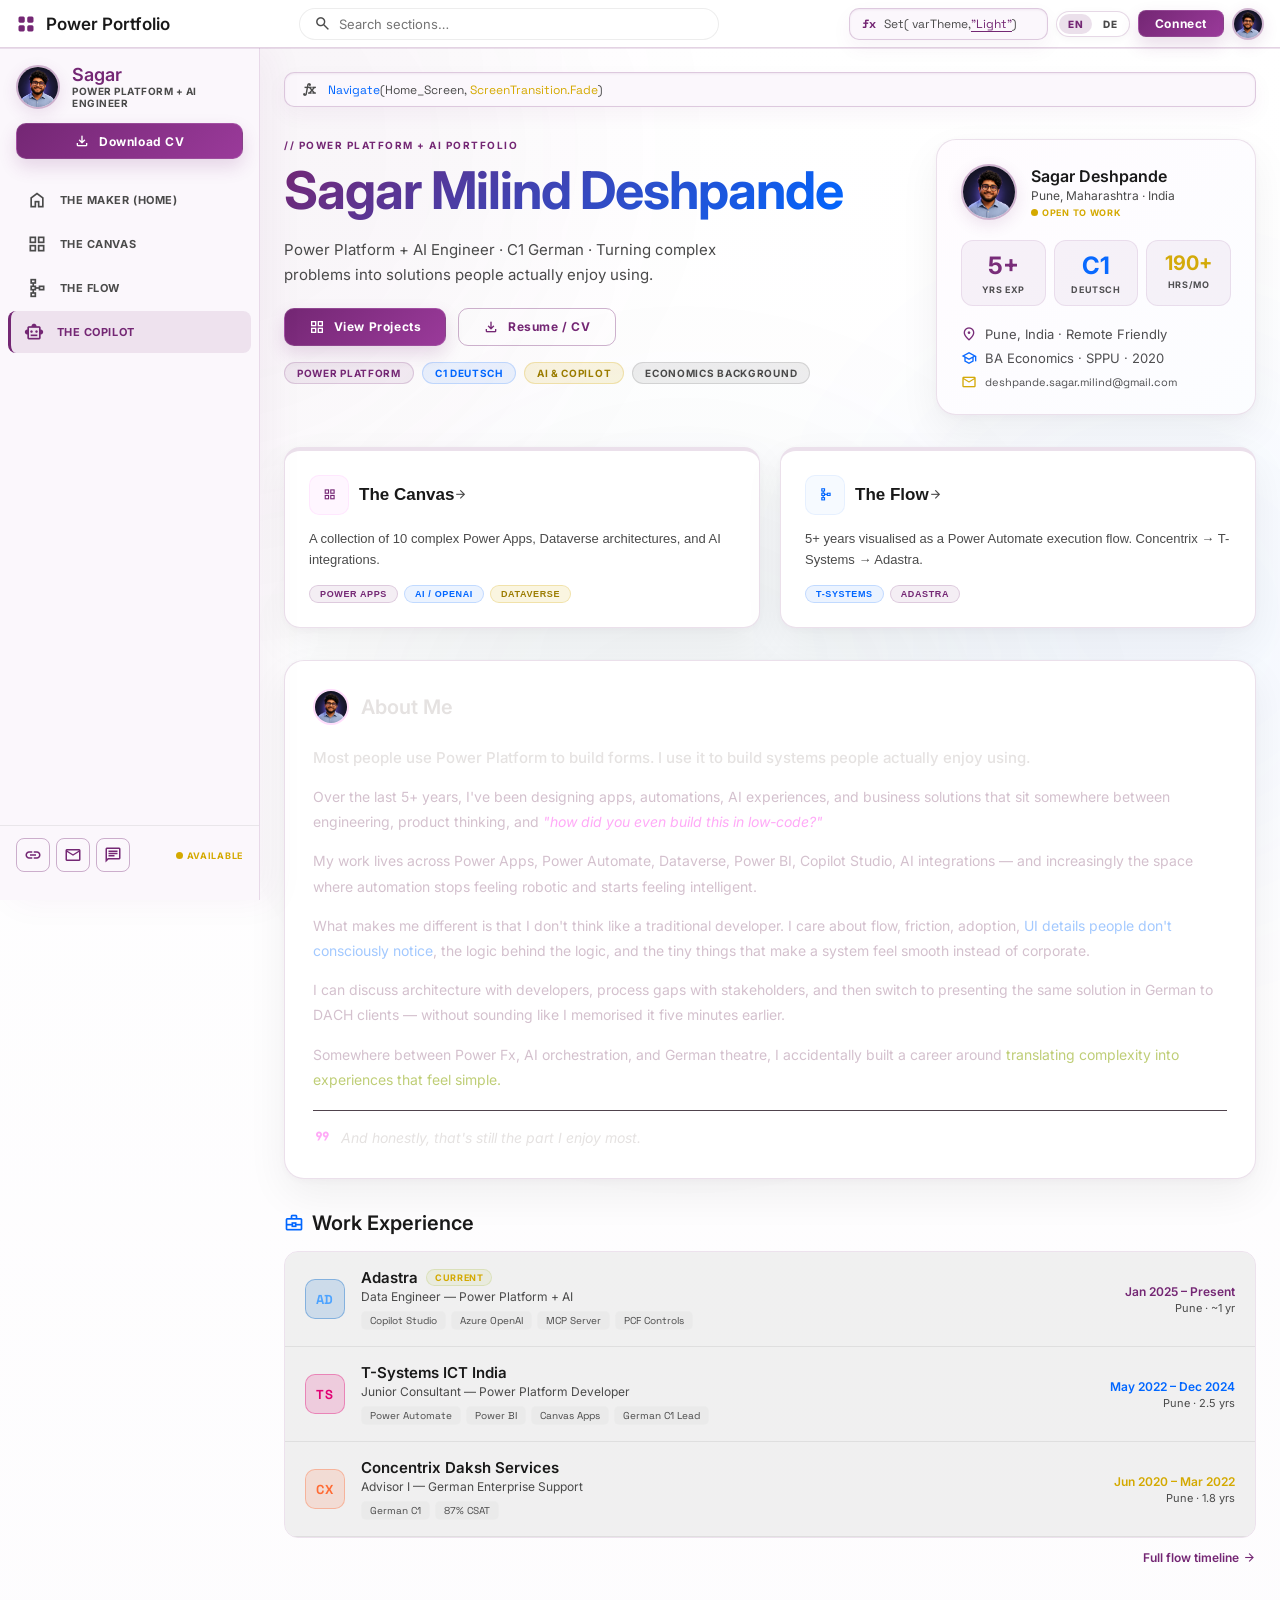
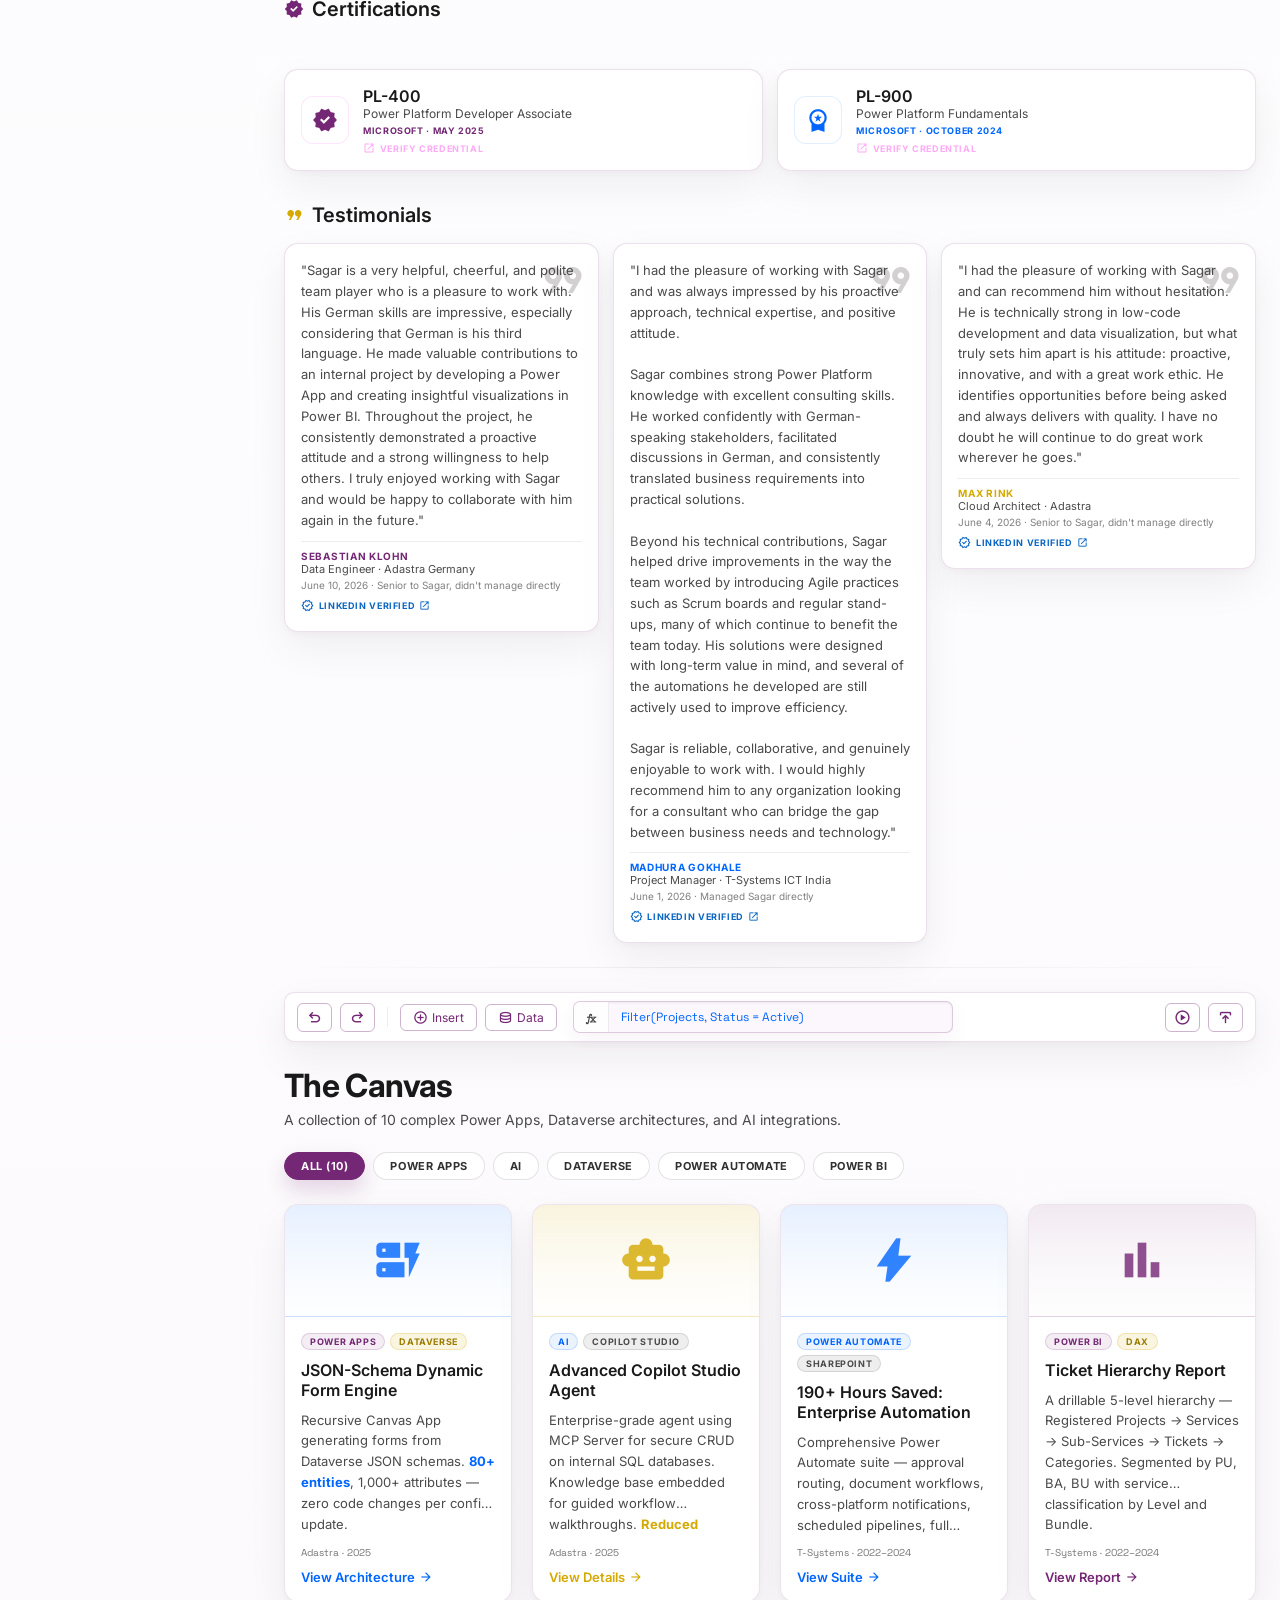
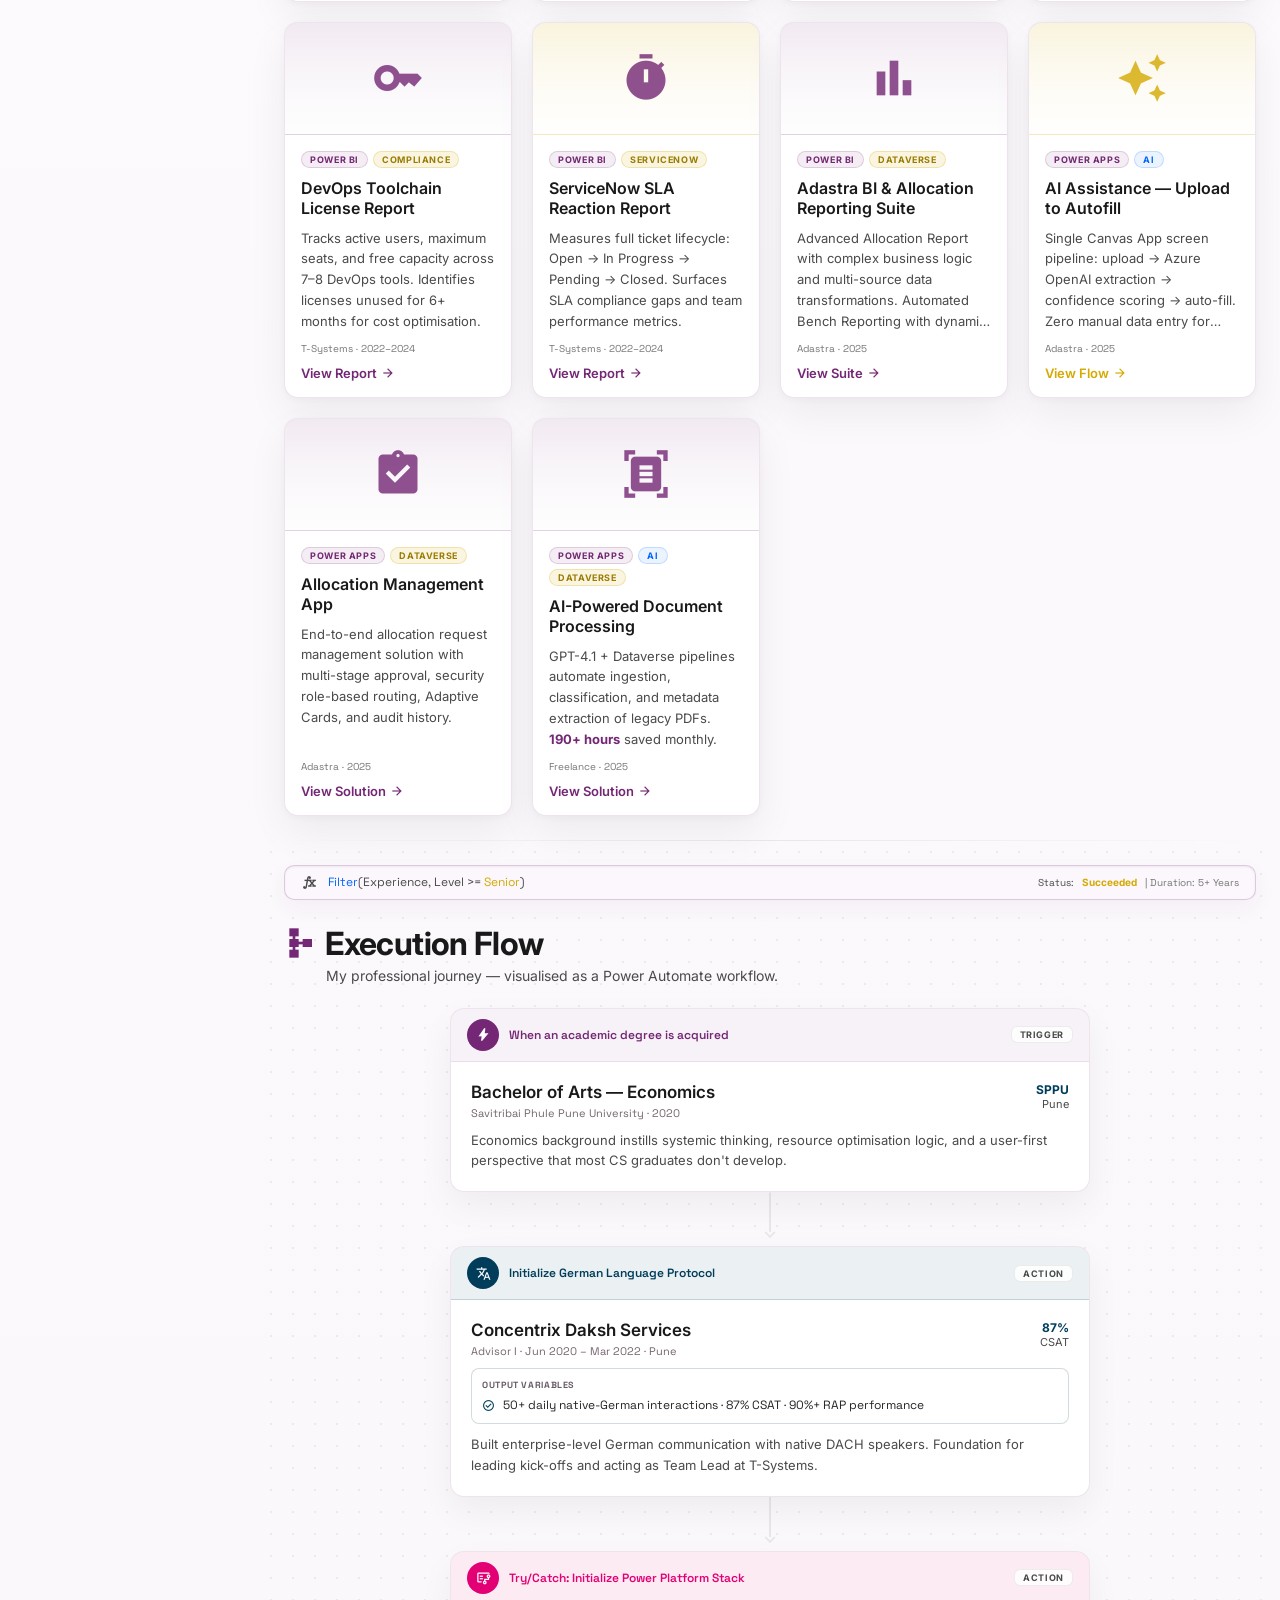
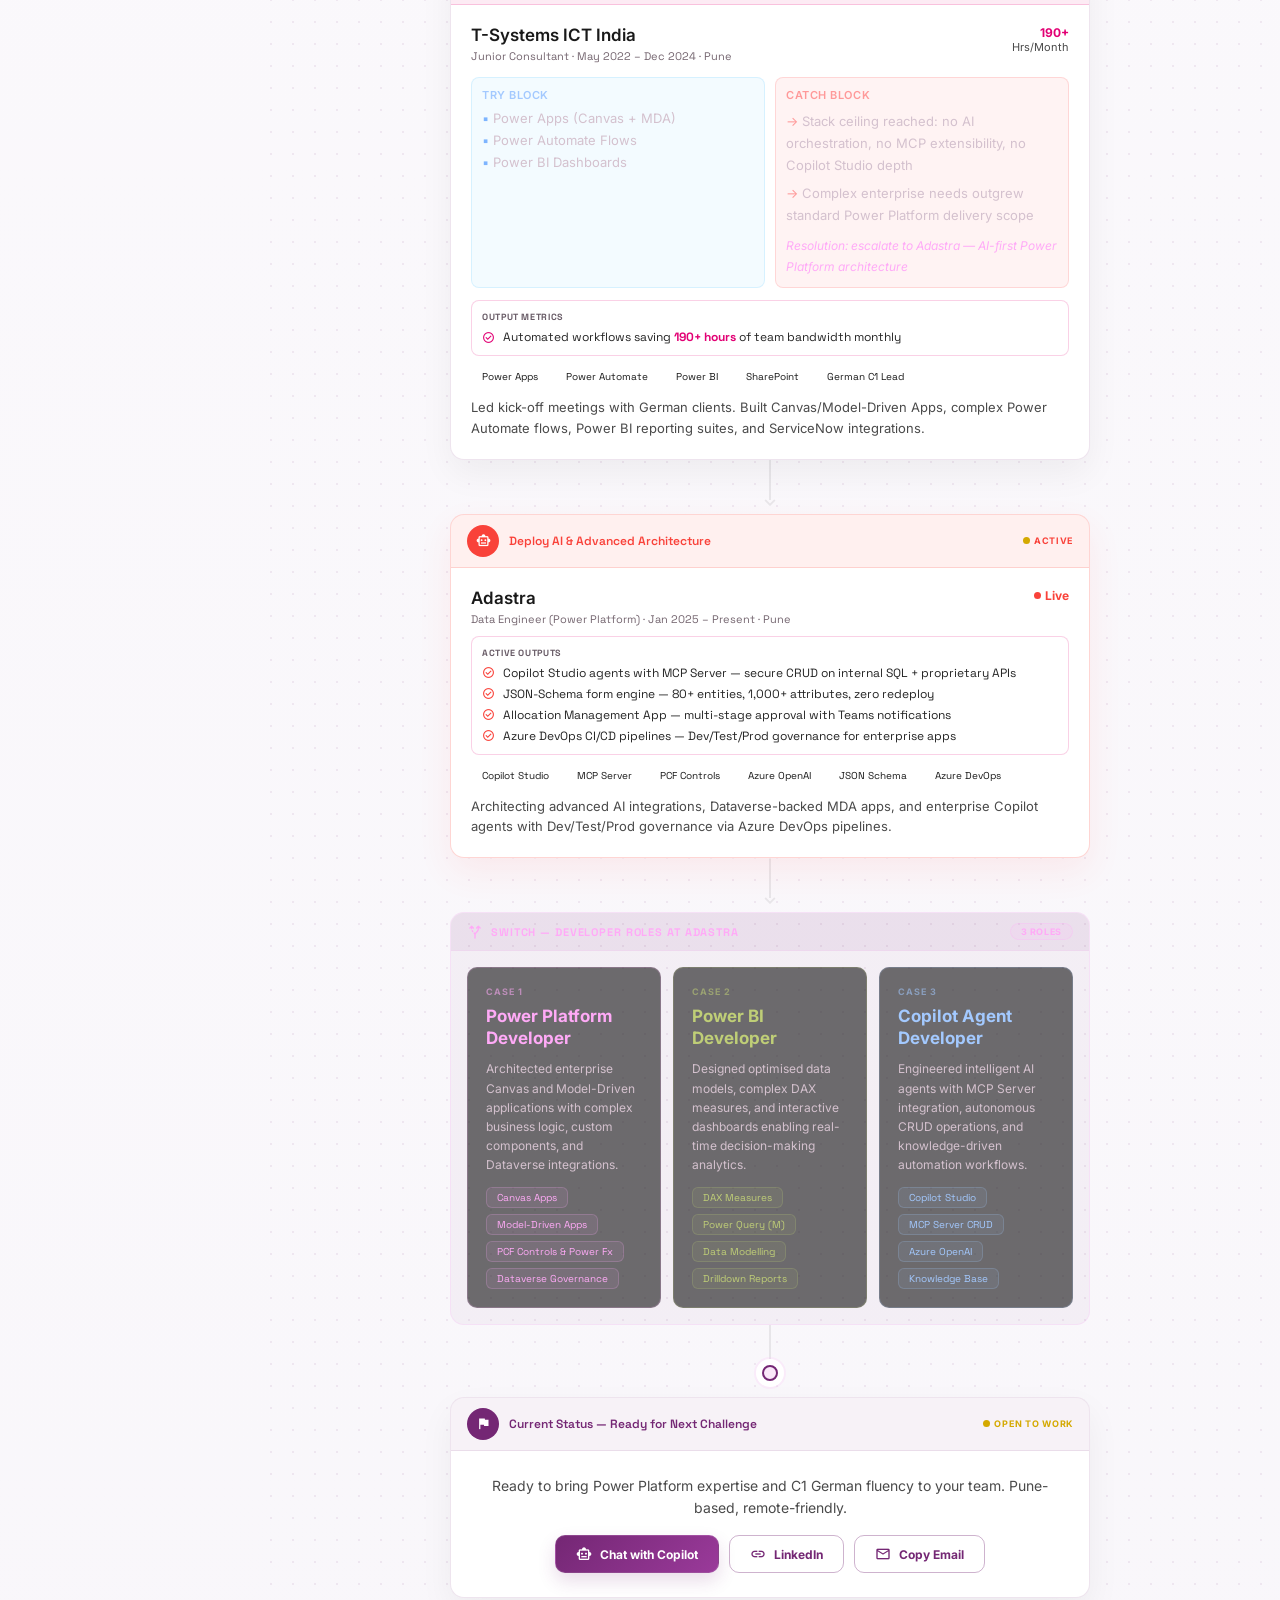
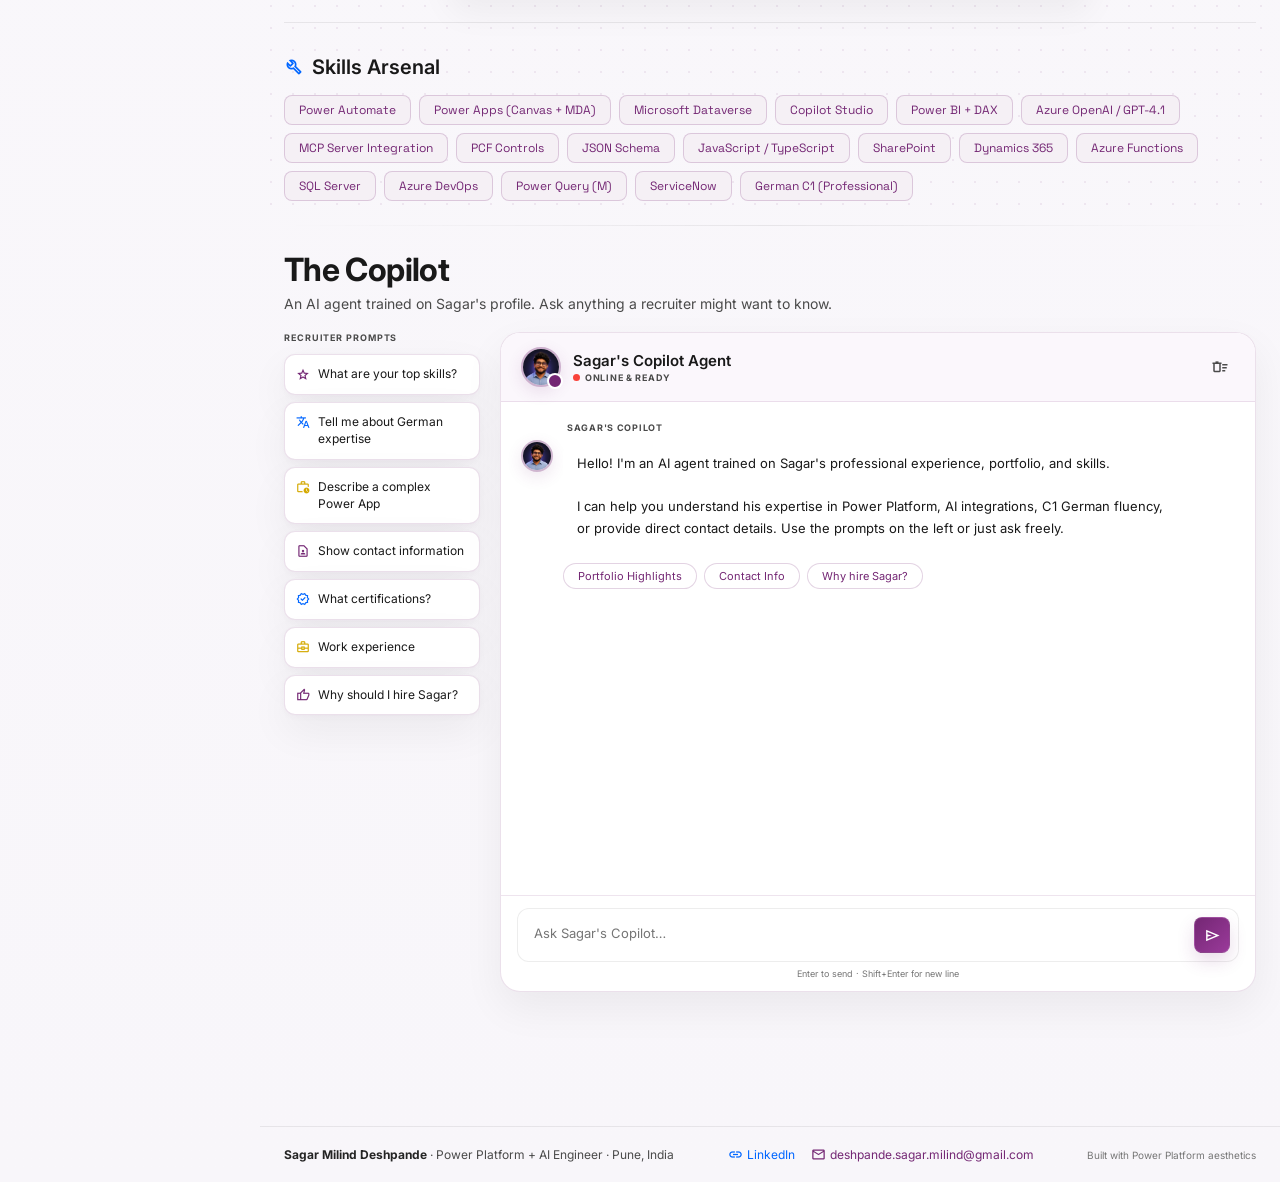
==== commit 8d61e62e: "Refine testimonials (collage layout, Madhura details, live LinkedIn links) + German About Me - Switc" ====
--- a/index.html
+++ b/index.html
@@ -306,22 +306,17 @@
           <div class="u-0135">Sebastian Klohn</div>
           <div class="u-0136">Data Engineer · Adastra Germany</div>
           <div class="u-tmeta">June 10, 2026 · Senior to Sagar, didn't manage directly</div>
-          <!-- TODO: replace # with Sebastian Klohn's LinkedIn profile URL -->
-          <a href="#" target="_blank" rel="noopener" class="u-tli"><span class="msym u-tli-i">verified</span>LinkedIn Verified<span class="msym u-tli-x">open_in_new</span></a>
+          <a href="https://www.linkedin.com/in/sagar-deshpande2306/" target="_blank" rel="noopener" class="u-tli"><span class="msym u-tli-i">verified</span>LinkedIn Verified<span class="msym u-tli-x">open_in_new</span></a>
         </div>
       </div>
       <div class="glass d2 reveal u-0131">
         <span class="msym u-0132">format_quote</span>
         <p class="u-0133">"I had the pleasure of working with Sagar and was always impressed by his proactive approach, technical expertise, and positive attitude.<br><br>Sagar combines strong Power Platform knowledge with excellent consulting skills. He worked confidently with German-speaking stakeholders, facilitated discussions in German, and consistently translated business requirements into practical solutions.<br><br>Beyond his technical contributions, Sagar helped drive improvements in the way the team worked by introducing Agile practices such as Scrum boards and regular stand-ups, many of which continue to benefit the team today. His solutions were designed with long-term value in mind, and several of the automations he developed are still actively used to improve efficiency.<br><br>Sagar is reliable, collaborative, and genuinely enjoyable to work with. I would highly recommend him to any organization looking for a consultant who can bridge the gap between business needs and technology."</p>
         <div class="u-0134">
-          <!-- TODO: replace with the real LinkedIn author's name -->
           <div class="u-0137">Madhura Gokhale</div>
-          <!-- TODO: replace with the real author's title/company -->
-          <div class="u-0136">Enterprise Development</div>
-          <!-- TODO: add the real author's date · relationship line -->
-          <div class="u-tmeta">LinkedIn Recommendation</div>
-          <!-- TODO: replace # with the real author's LinkedIn profile URL -->
-          <a href="#" target="_blank" rel="noopener" class="u-tli"><span class="msym u-tli-i">verified</span>LinkedIn Verified<span class="msym u-tli-x">open_in_new</span></a>
+          <div class="u-0136">Project Manager · T-Systems ICT India</div>
+          <div class="u-tmeta">June 1, 2026 · Managed Sagar directly</div>
+          <a href="https://www.linkedin.com/in/sagar-deshpande2306/" target="_blank" rel="noopener" class="u-tli"><span class="msym u-tli-i">verified</span>LinkedIn Verified<span class="msym u-tli-x">open_in_new</span></a>
         </div>
       </div>
       <div class="glass d3 reveal u-0131">
@@ -331,8 +326,7 @@
           <div class="u-0138">Max Rink</div>
           <div class="u-0136">Cloud Architect · Adastra</div>
           <div class="u-tmeta">June 4, 2026 · Senior to Sagar, didn't manage directly</div>
-          <!-- TODO: replace # with Max Rink's LinkedIn profile URL -->
-          <a href="#" target="_blank" rel="noopener" class="u-tli"><span class="msym u-tli-i">verified</span>LinkedIn Verified<span class="msym u-tli-x">open_in_new</span></a>
+          <a href="https://www.linkedin.com/in/sagar-deshpande2306/" target="_blank" rel="noopener" class="u-tli"><span class="msym u-tli-i">verified</span>LinkedIn Verified<span class="msym u-tli-x">open_in_new</span></a>
         </div>
       </div>
     </div>
--- a/css/style.css
+++ b/css/style.css
@@ -2183,9 +2183,20 @@
 }
 
 .u-0130 {
-  display: grid;
-  grid-template-columns: repeat(3, 1fr);
-  gap: 14px
+  column-count: 3;
+  column-gap: 14px
+}
+
+@media(max-width:980px) {
+  .u-0130 {
+    column-count: 2
+  }
+}
+
+@media(max-width:640px) {
+  .u-0130 {
+    column-count: 1
+  }
 }
 
 .u-0131 {
@@ -2196,7 +2207,10 @@
   gap: 10px;
   position: relative;
   overflow: hidden;
-  transition: transform .2s
+  transition: transform .2s;
+  break-inside: avoid;
+  -webkit-column-break-inside: avoid;
+  margin-bottom: 14px
 }
 
 .u-0132 {
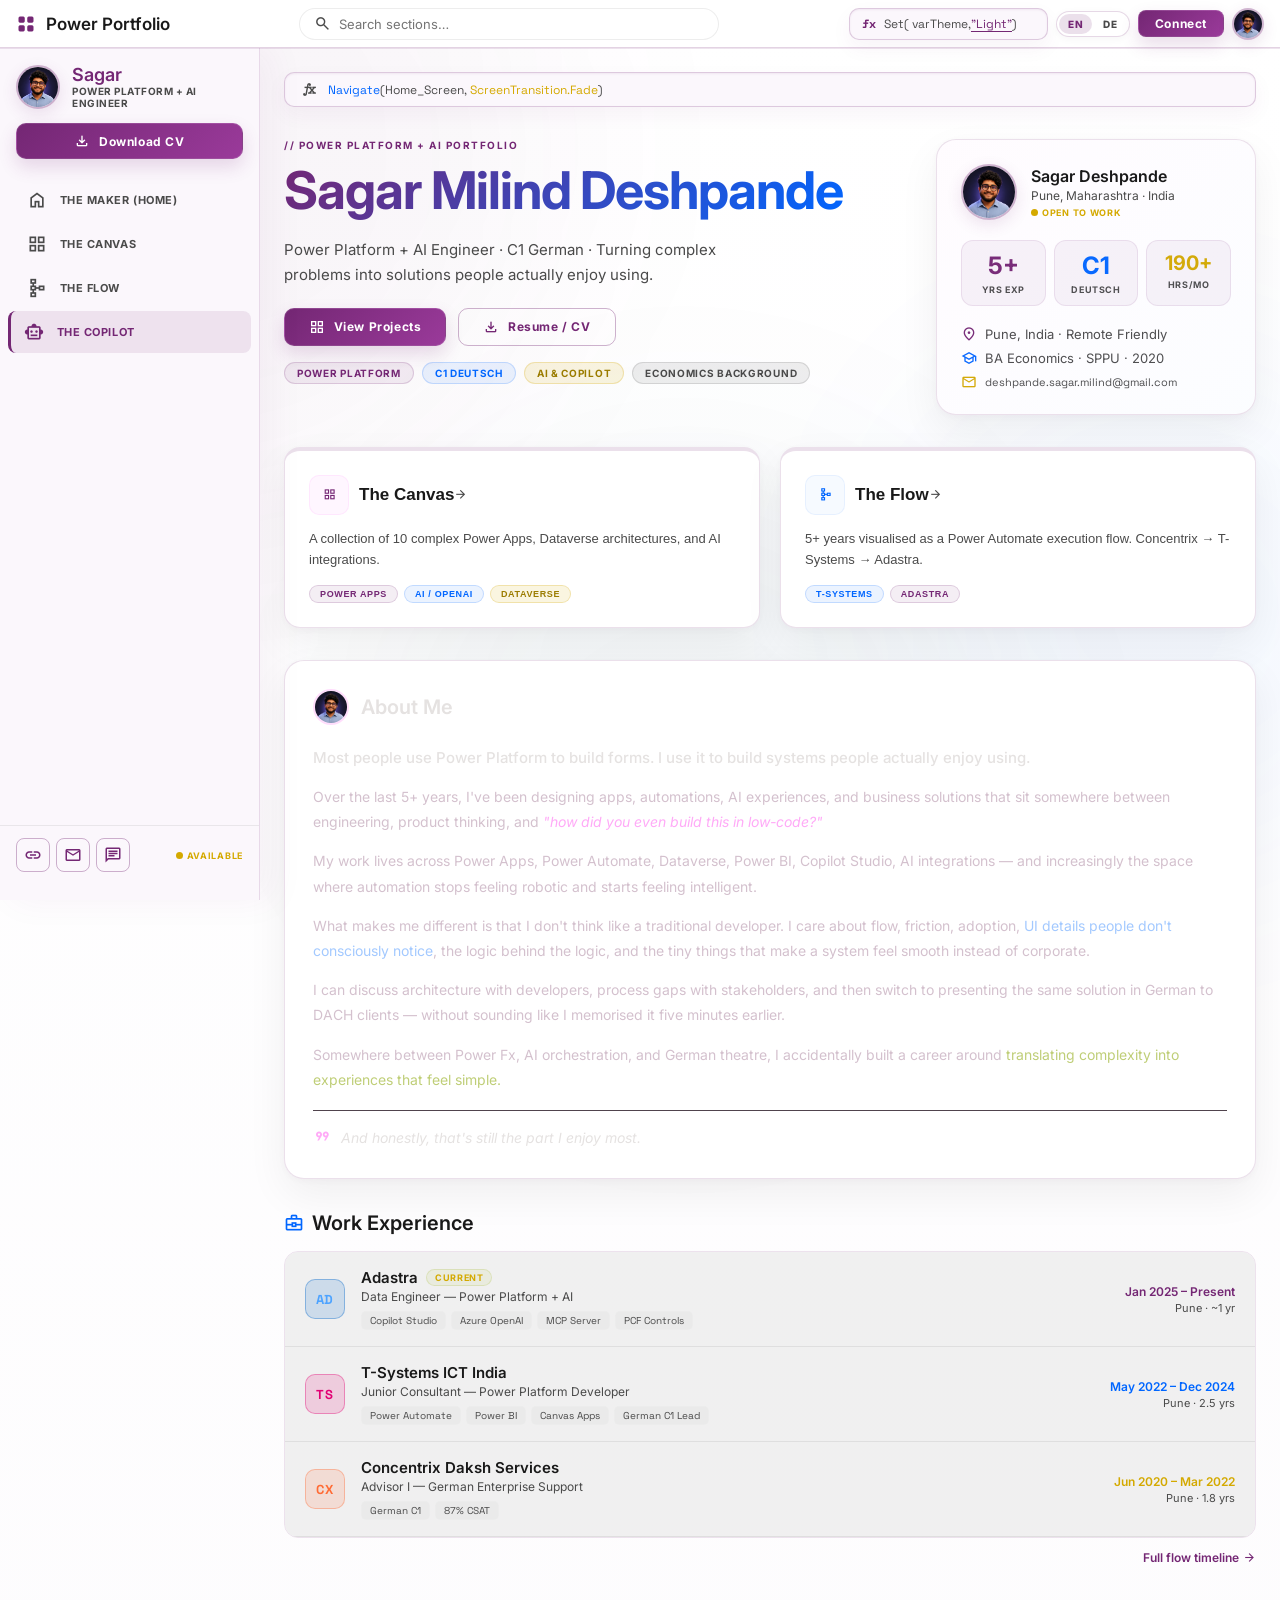
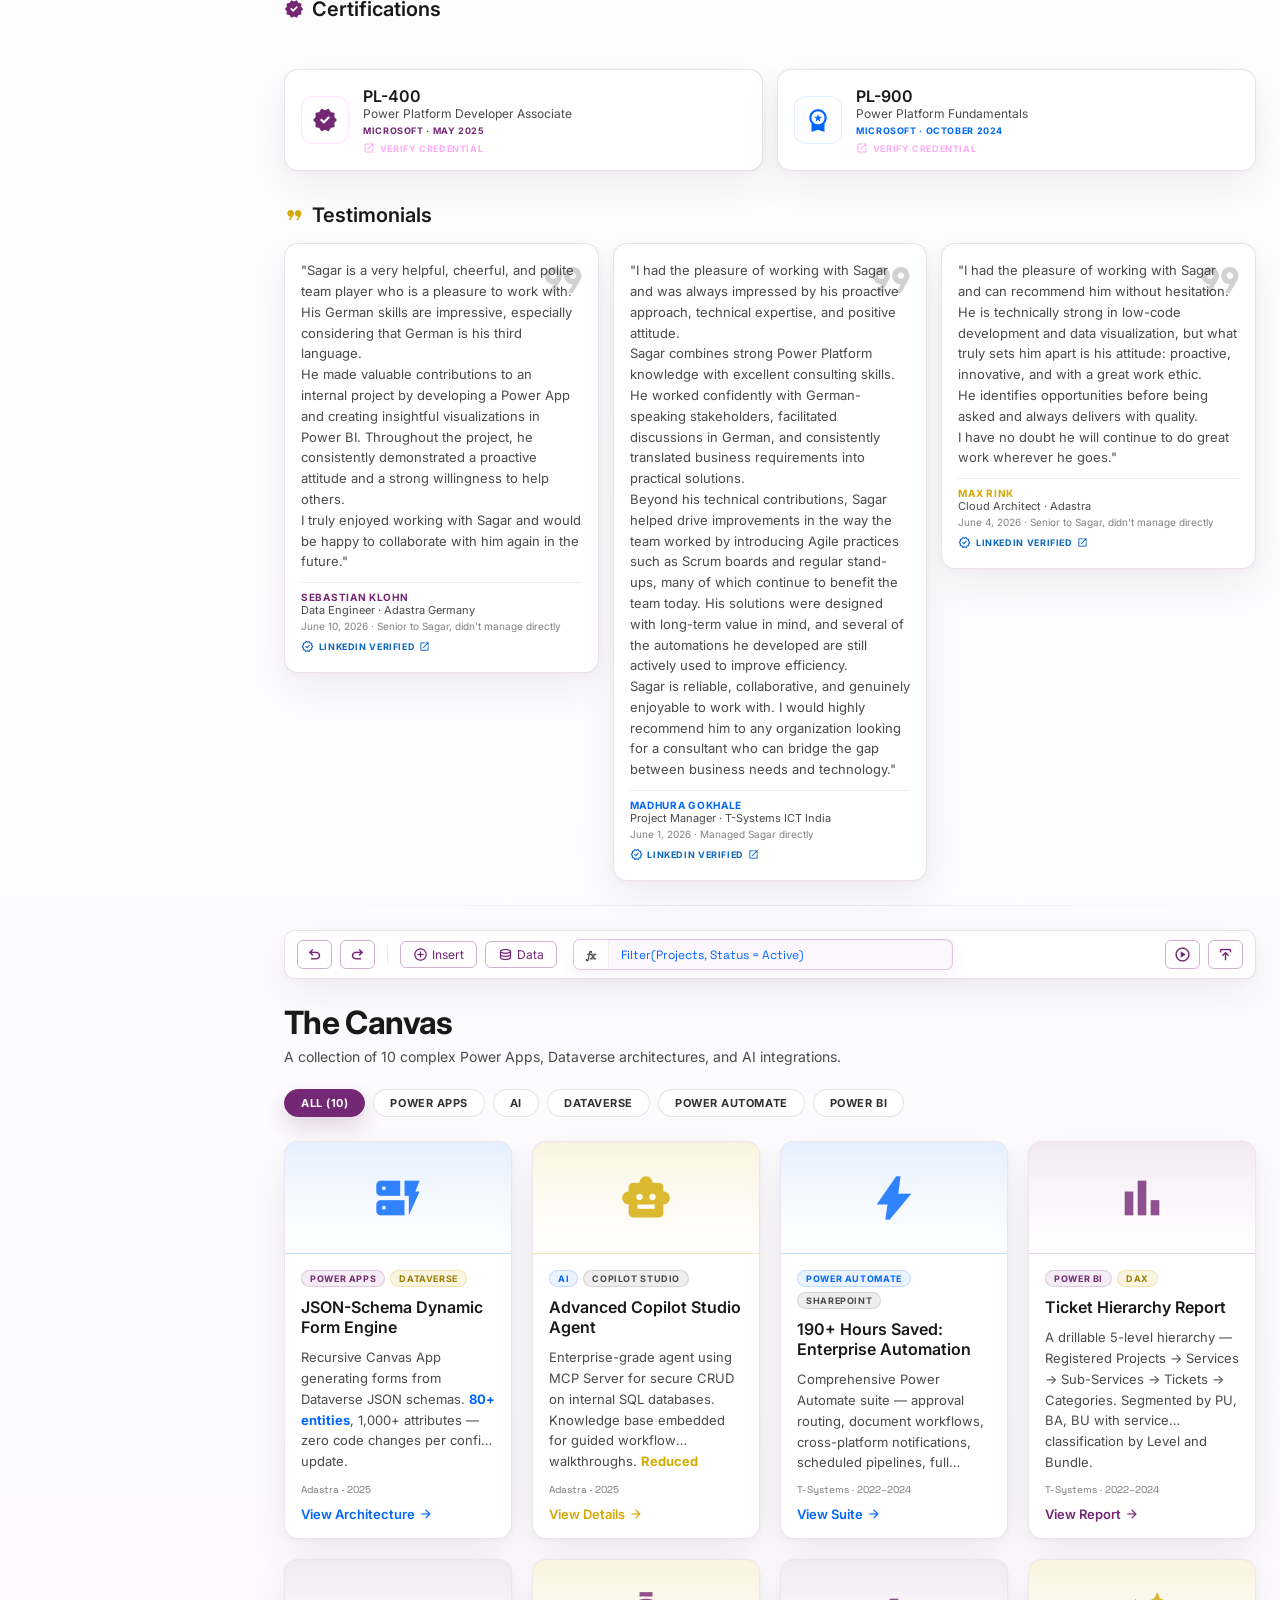
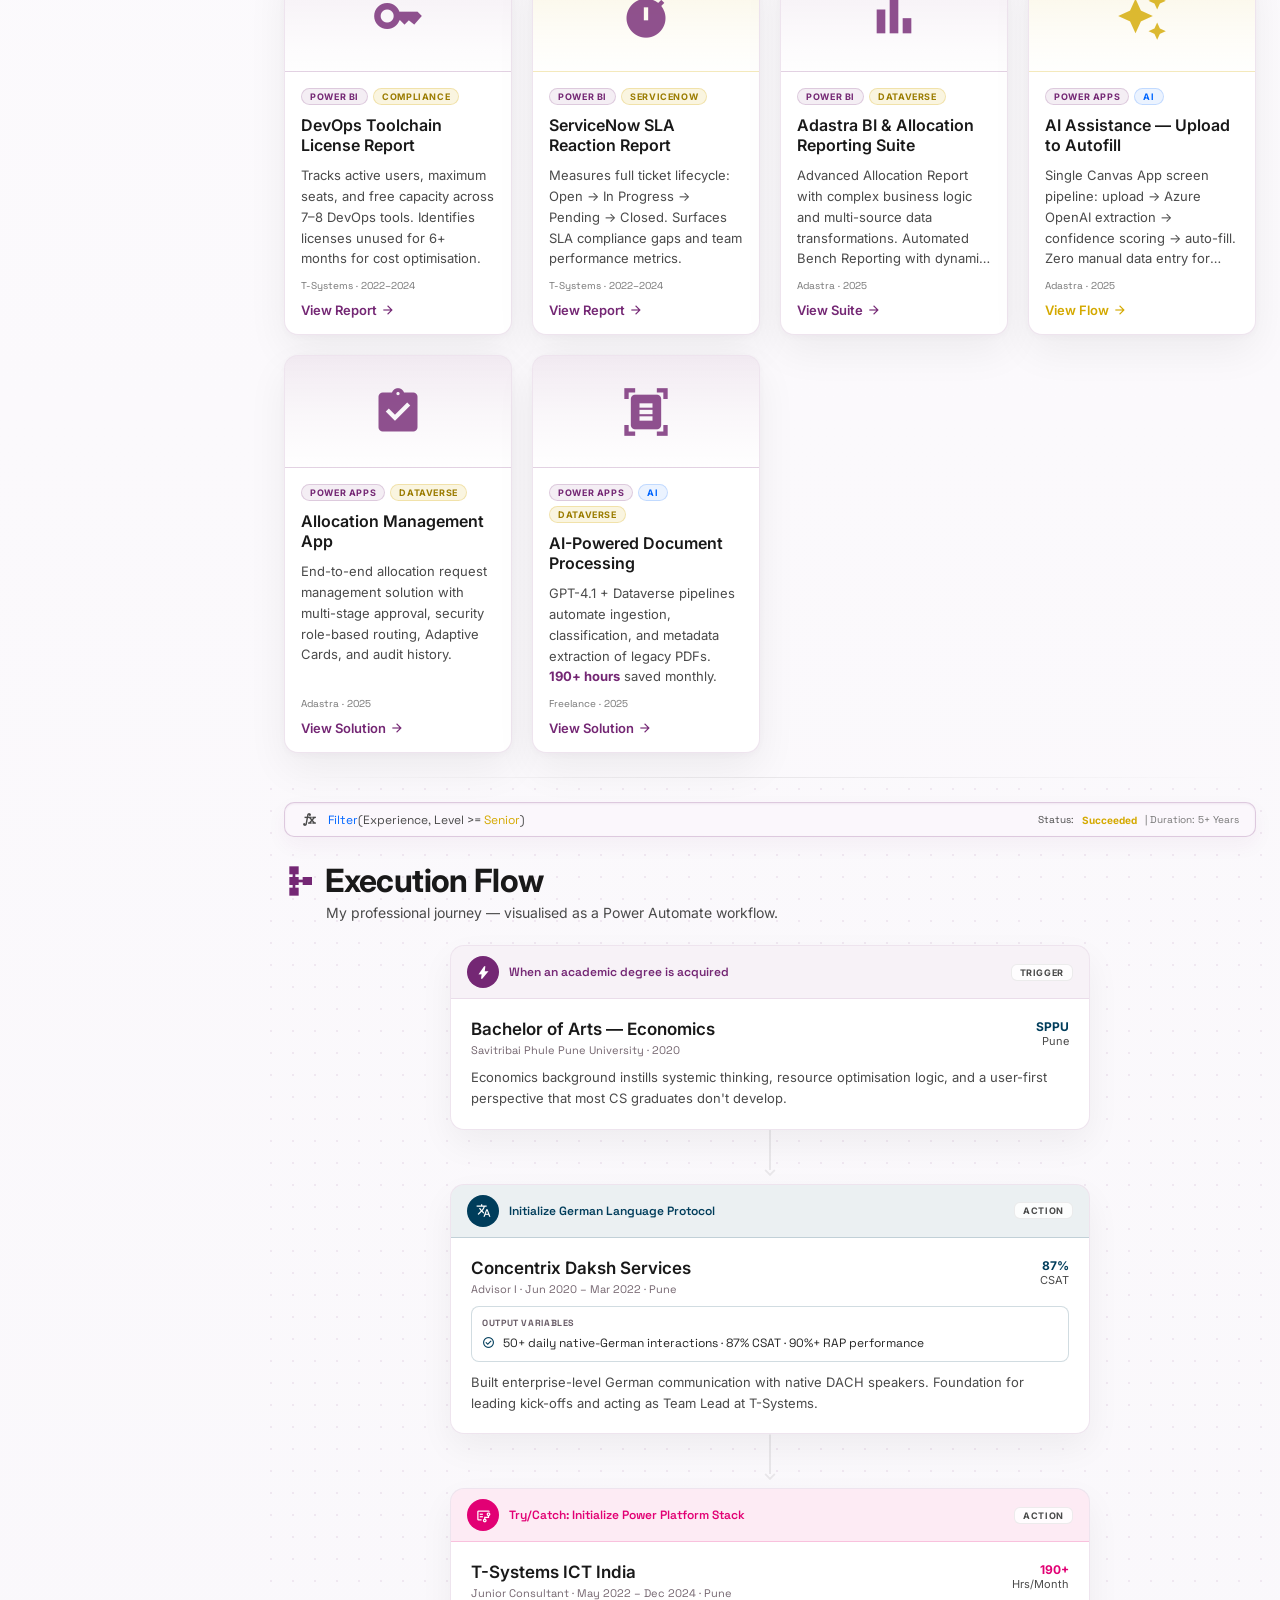
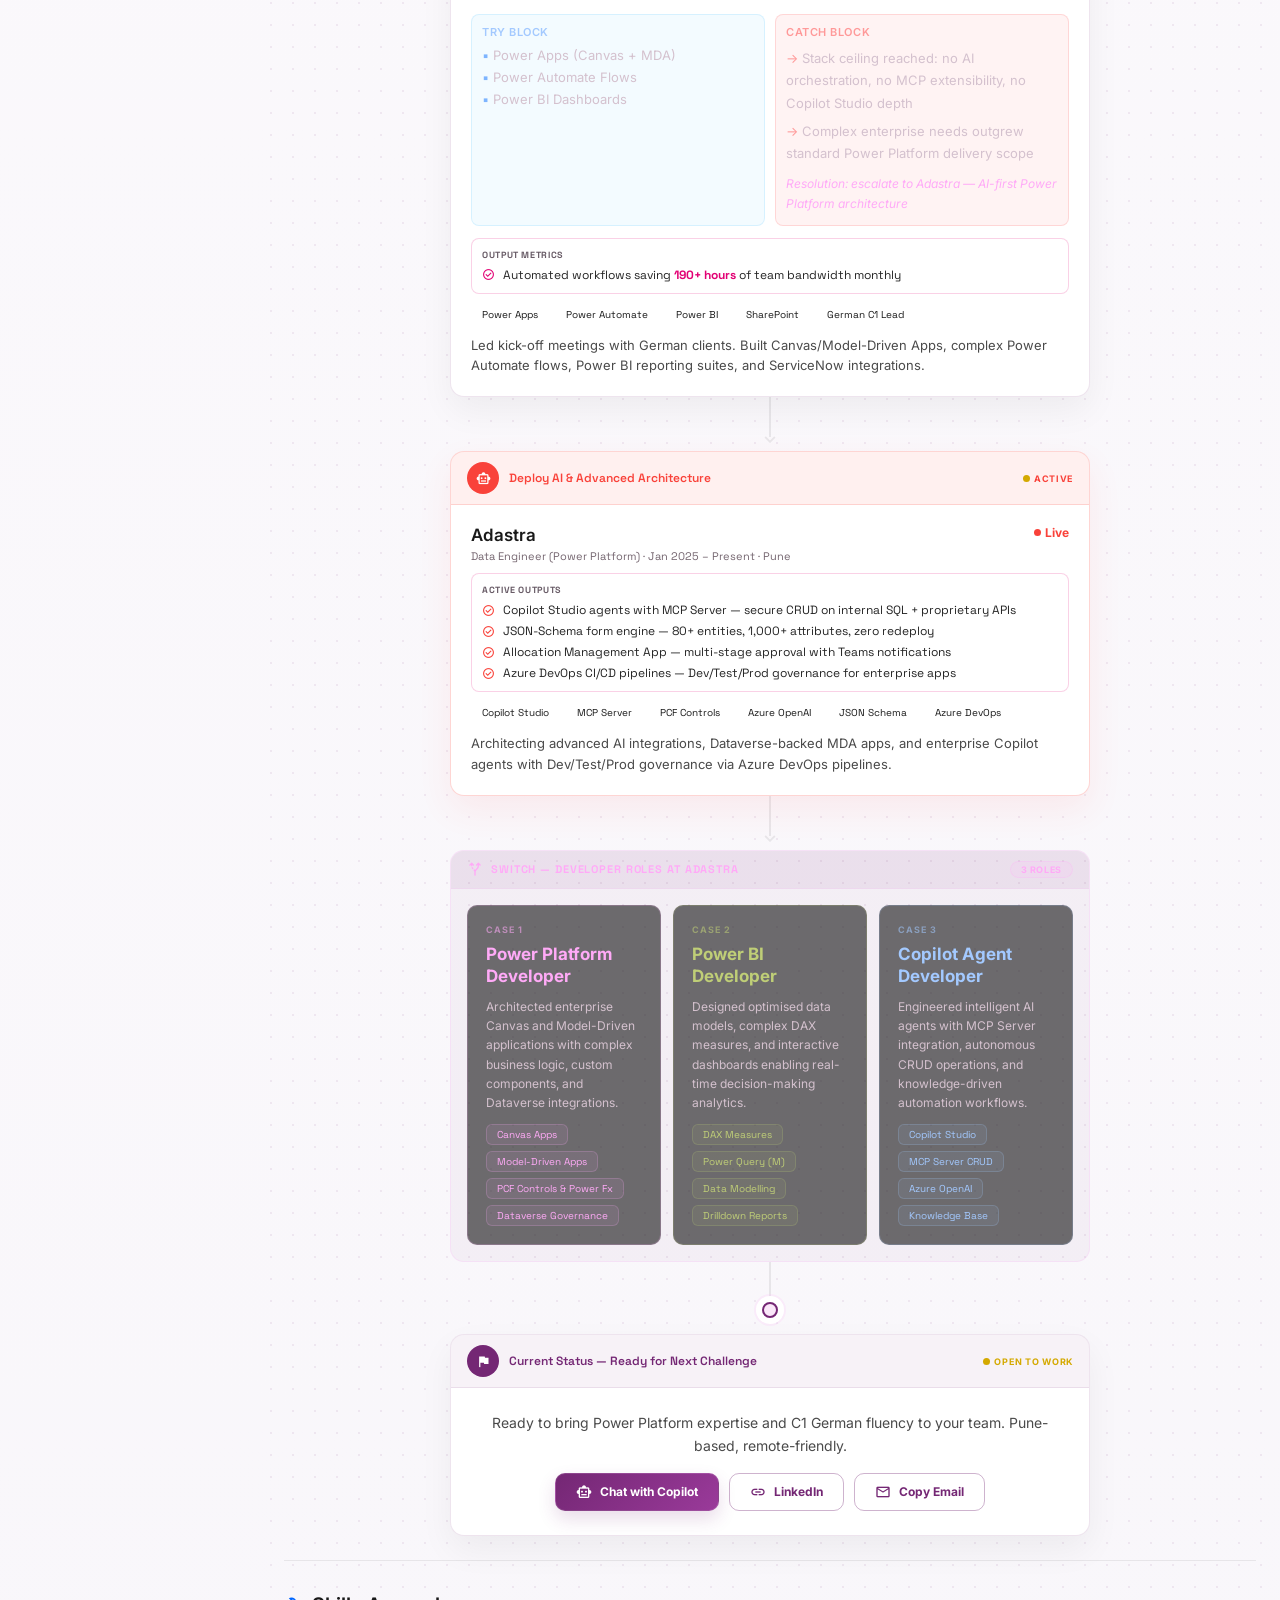
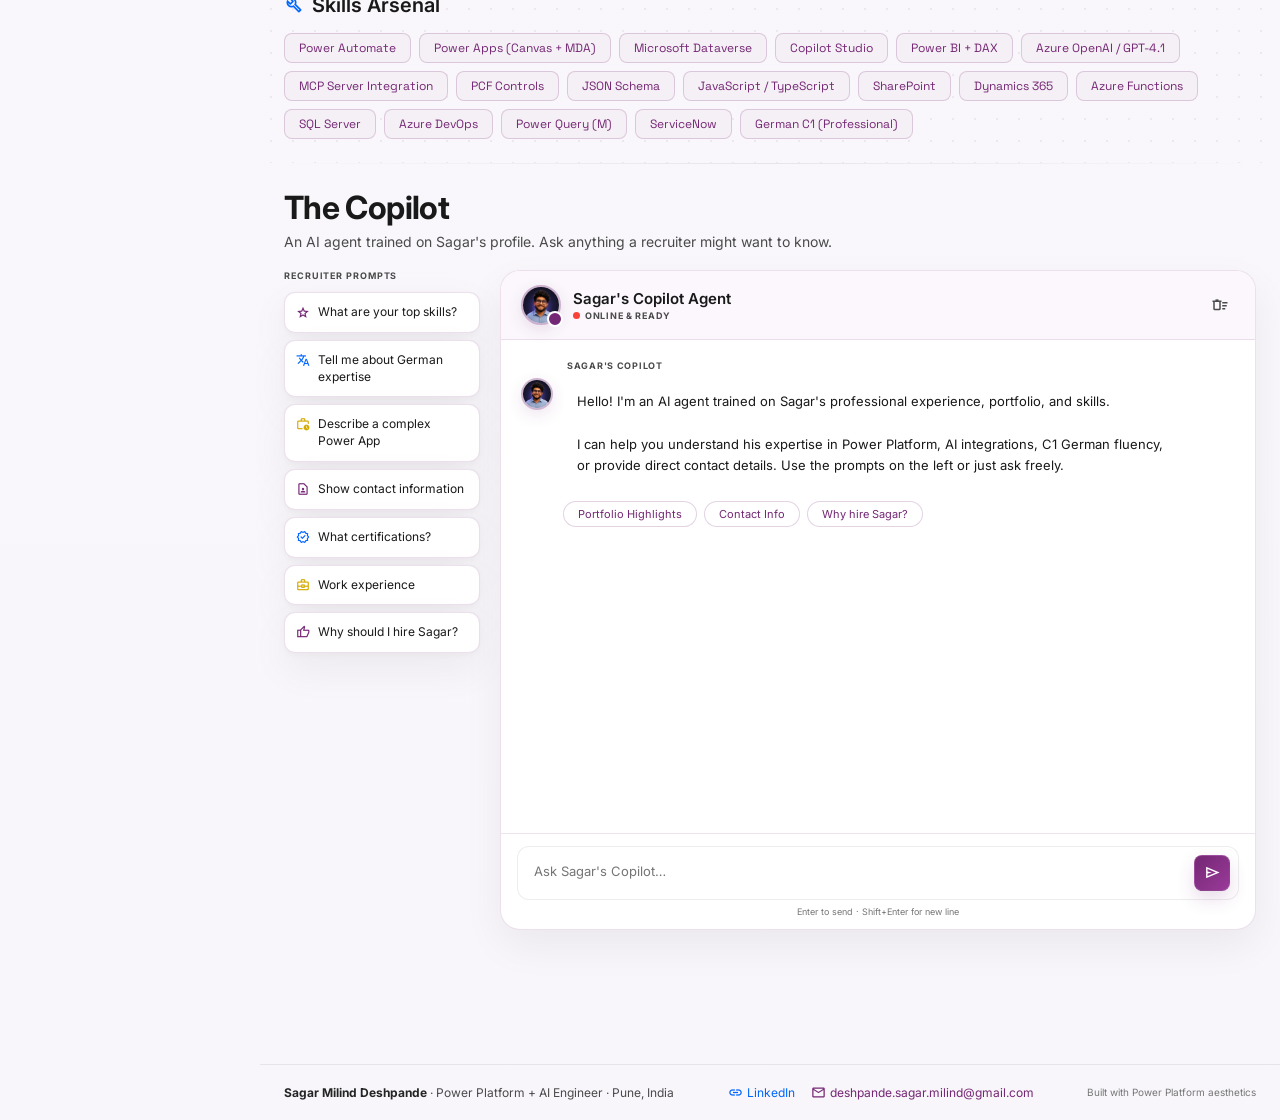
==== commit f68de535: "Cache-bust CSS/JS includes so updated lang.js loads (fixes stale About Me translation) netlify.toml " ====
--- a/index.html
+++ b/index.html
@@ -22,7 +22,7 @@
 <link href="https://fonts.googleapis.com/css2?family=Inter:wght@300;400;500;600;700&family=Space+Grotesk:wght@400;500;600&display=swap" rel="stylesheet">
 <link href="https://fonts.googleapis.com/css2?family=Material+Symbols+Outlined:wght,FILL@100..700,0..1&display=swap" rel="stylesheet">
     <script>document.documentElement.dataset.theme=localStorage.getItem('portfolio-theme')||(matchMedia('(prefers-color-scheme: dark)').matches?'dark':'light');</script>
-    <link rel="stylesheet" href="css/style.css">
+    <link rel="stylesheet" href="css/style.css?v=20260622">
 </head>
 <body>
 <div class="orb o1"></div><div class="orb o2"></div><div class="orb o3"></div>
@@ -301,7 +301,7 @@
     <div class="three-col u-0130">
       <div class="glass d1 reveal u-0131">
         <span class="msym u-0132">format_quote</span>
-        <p class="u-0133">"Sagar is a very helpful, cheerful, and polite team player who is a pleasure to work with. His German skills are impressive, especially considering that German is his third language. He made valuable contributions to an internal project by developing a Power App and creating insightful visualizations in Power BI. Throughout the project, he consistently demonstrated a proactive attitude and a strong willingness to help others. I truly enjoyed working with Sagar and would be happy to collaborate with him again in the future."</p>
+        <p class="u-0133">"Sagar is a very helpful, cheerful, and polite team player who is a pleasure to work with.<br> His German skills are impressive, especially considering that German is his third language.<br> He made valuable contributions to an internal project by developing a Power App and creating insightful visualizations in Power BI. Throughout the project, he consistently demonstrated a proactive attitude and a strong willingness to help others.<br> I truly enjoyed working with Sagar and would be happy to collaborate with him again in the future."</p>
         <div class="u-0134">
           <div class="u-0135">Sebastian Klohn</div>
           <div class="u-0136">Data Engineer · Adastra Germany</div>
@@ -311,7 +311,7 @@
       </div>
       <div class="glass d2 reveal u-0131">
         <span class="msym u-0132">format_quote</span>
-        <p class="u-0133">"I had the pleasure of working with Sagar and was always impressed by his proactive approach, technical expertise, and positive attitude.<br><br>Sagar combines strong Power Platform knowledge with excellent consulting skills. He worked confidently with German-speaking stakeholders, facilitated discussions in German, and consistently translated business requirements into practical solutions.<br><br>Beyond his technical contributions, Sagar helped drive improvements in the way the team worked by introducing Agile practices such as Scrum boards and regular stand-ups, many of which continue to benefit the team today. His solutions were designed with long-term value in mind, and several of the automations he developed are still actively used to improve efficiency.<br><br>Sagar is reliable, collaborative, and genuinely enjoyable to work with. I would highly recommend him to any organization looking for a consultant who can bridge the gap between business needs and technology."</p>
+        <p class="u-0133">"I had the pleasure of working with Sagar and was always impressed by his proactive approach, technical expertise, and positive attitude.<br>Sagar combines strong Power Platform knowledge with excellent consulting skills. He worked confidently with German-speaking stakeholders, facilitated discussions in German, and consistently translated business requirements into practical solutions.<br>Beyond his technical contributions, Sagar helped drive improvements in the way the team worked by introducing Agile practices such as Scrum boards and regular stand-ups, many of which continue to benefit the team today. His solutions were designed with long-term value in mind, and several of the automations he developed are still actively used to improve efficiency.<br>Sagar is reliable, collaborative, and genuinely enjoyable to work with. I would highly recommend him to any organization looking for a consultant who can bridge the gap between business needs and technology."</p>
         <div class="u-0134">
           <div class="u-0137">Madhura Gokhale</div>
           <div class="u-0136">Project Manager · T-Systems ICT India</div>
@@ -321,7 +321,7 @@
       </div>
       <div class="glass d3 reveal u-0131">
         <span class="msym u-0132">format_quote</span>
-        <p class="u-0133">"I had the pleasure of working with Sagar and can recommend him without hesitation. He is technically strong in low-code development and data visualization, but what truly sets him apart is his attitude: proactive, innovative, and with a great work ethic. He identifies opportunities before being asked and always delivers with quality. I have no doubt he will continue to do great work wherever he goes."</p>
+        <p class="u-0133">"I had the pleasure of working with Sagar and can recommend him without hesitation.<br> He is technically strong in low-code development and data visualization, but what truly sets him apart is his attitude: proactive, innovative, and with a great work ethic.<br> He identifies opportunities before being asked and always delivers with quality.<br> I have no doubt he will continue to do great work wherever he goes."</p>
         <div class="u-0134">
           <div class="u-0138">Max Rink</div>
           <div class="u-0136">Cloud Architect · Adastra</div>
@@ -882,8 +882,8 @@
 <div id="toast" class="u-0306">
   <span class="msym u-0146">check_circle</span><span id="toast-txt">Copied!</span>
 </div>
-    <script src="js/theme.js" defer></script>
-    <script src="js/main.js" defer></script>
-    <script src="js/lang.js" defer></script>
+    <script src="js/theme.js?v=20260622" defer></script>
+    <script src="js/main.js?v=20260622" defer></script>
+    <script src="js/lang.js?v=20260622" defer></script>
 </body>
 </html>
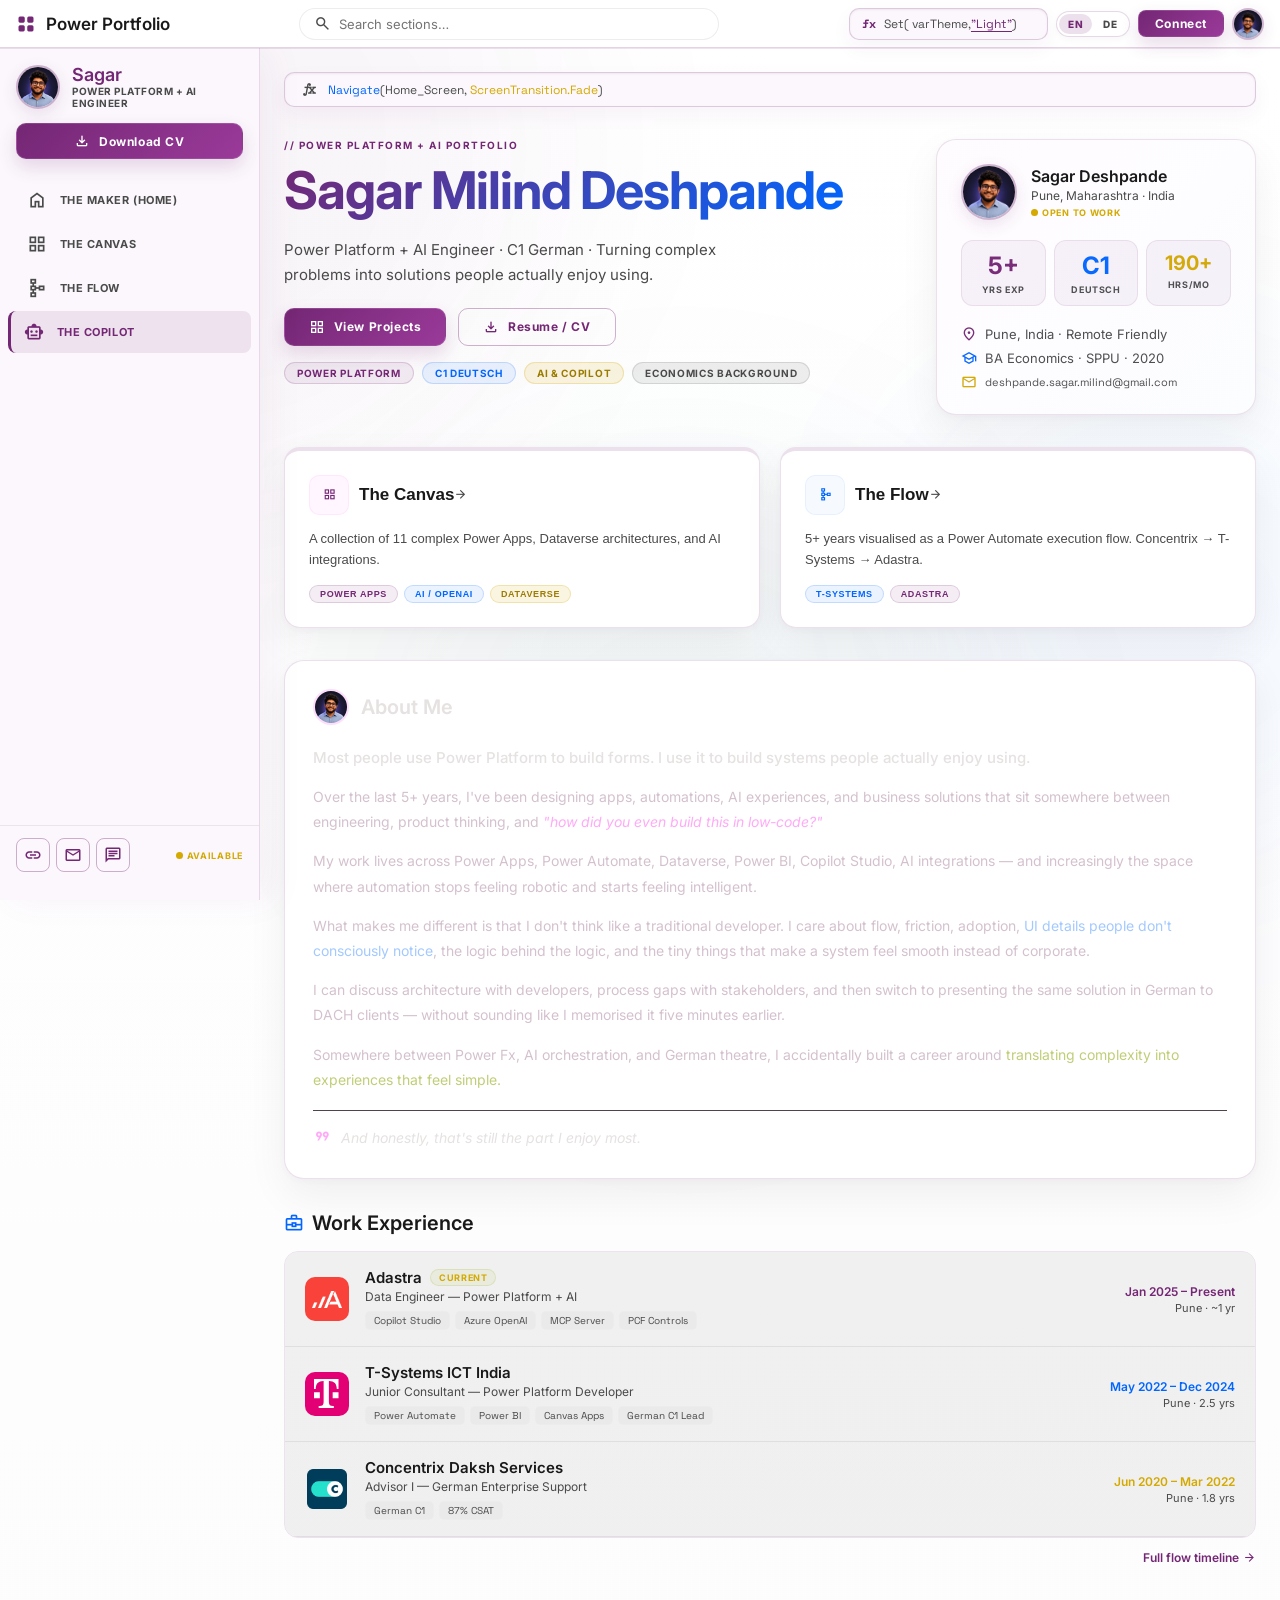
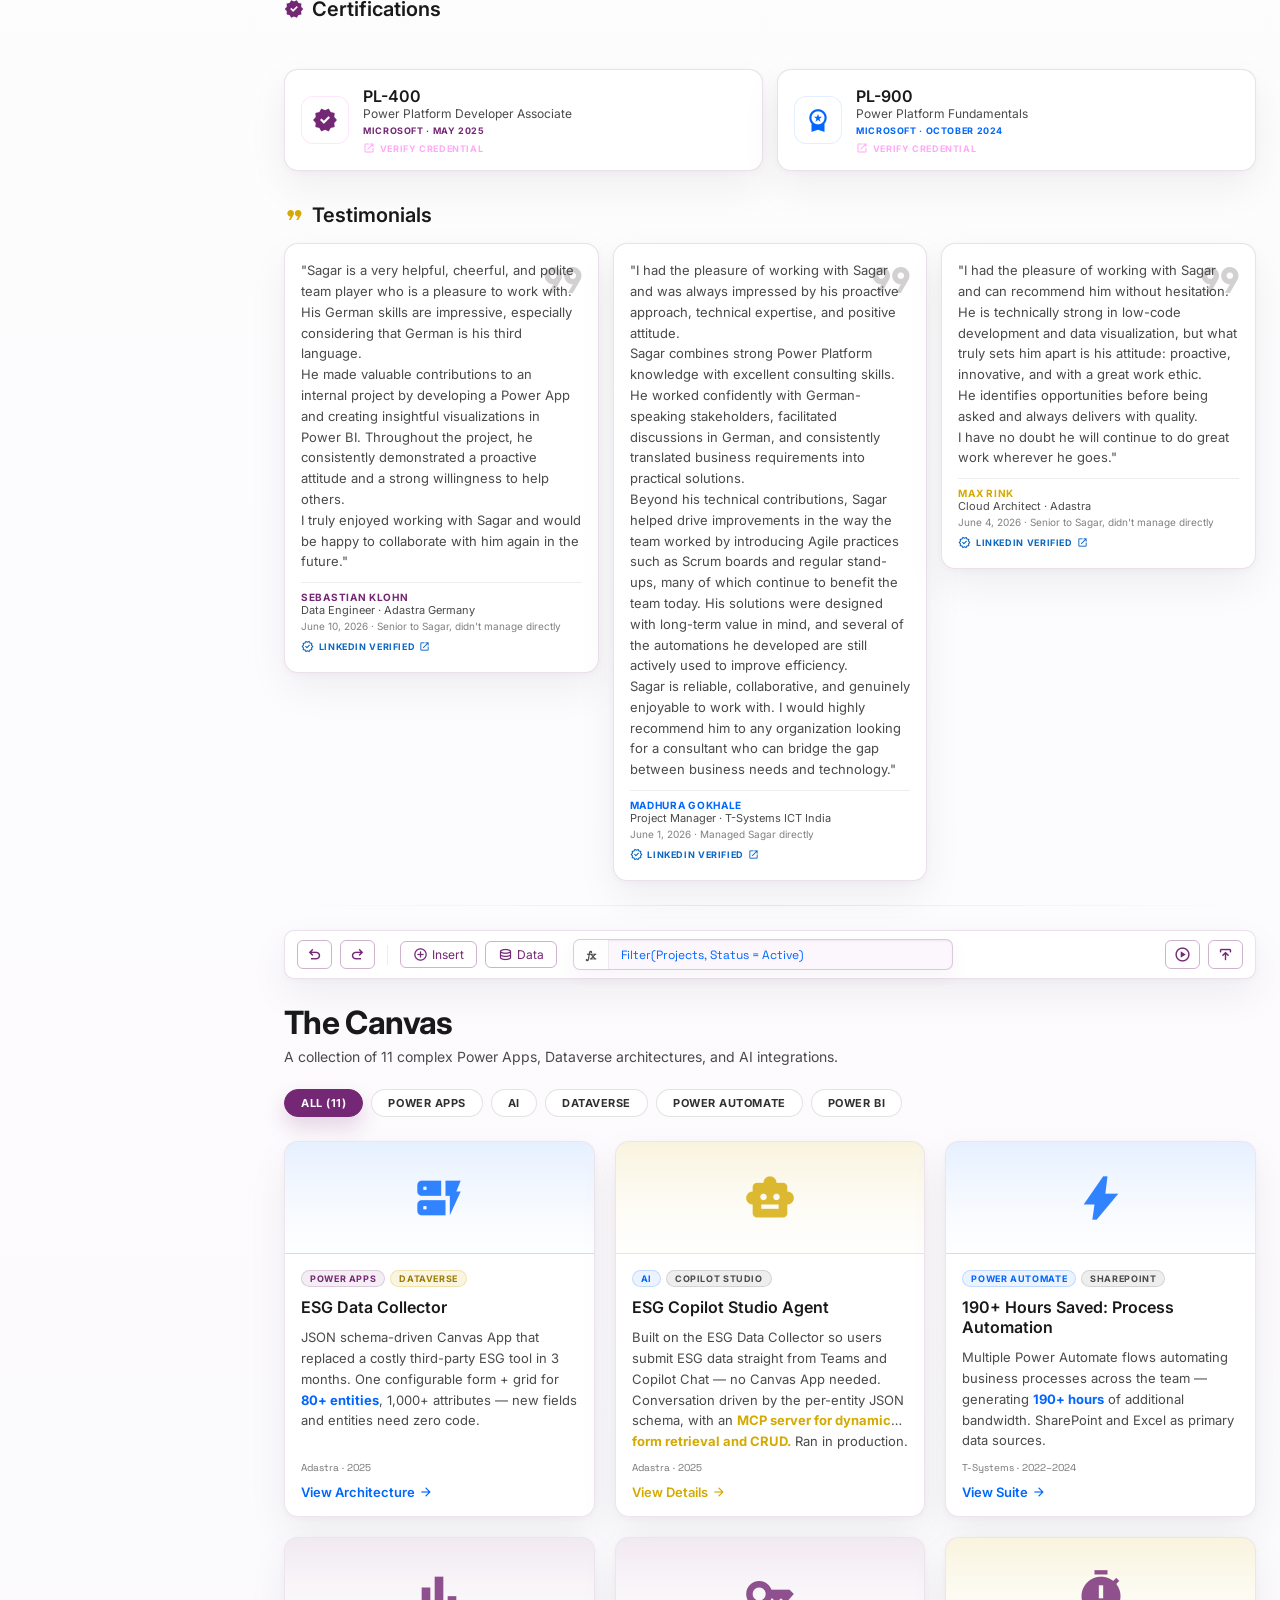
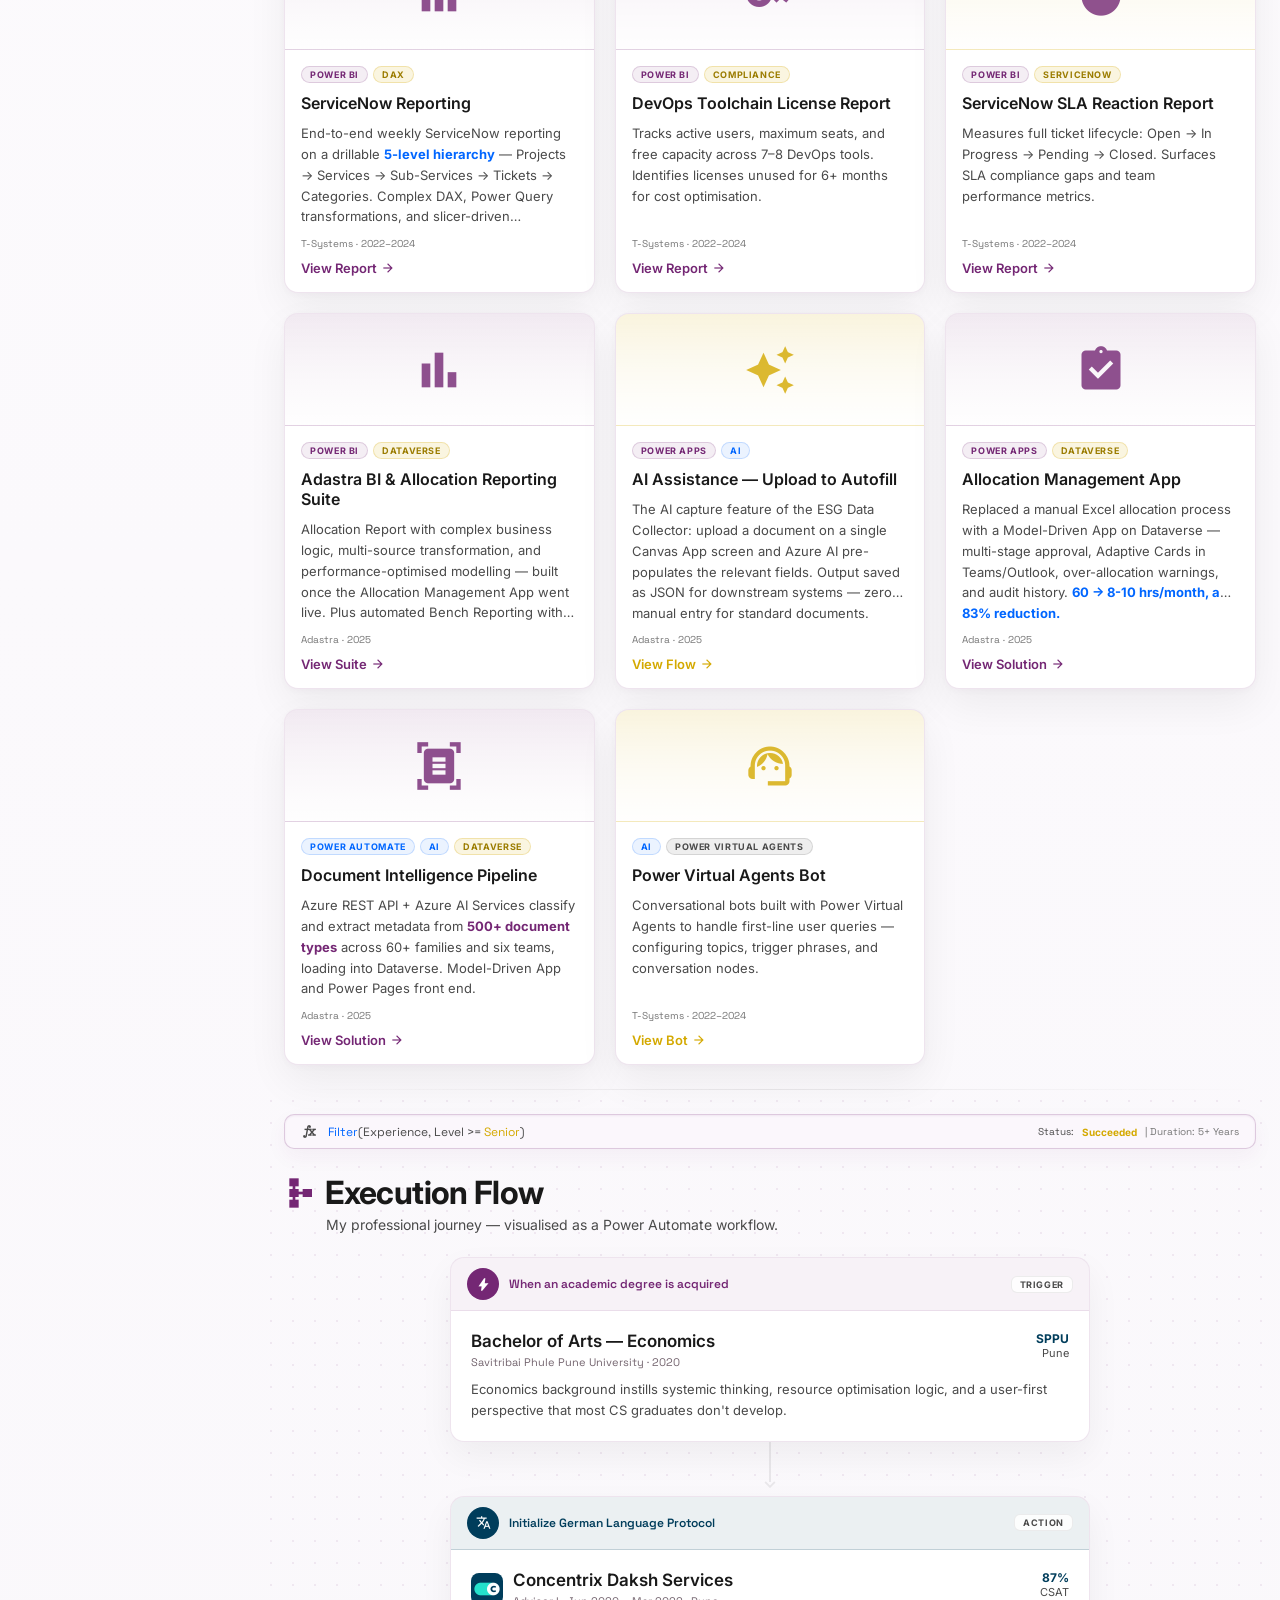
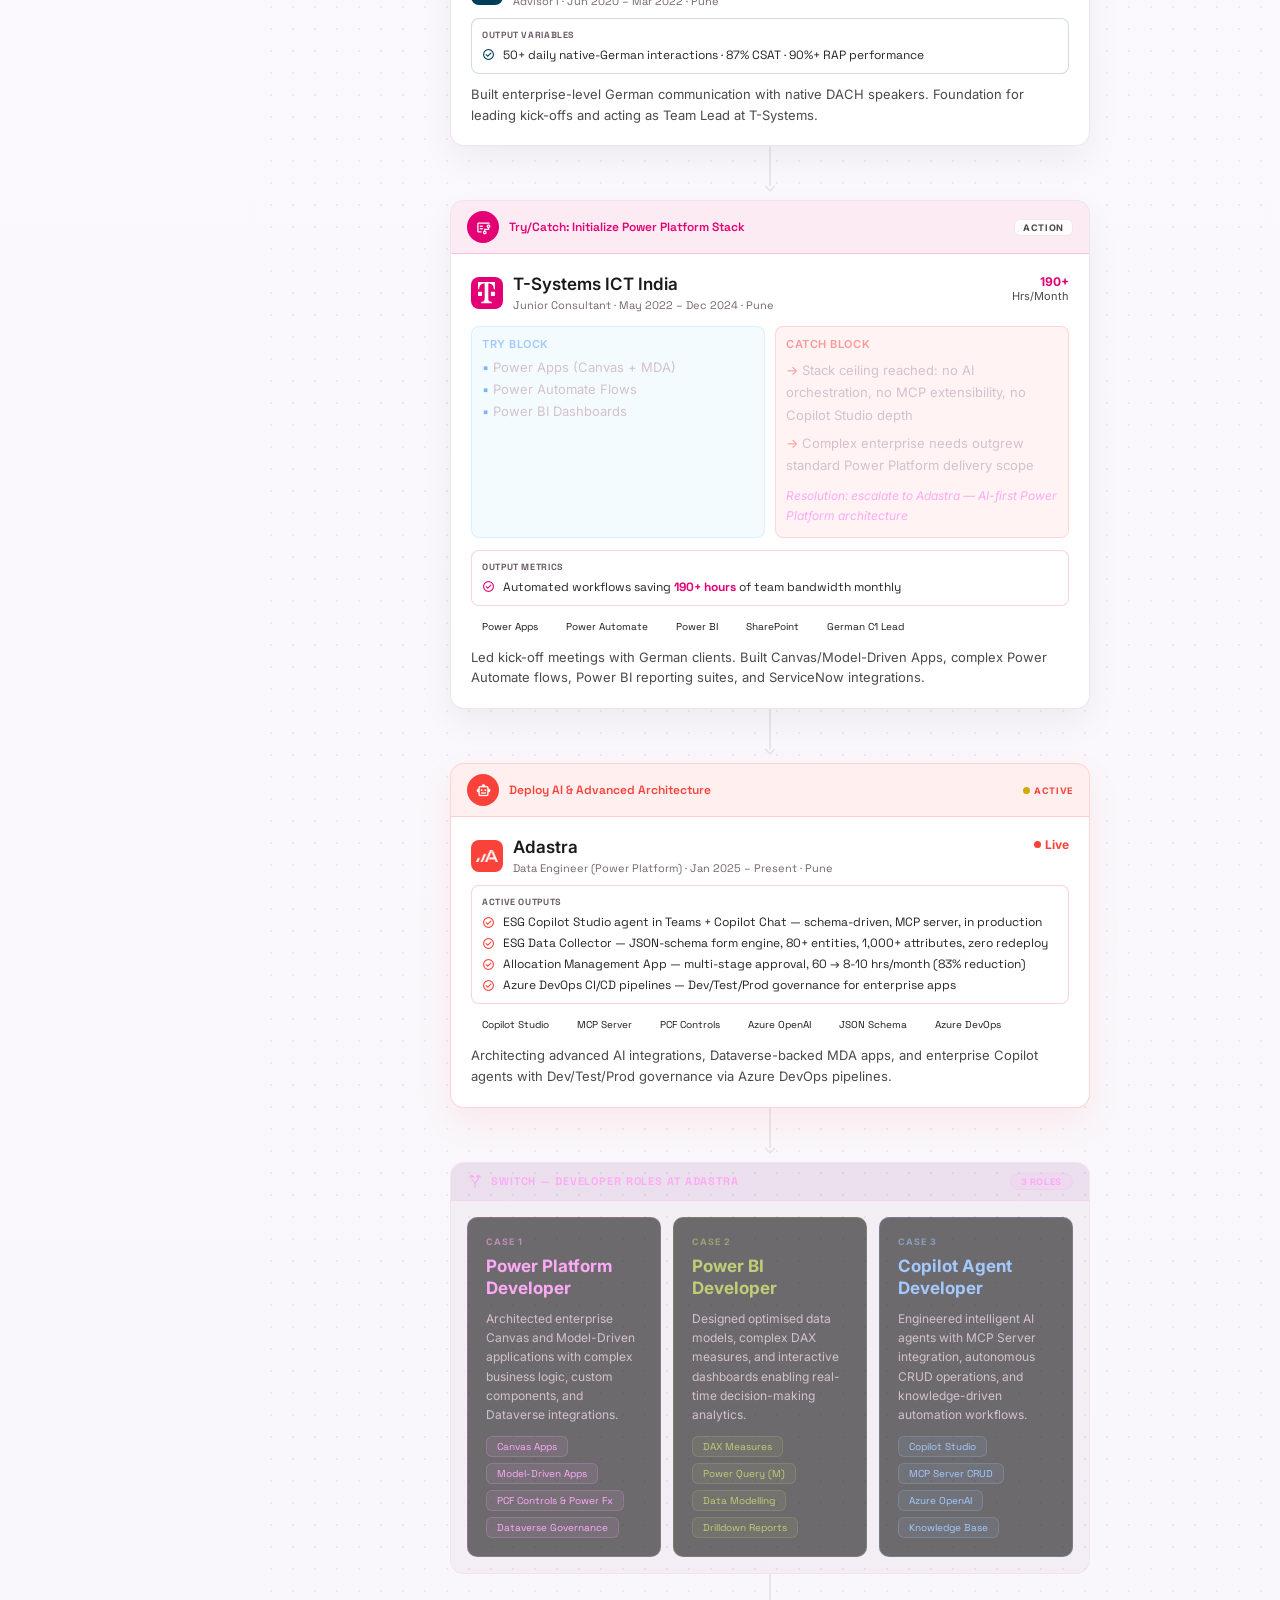
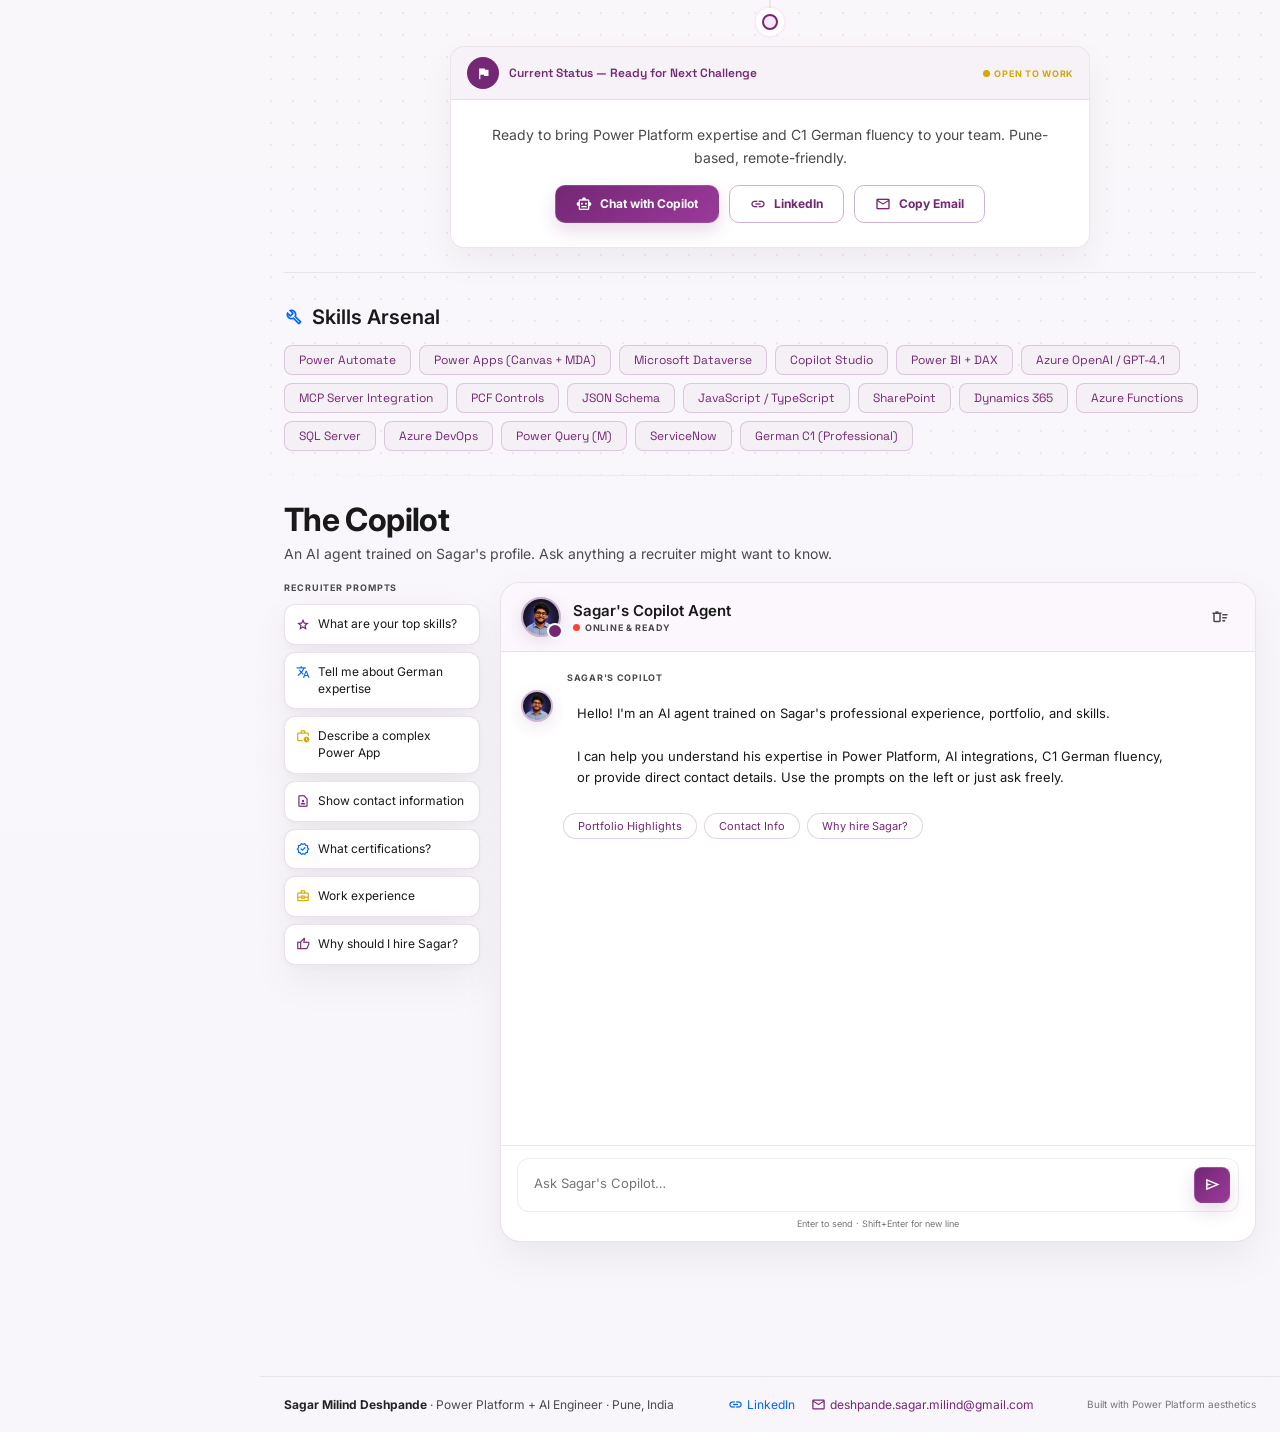
==== commit 9b606663: "Project and Structural changes" ====
--- a/index.html
+++ b/index.html
@@ -22,7 +22,7 @@
 <link href="https://fonts.googleapis.com/css2?family=Inter:wght@300;400;500;600;700&family=Space+Grotesk:wght@400;500;600&display=swap" rel="stylesheet">
 <link href="https://fonts.googleapis.com/css2?family=Material+Symbols+Outlined:wght,FILL@100..700,0..1&display=swap" rel="stylesheet">
     <script>document.documentElement.dataset.theme=localStorage.getItem('portfolio-theme')||(matchMedia('(prefers-color-scheme: dark)').matches?'dark':'light');</script>
-    <link rel="stylesheet" href="css/style.css?v=20260622">
+    <link rel="stylesheet" href="css/style.css?v=20260622c">
 </head>
 <body>
 <div class="orb o1"></div><div class="orb o2"></div><div class="orb o3"></div>
@@ -109,7 +109,7 @@
     <div class="u-0041">
       <div class="reveal d1">
         <div class="u-0042">// Power Platform + AI Portfolio</div>
-        <h1 class="u-0043" style="font-size:52px;letter-spacing:-.02em;margin:0;padding:0"><span class="grad-text" style="display:inline;white-space:nowrap">Sagar Milind Deshpande</span></h1>
+        <h1 class="u-0043" style="letter-spacing:-.02em;margin:0;padding:0"><span class="grad-text" style="display:inline">Sagar Milind Deshpande</span></h1>
       </div>
       <p class="reveal d2 u-0044">Power Platform + AI Engineer · C1 German · Turning complex problems into solutions people actually enjoy using.</p>
       <div class="reveal d3 u-0045">
@@ -173,7 +173,7 @@
         </div>
         <span class="msym u-0038">arrow_forward</span>
       </div>
-      <p class="u-0079">A collection of 10 complex Power Apps, Dataverse architectures, and AI integrations.</p>
+      <p class="u-0079">A collection of 11 complex Power Apps, Dataverse architectures, and AI integrations.</p>
       <div class="u-0080">
         <span class="u-0081">Power Apps</span>
         <span class="u-0082">AI / OpenAI</span>
@@ -223,8 +223,8 @@
     <h2 class="u-0086"><span class="msym u-0037">business_center</span>Work Experience</h2>
     <div class="u-0087">
       <div class="u-0088">
-        <div style="width:40px;height:40px;border-radius:10px;background:rgba(0,100,200,0.15);border:1px solid rgba(0,100,200,0.35);display:flex;align-items:center;justify-content:center;flex-shrink:0">
-          <span style="color:#4da3ff;font-size:13px;font-weight:700;letter-spacing:.05em;font-family:'Space Grotesk',monospace">AD</span>
+        <div class="company-logo-wrapper cl-adastra">
+          <img class="company-logo" src="images/logos/adastra.png" alt="Adastra logo" loading="lazy" width="40" height="40">
         </div>
         <div class="u-0090">
           <div class="u-0091">
@@ -242,8 +242,8 @@
         <div class="u-0096"><div class="u-0097">Jan 2025 – Present</div><div class="u-0098">Pune · ~1 yr</div></div>
       </div>
       <div class="u-0088">
-        <div style="width:40px;height:40px;border-radius:10px;background:rgba(226,0,116,0.15);border:1px solid rgba(226,0,116,0.35);display:flex;align-items:center;justify-content:center;flex-shrink:0">
-          <span style="color:#e20074;font-size:13px;font-weight:700;letter-spacing:.05em;font-family:'Space Grotesk',monospace">TS</span>
+        <div class="company-logo-wrapper cl-tsystems">
+          <img class="company-logo" src="images/logos/tsystems.svg" alt="T-Systems logo" loading="lazy" width="40" height="40">
         </div>
         <div class="u-0090">
           <div class="u-0092">T-Systems ICT India</div>
@@ -258,8 +258,8 @@
         <div class="u-0096"><div class="u-0101">May 2022 – Dec 2024</div><div class="u-0098">Pune · 2.5 yrs</div></div>
       </div>
       <div class="u-0088">
-        <div style="width:40px;height:40px;border-radius:10px;background:rgba(255,107,53,0.15);border:1px solid rgba(255,107,53,0.35);display:flex;align-items:center;justify-content:center;flex-shrink:0">
-          <span style="color:#ff6b35;font-size:13px;font-weight:700;letter-spacing:.05em;font-family:'Space Grotesk',monospace">CX</span>
+        <div class="company-logo-wrapper cl-concentrix">
+          <img class="company-logo" src="images/logos/concentrix.png" alt="Concentrix logo" loading="lazy" width="40" height="40">
         </div>
         <div class="u-0090">
           <div class="u-0092">Concentrix Daksh Services</div>
@@ -354,10 +354,10 @@
   </div>
   <div class="reveal">
     <h1 class="u-0152">The Canvas</h1>
-    <p class="u-0038">A collection of 10 complex Power Apps, Dataverse architectures, and AI integrations.</p>
+    <p class="u-0038">A collection of 11 complex Power Apps, Dataverse architectures, and AI integrations.</p>
   </div>
   <div class="reveal u-0047">
-    <button class="filter-btn active" data-filter="all">All (10)</button>
+    <button class="filter-btn active" data-filter="all">All (11)</button>
     <button class="filter-btn" data-filter="pa">Power Apps</button>
     <button class="filter-btn" data-filter="ai">AI</button>
     <button class="filter-btn" data-filter="dv">Dataverse</button>
@@ -365,7 +365,7 @@
     <button class="filter-btn" data-filter="bi">Power BI</button>
   </div>
   <div id="pgrid" class="pgrid u-0153">
-    <article class="glass pcard reveal d1 u-0154" data-t="pa,dv">
+    <article class="glass pcard reveal d1 u-0154" data-t="pa,dv,ai">
       <div class="u-0167">
         <div class="u-0156"></div>
         <span class="msym mf u-0168">dynamic_form</span>
@@ -375,8 +375,8 @@
           <span class="u-0160">Power Apps</span>
           <span class="u-0162">Dataverse</span>
         </div>
-        <h3 class="u-0056">JSON-Schema Dynamic Form Engine</h3>
-        <p class="u-0163">Recursive Canvas App generating forms from Dataverse JSON schemas. <strong class="u-0037">80+ entities</strong>, 1,000+ attributes — zero code changes per config update.</p>
+        <h3 class="u-0056">ESG Data Collector</h3>
+        <p class="u-0163">JSON schema-driven Canvas App that replaced a costly third-party ESG tool in 3 months. One configurable form + grid for <strong class="u-0037">80+ entities</strong>, 1,000+ attributes — new fields and entities need zero code.</p>
         <div class="u-0164">Adastra · 2025</div>
         <button data-modal="0" class="u-0169">View Architecture <span class="msym u-0166">arrow_forward</span></button>
       </div>
@@ -391,8 +391,8 @@
           <span class="u-0161">AI</span>
           <span class="u-0172">Copilot Studio</span>
         </div>
-        <h3 class="u-0056">Advanced Copilot Studio Agent</h3>
-        <p class="u-0163">Enterprise-grade agent using MCP Server for secure CRUD on internal SQL databases. Knowledge base embedded for guided workflow walkthroughs. <strong class="u-0039">Reduced average ticket resolution time by ~40% and eliminated the need for developer intervention on routine data requests.</strong></p>
+        <h3 class="u-0056">ESG Copilot Studio Agent</h3>
+        <p class="u-0163">Built on the ESG Data Collector so users submit ESG data straight from Teams and Copilot Chat — no Canvas App needed. Conversation driven by the per-entity JSON schema, with an <strong class="u-0039">MCP server for dynamic form retrieval and CRUD.</strong> Ran in production.</p>
         <div class="u-0164">Adastra · 2025</div>
         <button data-modal="1" class="u-0173">View Details <span class="msym u-0166">arrow_forward</span></button>
       </div>
@@ -407,8 +407,8 @@
           <span class="u-0161">Power Automate</span>
           <span class="u-0172">SharePoint</span>
         </div>
-        <h3 class="u-0056">190+ Hours Saved: Enterprise Automation</h3>
-        <p class="u-0163">Comprehensive Power Automate suite — approval routing, document workflows, cross-platform notifications, scheduled pipelines, full SharePoint integration.</p>
+        <h3 class="u-0056">190+ Hours Saved: Process Automation</h3>
+        <p class="u-0163">Multiple Power Automate flows automating business processes across the team — generating <strong class="u-0037">190+ hours</strong> of additional bandwidth. SharePoint and Excel as primary data sources.</p>
         <div class="u-0164">T-Systems · 2022–2024</div>
         <button data-modal="2" class="u-0169">View Suite <span class="msym u-0166">arrow_forward</span></button>
       </div>
@@ -423,8 +423,8 @@
           <span class="u-0160">Power BI</span>
           <span class="u-0162">DAX</span>
         </div>
-        <h3 class="u-0056">Ticket Hierarchy Report</h3>
-        <p class="u-0163">A drillable 5-level hierarchy — Registered Projects → Services → Sub-Services → Tickets → Categories. Segmented by PU, BA, BU with service classification by Level and Bundle.</p>
+        <h3 class="u-0056">ServiceNow Reporting</h3>
+        <p class="u-0163">End-to-end weekly ServiceNow reporting on a drillable <strong class="u-0037">5-level hierarchy</strong> — Projects → Services → Sub-Services → Tickets → Categories. Complex DAX, Power Query transformations, and slicer-driven dashboards.</p>
         <div class="u-0164">T-Systems · 2022–2024</div>
         <button data-modal="3" class="u-0165">View Report <span class="msym u-0166">arrow_forward</span></button>
       </div>
@@ -472,7 +472,7 @@
           <span class="u-0162">Dataverse</span>
         </div>
         <h3 class="u-0056">Adastra BI & Allocation Reporting Suite</h3>
-        <p class="u-0163">Advanced Allocation Report with complex business logic and multi-source data transformations. Automated Bench Reporting with dynamic parameters and DAX drilldowns embedded in enterprise app.</p>
+        <p class="u-0163">Allocation Report with complex business logic, multi-source transformation, and performance-optimised modelling — built once the Allocation Management App went live. Plus automated Bench Reporting with dynamic parameters, bookmarks, and DAX drilldowns embedded in the app.</p>
         <div class="u-0164">Adastra · 2025</div>
         <button data-modal="6" class="u-0165">View Suite <span class="msym u-0166">arrow_forward</span></button>
       </div>
@@ -488,7 +488,7 @@
           <span class="u-0161">AI</span>
         </div>
         <h3 class="u-0056">AI Assistance — Upload to Autofill</h3>
-        <p class="u-0163">Single Canvas App screen pipeline: upload → Azure OpenAI extraction → confidence scoring → auto-fill. Zero manual data entry for standard documents.</p>
+        <p class="u-0163">The AI capture feature of the ESG Data Collector: upload a document on a single Canvas App screen and Azure AI pre-populates the relevant fields. Output saved as JSON for downstream systems — zero manual entry for standard documents.</p>
         <div class="u-0164">Adastra · 2025</div>
         <button data-modal="7" class="u-0173">View Flow <span class="msym u-0166">arrow_forward</span></button>
       </div>
@@ -504,26 +504,42 @@
           <span class="u-0162">Dataverse</span>
         </div>
         <h3 class="u-0056">Allocation Management App</h3>
-        <p class="u-0163">End-to-end allocation request management solution with multi-stage approval, security role-based routing, Adaptive Cards, and audit history.</p>
+        <p class="u-0163">Replaced a manual Excel allocation process with a Model-Driven App on Dataverse — multi-stage approval, Adaptive Cards in Teams/Outlook, over-allocation warnings, and audit history. <strong class="u-0037">60 → 8-10 hrs/month, an 83% reduction.</strong></p>
         <div class="u-0164">Adastra · 2025</div>
         <button data-modal="8" class="u-0165">View Solution <span class="msym u-0166">arrow_forward</span></button>
       </div>
     </article>
-    <article class="glass pcard reveal d1 u-0154" data-t="ai,pa,dv">
+    <article class="glass pcard reveal d1 u-0154" data-t="ai,pm,dv">
       <div class="u-0155">
         <div class="u-0156"></div>
         <span class="msym mf u-0157">document_scanner</span>
       </div>
       <div class="u-0158">
         <div class="u-0159">
-          <span class="u-0160">Power Apps</span>
+          <span class="u-0161">Power Automate</span>
           <span class="u-0161">AI</span>
           <span class="u-0162">Dataverse</span>
         </div>
-        <h3 class="u-0056">AI-Powered Document Processing</h3>
-        <p class="u-0163">GPT-4.1 + Dataverse pipelines automate ingestion, classification, and metadata extraction of legacy PDFs. <strong class="u-0077">190+ hours</strong> saved monthly.</p>
-        <div class="u-0164">Freelance · 2025</div>
+        <h3 class="u-0056">Document Intelligence Pipeline</h3>
+        <p class="u-0163">Azure REST API + Azure AI Services classify and extract metadata from <strong class="u-0077">500+ document types</strong> across 60+ families and six teams, loading into Dataverse. Model-Driven App and Power Pages front end.</p>
+        <div class="u-0164">Adastra · 2025</div>
         <button data-modal="9" class="u-0165">View Solution <span class="msym u-0166">arrow_forward</span></button>
+      </div>
+    </article>
+    <article class="glass pcard reveal d2 u-0154" data-t="ai">
+      <div class="u-0170">
+        <div class="u-0156"></div>
+        <span class="msym mf u-0171">support_agent</span>
+      </div>
+      <div class="u-0158">
+        <div class="u-0159">
+          <span class="u-0161">AI</span>
+          <span class="u-0172">Power Virtual Agents</span>
+        </div>
+        <h3 class="u-0056">Power Virtual Agents Bot</h3>
+        <p class="u-0163">Conversational bots built with Power Virtual Agents to handle first-line user queries — configuring topics, trigger phrases, and conversation nodes.</p>
+        <div class="u-0164">T-Systems · 2022–2024</div>
+        <button data-modal="10" class="u-0173">View Bot <span class="msym u-0166">arrow_forward</span></button>
       </div>
     </article>
   </div>
@@ -581,7 +597,7 @@
       </div>
       <div class="u-0195">
         <div class="u-0196">
-          <div><h3 class="u-0197">Concentrix Daksh Services</h3><div class="u-0198">Advisor I · Jun 2020 – Mar 2022 · Pune</div></div>
+          <div class="flow-co-head"><div class="company-logo-wrapper company-logo-sm cl-concentrix"><img class="company-logo" src="images/logos/concentrix.png" alt="Concentrix logo" loading="lazy"></div><div><h3 class="u-0197">Concentrix Daksh Services</h3><div class="u-0198">Advisor I · Jun 2020 – Mar 2022 · Pune</div></div></div>
           <div class="u-0096"><div class="u-0199">87%</div><div class="u-0136">CSAT</div></div>
         </div>
         <div class="u-0206">
@@ -602,10 +618,10 @@
       </div>
       <div class="u-0195">
         <div class="u-0196">
-          <div><h3 class="u-0197">T-Systems ICT India</h3><div class="u-0198">Junior Consultant · May 2022 – Dec 2024 · Pune</div></div>
+          <div class="flow-co-head"><div class="company-logo-wrapper company-logo-sm cl-tsystems"><img class="company-logo" src="images/logos/tsystems.svg" alt="T-Systems logo" loading="lazy"></div><div><h3 class="u-0197">T-Systems ICT India</h3><div class="u-0198">Junior Consultant · May 2022 – Dec 2024 · Pune</div></div></div>
           <div class="u-0096"><div class="u-0214">190+</div><div class="u-0136">Hrs/Month</div></div>
         </div>
-        <div style="margin-top:14px;display:grid;grid-template-columns:1fr 1fr;gap:10px">
+        <div class="trycatch-grid" style="margin-top:14px;display:grid;grid-template-columns:1fr 1fr;gap:10px">
           <div style="background:rgba(100,200,255,.08);border:1px solid rgba(100,200,255,.2);border-radius:8px;padding:10px">
             <div style="font-size:11px;font-weight:600;color:#a3c9ff;text-transform:uppercase;letter-spacing:.05em;margin-bottom:8px">Try Block</div>
             <div style="display:flex;flex-direction:column;gap:6px;font-size:13px;color:#d4c1ce">
@@ -648,15 +664,15 @@
       </div>
       <div class="u-0195">
         <div class="u-0196">
-          <div><h3 class="u-0197">Adastra</h3><div class="u-0198">Data Engineer (Power Platform) · Jan 2025 – Present · Pune</div></div>
+          <div class="flow-co-head"><div class="company-logo-wrapper company-logo-sm cl-adastra"><img class="company-logo" src="images/logos/adastra.png" alt="Adastra logo" loading="lazy"></div><div><h3 class="u-0197">Adastra</h3><div class="u-0198">Data Engineer (Power Platform) · Jan 2025 – Present · Pune</div></div></div>
           <div class="u-0224"><div class="pulse u-0225"></div><span class="u-0226">Live</span></div>
         </div>
         <div class="u-0215">
           <div class="u-0216">Active Outputs</div>
           <div class="u-0227">
-            <div class="u-0010"><span class="msym u-0228">check_circle</span><span class="u-0209">Copilot Studio agents with MCP Server — secure CRUD on internal SQL + proprietary APIs</span></div>
-            <div class="u-0010"><span class="msym u-0228">check_circle</span><span class="u-0209">JSON-Schema form engine — 80+ entities, 1,000+ attributes, zero redeploy</span></div>
-            <div class="u-0010"><span class="msym u-0228">check_circle</span><span class="u-0209">Allocation Management App — multi-stage approval with Teams notifications</span></div>
+            <div class="u-0010"><span class="msym u-0228">check_circle</span><span class="u-0209">ESG Copilot Studio agent in Teams + Copilot Chat — schema-driven, MCP server, in production</span></div>
+            <div class="u-0010"><span class="msym u-0228">check_circle</span><span class="u-0209">ESG Data Collector — JSON-schema form engine, 80+ entities, 1,000+ attributes, zero redeploy</span></div>
+            <div class="u-0010"><span class="msym u-0228">check_circle</span><span class="u-0209">Allocation Management App — multi-stage approval, 60 → 8-10 hrs/month (83% reduction)</span></div>
             <div class="u-0010"><span class="msym u-0228">check_circle</span><span class="u-0209">Azure DevOps CI/CD pipelines — Dev/Test/Prod governance for enterprise apps</span></div>
           </div>
         </div>
@@ -883,7 +899,7 @@
   <span class="msym u-0146">check_circle</span><span id="toast-txt">Copied!</span>
 </div>
     <script src="js/theme.js?v=20260622" defer></script>
-    <script src="js/main.js?v=20260622" defer></script>
+    <script src="js/main.js?v=20260622c" defer></script>
     <script src="js/lang.js?v=20260622" defer></script>
 </body>
 </html>
--- a/css/style.css
+++ b/css/style.css
@@ -374,25 +374,60 @@
   box-shadow: 0 4px 14px rgba(255, 170, 247, .12)
 }
 
+/* Company logo chips — uniform rounded squares used in Work Experience
+   and (small variant) in the Flow timeline. Each chip carries its own
+   contrast so white logos stay visible in both light and dark themes. */
 .company-logo-wrapper {
   display: flex;
   align-items: center;
   justify-content: center;
-  width: 56px;
-  height: 56px;
-  border-radius: 12px;
-  background: var(--company-bg);
-  border: 2px solid var(--company-color);
-  padding: 8px;
-  margin-right: 16px
+  width: 44px;
+  height: 44px;
+  border-radius: 10px;
+  padding: 7px;
+  flex-shrink: 0;
+  overflow: hidden
 }
 
 .company-logo {
   max-width: 100%;
   max-height: 100%;
   object-fit: contain;
-  width: 40px;
-  height: 40px
+  display: block
+}
+
+/* Brand-tinted backgrounds so the white Adastra/T-Systems logos pop */
+.cl-adastra {
+  background: var(--adastra-primary)
+}
+
+.cl-tsystems {
+  background: var(--tsystems-primary)
+}
+
+/* Concentrix art is a self-contained colored app-icon — show it
+   edge-to-edge on a transparent chip rather than icon-in-icon */
+.cl-concentrix {
+  background: transparent;
+  padding: 0
+}
+
+/* Small variant for the Flow timeline card headers */
+.flow-co-head {
+  display: flex;
+  align-items: center;
+  gap: 10px
+}
+
+.company-logo-sm {
+  width: 32px;
+  height: 32px;
+  border-radius: 8px;
+  padding: 5px
+}
+
+.company-logo-sm.cl-concentrix {
+  padding: 0
 }
 
 .filter-btn {
@@ -680,19 +715,7 @@
     display: flex !important
   }
 
-  .hero-grid {
-    flex-direction: column !important
-  }
-
-  .hero-grid .stats-card {
-    width: 100% !important
-  }
-
   .two-col {
-    grid-template-columns: 1fr !important
-  }
-
-  .three-col {
     grid-template-columns: 1fr !important
   }
 
@@ -704,10 +727,35 @@
   .chat-sidebar {
     display: none !important
   }
-
-  /* Canvas: single column on mobile */
-  .u-0153 {
-    grid-template-columns: 1fr !important
+}
+
+/* ── Header de-cluttering on phones ── */
+@media(max-width:640px) {
+  .u-0006 {
+    display: none
+  }
+}
+
+@media(max-width:480px) {
+  .u-0014 {
+    display: none
+  }
+
+  .u-0001 {
+    padding: 0 10px;
+    gap: 8px
+  }
+
+  .u-0010 {
+    gap: 6px
+  }
+
+  /* Tighter section padding on small phones */
+  .u-0033,
+  .u-0140,
+  .u-0177,
+  .u-0265 {
+    padding: 16px
   }
 }
 
@@ -723,13 +771,23 @@
 }
 
 @media(max-width:900px) {
-
-  /* Canvas: two columns on tablet */
-  .u-0153 {
-    grid-template-columns: repeat(2, 1fr) !important
+  /* Stack hero until the content column (minus the 260px sidebar) is
+     wide enough for the 320px stats-card beside the text. */
+  .hero-grid {
+    flex-direction: column !important
   }
 
+  .hero-grid .stats-card {
+    width: 100% !important
+  }
+
   .switch-grid {
+    grid-template-columns: 1fr !important
+  }
+}
+
+@media(max-width:640px) {
+  .trycatch-grid {
     grid-template-columns: 1fr !important
   }
 }
@@ -1114,6 +1172,27 @@
 }
 
 /* Grid: 3 columns, all rows stretch to tallest card */
+/* Canvas grid responsive tiers — ordered widest→narrowest so the
+   narrowest matching rule wins by source order. 4 cols only on wide
+   screens; 3 cols on laptops; 2 on tablets; 1 on phones. */
+@media(max-width:1300px) {
+  .u-0153 {
+    grid-template-columns: repeat(3, 1fr) !important
+  }
+}
+
+@media(max-width:900px) {
+  .u-0153 {
+    grid-template-columns: repeat(2, 1fr) !important
+  }
+}
+
+@media(max-width:767px) {
+  .u-0153 {
+    grid-template-columns: 1fr !important
+  }
+}
+
 .u-0153 {
   display: grid;
   grid-template-columns: repeat(4, 1fr);
@@ -1302,6 +1381,7 @@
 .u-0017 {
   top: 48px;
   height: calc(100vh - 48px);
+  height: calc(100dvh - 48px);
   width: 260px;
   background: var(--bg-secondary);
   border-right: 1px solid var(--border-subtle);
@@ -1415,12 +1495,14 @@
   margin-left: 260px;
   padding-top: 48px;
   min-height: 100vh;
+  min-height: 100dvh;
   position: relative;
   z-index: 1
 }
 
 .u-0033 {
   min-height: 100vh;
+  min-height: 100dvh;
   padding: 24px;
   display: flex;
   flex-direction: column;
@@ -2193,7 +2275,7 @@
   }
 }
 
-@media(max-width:640px) {
+@media(max-width:767px) {
   .u-0130 {
     column-count: 1
   }
@@ -2594,6 +2676,7 @@
 
 .u-0177 {
   min-height: 100vh;
+  min-height: 100dvh;
   padding: 24px;
   display: flex;
   flex-direction: column;
@@ -3240,6 +3323,7 @@
 
 .u-0265 {
   min-height: 100vh;
+  min-height: 100dvh;
   padding: 24px;
   display: flex;
   flex-direction: column;
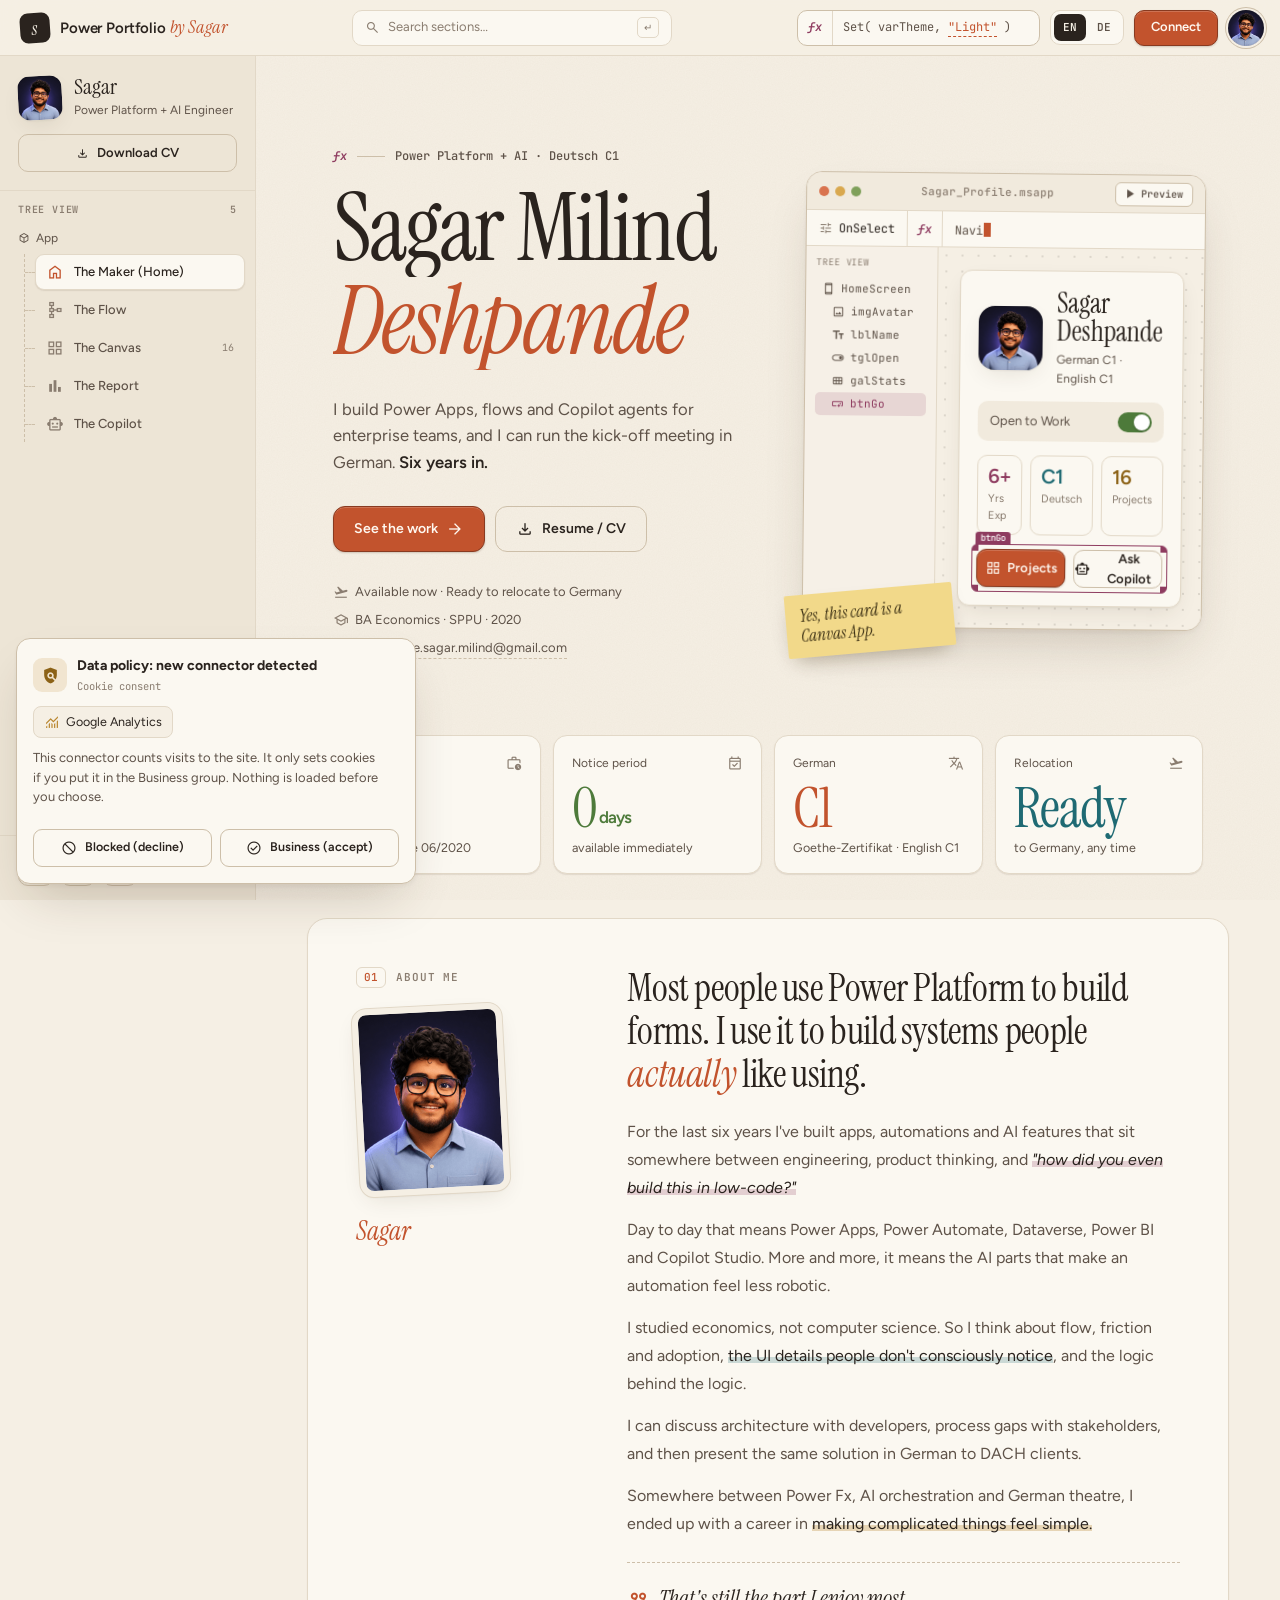
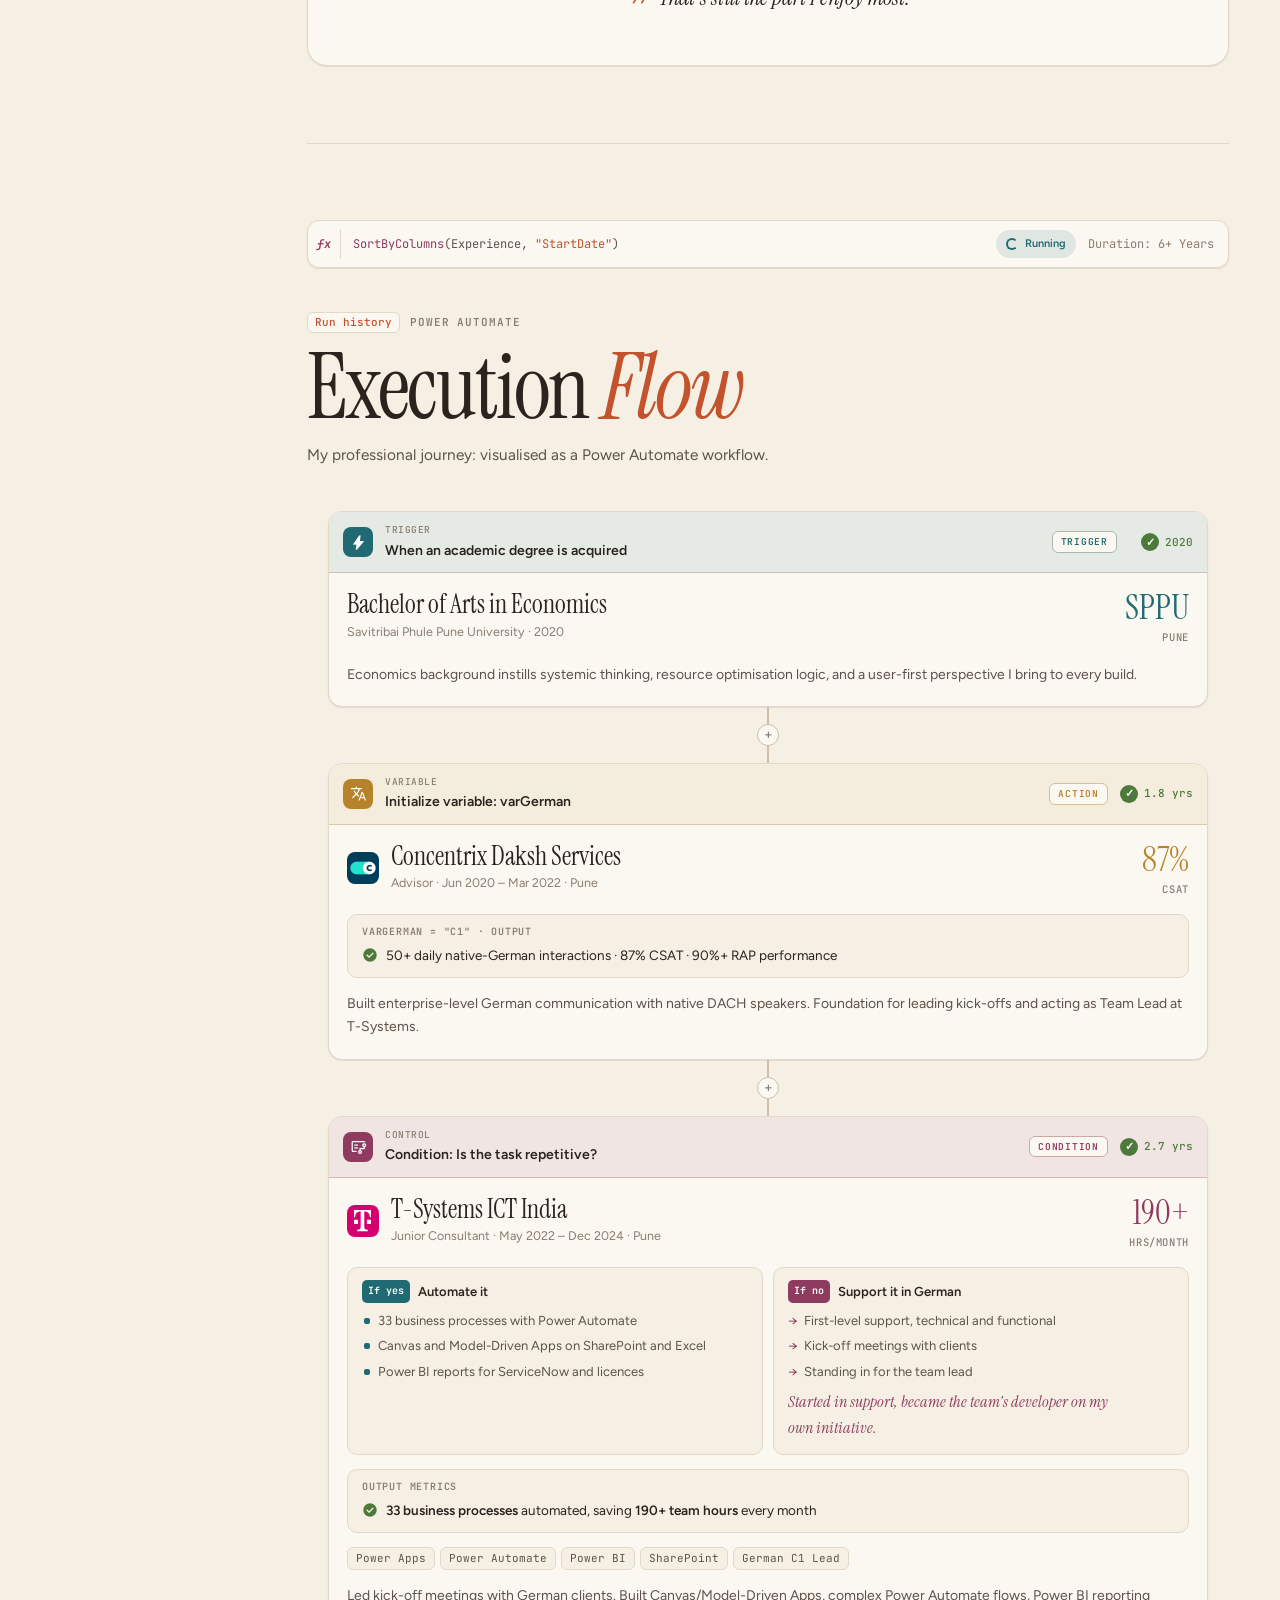
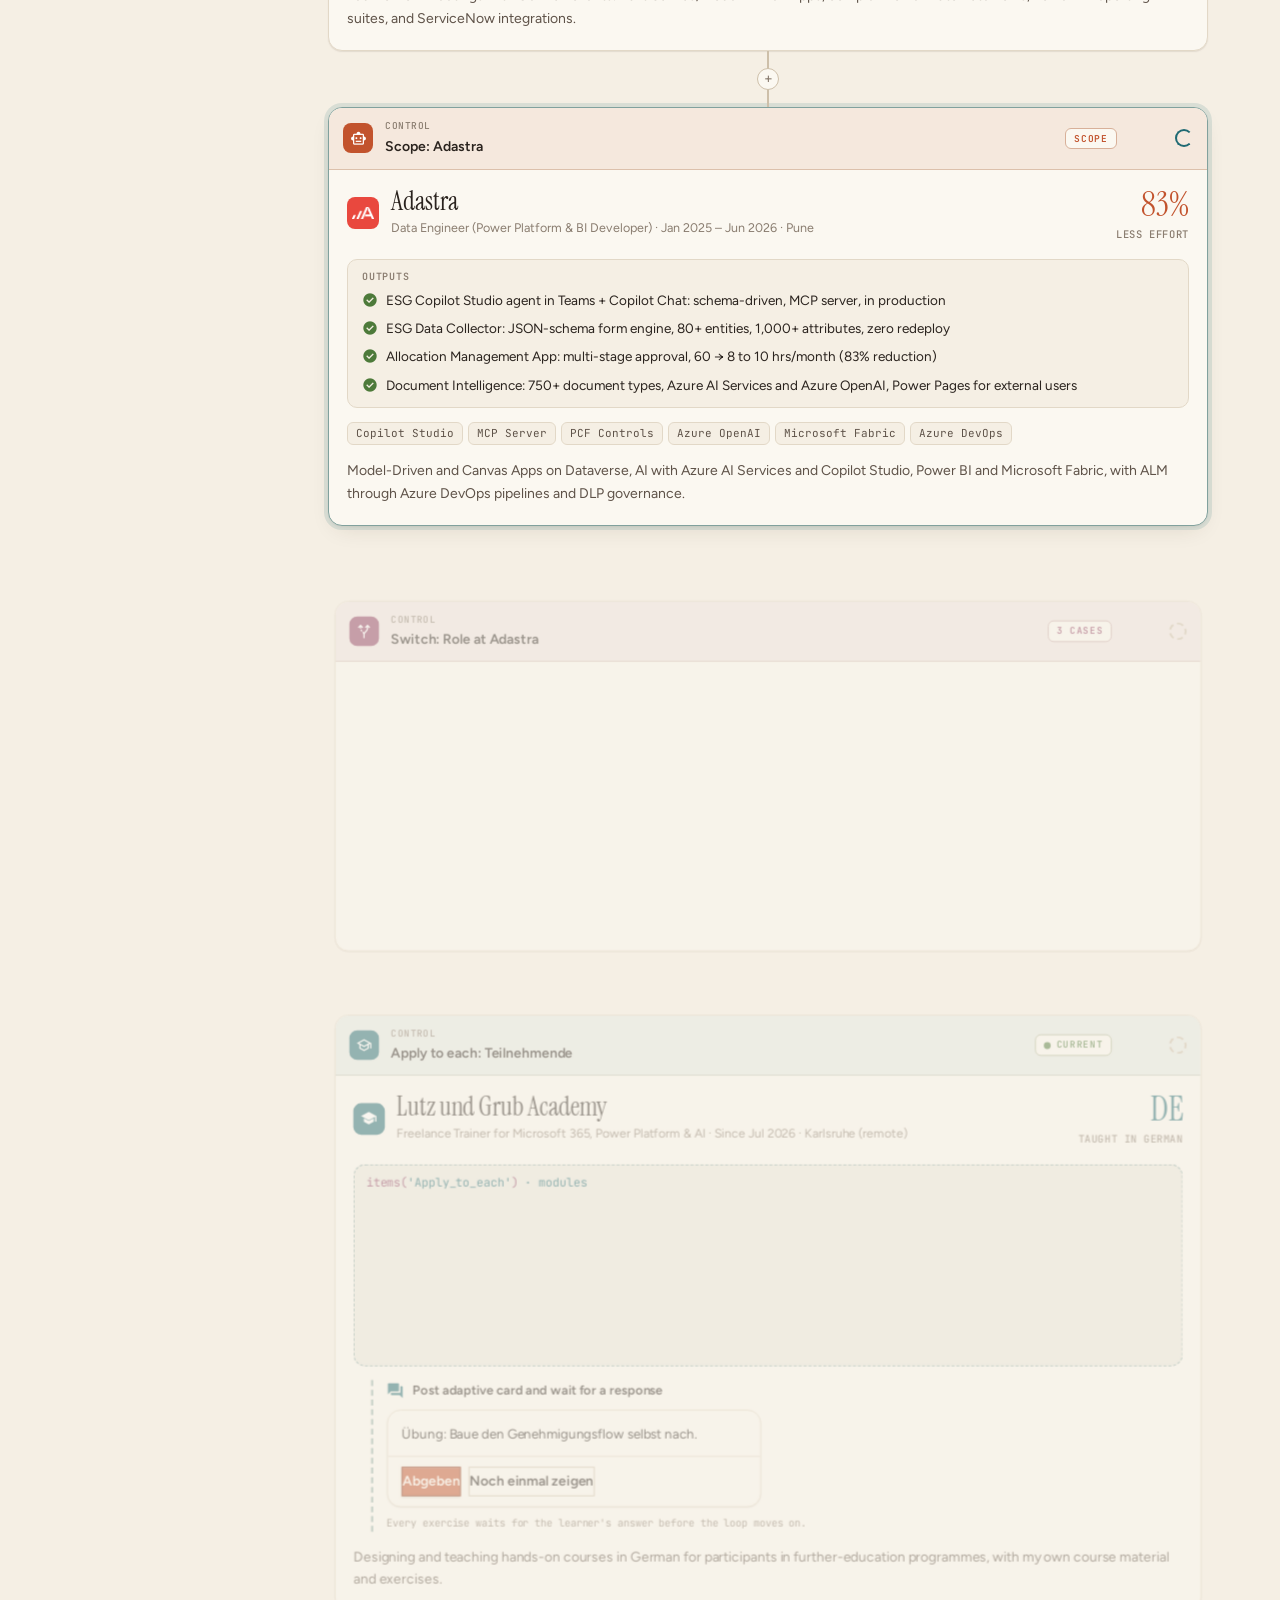
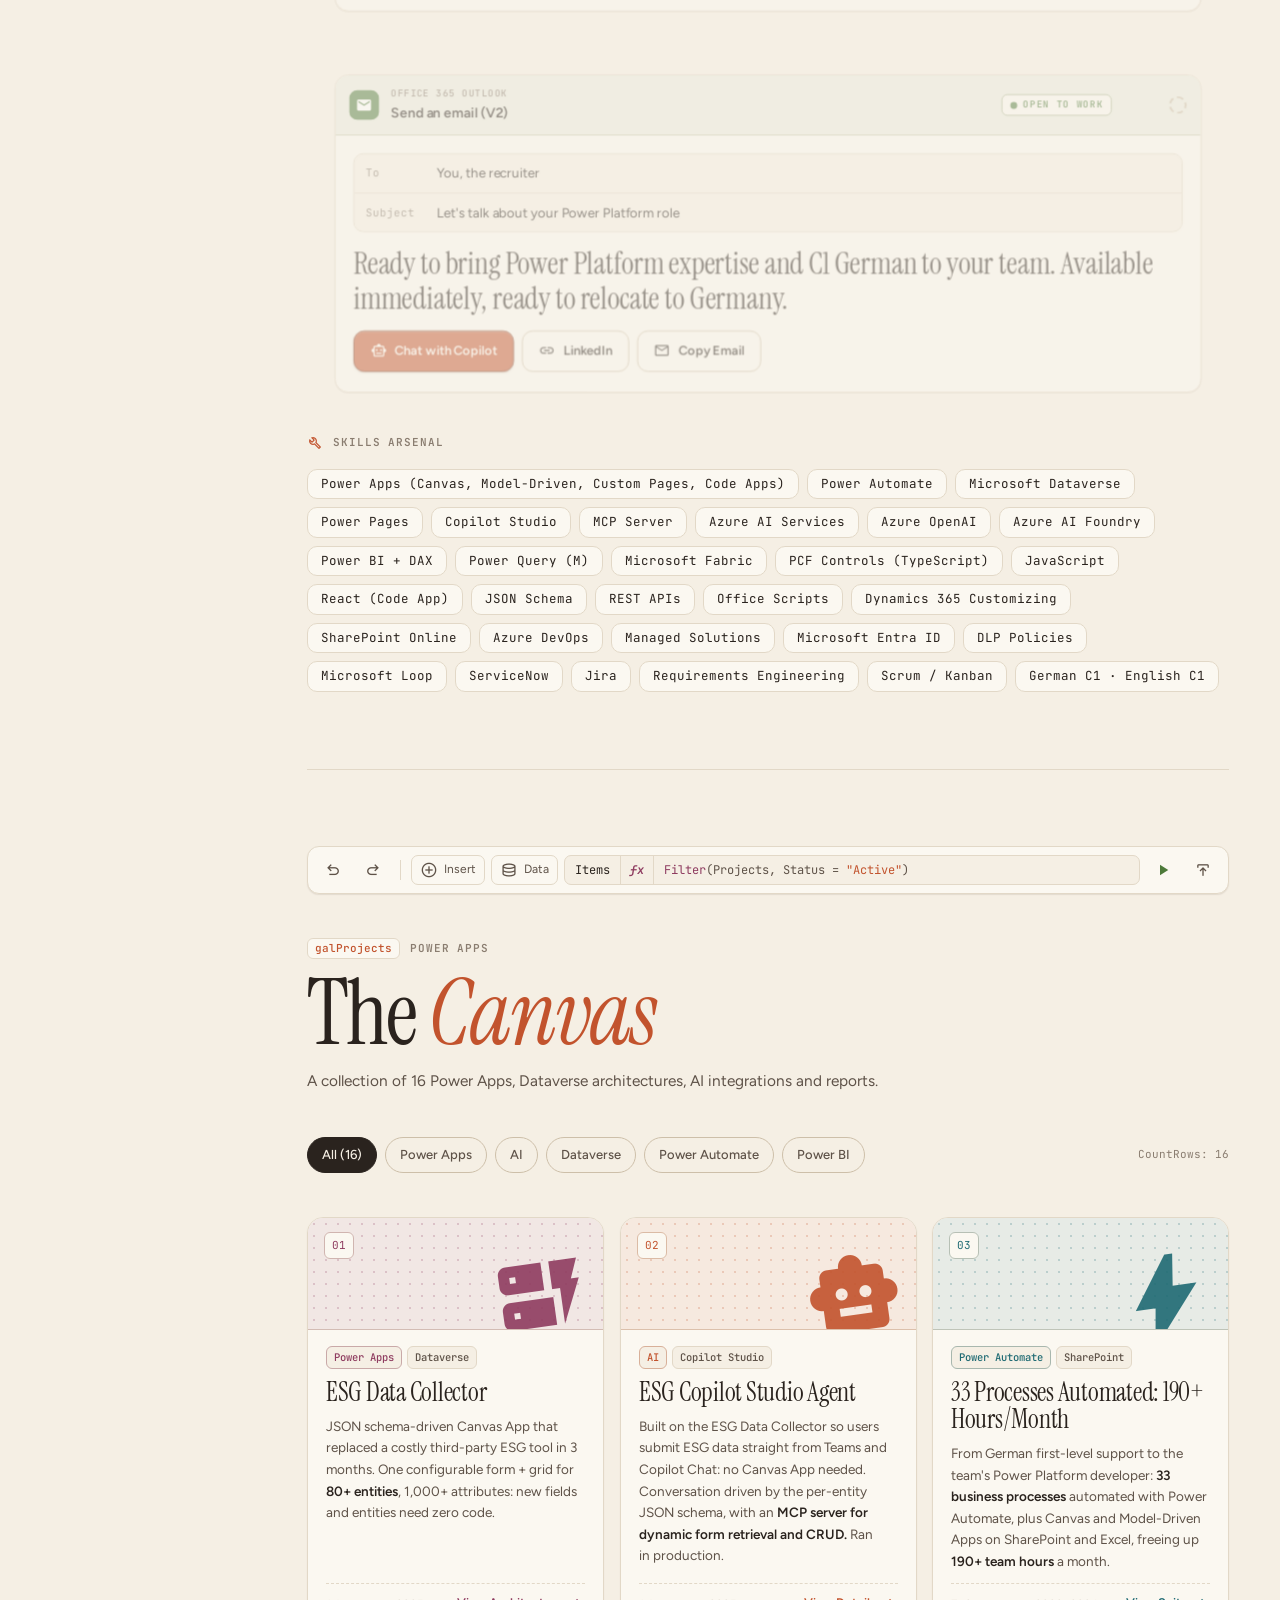
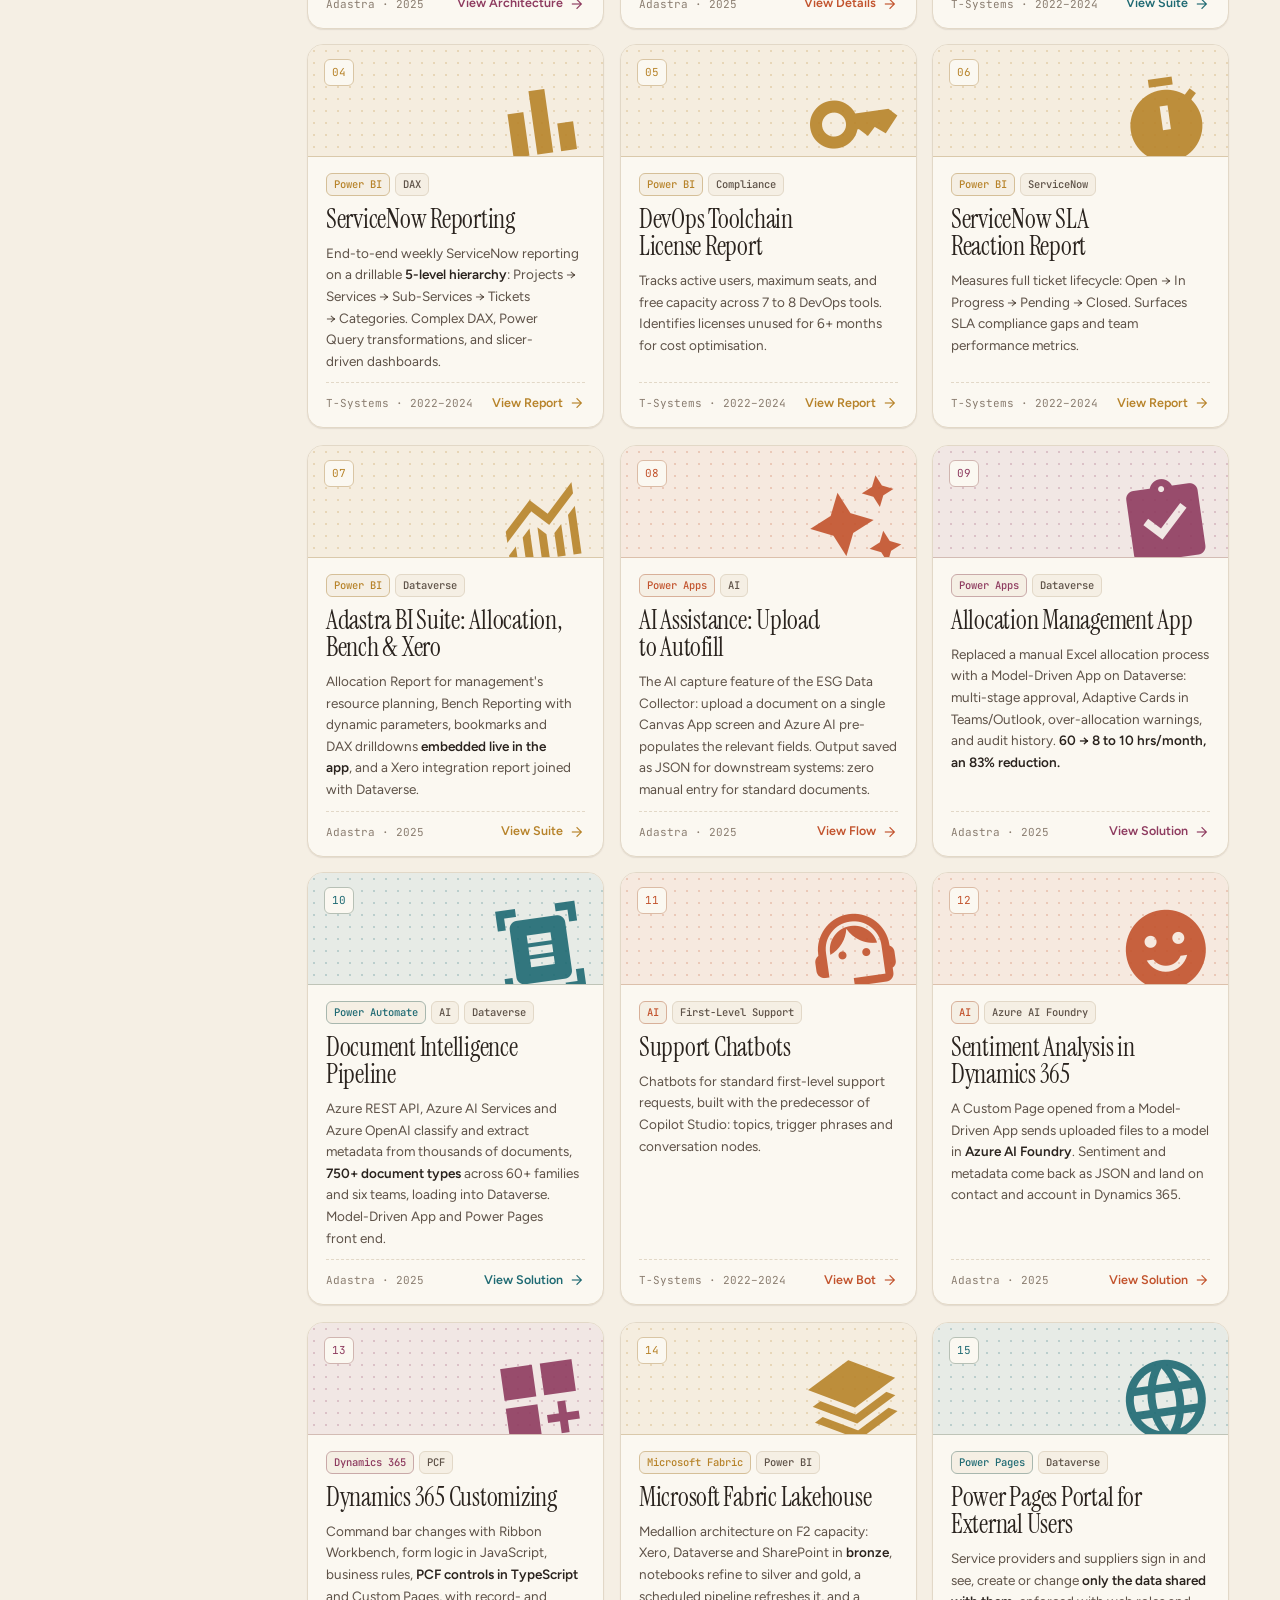
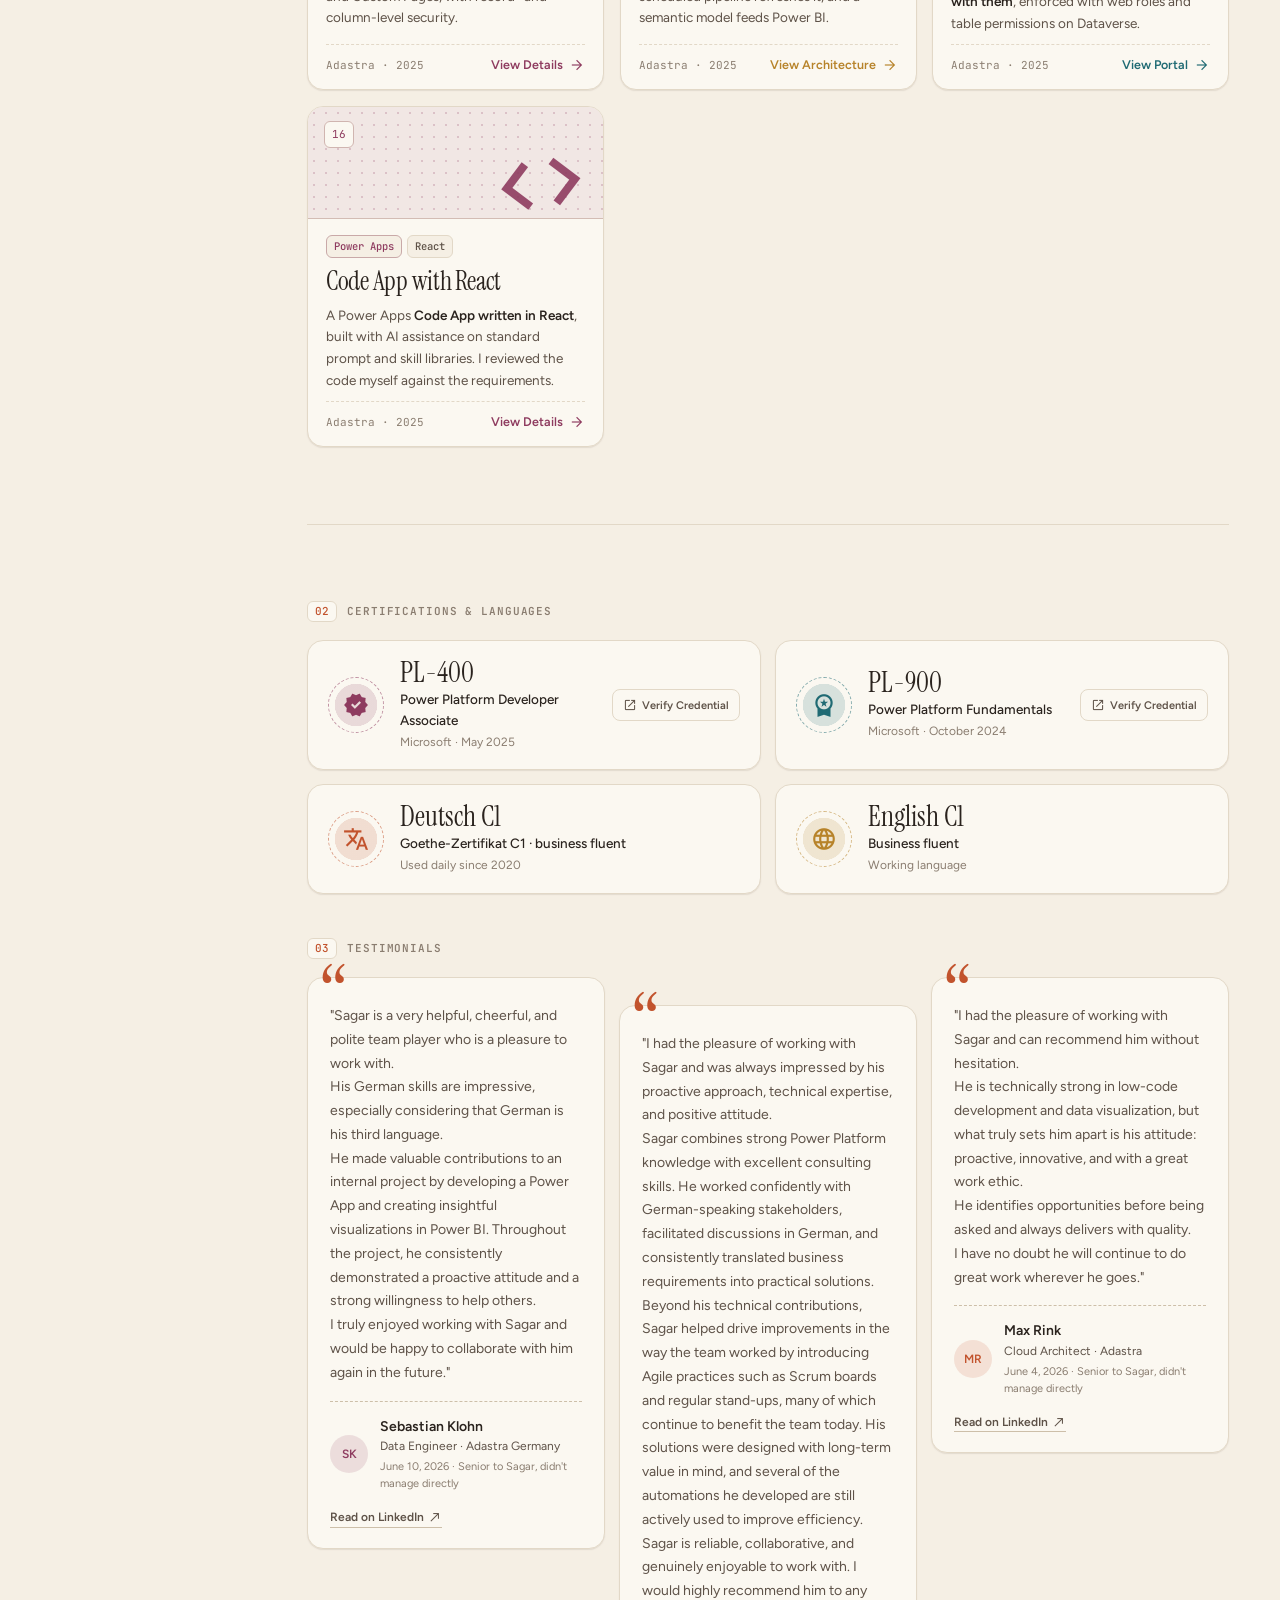
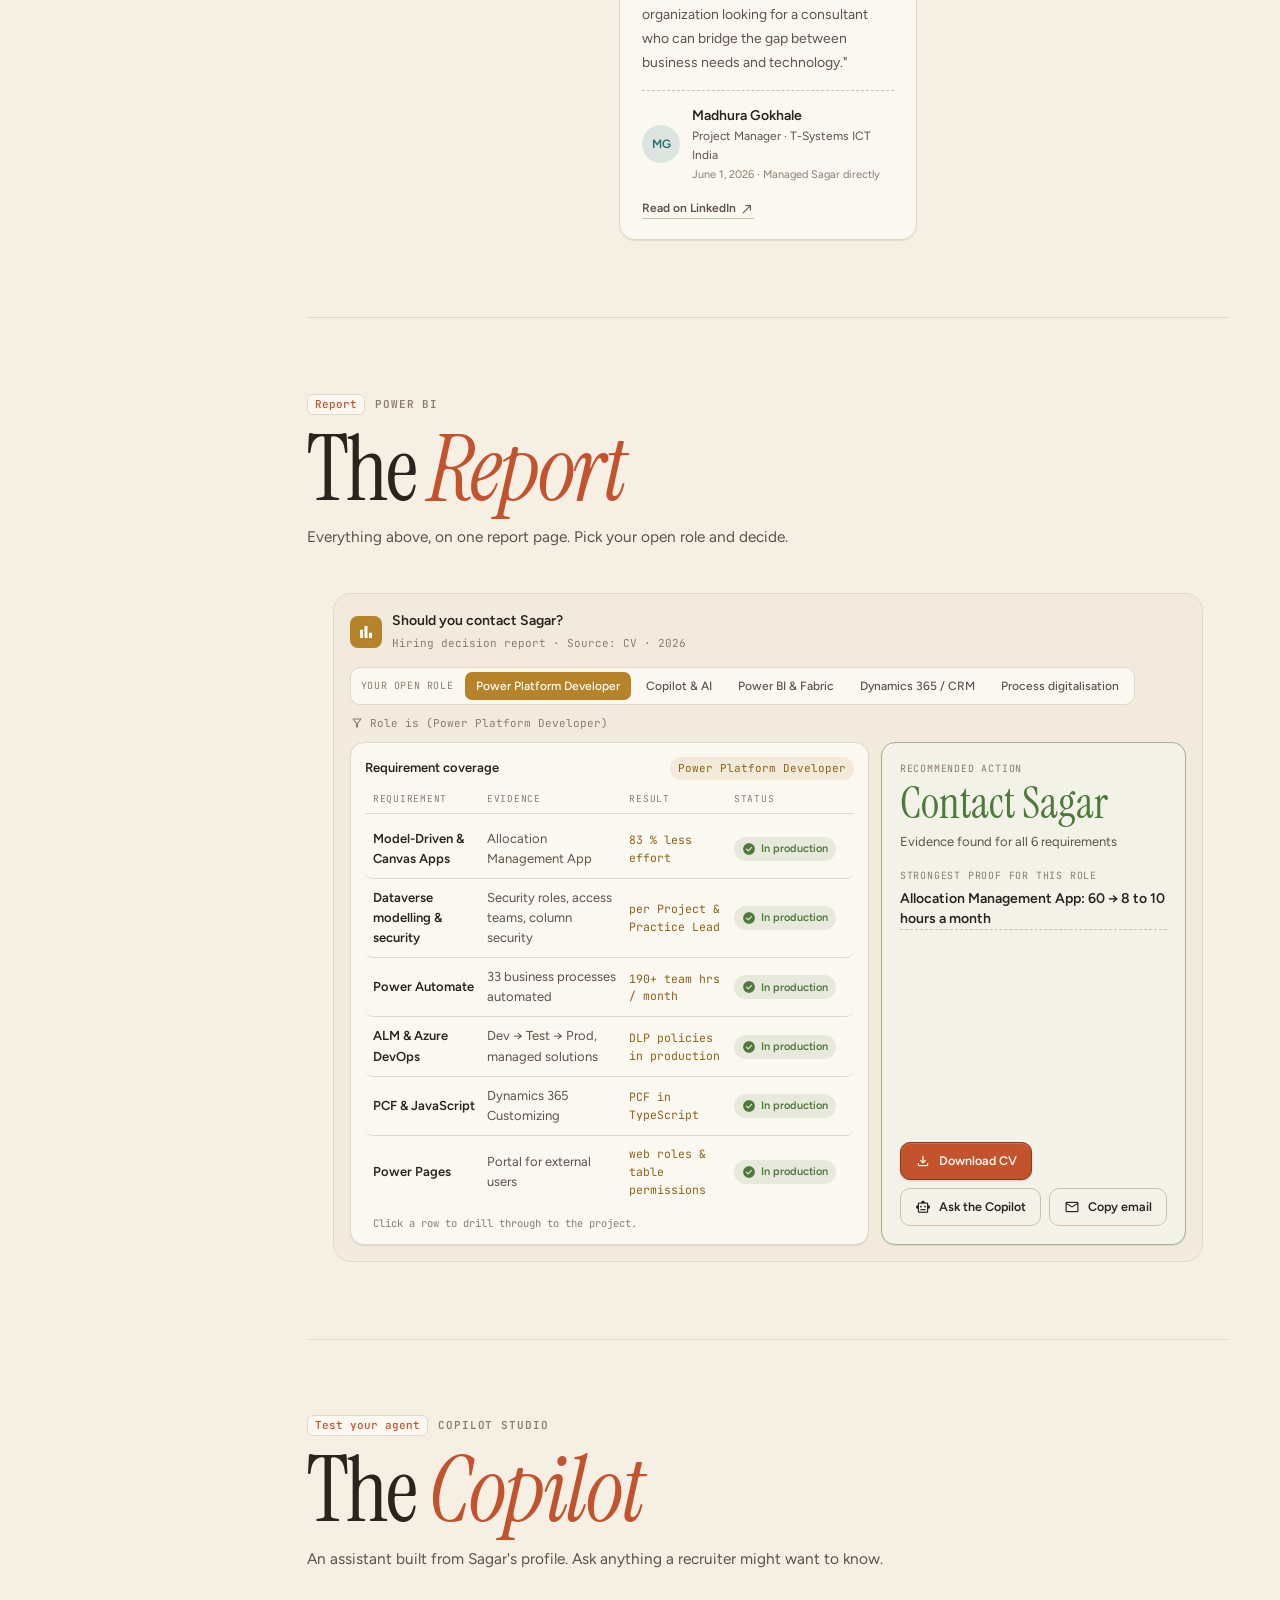
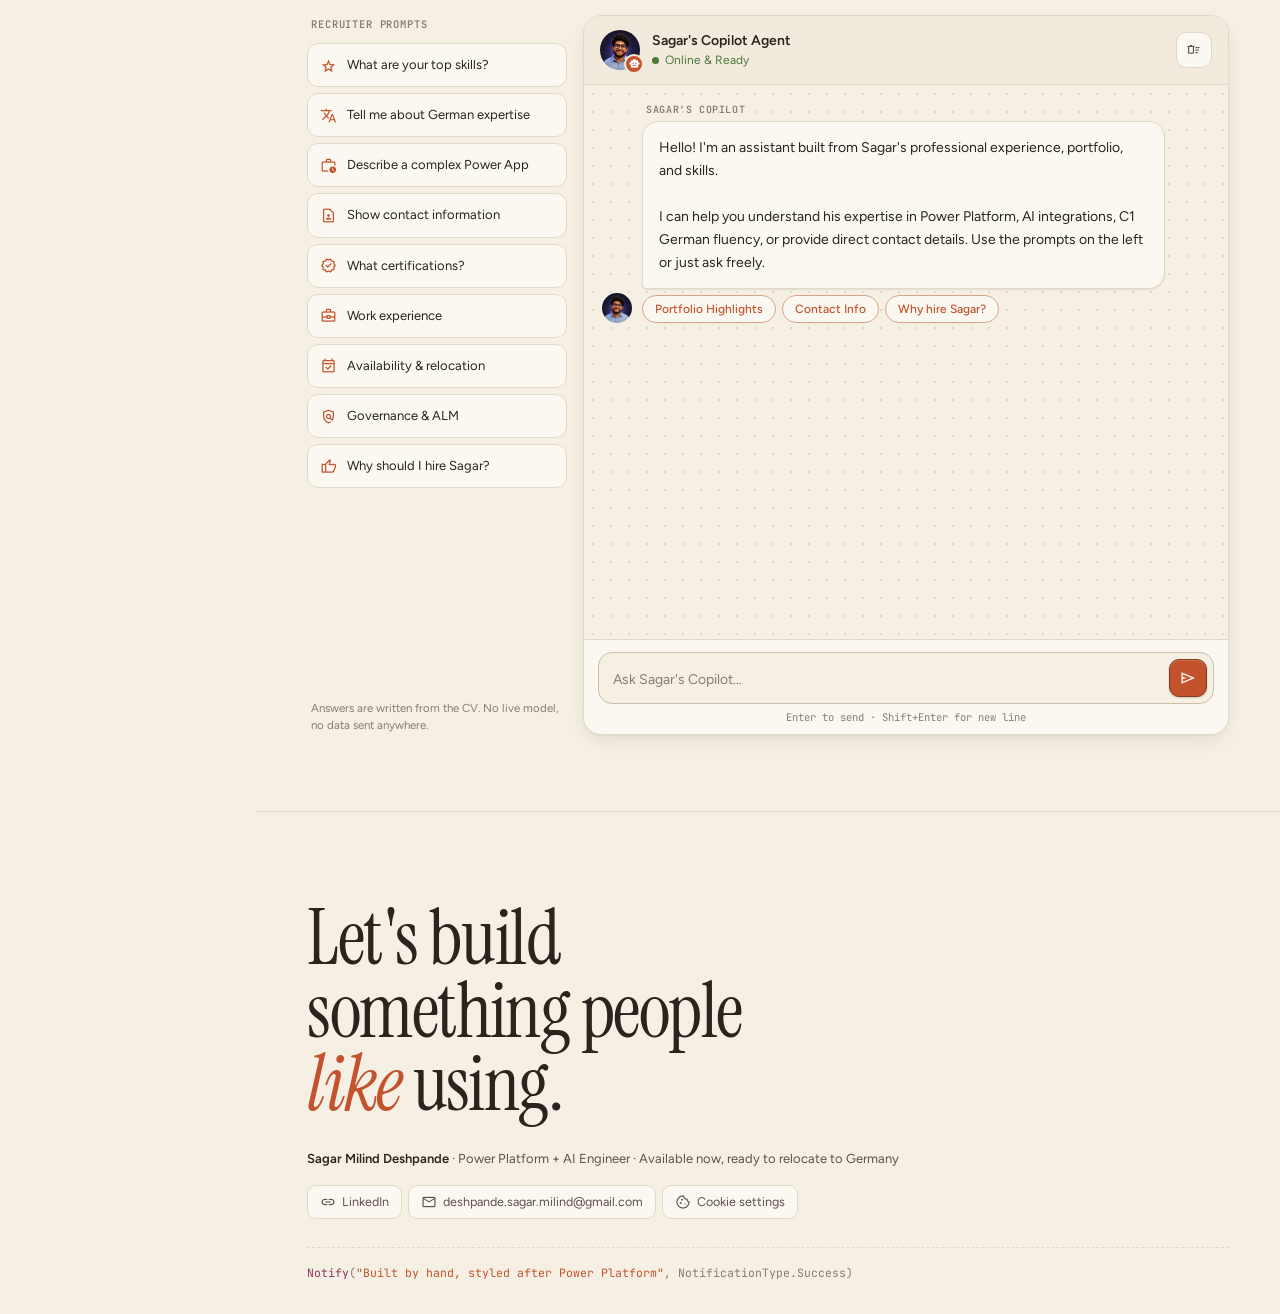
==== commit ae68aed3: "feat: redesign portfolio as warm Power Platform story - New design system (cream/espresso, Instrumen" ====
--- a/index.html
+++ b/index.html
@@ -1,905 +1,856 @@
 <!-- FILE: /index.html -->
-<!-- Last updated: 2026-05-09 -->
-<!-- Description: Portfolio HTML structure with external theme, language, and app scripts. -->
+<!-- Last updated: 2026-11-07 -->
+<!-- Description: Portfolio styled as Power Platform tools (Apps studio, Automate run, BI cards, Copilot chat). Styles: css/app.css + css/sections.css. -->
 <!DOCTYPE html>
 <html lang="en">
 <head>
-<!-- Google tag (gtag.js) -->
-<script async src="https://www.googletagmanager.com/gtag/js?id=G-GT702KWP1Z"></script>
-<script>
-  window.dataLayer = window.dataLayer || [];
-  function gtag(){dataLayer.push(arguments);}
-  gtag('js', new Date());
-
-  gtag('config', 'G-GT702KWP1Z');
-</script>
+<!-- Google Analytics loads from js/consent.js only after the visitor accepts the cookie banner. -->
 <meta charset="utf-8">
 <meta name="viewport" content="width=device-width, initial-scale=1.0">
+<meta name="description" content="Sagar Deshpande · Power Platform + AI Engineer. Power Apps, Power Automate, Dataverse, Copilot Studio, Power BI and Fabric. German C1, available immediately, ready to relocate to Germany.">
+<meta property="og:type" content="website">
+<meta property="og:title" content="Sagar Deshpande · Power Platform + AI Engineer">
+<meta property="og:description" content="Power Apps, Power Automate, Dataverse, Power BI, Copilot Studio and AI integrations. German C1. Available immediately, ready to relocate to Germany.">
+<meta name="twitter:card" content="summary">
 <link rel="icon" type="image/png" href="images/avatar/sagar.png">
 <link rel="apple-touch-icon" href="images/avatar/sagar.png">
-<link rel="shortcut icon" href="images/avatar/sagar.png">
-<title>Sagar Deshpande — Power Platform + AI Engineer</title>
-<link href="https://fonts.googleapis.com/css2?family=Inter:wght@300;400;500;600;700&family=Space+Grotesk:wght@400;500;600&display=swap" rel="stylesheet">
-<link href="https://fonts.googleapis.com/css2?family=Material+Symbols+Outlined:wght,FILL@100..700,0..1&display=swap" rel="stylesheet">
-    <script>document.documentElement.dataset.theme=localStorage.getItem('portfolio-theme')||(matchMedia('(prefers-color-scheme: dark)').matches?'dark':'light');</script>
-    <link rel="stylesheet" href="css/style.css?v=20260622c">
+<title>Sagar Deshpande · Power Platform + AI Engineer</title>
+<link rel="preconnect" href="https://fonts.googleapis.com">
+<link rel="preconnect" href="https://fonts.gstatic.com" crossorigin>
+<link href="https://fonts.googleapis.com/css2?family=Figtree:ital,wght@0,400;0,500;0,600;0,700;1,400&family=Instrument+Serif:ital@0;1&family=JetBrains+Mono:wght@400;500;600&display=swap" rel="stylesheet">
+<link href="https://fonts.googleapis.com/css2?family=Material+Symbols+Outlined:wght,FILL@100..700,0..1&icon_names=account_circle,account_tree,add_circle,admin_panel_settings,alt_route,apps,arrow_forward,assignment_turned_in,auto_awesome,bar_chart,block,bolt,build,business_center,calendar_month,call,chat,check_circle,close,code,contact_page,cookie,dashboard_customize,database,delete_sweep,deployed_code,description,document_scanner,download,dynamic_form,error,event_available,fact_check,filter_alt,flag,flight_takeoff,flowsheet,format_quote,forum,function,grid_view,home,hourglass_top,image,key,keyboard_arrow_down,language,link,location_on,lock,mail,menu,monitoring,more_horiz,north_east,open_in_full,open_in_new,person,play_arrow,play_circle,policy,progress_activity,publish,redo,replay,rocket_launch,schema,school,search,send,sentiment_satisfied,shield,smart_button,smart_toy,smartphone,stacks,star,support_agent,table,table_view,text_fields,thumb_up,timer,toggle_on,translate,tune,undo,verified,view_cozy,view_module,work_history,workspace_premium&display=swap" rel="stylesheet">
+<!-- icon_names: alphabetical list of every icon used (HTML + js/*.js). Add new icons here or they render as plain text. -->
+    <script>try{document.documentElement.dataset.theme=localStorage.getItem('portfolio-theme')||(matchMedia('(prefers-color-scheme: dark)').matches?'dark':'light')}catch(e){document.documentElement.dataset.theme='light'}</script>
+    <noscript><style>.reveal,.ctl{opacity:1;transform:none}.hero-title .line>span{transform:none;animation:none}</style></noscript>
+    <link rel="stylesheet" href="css/app.css?v=20261107c">
+    <link rel="stylesheet" href="css/sections.css?v=20261107c">
+    <link rel="stylesheet" href="css/extras.css?v=20261107c">
 </head>
 <body>
-<div class="orb o1"></div><div class="orb o2"></div><div class="orb o3"></div>
 <div id="mob-overlay" data-action="close-sidebar"></div>
 
-<!-- ════════════════ TOP NAV ════════════════ -->
-<header class="u-0001">
-  <div class="u-0002">
-    <button id="menu-btn" data-action="toggle-sidebar" class="u-0003"><span class="msym u-0004">menu</span></button>
-    <span class="msym mf u-0005">view_cozy</span>
-    <span class="u-0006">Power Portfolio</span>
-  </div>
-  <div id="search-wrap" class="u-0007">
-    <span class="msym u-0008">search</span>
-    <input id="gsearch" class="u-0009" placeholder="Search sections…">
-  </div>
-  <div class="u-0010">
-                <div id="formula-toggle" class="formula-bar-toggle" title="Click to switch theme" tabindex="0" role="button" aria-label="Click to switch theme">
-                <span class="fx-icon">ƒx</span>
-                <span class="fx-label">Set( varTheme, </span>
-                <span id="fx-value" class="fx-value">"Dark"</span>
-                <span class="fx-close"> )</span>
-                <span class="fx-hint">↵</span>
+<!-- ════════════════ TOP BAR ════════════════ -->
+<header class="topbar">
+  <div class="topbar-left">
+    <button id="menu-btn" data-action="toggle-sidebar" class="icon-btn" aria-label="Open menu"><span aria-hidden="true" class="msym">menu</span></button>
+    <a class="brand" href="#home" data-goto="home" aria-label="Sagar Deshpande, home">
+      <span class="brand-mark" aria-hidden="true">s</span>
+      <span class="brand-name">Power Portfolio <em>by Sagar</em></span>
+    </a>
+  </div>
+  <div id="search-wrap" class="search">
+    <span aria-hidden="true" class="msym">search</span>
+    <input id="gsearch" type="search" placeholder="Search sections…" aria-label="Search sections…">
+    <kbd aria-hidden="true">↵</kbd>
+  </div>
+  <div class="topbar-right">
+    <div id="formula-toggle" class="formula-bar-toggle" title="Click to switch theme" tabindex="0" role="button" aria-label="Click to switch theme">
+      <span class="fx-icon">ƒx</span>
+      <span class="fx-label">Set( varTheme,&nbsp;</span>
+      <span id="fx-value" class="fx-value">"Light"</span>
+      <span class="fx-close">&nbsp;)</span>
+      <span class="fx-hint">↵</span>
+    </div>
+    <div id="lang-toggle" class="lang-toggle" aria-label="Language selector">
+      <button type="button" class="lang-btn active" data-lang="en">EN</button>
+      <button type="button" class="lang-btn" data-lang="de">DE</button>
+    </div>
+    <button data-action="open-linkedin" class="btn-p connect-btn">Connect</button>
+    <div data-goto="copilot" title="Chat with Sagar's Copilot" aria-label="Chat with Sagar's Copilot" role="button" tabindex="0" class="header-avatar">
+      <img src="images/avatar/sagar.png" alt="Sagar">
+    </div>
+  </div>
+</header>
+
+<!-- ════════════════ SIDEBAR (Power Apps tree view) ════════════════ -->
+<nav id="sidebar" class="sidebar" aria-label="Sections">
+  <div class="side-profile">
+    <div class="side-id">
+      <div class="side-avatar"><img src="images/avatar/sagar.png" alt="Sagar Deshpande"></div>
+      <div>
+        <div class="side-name">Sagar</div>
+        <div class="side-role">Power Platform + AI Engineer</div>
+      </div>
+    </div>
+    <button data-action="download-cv" class="btn-g side-cv"><span aria-hidden="true" class="msym">download</span>Download CV</button>
+  </div>
+  <div class="tree">
+    <div class="tree-label"><span>Tree view</span><span aria-hidden="true">5</span></div>
+    <div class="tree-root"><span aria-hidden="true" class="msym">deployed_code</span>App</div>
+    <div class="tree-items">
+      <div class="nav-link" role="button" tabindex="0" data-sec="home" data-goto="home" data-close-sidebar-mobile="true"><span class="ni" aria-hidden="true">home</span>The Maker (Home)</div>
+      <div class="nav-link" role="button" tabindex="0" data-sec="flow" data-goto="flow" data-close-sidebar-mobile="true"><span class="ni" aria-hidden="true">schema</span>The Flow</div>
+      <div class="nav-link" role="button" tabindex="0" data-sec="canvas" data-goto="canvas" data-close-sidebar-mobile="true"><span class="ni" aria-hidden="true">grid_view</span>The Canvas<span class="nav-sub" aria-hidden="true">16</span></div>
+      <div class="nav-link" role="button" tabindex="0" data-sec="report" data-goto="report" data-close-sidebar-mobile="true"><span class="ni" aria-hidden="true">bar_chart</span>The Report</div>
+      <div class="nav-link" role="button" tabindex="0" data-sec="copilot" data-goto="copilot" data-close-sidebar-mobile="true"><span class="ni" aria-hidden="true">smart_toy</span>The Copilot</div>
+    </div>
+  </div>
+  <div class="side-foot">
+    <button data-action="open-linkedin" class="btn-g" title="LinkedIn" aria-label="LinkedIn"><span aria-hidden="true" class="msym">link</span></button>
+    <button data-action="copy-email" class="btn-g" title="Copy Email" aria-label="Copy Email"><span aria-hidden="true" class="msym">mail</span></button>
+    <button data-goto="copilot" data-close-sidebar-mobile="true" class="btn-g" title="Copilot Chat" aria-label="Copilot Chat"><span aria-hidden="true" class="msym">chat</span></button>
+    <span class="status-pill"><span class="status-dot" aria-hidden="true"></span>Available</span>
+  </div>
+</nav>
+
+<!-- ════════════════ MAIN ════════════════ -->
+<main id="main-content" class="main">
+
+<section id="home" class="sec sec-home">
+
+  <!-- HERO -->
+  <div class="hero">
+    <div class="hero-left">
+      <div class="eyebrow"><span class="fx">ƒx</span><span class="sep" aria-hidden="true"></span><span>Power Platform + AI · Deutsch C1</span></div>
+      <h1 class="hero-title">
+        <span class="line"><span>Sagar Milind</span></span>
+        <span class="line"><span><em>Deshpande</em></span></span>
+      </h1>
+      <p class="hero-sub">I build Power Apps, flows and Copilot agents for enterprise teams, and I can run the kick-off meeting in German. <strong>Six years in.</strong></p>
+      <div class="hero-cta">
+        <button data-goto="canvas" class="btn-p">See the work<span aria-hidden="true" class="msym">arrow_forward</span></button>
+        <button data-action="download-cv" class="btn-g"><span aria-hidden="true" class="msym">download</span>Resume / CV</button>
+      </div>
+      <div class="hero-meta">
+        <span><span aria-hidden="true" class="msym">flight_takeoff</span>Available now · Ready to relocate to Germany</span>
+        <span><span aria-hidden="true" class="msym">school</span>BA Economics · SPPU · 2020</span>
+        <button data-action="copy-email" title="Copy email"><span aria-hidden="true" class="msym">mail</span>deshpande.sagar.milind@gmail.com</button>
+      </div>
+    </div>
+
+    <div class="hero-right">
+      <div class="studio" id="studio">
+        <div class="studio-bar">
+          <span class="studio-dots" aria-hidden="true"><i></i><i></i><i></i></span>
+          <span class="studio-file">Sagar_Profile.msapp</span>
+          <button type="button" class="studio-play" id="studio-play" aria-label="Replay build"><span aria-hidden="true" class="msym mf">play_arrow</span><span id="studio-play-txt">Preview</span></button>
+        </div>
+        <div class="studio-fx" aria-hidden="true">
+          <span class="studio-prop"><span class="msym">tune</span><span id="studio-prop">OnStart</span></span>
+          <span class="studio-fxi">ƒx</span>
+          <span class="studio-code" id="studio-code"></span>
+        </div>
+        <div class="studio-body">
+          <div class="studio-tree" aria-hidden="true">
+            <div class="t-h">Tree view</div>
+            <div class="t-i on"><span class="msym">smartphone</span>HomeScreen</div>
+            <div class="t-i lvl2" data-for="imgAvatar"><span class="msym">image</span>imgAvatar</div>
+            <div class="t-i lvl2" data-for="lblName"><span class="msym">text_fields</span>lblName</div>
+            <div class="t-i lvl2" data-for="tglOpen"><span class="msym">toggle_on</span>tglOpen</div>
+            <div class="t-i lvl2" data-for="galStats"><span class="msym">view_module</span>galStats</div>
+            <div class="t-i lvl2" data-for="btnGo"><span class="msym">smart_button</span>btnGo</div>
+          </div>
+          <div class="studio-canvas">
+            <div class="app-screen">
+              <div class="app-head">
+                <div class="ctl app-avatar" data-name="imgAvatar"><img src="images/avatar/sagar.png" alt="Sagar Deshpande"></div>
+                <div class="ctl" data-name="lblName">
+                  <div class="app-name">Sagar Deshpande</div>
+                  <div class="app-loc">German C1 · English C1</div>
+                </div>
+              </div>
+              <div class="ctl app-toggle" data-name="tglOpen">
+                <span>Open to Work</span>
+                <span class="app-switch" id="studio-switch" aria-hidden="true"></span>
+              </div>
+              <div class="ctl app-gallery" data-name="galStats">
+                <div class="app-tile"><b>6+</b><small>Yrs Exp</small></div>
+                <div class="app-tile"><b>C1</b><small>Deutsch</small></div>
+                <div class="app-tile"><b>16</b><small>Projects</small></div>
+              </div>
+              <div class="ctl app-btns" data-name="btnGo">
+                <button data-goto="canvas" class="btn-p"><span aria-hidden="true" class="msym">grid_view</span>Projects</button>
+                <button data-goto="copilot" class="btn-g"><span aria-hidden="true" class="msym">smart_toy</span>Ask Copilot</button>
+              </div>
             </div>
-            <div id="lang-toggle" class="u-0011" aria-label="Language selector">
-                <button type="button" class="lang-btn active u-0012" data-lang="en" >EN</button>
-                <button type="button" class="lang-btn u-0013" data-lang="de" >DE</button>
-            </div>
-    <button data-action="open-linkedin" class="btn-p u-0014">Connect</button>
-    <div data-goto="copilot" title="Chat with Sagar's Copilot" class="u-0015">
-      <img src="images/avatar/sagar.png" alt="Sagar" class="u-0016">
-    </div>
-  </div>
-</header>
-
-<!-- ════════════════ SIDEBAR ════════════════ -->
-<nav id="sidebar" class="u-0017">
-  <div class="u-0018">
-    <div class="u-0019">
-      <div class="u-0020">
-        <img src="images/avatar/sagar.png" alt="Sagar Deshpande" class="u-0016">
-      </div>
-      <div>
-        <div class="u-0021">Sagar</div>
-        <div class="u-0022">Power Platform + AI Engineer</div>
-      </div>
-    </div>
-    <button data-action="download-cv" class="btn-p u-0023">
-      <span class="msym u-0024">download</span>Download CV
-    </button>
-  </div>
-  <div class="u-0025">
-    <div class="nav-link" data-sec="home" data-goto="home" data-close-sidebar-mobile="true"><span class="ni">home</span>The Maker (Home)</div>
-    <div class="nav-link" data-sec="canvas" data-goto="canvas" data-close-sidebar-mobile="true"><span class="ni">grid_view</span>The Canvas</div>
-    <div class="nav-link" data-sec="flow" data-goto="flow" data-close-sidebar-mobile="true"><span class="ni">schema</span>The Flow</div>
-    <div class="nav-link" data-sec="copilot" data-goto="copilot" data-close-sidebar-mobile="true"><span class="ni">smart_toy</span>The Copilot</div>
-  </div>
-  <div class="u-0026">
-    <button data-action="open-linkedin" class="btn-g u-0027" title="LinkedIn"><span class="msym u-0028">link</span></button>
-    <button data-action="copy-email" class="btn-g u-0027" title="Copy Email"><span class="msym u-0028">mail</span></button>
-    <button data-goto="copilot" data-close-sidebar-mobile="true" class="btn-g u-0027" title="Copilot Chat"><span class="msym u-0028">chat</span></button>
-    <div class="u-0029">
-      <div class="pulse-g u-0030"></div>
-      <span class="u-0031">Available</span>
-    </div>
-  </div>
-</nav>
-
-<!-- ════════════════ MAIN ════════════════ -->
-<main id="main-content" class="u-0032">
-
-<!-- ══════════════════════════════════════════════ -->
-<!--  HOME                                         -->
-<!-- ══════════════════════════════════════════════ -->
-<section id="home" class="u-0033">
-
-  <div class="fx-bar reveal u-0034">
-    <span class="msym u-0035">function</span>
-    <span class="u-0036"><span class="u-0037">Navigate</span><span class="u-0038">(Home_Screen, </span><span class="u-0039">ScreenTransition.Fade</span><span class="u-0038">)</span></span>
-  </div>
-
-  <!-- HERO -->
-  <div class="hero-grid u-0040">
-    <div class="u-0041">
-      <div class="reveal d1">
-        <div class="u-0042">// Power Platform + AI Portfolio</div>
-        <h1 class="u-0043" style="letter-spacing:-.02em;margin:0;padding:0"><span class="grad-text" style="display:inline">Sagar Milind Deshpande</span></h1>
-      </div>
-      <p class="reveal d2 u-0044">Power Platform + AI Engineer · C1 German · Turning complex problems into solutions people actually enjoy using.</p>
-      <div class="reveal d3 u-0045">
-        <button data-goto="canvas" class="btn-p u-0046"><span class="msym u-0024">grid_view</span>View Projects</button>
-        <button data-action="download-cv" class="btn-g u-0046"><span class="msym u-0024">download</span>Resume / CV</button>
-      </div>
-      <div class="reveal d4 u-0047">
-        <span class="u-0048">Power Platform</span>
-        <span class="u-0049">C1 Deutsch</span>
-        <span class="u-0050">AI &amp; Copilot</span>
-        <span class="u-0051">Economics Background</span>
-      </div>
-    </div>
-    <div class="stats-card glass reveal d2 u-0052">
-      <div class="u-0053"></div>
-      <div class="u-0054">
-        <div class="u-0055">
-          <img src="images/avatar/sagar.png" alt="Sagar Deshpande" class="u-0016">
-        </div>
-        <div>
-          <div class="u-0056">Sagar Deshpande</div>
-          <div class="u-0057">Pune, Maharashtra · India</div>
-          <div class="u-0058">
-            <div class="pulse-g u-0030"></div>
-            <span class="u-0059">Open to Work</span>
+            <div class="studio-toast" id="studio-toast" aria-hidden="true"><span class="msym mf">check_circle</span>App published</div>
           </div>
         </div>
       </div>
-      <div class="u-0060">
-        <div class="u-0061">
-          <div class="u-0062">5+</div>
-          <div class="u-0063">Yrs Exp</div>
-        </div>
-        <div class="u-0061">
-          <div class="u-0064">C1</div>
-          <div class="u-0063">Deutsch</div>
-        </div>
-        <div class="u-0061">
-          <div class="u-0065">190+</div>
-          <div class="u-0063">Hrs/Mo</div>
-        </div>
-      </div>
-      <div class="u-0066">
-        <div class="u-0067"><span class="msym u-0068">location_on</span>Pune, India · Remote Friendly</div>
-        <div class="u-0067"><span class="msym u-0069">school</span>BA Economics · SPPU · 2020</div>
-        <div class="u-0070" data-action="copy-email" title="Copy email">
-          <span class="msym u-0071">mail</span>
-          <span class="u-0072">deshpande.sagar.milind@gmail.com</span>
-        </div>
-      </div>
-    </div>
-  </div>
-
-  <!-- QUICK NAV CARDS -->
-  <div class="two-col u-0073">
-    <button data-goto="canvas" class="glass u-0074">
-      <div class="u-0075">
-        <div class="u-0002">
-          <div class="u-0076"><span class="msym u-0077">grid_view</span></div>
-          <span class="u-0078">The Canvas</span>
-        </div>
-        <span class="msym u-0038">arrow_forward</span>
-      </div>
-      <p class="u-0079">A collection of 11 complex Power Apps, Dataverse architectures, and AI integrations.</p>
-      <div class="u-0080">
-        <span class="u-0081">Power Apps</span>
-        <span class="u-0082">AI / OpenAI</span>
-        <span class="u-0083">Dataverse</span>
-      </div>
-    </button>
-    <button data-goto="flow" class="glass u-0084">
-      <div class="u-0075">
-        <div class="u-0002">
-          <div class="u-0085"><span class="msym u-0037">schema</span></div>
-          <span class="u-0078">The Flow</span>
-        </div>
-        <span class="msym u-0038">arrow_forward</span>
-      </div>
-      <p class="u-0079">5+ years visualised as a Power Automate execution flow. Concentrix → T-Systems → Adastra.</p>
-      <div class="u-0080">
-        <span class="u-0082">T-Systems</span>
-        <span class="u-0081">Adastra</span>
-      </div>
-    </button>
-  </div>
+      <div class="studio-note" aria-hidden="true">Yes, this card is a Canvas App.</div>
+    </div>
+  </div>
+
+  <!-- FACTS STRIP: the four questions recruiters ask first (labels translated by js/report.js) -->
+    <div class="bi-strip facts-strip reveal" data-no-i18n>
+      <div class="bi-card" data-tone="apps">
+        <div class="bi-vh" aria-hidden="true"><span class="msym">filter_alt</span><span class="msym">open_in_full</span><span class="msym">more_horiz</span></div>
+        <div class="bi-k"><span class="hr-k1">Experience</span><span aria-hidden="true" class="msym">work_history</span></div>
+        <div class="bi-num"><span data-count="6">6</span><sup>+</sup></div>
+        <div class="bi-cap hr-c1">years, since 06/2020</div>
+      </div>
+      <div class="bi-card" data-tone="success">
+        <div class="bi-vh" aria-hidden="true"><span class="msym">filter_alt</span><span class="msym">open_in_full</span><span class="msym">more_horiz</span></div>
+        <div class="bi-k"><span class="hr-k2">Notice period</span><span aria-hidden="true" class="msym">event_available</span></div>
+        <div class="bi-num"><span data-count="0">0</span><sup class="hr-days">days</sup></div>
+        <div class="bi-cap hr-c2">available immediately</div>
+      </div>
+      <div class="bi-card" data-tone="copilot">
+        <div class="bi-vh" aria-hidden="true"><span class="msym">filter_alt</span><span class="msym">open_in_full</span><span class="msym">more_horiz</span></div>
+        <div class="bi-k"><span class="hr-k3">German</span><span aria-hidden="true" class="msym">translate</span></div>
+        <div class="bi-num">C1</div>
+        <div class="bi-cap hr-c3">Goethe-Zertifikat · English C1</div>
+      </div>
+      <div class="bi-card" data-tone="automate">
+        <div class="bi-vh" aria-hidden="true"><span class="msym">filter_alt</span><span class="msym">open_in_full</span><span class="msym">more_horiz</span></div>
+        <div class="bi-k"><span class="hr-k4">Relocation</span><span aria-hidden="true" class="msym">flight_takeoff</span></div>
+        <div class="bi-num hr-ready">Ready</div>
+        <div class="bi-cap hr-c4">to Germany, any time</div>
+      </div>
+    </div>
+
 
   <!-- ABOUT -->
-  <div class="glass reveal u-0119">
-    <h2 style="font-weight:600;font-size:20px;color:#e5e2e1;display:flex;align-items:center;gap:12px;margin-bottom:20px">
-      <div style="width:36px;height:36px;border-radius:50%;border:2px solid rgba(255,170,247,.4);overflow:hidden;flex-shrink:0">
-        <img src="images/avatar/sagar.png" alt="Sagar" style="width:100%;height:100%;object-fit:cover;display:block">
-      </div>
-      About Me
-    </h2>
-    <div style="display:flex;flex-direction:column;gap:14px;color:#d4c1ce;font-size:14px;line-height:1.8">
-      <p style="color:#e5e2e1;font-size:15px;font-weight:500;line-height:1.7">Most people use Power Platform to build forms. I use it to build systems people actually enjoy using.</p>
-      <p>Over the last 5+ years, I've been designing apps, automations, AI experiences, and business solutions that sit somewhere between engineering, product thinking, and <span style="color:#ffaaf7;font-style:italic">"how did you even build this in low-code?"</span></p>
-      <p>My work lives across Power Apps, Power Automate, Dataverse, Power BI, Copilot Studio, AI integrations — and increasingly the space where automation stops feeling robotic and starts feeling intelligent.</p>
-      <p>What makes me different is that I don't think like a traditional developer. I care about flow, friction, adoption, <span style="color:#a3c9ff">UI details people don't consciously notice</span>, the logic behind the logic, and the tiny things that make a system feel smooth instead of corporate.</p>
-      <p>I can discuss architecture with developers, process gaps with stakeholders, and then switch to presenting the same solution in German to DACH clients — without sounding like I memorised it five minutes earlier.</p>
-      <p>Somewhere between Power Fx, AI orchestration, and German theatre, I accidentally built a career around <span style="color:#bfce77">translating complexity into experiences that feel simple.</span></p>
-      <div style="border-top:1px solid #50434d;padding-top:14px;display:flex;align-items:flex-start;gap:10px;margin-top:4px">
-        <span class="msym" style="color:#ffaaf7;font-size:18px;margin-top:2px">format_quote</span>
-        <p style="color:#e5e2e1;font-style:italic;font-size:14px">And honestly, that's still the part I enjoy most.</p>
-      </div>
-    </div>
-  </div>
-
-  <!-- EXPERIENCE TIMELINE -->
-  <div class="reveal">
-    <h2 class="u-0086"><span class="msym u-0037">business_center</span>Work Experience</h2>
-    <div class="u-0087">
-      <div class="u-0088">
-        <div class="company-logo-wrapper cl-adastra">
-          <img class="company-logo" src="images/logos/adastra.png" alt="Adastra logo" loading="lazy" width="40" height="40">
-        </div>
-        <div class="u-0090">
-          <div class="u-0091">
-            <span class="u-0092">Adastra</span>
-            <span class="u-0093">Current</span>
+  <article class="about reveal">
+    <div class="about-side">
+      <div class="sec-kicker"><span class="mono">01</span>About Me</div>
+      <div class="about-portrait"><img src="images/avatar/sagar.png" alt="Sagar Deshpande" loading="lazy"></div>
+      <div class="about-sign">Sagar</div>
+    </div>
+    <div class="about-body">
+      <p class="about-lead" data-de="Die meisten nutzen Power Platform, um Formulare zu bauen. Ich baue damit Systeme, die Menschen <em>wirklich</em> gern nutzen.">Most people use Power Platform to build forms. I use it to build systems people <em>actually</em> like using.</p>
+      <p data-de="In den letzten sechs Jahren habe ich Apps, Automatisierungen und KI-Funktionen gebaut, irgendwo zwischen Engineering, Produktdenken und <span class=&quot;hl hl-apps&quot;>„Wie hast du das bitte in Low-Code gebaut?“</span>">For the last six years I've built apps, automations and AI features that sit somewhere between engineering, product thinking, and <span class="hl hl-apps">"how did you even build this in low-code?"</span></p>
+      <p data-de="Im Alltag heißt das Power Apps, Power Automate, Dataverse, Power BI und Copilot Studio. Und immer öfter die KI-Teile, durch die sich eine Automatisierung weniger nach Roboter anfühlt.">Day to day that means Power Apps, Power Automate, Dataverse, Power BI and Copilot Studio. More and more, it means the AI parts that make an automation feel less robotic.</p>
+      <p data-de="Ich habe Volkswirtschaft studiert, nicht Informatik. Deshalb denke ich über Ablauf, Reibung und Akzeptanz nach, über <span class=&quot;hl hl-automate&quot;>UI-Details, die man nicht bewusst bemerkt</span>, und über die Logik hinter der Logik.">I studied economics, not computer science. So I think about flow, friction and adoption, <span class="hl hl-automate">the UI details people don't consciously notice</span>, and the logic behind the logic.</p>
+      <p data-de="Ich kann mit Entwicklern über Architektur sprechen, mit Stakeholdern über Prozesslücken und dieselbe Lösung dann auf Deutsch vor DACH-Kunden präsentieren.">I can discuss architecture with developers, process gaps with stakeholders, and then present the same solution in German to DACH clients.</p>
+      <p data-de="Irgendwo zwischen Power Fx, KI-Orchestrierung und deutschem Theater ist daraus eine Karriere geworden, in der ich <span class=&quot;hl hl-bi&quot;>Kompliziertes einfach wirken lasse.</span>">Somewhere between Power Fx, AI orchestration and German theatre, I ended up with a career in <span class="hl hl-bi">making complicated things feel simple.</span></p>
+      <p class="about-coda" data-de="<span aria-hidden=&quot;true&quot; class=&quot;msym&quot;>format_quote</span>Das ist bis heute der Teil, der mir am meisten Spaß macht."><span aria-hidden="true" class="msym">format_quote</span>That's still the part I enjoy most.</p>
+    </div>
+  </article>
+
+</section>
+
+<!-- ══════════════════════════════════════════════ -->
+<!--  FLOW (Power Automate run)                    -->
+<!-- ══════════════════════════════════════════════ -->
+<section id="flow" class="sec sec-flow">
+  <div class="run-bar reveal" id="run-bar">
+    <span class="rb-fxi">ƒx</span>
+    <span class="run-code"><span class="k">SortByColumns</span>(Experience, <span class="s">"StartDate"</span>)</span>
+    <span class="run-status" id="run-status" data-state="running"><span class="run-ico" aria-hidden="true"></span><span id="run-status-txt">Running</span></span>
+    <span class="run-dur mono">Duration: 6+ Years</span>
+  </div>
+
+  <div class="sec-title reveal">
+    <div class="sec-kicker"><span class="mono">Run history</span>Power Automate</div>
+    <h2 class="display" data-de="Ausführungs-<em>Flow</em>">Execution <em>Flow</em></h2>
+    <p class="sec-sub">My professional journey: visualised as a Power Automate workflow.</p>
+  </div>
+
+  <ol class="flow" id="flow-run">
+    <!-- TRIGGER -->
+    <li class="step" data-tone="automate" data-dur="2020">
+      <div class="step-head">
+        <span class="step-ico"><span aria-hidden="true" class="msym mf">bolt</span></span>
+        <span class="step-name"><span class="act-k mono">Trigger</span>When an academic degree is acquired</span>
+        <span class="step-type">TRIGGER</span>
+        <span class="step-state" aria-hidden="true"></span>
+      </div>
+      <div class="step-body">
+        <div class="step-top">
+          <div><h3>Bachelor of Arts in Economics</h3><div class="step-sub">Savitribai Phule Pune University · 2020</div></div>
+          <div class="step-kpi"><b>SPPU</b><small>Pune</small></div>
+        </div>
+        <p>Economics background instills systemic thinking, resource optimisation logic, and a user-first perspective I bring to every build.</p>
+      </div>
+    </li>
+
+    <!-- Concentrix -->
+    <li class="step" data-tone="bi" data-dur="1.8 yrs">
+      <div class="step-head">
+        <span class="step-ico"><span aria-hidden="true" class="msym">translate</span></span>
+        <span class="step-name"><span class="act-k mono">Variable</span>Initialize variable: varGerman</span>
+        <span class="step-type">ACTION</span>
+        <span class="step-state" aria-hidden="true"></span>
+      </div>
+      <div class="step-body">
+        <div class="step-top">
+          <div class="flow-co-head"><div class="company-logo-wrapper company-logo-sm cl-concentrix"><img class="company-logo" src="images/logos/concentrix.png" alt="Concentrix logo" loading="lazy"></div><div><h3>Concentrix Daksh Services</h3><div class="step-sub">Advisor · Jun 2020 – Mar 2022 · Pune</div></div></div>
+          <div class="step-kpi"><b>87%</b><small>CSAT</small></div>
+        </div>
+        <div class="io">
+          <div class="io-h">varGerman = "C1" · Output</div>
+          <div class="io-row"><span aria-hidden="true" class="msym mf">check_circle</span><span>50+ daily native-German interactions · 87% CSAT · 90%+ RAP performance</span></div>
+        </div>
+        <p>Built enterprise-level German communication with native DACH speakers. Foundation for leading kick-offs and acting as Team Lead at T-Systems.</p>
+      </div>
+    </li>
+
+    <!-- T-Systems -->
+    <li class="step" data-tone="apps" data-dur="2.7 yrs">
+      <div class="step-head">
+        <span class="step-ico"><span aria-hidden="true" class="msym">flowsheet</span></span>
+        <span class="step-name"><span class="act-k mono">Control</span>Condition: Is the task repetitive?</span>
+        <span class="step-type">CONDITION</span>
+        <span class="step-state" aria-hidden="true"></span>
+      </div>
+      <div class="step-body">
+        <div class="step-top">
+          <div class="flow-co-head"><div class="company-logo-wrapper company-logo-sm cl-tsystems"><img class="company-logo" src="images/logos/tsystems.svg" alt="T-Systems logo" loading="lazy"></div><div><h3>T-Systems ICT India</h3><div class="step-sub">Junior Consultant · May 2022 – Dec 2024 · Pune</div></div></div>
+          <div class="step-kpi"><b>190+</b><small>Hrs/Month</small></div>
+        </div>
+        <div class="trycatch">
+          <div class="tc tc-try">
+            <div class="tc-h"><span class="mono">If yes</span>Automate it</div>
+            <ul><li>33 business processes with Power Automate</li><li>Canvas and Model-Driven Apps on SharePoint and Excel</li><li>Power BI reports for ServiceNow and licences</li></ul>
           </div>
-          <div class="u-0057">Data Engineer — Power Platform + AI</div>
-          <div class="u-0094">
-            <span class="u-0095">Copilot Studio</span>
-            <span class="u-0095">Azure OpenAI</span>
-            <span class="u-0095">MCP Server</span>
-            <span class="u-0095">PCF Controls</span>
+          <div class="tc tc-next">
+            <div class="tc-h"><span class="mono">If no</span>Support it in German</div>
+            <ul><li>First-level support, technical and functional</li><li>Kick-off meetings with clients</li><li>Standing in for the team lead</li></ul>
+            <div class="tc-foot">Started in support, became the team's developer on my own initiative.</div>
           </div>
         </div>
-        <div class="u-0096"><div class="u-0097">Jan 2025 – Present</div><div class="u-0098">Pune · ~1 yr</div></div>
-      </div>
-      <div class="u-0088">
-        <div class="company-logo-wrapper cl-tsystems">
-          <img class="company-logo" src="images/logos/tsystems.svg" alt="T-Systems logo" loading="lazy" width="40" height="40">
-        </div>
-        <div class="u-0090">
-          <div class="u-0092">T-Systems ICT India</div>
-          <div class="u-0057">Junior Consultant — Power Platform Developer</div>
-          <div class="u-0094">
-            <span class="u-0095">Power Automate</span>
-            <span class="u-0095">Power BI</span>
-            <span class="u-0095">Canvas Apps</span>
-            <span class="u-0095">German C1 Lead</span>
+        <div class="io">
+          <div class="io-h">Output Metrics</div>
+          <div class="io-row"><span aria-hidden="true" class="msym mf">check_circle</span><span><strong>33 business processes</strong> automated, saving <strong>190+ team hours</strong> every month</span></div>
+        </div>
+        <div class="step-chips"><span>Power Apps</span><span>Power Automate</span><span>Power BI</span><span>SharePoint</span><span>German C1 Lead</span></div>
+        <p>Led kick-off meetings with German clients. Built Canvas/Model-Driven Apps, complex Power Automate flows, Power BI reporting suites, and ServiceNow integrations.</p>
+      </div>
+    </li>
+
+    <!-- Adastra -->
+    <li class="step" data-tone="copilot" data-dur="1.5 yrs">
+      <div class="step-head">
+        <span class="step-ico"><span aria-hidden="true" class="msym">smart_toy</span></span>
+        <span class="step-name"><span class="act-k mono">Control</span>Scope: Adastra</span>
+        <span class="step-type">SCOPE</span>
+        <span class="step-state" aria-hidden="true"></span>
+      </div>
+      <div class="step-body">
+        <div class="step-top">
+          <div class="flow-co-head"><div class="company-logo-wrapper company-logo-sm cl-adastra"><img class="company-logo" src="images/logos/adastra.png" alt="Adastra logo" loading="lazy"></div><div><h3>Adastra</h3><div class="step-sub">Data Engineer (Power Platform &amp; BI Developer) · Jan 2025 – Jun 2026 · Pune</div></div></div>
+          <div class="step-kpi"><b>83%</b><small>Less effort</small></div>
+        </div>
+        <div class="io">
+          <div class="io-h">Outputs</div>
+          <div class="io-row"><span aria-hidden="true" class="msym mf">check_circle</span><span>ESG Copilot Studio agent in Teams + Copilot Chat: schema-driven, MCP server, in production</span></div>
+          <div class="io-row"><span aria-hidden="true" class="msym mf">check_circle</span><span>ESG Data Collector: JSON-schema form engine, 80+ entities, 1,000+ attributes, zero redeploy</span></div>
+          <div class="io-row"><span aria-hidden="true" class="msym mf">check_circle</span><span>Allocation Management App: multi-stage approval, 60 → 8 to 10 hrs/month (83% reduction)</span></div>
+          <div class="io-row"><span aria-hidden="true" class="msym mf">check_circle</span><span>Document Intelligence: 750+ document types, Azure AI Services and Azure OpenAI, Power Pages for external users</span></div>
+        </div>
+        <div class="step-chips"><span>Copilot Studio</span><span>MCP Server</span><span>PCF Controls</span><span>Azure OpenAI</span><span>Microsoft Fabric</span><span>Azure DevOps</span></div>
+        <p>Model-Driven and Canvas Apps on Dataverse, AI with Azure AI Services and Copilot Studio, Power BI and Microsoft Fabric, with ALM through Azure DevOps pipelines and DLP governance.</p>
+      </div>
+    </li>
+
+    <!-- SWITCH -->
+    <li class="step step-switch" data-tone="apps" data-dur="3 cases">
+      <div class="step-head">
+        <span class="step-ico"><span aria-hidden="true" class="msym">alt_route</span></span>
+        <span class="step-name"><span class="act-k mono">Control</span>Switch: Role at Adastra</span>
+        <span class="step-type">3 CASES</span>
+        <span class="step-state" aria-hidden="true"></span>
+      </div>
+      <div class="cases">
+        <div class="case" data-tone="apps">
+          <div class="case-k mono">CASE 1</div>
+          <div class="case-t">Power Platform Developer</div>
+          <p>Architected enterprise Canvas and Model-Driven applications with complex business logic, custom components, and Dataverse integrations.</p>
+          <div class="case-tags"><span>Canvas Apps</span><span>Model-Driven Apps</span><span>PCF Controls &amp; Power Fx</span><span>Dataverse Governance</span></div>
+        </div>
+        <div class="case" data-tone="bi">
+          <div class="case-k mono">CASE 2</div>
+          <div class="case-t">Power BI Developer</div>
+          <p>Designed optimised data models, complex DAX measures, and interactive dashboards enabling real-time decision-making analytics.</p>
+          <div class="case-tags"><span>DAX Measures</span><span>Power Query (M)</span><span>Data Modelling</span><span>Drilldown Reports</span></div>
+        </div>
+        <div class="case" data-tone="automate">
+          <div class="case-k mono">CASE 3</div>
+          <div class="case-t">Copilot Agent Developer</div>
+          <p>Engineered intelligent AI agents with MCP Server integration, autonomous CRUD operations, and knowledge-driven automation workflows.</p>
+          <div class="case-tags"><span>Copilot Studio</span><span>MCP Server CRUD</span><span>Azure OpenAI</span><span>Knowledge Base</span></div>
+        </div>
+      </div>
+    </li>
+
+    <!-- Lutz und Grub: current role, an Apply to each loop -->
+    <li class="step step-live" data-tone="automate" data-dur="live">
+      <div class="step-head">
+        <span class="step-ico"><span aria-hidden="true" class="msym">school</span></span>
+        <span class="step-name"><span class="act-k mono">Control</span>Apply to each: Teilnehmende</span>
+        <span class="step-type step-type-live"><span class="status-dot" aria-hidden="true"></span>Current</span>
+        <span class="step-state" aria-hidden="true"></span>
+      </div>
+      <div class="step-body">
+        <div class="step-top">
+          <div class="flow-co-head"><div class="company-logo-wrapper company-logo-sm cl-lutz" aria-hidden="true"><span class="msym mf">school</span></div><div><h3>Lutz und Grub Academy</h3><div class="step-sub">Freelance Trainer for Microsoft 365, Power Platform &amp; AI · Since Jul 2026 · Karlsruhe (remote)</div></div></div>
+          <div class="step-kpi"><b>DE</b><small>Taught in German</small></div>
+        </div>
+        <div class="loop">
+          <div class="loop-h"><span class="mono">items(</span>'Apply_to_each'<span class="mono">)</span> · modules</div>
+          <div class="loop-rows">
+            <div class="loop-row"><span class="mono">01</span><b>Microsoft 365</b><span>Teams, SharePoint Online (Sites and Lists), OneDrive, Word, Excel, PowerPoint</span></div>
+            <div class="loop-row"><span class="mono">02</span><b>Apps &amp; data</b><span>Power Apps, Power Automate, Dataverse, Power BI, Power Query, DAX</span></div>
+            <div class="loop-row"><span class="mono">03</span><b>AI &amp; method</b><span>Microsoft Copilot, Copilot Studio, agents and prompting; requirements engineering, solution design, Scrum, Kanban</span></div>
           </div>
         </div>
-        <div class="u-0096"><div class="u-0101">May 2022 – Dec 2024</div><div class="u-0098">Pune · 2.5 yrs</div></div>
-      </div>
-      <div class="u-0088">
-        <div class="company-logo-wrapper cl-concentrix">
-          <img class="company-logo" src="images/logos/concentrix.png" alt="Concentrix logo" loading="lazy" width="40" height="40">
-        </div>
-        <div class="u-0090">
-          <div class="u-0092">Concentrix Daksh Services</div>
-          <div class="u-0057">Advisor I — German Enterprise Support</div>
-          <div class="u-0094">
-            <span class="u-0095">German C1</span>
-            <span class="u-0095">87% CSAT</span>
+        <div class="inner-act">
+          <div class="inner-h"><span class="msym mf" aria-hidden="true">forum</span>Post adaptive card and wait for a response</div>
+          <div class="acard acard-mini">
+            <div class="acard-q">Übung: Baue den Genehmigungsflow selbst nach.</div>
+            <div class="acard-actions"><span class="btn-p pbtn" aria-hidden="true">Abgeben</span><span class="btn-g pbtn" aria-hidden="true">Noch einmal zeigen</span></div>
           </div>
-        </div>
-        <div class="u-0096"><div class="u-0104">Jun 2020 – Mar 2022</div><div class="u-0098">Pune · 1.8 yrs</div></div>
-      </div>
-    </div>
-    <div class="u-0107">
-      <button data-goto="flow" class="u-0108">Full flow timeline <span class="msym u-0109">arrow_forward</span></button>
-    </div>
-  </div>
-
-  <!-- CERTS -->
-    <h2 class="u-0086"><span class="msym mf u-0077">verified</span>Certifications</h2>
-    <div class="two-col u-0110">
-      <a href="https://learn.microsoft.com/en-us/users/deshpandesagar-8498/credentials/c73aed92a2030991" target="_blank" rel="noopener" style="text-decoration:none;display:block;border-radius:14px;transition:transform .2s;cursor:pointer" onmouseover="this.style.transform='translateY(-3px)'" onmouseout="this.style.transform='translateY(0)'">
-        <div class="glass d1 reveal u-0111">
-          <div class="u-0112"><span class="msym mf u-0113">verified</span></div>
-          <div><div class="u-0056">PL-400</div><div class="u-0114">Power Platform Developer Associate</div><div class="u-0115">Microsoft · May 2025</div><div style="color:#ffaaf7;font-size:9px;font-weight:700;letter-spacing:.07em;text-transform:uppercase;margin-top:6px;display:flex;align-items:center;gap:4px"><span class="msym" style="font-size:12px">open_in_new</span>Verify Credential</div></div>
-        </div>
-      </a>
-      <a href="https://learn.microsoft.com/en-us/users/sagardeshpande-9658/credentials/6c8c69ef3a3ddae1" target="_blank" rel="noopener" style="text-decoration:none;display:block;border-radius:14px;transition:transform .2s;cursor:pointer" onmouseover="this.style.transform='translateY(-3px)'" onmouseout="this.style.transform='translateY(0)'">
-        <div class="glass d2 reveal u-0111">
-          <div class="u-0116"><span class="msym mf u-0117">workspace_premium</span></div>
-          <div><div class="u-0056">PL-900</div><div class="u-0114">Power Platform Fundamentals</div><div class="u-0118">Microsoft · October 2024</div><div style="color:#ffaaf7;font-size:9px;font-weight:700;letter-spacing:.07em;text-transform:uppercase;margin-top:6px;display:flex;align-items:center;gap:4px"><span class="msym" style="font-size:12px">open_in_new</span>Verify Credential</div></div>
-        </div>
-      </a>
-    </div>
-  </div>
-
-  <!-- TESTIMONIALS -->
-  <div class="reveal">
-    <h2 class="u-0086"><span class="msym mf u-0039">format_quote</span>Testimonials</h2>
-    <div class="three-col u-0130">
-      <div class="glass d1 reveal u-0131">
-        <span class="msym u-0132">format_quote</span>
-        <p class="u-0133">"Sagar is a very helpful, cheerful, and polite team player who is a pleasure to work with.<br> His German skills are impressive, especially considering that German is his third language.<br> He made valuable contributions to an internal project by developing a Power App and creating insightful visualizations in Power BI. Throughout the project, he consistently demonstrated a proactive attitude and a strong willingness to help others.<br> I truly enjoyed working with Sagar and would be happy to collaborate with him again in the future."</p>
-        <div class="u-0134">
-          <div class="u-0135">Sebastian Klohn</div>
-          <div class="u-0136">Data Engineer · Adastra Germany</div>
-          <div class="u-tmeta">June 10, 2026 · Senior to Sagar, didn't manage directly</div>
-          <a href="https://www.linkedin.com/in/sagar-deshpande2306/" target="_blank" rel="noopener" class="u-tli"><span class="msym u-tli-i">verified</span>LinkedIn Verified<span class="msym u-tli-x">open_in_new</span></a>
-        </div>
-      </div>
-      <div class="glass d2 reveal u-0131">
-        <span class="msym u-0132">format_quote</span>
-        <p class="u-0133">"I had the pleasure of working with Sagar and was always impressed by his proactive approach, technical expertise, and positive attitude.<br>Sagar combines strong Power Platform knowledge with excellent consulting skills. He worked confidently with German-speaking stakeholders, facilitated discussions in German, and consistently translated business requirements into practical solutions.<br>Beyond his technical contributions, Sagar helped drive improvements in the way the team worked by introducing Agile practices such as Scrum boards and regular stand-ups, many of which continue to benefit the team today. His solutions were designed with long-term value in mind, and several of the automations he developed are still actively used to improve efficiency.<br>Sagar is reliable, collaborative, and genuinely enjoyable to work with. I would highly recommend him to any organization looking for a consultant who can bridge the gap between business needs and technology."</p>
-        <div class="u-0134">
-          <div class="u-0137">Madhura Gokhale</div>
-          <div class="u-0136">Project Manager · T-Systems ICT India</div>
-          <div class="u-tmeta">June 1, 2026 · Managed Sagar directly</div>
-          <a href="https://www.linkedin.com/in/sagar-deshpande2306/" target="_blank" rel="noopener" class="u-tli"><span class="msym u-tli-i">verified</span>LinkedIn Verified<span class="msym u-tli-x">open_in_new</span></a>
-        </div>
-      </div>
-      <div class="glass d3 reveal u-0131">
-        <span class="msym u-0132">format_quote</span>
-        <p class="u-0133">"I had the pleasure of working with Sagar and can recommend him without hesitation.<br> He is technically strong in low-code development and data visualization, but what truly sets him apart is his attitude: proactive, innovative, and with a great work ethic.<br> He identifies opportunities before being asked and always delivers with quality.<br> I have no doubt he will continue to do great work wherever he goes."</p>
-        <div class="u-0134">
-          <div class="u-0138">Max Rink</div>
-          <div class="u-0136">Cloud Architect · Adastra</div>
-          <div class="u-tmeta">June 4, 2026 · Senior to Sagar, didn't manage directly</div>
-          <a href="https://www.linkedin.com/in/sagar-deshpande2306/" target="_blank" rel="noopener" class="u-tli"><span class="msym u-tli-i">verified</span>LinkedIn Verified<span class="msym u-tli-x">open_in_new</span></a>
-        </div>
-      </div>
+          <div class="inner-note mono">Every exercise waits for the learner's answer before the loop moves on.</div>
+        </div>
+        <p>Designing and teaching hands-on courses in German for participants in further-education programmes, with my own course material and exercises.</p>
+      </div>
+    </li>
+
+    <!-- END -->
+    <li class="step step-end" data-tone="success" data-dur="open">
+      <div class="step-head">
+        <span class="step-ico"><span aria-hidden="true" class="msym mf">mail</span></span>
+        <span class="step-name"><span class="act-k mono">Office 365 Outlook</span>Send an email (V2)</span>
+        <span class="step-type step-type-live"><span class="status-dot" aria-hidden="true"></span>Open to Work</span>
+        <span class="step-state" aria-hidden="true"></span>
+      </div>
+      <div class="step-body step-body-end">
+        <div class="mail-fields">
+          <div><span class="mono">To</span>You, the recruiter</div>
+          <div><span class="mono">Subject</span>Let's talk about your Power Platform role</div>
+        </div>
+        <p class="end-line">Ready to bring Power Platform expertise and C1 German to your team. Available immediately, ready to relocate to Germany.</p>
+        <div class="end-cta">
+          <button data-goto="copilot" class="btn-p"><span aria-hidden="true" class="msym">smart_toy</span>Chat with Copilot</button>
+          <button data-action="open-linkedin" class="btn-g"><span aria-hidden="true" class="msym">link</span>LinkedIn</button>
+          <button data-action="copy-email" class="btn-g"><span aria-hidden="true" class="msym">mail</span>Copy Email</button>
+        </div>
+      </div>
+    </li>
+  </ol>
+
+  <!-- Skills -->
+  <div class="skills reveal">
+    <div class="sec-head"><div class="sec-kicker"><span class="msym" aria-hidden="true">build</span>Skills Arsenal</div></div>
+    <div class="skill-cloud">
+      <span class="skill-tag">Power Apps (Canvas, Model-Driven, Custom Pages, Code Apps)</span><span class="skill-tag">Power Automate</span><span class="skill-tag">Microsoft Dataverse</span><span class="skill-tag">Power Pages</span><span class="skill-tag">Copilot Studio</span><span class="skill-tag">MCP Server</span><span class="skill-tag">Azure AI Services</span><span class="skill-tag">Azure OpenAI</span><span class="skill-tag">Azure AI Foundry</span><span class="skill-tag">Power BI + DAX</span><span class="skill-tag">Power Query (M)</span><span class="skill-tag">Microsoft Fabric</span><span class="skill-tag">PCF Controls (TypeScript)</span><span class="skill-tag">JavaScript</span><span class="skill-tag">React (Code App)</span><span class="skill-tag">JSON Schema</span><span class="skill-tag">REST APIs</span><span class="skill-tag">Office Scripts</span><span class="skill-tag">Dynamics 365 Customizing</span><span class="skill-tag">SharePoint Online</span><span class="skill-tag">Azure DevOps</span><span class="skill-tag">Managed Solutions</span><span class="skill-tag">Microsoft Entra ID</span><span class="skill-tag">DLP Policies</span><span class="skill-tag">Microsoft Loop</span><span class="skill-tag">ServiceNow</span><span class="skill-tag">Jira</span><span class="skill-tag">Requirements Engineering</span><span class="skill-tag">Scrum / Kanban</span><span class="skill-tag">German C1 · English C1</span>
     </div>
   </div>
 </section>
 
-<div class="u-0139"></div>
-
-<!-- ══════════════════════════════════════════════ -->
-<!--  CANVAS                                       -->
-<!-- ══════════════════════════════════════════════ -->
-<section id="canvas" class="u-0140">
-  <div class="glass reveal u-0141">
-    <button class="btn-g u-0142"><span class="msym u-0143">undo</span></button>
-    <button class="btn-g u-0142"><span class="msym u-0143">redo</span></button>
-    <div class="u-0144"></div>
-    <button class="btn-g u-0145"><span class="msym u-0146">add_circle</span>Insert</button>
-    <button class="btn-g u-0145"><span class="msym u-0146">database</span>Data</button>
-    <div class="fx-bar u-0147">
-      <div class="u-0148"><span class="msym u-0149">function</span></div>
-      <span class="u-0150">Filter(Projects, Status = Active)</span>
-    </div>
-    <button class="btn-g u-0151"><span class="msym u-0143">play_circle</span></button>
-    <button class="btn-g u-0142"><span class="msym u-0143">publish</span></button>
-  </div>
-  <div class="reveal">
-    <h1 class="u-0152">The Canvas</h1>
-    <p class="u-0038">A collection of 11 complex Power Apps, Dataverse architectures, and AI integrations.</p>
-  </div>
-  <div class="reveal u-0047">
-    <button class="filter-btn active" data-filter="all">All (11)</button>
+<!-- ══════════════════════════════════════════════ -->
+<!--  CANVAS (Power Apps)                          -->
+<!-- ══════════════════════════════════════════════ -->
+<section id="canvas" class="sec">
+  <!-- Decorative Power Apps Studio ribbon: hidden from assistive tech and not clickable -->
+  <div class="ribbon reveal" aria-hidden="true">
+    <span class="rb"><span class="msym">undo</span></span>
+    <span class="rb"><span class="msym">redo</span></span>
+    <span class="rb-sep"></span>
+    <span class="rb rb-t"><span class="msym">add_circle</span>Insert</span>
+    <span class="rb rb-t"><span class="msym">database</span>Data</span>
+    <span class="rb-fx"><span class="rb-prop">Items</span><span class="rb-fxi">ƒx</span><span class="rb-code"><span class="k">Filter</span>(Projects, Status = <span class="s">"Active"</span>)</span></span>
+    <span class="rb rb-play"><span class="msym mf">play_arrow</span></span>
+    <span class="rb"><span class="msym">publish</span></span>
+  </div>
+
+  <div class="sec-title reveal">
+    <div class="sec-kicker"><span class="mono">galProjects</span>Power Apps</div>
+    <h2 class="display" data-de="Das <em>Canvas</em>">The <em>Canvas</em></h2>
+    <p class="sec-sub">A collection of 16 Power Apps, Dataverse architectures, AI integrations and reports.</p>
+  </div>
+
+  <div class="filters reveal" role="toolbar" aria-label="Filter projects">
+    <button class="filter-btn active" data-filter="all">All (16)</button>
     <button class="filter-btn" data-filter="pa">Power Apps</button>
     <button class="filter-btn" data-filter="ai">AI</button>
     <button class="filter-btn" data-filter="dv">Dataverse</button>
     <button class="filter-btn" data-filter="pm">Power Automate</button>
     <button class="filter-btn" data-filter="bi">Power BI</button>
-  </div>
-  <div id="pgrid" class="pgrid u-0153">
-    <article class="glass pcard reveal d1 u-0154" data-t="pa,dv,ai">
-      <div class="u-0167">
-        <div class="u-0156"></div>
-        <span class="msym mf u-0168">dynamic_form</span>
-      </div>
-      <div class="u-0158">
-        <div class="u-0159">
-          <span class="u-0160">Power Apps</span>
-          <span class="u-0162">Dataverse</span>
-        </div>
-        <h3 class="u-0056">ESG Data Collector</h3>
-        <p class="u-0163">JSON schema-driven Canvas App that replaced a costly third-party ESG tool in 3 months. One configurable form + grid for <strong class="u-0037">80+ entities</strong>, 1,000+ attributes — new fields and entities need zero code.</p>
-        <div class="u-0164">Adastra · 2025</div>
-        <button data-modal="0" class="u-0169">View Architecture <span class="msym u-0166">arrow_forward</span></button>
-      </div>
-    </article>
-    <article class="glass pcard reveal d2 u-0154" data-t="ai,dv">
-      <div class="u-0170">
-        <div class="u-0156"></div>
-        <span class="msym mf u-0171">smart_toy</span>
-      </div>
-      <div class="u-0158">
-        <div class="u-0159">
-          <span class="u-0161">AI</span>
-          <span class="u-0172">Copilot Studio</span>
-        </div>
-        <h3 class="u-0056">ESG Copilot Studio Agent</h3>
-        <p class="u-0163">Built on the ESG Data Collector so users submit ESG data straight from Teams and Copilot Chat — no Canvas App needed. Conversation driven by the per-entity JSON schema, with an <strong class="u-0039">MCP server for dynamic form retrieval and CRUD.</strong> Ran in production.</p>
-        <div class="u-0164">Adastra · 2025</div>
-        <button data-modal="1" class="u-0173">View Details <span class="msym u-0166">arrow_forward</span></button>
-      </div>
-    </article>
-    <article class="glass pcard reveal d3 u-0154" data-t="pm,dv">
-      <div class="u-0174">
-        <div class="u-0156"></div>
-        <span class="msym mf u-0168">bolt</span>
-      </div>
-      <div class="u-0158">
-        <div class="u-0159">
-          <span class="u-0161">Power Automate</span>
-          <span class="u-0172">SharePoint</span>
-        </div>
-        <h3 class="u-0056">190+ Hours Saved: Process Automation</h3>
-        <p class="u-0163">Multiple Power Automate flows automating business processes across the team — generating <strong class="u-0037">190+ hours</strong> of additional bandwidth. SharePoint and Excel as primary data sources.</p>
-        <div class="u-0164">T-Systems · 2022–2024</div>
-        <button data-modal="2" class="u-0169">View Suite <span class="msym u-0166">arrow_forward</span></button>
-      </div>
-    </article>
-    <article class="glass pcard reveal d1 u-0154" data-t="bi,dv,pm">
-      <div class="u-0175">
-        <div class="u-0156"></div>
-        <span class="msym mf u-0157">bar_chart</span>
-      </div>
-      <div class="u-0158">
-        <div class="u-0159">
-          <span class="u-0160">Power BI</span>
-          <span class="u-0162">DAX</span>
-        </div>
-        <h3 class="u-0056">ServiceNow Reporting</h3>
-        <p class="u-0163">End-to-end weekly ServiceNow reporting on a drillable <strong class="u-0037">5-level hierarchy</strong> — Projects → Services → Sub-Services → Tickets → Categories. Complex DAX, Power Query transformations, and slicer-driven dashboards.</p>
-        <div class="u-0164">T-Systems · 2022–2024</div>
-        <button data-modal="3" class="u-0165">View Report <span class="msym u-0166">arrow_forward</span></button>
-      </div>
-    </article>
-    <article class="glass pcard reveal d2 u-0154" data-t="bi,pm">
-      <div class="u-0175">
-        <div class="u-0156"></div>
-        <span class="msym mf u-0157">key</span>
-      </div>
-      <div class="u-0158">
-        <div class="u-0159">
-          <span class="u-0160">Power BI</span>
-          <span class="u-0162">Compliance</span>
-        </div>
-        <h3 class="u-0056">DevOps Toolchain License Report</h3>
-        <p class="u-0163">Tracks active users, maximum seats, and free capacity across 7–8 DevOps tools. Identifies licenses unused for 6+ months for cost optimisation.</p>
-        <div class="u-0164">T-Systems · 2022–2024</div>
-        <button data-modal="4" class="u-0165">View Report <span class="msym u-0166">arrow_forward</span></button>
-      </div>
-    </article>
-    <article class="glass pcard reveal d3 u-0154" data-t="bi,pm">
-      <div class="u-0176">
-        <div class="u-0156"></div>
-        <span class="msym mf u-0157">timer</span>
-      </div>
-      <div class="u-0158">
-        <div class="u-0159">
-          <span class="u-0160">Power BI</span>
-          <span class="u-0162">ServiceNow</span>
-        </div>
-        <h3 class="u-0056">ServiceNow SLA Reaction Report</h3>
-        <p class="u-0163">Measures full ticket lifecycle: Open → In Progress → Pending → Closed. Surfaces SLA compliance gaps and team performance metrics.</p>
-        <div class="u-0164">T-Systems · 2022–2024</div>
-        <button data-modal="5" class="u-0165">View Report <span class="msym u-0166">arrow_forward</span></button>
-      </div>
-    </article>
-<article class="glass pcard u-0154 reveal d1" data-t="bi,dv">
-      <div class="u-0175">
-        <div class="u-0156"></div>
-        <span class="msym mf u-0157"style="color:var(--accent-apps)">bar_chart</span>
-      </div>
-      <div class="u-0158">
-        <div class="u-0159">
-          <span class="u-0160">Power BI</span>
-          <span class="u-0162">Dataverse</span>
-        </div>
-        <h3 class="u-0056">Adastra BI & Allocation Reporting Suite</h3>
-        <p class="u-0163">Allocation Report with complex business logic, multi-source transformation, and performance-optimised modelling — built once the Allocation Management App went live. Plus automated Bench Reporting with dynamic parameters, bookmarks, and DAX drilldowns embedded in the app.</p>
-        <div class="u-0164">Adastra · 2025</div>
-        <button data-modal="6" class="u-0165">View Suite <span class="msym u-0166">arrow_forward</span></button>
-      </div>
-    </article>
-    <article class="glass pcard reveal d2 u-0154" data-t="ai,pa">
-      <div class="u-0170">
-        <div class="u-0156"></div>
-        <span class="msym mf u-0171">auto_awesome</span>
-      </div>
-      <div class="u-0158">
-        <div class="u-0159">
-          <span class="u-0160">Power Apps</span>
-          <span class="u-0161">AI</span>
-        </div>
-        <h3 class="u-0056">AI Assistance — Upload to Autofill</h3>
-        <p class="u-0163">The AI capture feature of the ESG Data Collector: upload a document on a single Canvas App screen and Azure AI pre-populates the relevant fields. Output saved as JSON for downstream systems — zero manual entry for standard documents.</p>
-        <div class="u-0164">Adastra · 2025</div>
-        <button data-modal="7" class="u-0173">View Flow <span class="msym u-0166">arrow_forward</span></button>
-      </div>
-    </article>
-    <article class="glass pcard reveal d3 u-0154" data-t="pa,dv,pm">
-      <div class="u-0175">
-        <div class="u-0156"></div>
-        <span class="msym mf u-0157">assignment_turned_in</span>
-      </div>
-      <div class="u-0158">
-        <div class="u-0159">
-          <span class="u-0160">Power Apps</span>
-          <span class="u-0162">Dataverse</span>
-        </div>
-        <h3 class="u-0056">Allocation Management App</h3>
-        <p class="u-0163">Replaced a manual Excel allocation process with a Model-Driven App on Dataverse — multi-stage approval, Adaptive Cards in Teams/Outlook, over-allocation warnings, and audit history. <strong class="u-0037">60 → 8-10 hrs/month, an 83% reduction.</strong></p>
-        <div class="u-0164">Adastra · 2025</div>
-        <button data-modal="8" class="u-0165">View Solution <span class="msym u-0166">arrow_forward</span></button>
-      </div>
-    </article>
-    <article class="glass pcard reveal d1 u-0154" data-t="ai,pm,dv">
-      <div class="u-0155">
-        <div class="u-0156"></div>
-        <span class="msym mf u-0157">document_scanner</span>
-      </div>
-      <div class="u-0158">
-        <div class="u-0159">
-          <span class="u-0161">Power Automate</span>
-          <span class="u-0161">AI</span>
-          <span class="u-0162">Dataverse</span>
-        </div>
-        <h3 class="u-0056">Document Intelligence Pipeline</h3>
-        <p class="u-0163">Azure REST API + Azure AI Services classify and extract metadata from <strong class="u-0077">500+ document types</strong> across 60+ families and six teams, loading into Dataverse. Model-Driven App and Power Pages front end.</p>
-        <div class="u-0164">Adastra · 2025</div>
-        <button data-modal="9" class="u-0165">View Solution <span class="msym u-0166">arrow_forward</span></button>
-      </div>
-    </article>
-    <article class="glass pcard reveal d2 u-0154" data-t="ai">
-      <div class="u-0170">
-        <div class="u-0156"></div>
-        <span class="msym mf u-0171">support_agent</span>
-      </div>
-      <div class="u-0158">
-        <div class="u-0159">
-          <span class="u-0161">AI</span>
-          <span class="u-0172">Power Virtual Agents</span>
-        </div>
-        <h3 class="u-0056">Power Virtual Agents Bot</h3>
-        <p class="u-0163">Conversational bots built with Power Virtual Agents to handle first-line user queries — configuring topics, trigger phrases, and conversation nodes.</p>
-        <div class="u-0164">T-Systems · 2022–2024</div>
-        <button data-modal="10" class="u-0173">View Bot <span class="msym u-0166">arrow_forward</span></button>
+    <span class="filter-count mono" id="filter-count" aria-live="polite">CountRows: 16</span>
+  </div>
+
+  <div id="pgrid" class="pgrid">
+    <article class="pcard reveal" data-t="pa,dv,ai" data-tone="apps">
+      <div class="pc-head"><span class="pc-no mono">01</span><span aria-hidden="true" class="msym mf pc-ico">dynamic_form</span></div>
+      <div class="pc-body">
+        <div class="pc-tags"><span>Power Apps</span><span>Dataverse</span></div>
+        <h3>ESG Data Collector</h3>
+        <p>JSON schema-driven Canvas App that replaced a costly third-party ESG tool in 3 months. One configurable form + grid for <strong>80+ entities</strong>, 1,000+ attributes: new fields and entities need zero code.</p>
+        <div class="pc-foot"><span class="pc-co">Adastra · 2025</span><button data-modal="0" class="pc-btn">View Architecture <span aria-hidden="true" class="msym">arrow_forward</span></button></div>
+      </div>
+    </article>
+    <article class="pcard reveal" data-t="ai,dv" data-tone="copilot">
+      <div class="pc-head"><span class="pc-no mono">02</span><span aria-hidden="true" class="msym mf pc-ico">smart_toy</span></div>
+      <div class="pc-body">
+        <div class="pc-tags"><span>AI</span><span>Copilot Studio</span></div>
+        <h3>ESG Copilot Studio Agent</h3>
+        <p>Built on the ESG Data Collector so users submit ESG data straight from Teams and Copilot Chat: no Canvas App needed. Conversation driven by the per-entity JSON schema, with an <strong>MCP server for dynamic form retrieval and CRUD.</strong> Ran in production.</p>
+        <div class="pc-foot"><span class="pc-co">Adastra · 2025</span><button data-modal="1" class="pc-btn">View Details <span aria-hidden="true" class="msym">arrow_forward</span></button></div>
+      </div>
+    </article>
+    <article class="pcard reveal" data-t="pm,dv" data-tone="automate">
+      <div class="pc-head"><span class="pc-no mono">03</span><span aria-hidden="true" class="msym mf pc-ico">bolt</span></div>
+      <div class="pc-body">
+        <div class="pc-tags"><span>Power Automate</span><span>SharePoint</span></div>
+        <h3>33 Processes Automated: 190+ Hours/Month</h3>
+        <p>From German first-level support to the team's Power Platform developer: <strong>33 business processes</strong> automated with Power Automate, plus Canvas and Model-Driven Apps on SharePoint and Excel, freeing up <strong>190+ team hours</strong> a month.</p>
+        <div class="pc-foot"><span class="pc-co">T-Systems · 2022–2024</span><button data-modal="2" class="pc-btn">View Suite <span aria-hidden="true" class="msym">arrow_forward</span></button></div>
+      </div>
+    </article>
+    <article class="pcard reveal" data-t="bi,dv,pm" data-tone="bi">
+      <div class="pc-head"><span class="pc-no mono">04</span><span aria-hidden="true" class="msym mf pc-ico">bar_chart</span></div>
+      <div class="pc-body">
+        <div class="pc-tags"><span>Power BI</span><span>DAX</span></div>
+        <h3>ServiceNow Reporting</h3>
+        <p>End-to-end weekly ServiceNow reporting on a drillable <strong>5-level hierarchy</strong>: Projects → Services → Sub-Services → Tickets → Categories. Complex DAX, Power Query transformations, and slicer-driven dashboards.</p>
+        <div class="pc-foot"><span class="pc-co">T-Systems · 2022–2024</span><button data-modal="3" class="pc-btn">View Report <span aria-hidden="true" class="msym">arrow_forward</span></button></div>
+      </div>
+    </article>
+    <article class="pcard reveal" data-t="bi,pm" data-tone="bi">
+      <div class="pc-head"><span class="pc-no mono">05</span><span aria-hidden="true" class="msym mf pc-ico">key</span></div>
+      <div class="pc-body">
+        <div class="pc-tags"><span>Power BI</span><span>Compliance</span></div>
+        <h3>DevOps Toolchain License Report</h3>
+        <p>Tracks active users, maximum seats, and free capacity across 7 to 8 DevOps tools. Identifies licenses unused for 6+ months for cost optimisation.</p>
+        <div class="pc-foot"><span class="pc-co">T-Systems · 2022–2024</span><button data-modal="4" class="pc-btn">View Report <span aria-hidden="true" class="msym">arrow_forward</span></button></div>
+      </div>
+    </article>
+    <article class="pcard reveal" data-t="bi,pm" data-tone="bi">
+      <div class="pc-head"><span class="pc-no mono">06</span><span aria-hidden="true" class="msym mf pc-ico">timer</span></div>
+      <div class="pc-body">
+        <div class="pc-tags"><span>Power BI</span><span>ServiceNow</span></div>
+        <h3>ServiceNow SLA Reaction Report</h3>
+        <p>Measures full ticket lifecycle: Open → In Progress → Pending → Closed. Surfaces SLA compliance gaps and team performance metrics.</p>
+        <div class="pc-foot"><span class="pc-co">T-Systems · 2022–2024</span><button data-modal="5" class="pc-btn">View Report <span aria-hidden="true" class="msym">arrow_forward</span></button></div>
+      </div>
+    </article>
+    <article class="pcard reveal" data-t="bi,dv" data-tone="bi">
+      <div class="pc-head"><span class="pc-no mono">07</span><span aria-hidden="true" class="msym mf pc-ico">monitoring</span></div>
+      <div class="pc-body">
+        <div class="pc-tags"><span>Power BI</span><span>Dataverse</span></div>
+        <h3>Adastra BI Suite: Allocation, Bench &amp; Xero</h3>
+        <p>Allocation Report for management's resource planning, Bench Reporting with dynamic parameters, bookmarks and DAX drilldowns <strong>embedded live in the app</strong>, and a Xero integration report joined with Dataverse.</p>
+        <div class="pc-foot"><span class="pc-co">Adastra · 2025</span><button data-modal="6" class="pc-btn">View Suite <span aria-hidden="true" class="msym">arrow_forward</span></button></div>
+      </div>
+    </article>
+    <article class="pcard reveal" data-t="ai,pa" data-tone="copilot">
+      <div class="pc-head"><span class="pc-no mono">08</span><span aria-hidden="true" class="msym mf pc-ico">auto_awesome</span></div>
+      <div class="pc-body">
+        <div class="pc-tags"><span>Power Apps</span><span>AI</span></div>
+        <h3>AI Assistance: Upload to Autofill</h3>
+        <p>The AI capture feature of the ESG Data Collector: upload a document on a single Canvas App screen and Azure AI pre-populates the relevant fields. Output saved as JSON for downstream systems: zero manual entry for standard documents.</p>
+        <div class="pc-foot"><span class="pc-co">Adastra · 2025</span><button data-modal="7" class="pc-btn">View Flow <span aria-hidden="true" class="msym">arrow_forward</span></button></div>
+      </div>
+    </article>
+    <article class="pcard reveal" data-t="pa,dv,pm" data-tone="apps">
+      <div class="pc-head"><span class="pc-no mono">09</span><span aria-hidden="true" class="msym mf pc-ico">assignment_turned_in</span></div>
+      <div class="pc-body">
+        <div class="pc-tags"><span>Power Apps</span><span>Dataverse</span></div>
+        <h3>Allocation Management App</h3>
+        <p>Replaced a manual Excel allocation process with a Model-Driven App on Dataverse: multi-stage approval, Adaptive Cards in Teams/Outlook, over-allocation warnings, and audit history. <strong>60 → 8 to 10 hrs/month, an 83% reduction.</strong></p>
+        <div class="pc-foot"><span class="pc-co">Adastra · 2025</span><button data-modal="8" class="pc-btn">View Solution <span aria-hidden="true" class="msym">arrow_forward</span></button></div>
+      </div>
+    </article>
+    <article class="pcard reveal" data-t="ai,pm,dv" data-tone="automate">
+      <div class="pc-head"><span class="pc-no mono">10</span><span aria-hidden="true" class="msym mf pc-ico">document_scanner</span></div>
+      <div class="pc-body">
+        <div class="pc-tags"><span>Power Automate</span><span>AI</span><span>Dataverse</span></div>
+        <h3>Document Intelligence Pipeline</h3>
+        <p>Azure REST API, Azure AI Services and Azure OpenAI classify and extract metadata from thousands of documents, <strong>750+ document types</strong> across 60+ families and six teams, loading into Dataverse. Model-Driven App and Power Pages front end.</p>
+        <div class="pc-foot"><span class="pc-co">Adastra · 2025</span><button data-modal="9" class="pc-btn">View Solution <span aria-hidden="true" class="msym">arrow_forward</span></button></div>
+      </div>
+    </article>
+    <article class="pcard reveal" data-t="ai" data-tone="copilot">
+      <div class="pc-head"><span class="pc-no mono">11</span><span aria-hidden="true" class="msym mf pc-ico">support_agent</span></div>
+      <div class="pc-body">
+        <div class="pc-tags"><span>AI</span><span>First-Level Support</span></div>
+        <h3>Support Chatbots</h3>
+        <p>Chatbots for standard first-level support requests, built with the predecessor of Copilot Studio: topics, trigger phrases and conversation nodes.</p>
+        <div class="pc-foot"><span class="pc-co">T-Systems · 2022–2024</span><button data-modal="10" class="pc-btn">View Bot <span aria-hidden="true" class="msym">arrow_forward</span></button></div>
+      </div>
+    </article>
+    <article class="pcard reveal" data-t="ai,dv" data-tone="copilot">
+      <div class="pc-head"><span class="pc-no mono">12</span><span aria-hidden="true" class="msym mf pc-ico">sentiment_satisfied</span></div>
+      <div class="pc-body">
+        <div class="pc-tags"><span>AI</span><span>Azure AI Foundry</span></div>
+        <h3>Sentiment Analysis in Dynamics 365</h3>
+        <p>A Custom Page opened from a Model-Driven App sends uploaded files to a model in <strong>Azure AI Foundry</strong>. Sentiment and metadata come back as JSON and land on contact and account in Dynamics 365.</p>
+        <div class="pc-foot"><span class="pc-co">Adastra · 2025</span><button data-modal="11" class="pc-btn">View Solution <span aria-hidden="true" class="msym">arrow_forward</span></button></div>
+      </div>
+    </article>
+    <article class="pcard reveal" data-t="pa,dv" data-tone="apps">
+      <div class="pc-head"><span class="pc-no mono">13</span><span aria-hidden="true" class="msym mf pc-ico">dashboard_customize</span></div>
+      <div class="pc-body">
+        <div class="pc-tags"><span>Dynamics 365</span><span>PCF</span></div>
+        <h3>Dynamics 365 Customizing</h3>
+        <p>Command bar changes with Ribbon Workbench, form logic in JavaScript, business rules, <strong>PCF controls in TypeScript</strong> and Custom Pages, with record- and column-level security.</p>
+        <div class="pc-foot"><span class="pc-co">Adastra · 2025</span><button data-modal="12" class="pc-btn">View Details <span aria-hidden="true" class="msym">arrow_forward</span></button></div>
+      </div>
+    </article>
+    <article class="pcard reveal" data-t="bi" data-tone="bi">
+      <div class="pc-head"><span class="pc-no mono">14</span><span aria-hidden="true" class="msym mf pc-ico">stacks</span></div>
+      <div class="pc-body">
+        <div class="pc-tags"><span>Microsoft Fabric</span><span>Power BI</span></div>
+        <h3>Microsoft Fabric Lakehouse</h3>
+        <p>Medallion architecture on F2 capacity: Xero, Dataverse and SharePoint in <strong>bronze</strong>, notebooks refine to silver and gold, a scheduled pipeline refreshes it, and a semantic model feeds Power BI.</p>
+        <div class="pc-foot"><span class="pc-co">Adastra · 2025</span><button data-modal="13" class="pc-btn">View Architecture <span aria-hidden="true" class="msym">arrow_forward</span></button></div>
+      </div>
+    </article>
+    <article class="pcard reveal" data-t="pa,dv" data-tone="automate">
+      <div class="pc-head"><span class="pc-no mono">15</span><span aria-hidden="true" class="msym mf pc-ico">language</span></div>
+      <div class="pc-body">
+        <div class="pc-tags"><span>Power Pages</span><span>Dataverse</span></div>
+        <h3>Power Pages Portal for External Users</h3>
+        <p>Service providers and suppliers sign in and see, create or change <strong>only the data shared with them</strong>, enforced with web roles and table permissions on Dataverse.</p>
+        <div class="pc-foot"><span class="pc-co">Adastra · 2025</span><button data-modal="14" class="pc-btn">View Portal <span aria-hidden="true" class="msym">arrow_forward</span></button></div>
+      </div>
+    </article>
+    <article class="pcard reveal" data-t="pa" data-tone="apps">
+      <div class="pc-head"><span class="pc-no mono">16</span><span aria-hidden="true" class="msym mf pc-ico">code</span></div>
+      <div class="pc-body">
+        <div class="pc-tags"><span>Power Apps</span><span>React</span></div>
+        <h3>Code App with React</h3>
+        <p>A Power Apps <strong>Code App written in React</strong>, built with AI assistance on standard prompt and skill libraries. I reviewed the code myself against the requirements.</p>
+        <div class="pc-foot"><span class="pc-co">Adastra · 2025</span><button data-modal="15" class="pc-btn">View Details <span aria-hidden="true" class="msym">arrow_forward</span></button></div>
       </div>
     </article>
   </div>
 </section>
 
-<div class="u-0139"></div>
-
-<!-- ══════════════════════════════════════════════ -->
-<!--  FLOW                                         -->
-<!-- ══════════════════════════════════════════════ -->
-<section id="flow" class="u-0177">
-  <div class="dot-grid u-0178"></div>
-
-  <div class="fx-bar reveal u-0179">
-    <span class="msym u-0035">function</span>
-    <span class="u-0036"><span class="u-0037">Filter</span><span class="u-0038">(Experience, Level &gt;= </span><span class="u-0039">Senior</span><span class="u-0038">)</span></span>
-    <div class="u-0180">
-      <span class="u-0181">Status:</span>
-      <span class="u-0182">Succeeded</span>
-      <span class="u-0183">| Duration: 5+ Years</span>
-    </div>
-  </div>
-
-  <div class="reveal u-0184">
-    <h1 class="u-0185"><span class="msym mf u-0186">schema</span>Execution Flow</h1>
-    <p class="u-0187">My professional journey — visualised as a Power Automate workflow.</p>
-  </div>
-
-  <!-- Timeline -->
-  <div class="u-0188">
-
-    <!-- TRIGGER: Education -->
-    <div class="glass reveal u-0189">
-      <div class="u-0190">
-        <div class="u-0191"><span class="msym mf u-0192">bolt</span></div>
-        <span class="u-0193">When an academic degree is acquired</span>
-        <span class="u-0194">TRIGGER</span>
-      </div>
-      <div class="u-0195">
-        <div class="u-0196">
-          <div><h3 class="u-0197">Bachelor of Arts — Economics</h3><div class="u-0198">Savitribai Phule Pune University · 2020</div></div>
-          <div class="u-0096"><div class="u-0199">SPPU</div><div class="u-0136">Pune</div></div>
-        </div>
-        <p class="u-0079">Economics background instills systemic thinking, resource optimisation logic, and a user-first perspective that most CS graduates don't develop.</p>
-      </div>
-    </div>
-    <div class="u-0200"><div class="flow-conn"></div><span class="msym u-0201">keyboard_arrow_down</span></div>
-
-    <!-- Concentrix -->
-    <div class="glass reveal d1 u-0189">
-      <div class="u-0202">
-        <div class="u-0203"><span class="msym u-0204">translate</span></div>
-        <span class="u-0205">Initialize German Language Protocol</span>
-        <span class="u-0194">ACTION</span>
-      </div>
-      <div class="u-0195">
-        <div class="u-0196">
-          <div class="flow-co-head"><div class="company-logo-wrapper company-logo-sm cl-concentrix"><img class="company-logo" src="images/logos/concentrix.png" alt="Concentrix logo" loading="lazy"></div><div><h3 class="u-0197">Concentrix Daksh Services</h3><div class="u-0198">Advisor I · Jun 2020 – Mar 2022 · Pune</div></div></div>
-          <div class="u-0096"><div class="u-0199">87%</div><div class="u-0136">CSAT</div></div>
-        </div>
-        <div class="u-0206">
-          <div class="u-0207">Output Variables</div>
-          <div class="u-0010"><span class="msym u-0208">check_circle</span><span class="u-0209">50+ daily native-German interactions · 87% CSAT · 90%+ RAP performance</span></div>
-        </div>
-        <p class="u-0079">Built enterprise-level German communication with native DACH speakers. Foundation for leading kick-offs and acting as Team Lead at T-Systems.</p>
-      </div>
-    </div>
-    <div class="u-0200"><div class="flow-conn"></div><span class="msym u-0201">keyboard_arrow_down</span></div>
-
-    <!-- T-Systems -->
-    <div class="glass reveal d2 u-0189">
-      <div class="u-0210">
-        <div class="u-0211"><span class="msym u-0212">flowsheet</span></div>
-        <span class="u-0213">Try/Catch: Initialize Power Platform Stack</span>
-        <span class="u-0194">ACTION</span>
-      </div>
-      <div class="u-0195">
-        <div class="u-0196">
-          <div class="flow-co-head"><div class="company-logo-wrapper company-logo-sm cl-tsystems"><img class="company-logo" src="images/logos/tsystems.svg" alt="T-Systems logo" loading="lazy"></div><div><h3 class="u-0197">T-Systems ICT India</h3><div class="u-0198">Junior Consultant · May 2022 – Dec 2024 · Pune</div></div></div>
-          <div class="u-0096"><div class="u-0214">190+</div><div class="u-0136">Hrs/Month</div></div>
-        </div>
-        <div class="trycatch-grid" style="margin-top:14px;display:grid;grid-template-columns:1fr 1fr;gap:10px">
-          <div style="background:rgba(100,200,255,.08);border:1px solid rgba(100,200,255,.2);border-radius:8px;padding:10px">
-            <div style="font-size:11px;font-weight:600;color:#a3c9ff;text-transform:uppercase;letter-spacing:.05em;margin-bottom:8px">Try Block</div>
-            <div style="display:flex;flex-direction:column;gap:6px;font-size:13px;color:#d4c1ce">
-              <div><span style="color:#7db4ff">▪</span> Power Apps (Canvas + MDA)</div>
-              <div><span style="color:#7db4ff">▪</span> Power Automate Flows</div>
-              <div><span style="color:#7db4ff">▪</span> Power BI Dashboards</div>
+<!-- ══════════════════════════════════════════════ -->
+<!--  PROOF (certifications, languages, testimonials) -->
+<!-- ══════════════════════════════════════════════ -->
+<section id="proof" class="sec">
+  <!-- CERTS -->
+  <div class="reveal">
+    <div class="sec-head"><div class="sec-kicker"><span class="mono">02</span>Certifications &amp; Languages</div></div>
+    <div class="certs">
+      <a class="cert" href="https://learn.microsoft.com/en-us/users/deshpandesagar-8498/credentials/c73aed92a2030991" target="_blank" rel="noopener">
+        <span class="cert-seal" data-tone="apps"><span aria-hidden="true" class="msym mf">verified</span></span>
+        <span class="cert-main">
+          <span class="cert-code">PL-400</span>
+          <span class="cert-name">Power Platform Developer Associate</span>
+          <span class="cert-date">Microsoft · May 2025</span>
+        </span>
+        <span class="cert-verify"><span aria-hidden="true" class="msym">open_in_new</span>Verify Credential</span>
+      </a>
+      <a class="cert" href="https://learn.microsoft.com/en-us/users/sagardeshpande-9658/credentials/6c8c69ef3a3ddae1" target="_blank" rel="noopener">
+        <span class="cert-seal" data-tone="automate"><span aria-hidden="true" class="msym mf">workspace_premium</span></span>
+        <span class="cert-main">
+          <span class="cert-code">PL-900</span>
+          <span class="cert-name">Power Platform Fundamentals</span>
+          <span class="cert-date">Microsoft · October 2024</span>
+        </span>
+        <span class="cert-verify"><span aria-hidden="true" class="msym">open_in_new</span>Verify Credential</span>
+      </a>
+      <div class="cert">
+        <span class="cert-seal" data-tone="copilot"><span aria-hidden="true" class="msym mf">translate</span></span>
+        <span class="cert-main">
+          <span class="cert-code">Deutsch C1</span>
+          <span class="cert-name">Goethe-Zertifikat C1 · business fluent</span>
+          <span class="cert-date">Used daily since 2020</span>
+        </span>
+      </div>
+      <div class="cert">
+        <span class="cert-seal" data-tone="bi"><span aria-hidden="true" class="msym mf">language</span></span>
+        <span class="cert-main">
+          <span class="cert-code">English C1</span>
+          <span class="cert-name">Business fluent</span>
+          <span class="cert-date">Working language</span>
+        </span>
+      </div>
+    </div>
+  </div>
+
+  <!-- TESTIMONIALS (verbatim from LinkedIn) -->
+  <div class="reveal">
+    <div class="sec-head"><div class="sec-kicker"><span class="mono">03</span>Testimonials</div></div>
+    <div class="quotes">
+      <figure class="quote">
+        <span class="quote-mark" aria-hidden="true">“</span>
+        <blockquote>"Sagar is a very helpful, cheerful, and polite team player who is a pleasure to work with.<br> His German skills are impressive, especially considering that German is his third language.<br> He made valuable contributions to an internal project by developing a Power App and creating insightful visualizations in Power BI. Throughout the project, he consistently demonstrated a proactive attitude and a strong willingness to help others.<br> I truly enjoyed working with Sagar and would be happy to collaborate with him again in the future."</blockquote>
+        <figcaption>
+          <span class="q-ava" data-tone="apps" aria-hidden="true">SK</span>
+          <span><b>Sebastian Klohn</b><small>Data Engineer · Adastra Germany</small><small class="q-meta">June 10, 2026 · Senior to Sagar, didn't manage directly</small></span>
+        </figcaption>
+        <a href="https://www.linkedin.com/in/sagar-deshpande2306/details/recommendations/" target="_blank" rel="noopener" class="q-link">Read on LinkedIn<span aria-hidden="true" class="msym">north_east</span></a>
+      </figure>
+      <figure class="quote">
+        <span class="quote-mark" aria-hidden="true">“</span>
+        <blockquote>"I had the pleasure of working with Sagar and was always impressed by his proactive approach, technical expertise, and positive attitude.<br>Sagar combines strong Power Platform knowledge with excellent consulting skills. He worked confidently with German-speaking stakeholders, facilitated discussions in German, and consistently translated business requirements into practical solutions.<br>Beyond his technical contributions, Sagar helped drive improvements in the way the team worked by introducing Agile practices such as Scrum boards and regular stand-ups, many of which continue to benefit the team today. His solutions were designed with long-term value in mind, and several of the automations he developed are still actively used to improve efficiency.<br>Sagar is reliable, collaborative, and genuinely enjoyable to work with. I would highly recommend him to any organization looking for a consultant who can bridge the gap between business needs and technology."</blockquote>
+        <figcaption>
+          <span class="q-ava" data-tone="automate" aria-hidden="true">MG</span>
+          <span><b>Madhura Gokhale</b><small>Project Manager · T-Systems ICT India</small><small class="q-meta">June 1, 2026 · Managed Sagar directly</small></span>
+        </figcaption>
+        <a href="https://www.linkedin.com/in/sagar-deshpande2306/details/recommendations/" target="_blank" rel="noopener" class="q-link">Read on LinkedIn<span aria-hidden="true" class="msym">north_east</span></a>
+      </figure>
+      <figure class="quote">
+        <span class="quote-mark" aria-hidden="true">“</span>
+        <blockquote>"I had the pleasure of working with Sagar and can recommend him without hesitation.<br> He is technically strong in low-code development and data visualization, but what truly sets him apart is his attitude: proactive, innovative, and with a great work ethic.<br> He identifies opportunities before being asked and always delivers with quality.<br> I have no doubt he will continue to do great work wherever he goes."</blockquote>
+        <figcaption>
+          <span class="q-ava" data-tone="copilot" aria-hidden="true">MR</span>
+          <span><b>Max Rink</b><small>Cloud Architect · Adastra</small><small class="q-meta">June 4, 2026 · Senior to Sagar, didn't manage directly</small></span>
+        </figcaption>
+        <a href="https://www.linkedin.com/in/sagar-deshpande2306/details/recommendations/" target="_blank" rel="noopener" class="q-link">Read on LinkedIn<span aria-hidden="true" class="msym">north_east</span></a>
+      </figure>
+    </div>
+  </div>
+</section>
+
+<!-- ══════════════════════════════════════════════ -->
+<!--  REPORT (Power BI hiring decision)            -->
+<!-- ══════════════════════════════════════════════ -->
+<section id="report" class="sec">
+  <div class="sec-title reveal">
+    <div class="sec-kicker"><span class="mono">Report</span>Power BI</div>
+    <h2 class="display" data-de="Der <em>Bericht</em>">The <em>Report</em></h2>
+    <p class="sec-sub">Everything above, on one report page. Pick your open role and decide.</p>
+  </div>
+  <!-- HIRING DECISION REPORT (Power BI page; rows rendered by js/report.js from CV facts) -->
+  <div class="bi-report reveal" id="hire-report" data-no-i18n>
+    <div class="bi-top">
+      <div class="bi-title">
+        <span aria-hidden="true" class="msym mf">bar_chart</span>
+        <div><b class="hr-q">Should you contact Sagar?</b><small class="hr-sub">Hiring decision report · Source: CV · 2026</small></div>
+      </div>
+      <div class="slicer" role="group" aria-label="Your open role">
+        <span class="slicer-k mono hr-slk">Your open role</span>
+        <button type="button" class="sl on" data-role="pp" aria-pressed="true">Power Platform Developer</button>
+        <button type="button" class="sl" data-role="ai" aria-pressed="false">Copilot &amp; AI</button>
+        <button type="button" class="sl" data-role="bi" aria-pressed="false">Power BI &amp; Fabric</button>
+        <button type="button" class="sl" data-role="crm" aria-pressed="false">Dynamics 365 / CRM</button>
+        <button type="button" class="sl" data-role="proc" aria-pressed="false">Process digitalisation</button>
+      </div>
+    </div>
+    <div class="bi-filter mono" aria-live="polite"><span class="msym" aria-hidden="true">filter_alt</span><span id="hr-filter">Role is (Power Platform Developer)</span></div>
+
+    <!-- Row 2: coverage matrix + decision -->
+    <div class="hr-grid">
+      <div class="cov">
+        <div class="cov-h">
+          <b class="hr-covt">Requirement coverage</b>
+          <span class="mono cov-role" id="cov-role">Power Platform Developer</span>
+        </div>
+        <div class="cov-cols mono" aria-hidden="true"><span class="hr-col1">Requirement</span><span class="hr-col2">Evidence</span><span class="hr-col3">Result</span><span class="hr-col4">Status</span></div>
+        <div id="cov-body" class="cov-body"></div>
+        <div class="cov-hint mono hr-hint">Click a row to drill through to the project.</div>
+      </div>
+      <div class="dec">
+        <div class="dec-k mono hr-deck">Recommended action</div>
+        <div class="dec-t hr-dect">Contact Sagar</div>
+        <div class="dec-found" id="dec-found">Evidence found for all 6 requirements</div>
+        <div class="dec-best-k mono hr-bestk">Strongest proof for this role</div>
+        <button class="dec-best" id="dec-best" data-modal="8">Allocation Management App</button>
+        <div class="dec-cta">
+          <button class="btn-p" data-action="download-cv"><span aria-hidden="true" class="msym">download</span><span class="hr-cta1">Download CV</span></button>
+          <button class="btn-g" data-goto="copilot"><span aria-hidden="true" class="msym">smart_toy</span><span class="hr-cta3">Ask the Copilot</span></button>
+          <button class="btn-g" data-action="copy-email"><span aria-hidden="true" class="msym">mail</span><span class="hr-cta2">Copy email</span></button>
+        </div>
+      </div>
+    </div>
+  </div>
+</section>
+
+<!-- ══════════════════════════════════════════════ -->
+<!--  COPILOT                                      -->
+<!-- ══════════════════════════════════════════════ -->
+<section id="copilot" class="sec">
+  <div class="sec-title reveal">
+    <div class="sec-kicker"><span class="mono">Test your agent</span>Copilot Studio</div>
+    <h2 class="display" data-de="Der <em>Copilot</em>">The <em>Copilot</em></h2>
+    <p class="sec-sub">An assistant built from Sagar's profile. Ask anything a recruiter might want to know.</p>
+  </div>
+
+  <div class="chat-layout reveal">
+    <aside class="chat-sidebar">
+      <div class="cs-h">Recruiter Prompts</div>
+      <button class="cs-q" data-question="What are your top skills?"><span aria-hidden="true" class="msym">star</span><span>What are your top skills?</span></button>
+      <button class="cs-q" data-question="Tell me about your German expertise"><span aria-hidden="true" class="msym">translate</span><span>Tell me about German expertise</span></button>
+      <button class="cs-q" data-question="Describe a complex Power App you built"><span aria-hidden="true" class="msym">work_history</span><span>Describe a complex Power App</span></button>
+      <button class="cs-q" data-question="Show contact information"><span aria-hidden="true" class="msym">contact_page</span><span>Show contact information</span></button>
+      <button class="cs-q" data-question="What certifications do you have?"><span aria-hidden="true" class="msym">verified</span><span>What certifications?</span></button>
+      <button class="cs-q" data-question="Tell me about your work experience"><span aria-hidden="true" class="msym">business_center</span><span>Work experience</span></button>
+      <button class="cs-q" data-question="When are you available?"><span aria-hidden="true" class="msym">event_available</span><span>Availability &amp; relocation</span></button>
+      <button class="cs-q" data-question="How do you handle governance and ALM?"><span aria-hidden="true" class="msym">policy</span><span>Governance &amp; ALM</span></button>
+      <button class="cs-q" data-question="Why should I hire Sagar?"><span aria-hidden="true" class="msym">thumb_up</span><span>Why should I hire Sagar?</span></button>
+      <div class="cs-note">Answers are written from the CV. No live model, no data sent anywhere.</div>
+    </aside>
+
+    <div class="chat-win">
+      <div class="chat-head">
+        <div class="chat-id">
+          <div class="chat-ava"><img src="images/avatar/sagar.png" alt="Sagar"><span class="chat-ava-badge"><span aria-hidden="true" class="msym mf">smart_toy</span></span></div>
+          <div>
+            <div class="chat-name">Sagar's Copilot Agent</div>
+            <div class="chat-online"><span class="status-dot" aria-hidden="true"></span>Online &amp; Ready</div>
+          </div>
+        </div>
+        <button data-action="clear-chat" class="chat-clear" title="Clear chat" aria-label="Clear chat"><span aria-hidden="true" class="msym">delete_sweep</span></button>
+      </div>
+      <div id="chat-msgs" class="chat-msgs" aria-live="polite">
+        <div class="chat-msg">
+          <div class="chat-row bot">
+            <div class="chat-avatar"><img src="images/avatar/sagar.png" alt="Sagar"></div>
+            <div class="chat-stack bot">
+              <span class="chat-author">Sagar's Copilot</span>
+              <div class="chat-bubble bot"><p>Hello! I'm an assistant built from Sagar's professional experience, portfolio, and skills.<br><br>I can help you understand his expertise in Power Platform, AI integrations, C1 German fluency, or provide direct contact details. Use the prompts on the left or just ask freely.</p></div>
+              <div class="chat-chips">
+                <button data-question="Portfolio Highlights" class="chip">Portfolio Highlights</button>
+                <button data-question="Show contact information" class="chip">Contact Info</button>
+                <button data-question="Why should I hire Sagar?" class="chip">Why hire Sagar?</button>
+              </div>
             </div>
           </div>
-          <div style="background:rgba(255,100,100,.08);border:1px solid rgba(255,100,100,.2);border-radius:8px;padding:10px">
-            <div style="font-size:11px;font-weight:600;color:#ff9999;text-transform:uppercase;letter-spacing:.05em;margin-bottom:8px">Catch Block</div>
-            <div style="font-size:13px;color:#d4c1ce;line-height:1.7;display:flex;flex-direction:column;gap:6px">
-              <div><span style="color:#ff9999">→</span> Stack ceiling reached: no AI orchestration, no MCP extensibility, no Copilot Studio depth</div>
-              <div><span style="color:#ff9999">→</span> Complex enterprise needs outgrew standard Power Platform delivery scope</div>
-              <div style="color:#ffaaf7;font-size:12px;margin-top:4px;font-style:italic">Resolution: escalate to Adastra — AI-first Power Platform architecture</div>
-            </div>
-          </div>
-        </div>
-        <div class="u-0215" style="margin-top:12px">
-          <div class="u-0216">Output Metrics</div>
-          <div class="u-0217"><span class="msym u-0218">check_circle</span><span class="u-0209">Automated workflows saving <strong class="u-0037">190+ hours</strong> of team bandwidth monthly</span></div>
-        </div>
-        <div class="u-0219">
-          <span class="u-0220">Power Apps</span>
-          <span class="u-0220">Power Automate</span>
-          <span class="u-0220">Power BI</span>
-          <span class="u-0220">SharePoint</span>
-          <span class="u-0220">German C1 Lead</span>
-        </div>
-        <p class="u-0079">Led kick-off meetings with German clients. Built Canvas/Model-Driven Apps, complex Power Automate flows, Power BI reporting suites, and ServiceNow integrations.</p>
-      </div>
-    </div>
-    <div class="u-0200"><div class="flow-conn"></div><span class="msym u-0201">keyboard_arrow_down</span></div>
-
-    <!-- Adastra -->
-    <div class="glass reveal d3 u-0221">
-      <div class="u-0222">
-        <div class="u-0191"><span class="msym u-0192">smart_toy</span></div>
-        <span class="u-0193">Deploy AI &amp; Advanced Architecture</span>
-        <div class="u-0029"><div class="pulse-g u-0030"></div><span class="u-0223">ACTIVE</span></div>
-      </div>
-      <div class="u-0195">
-        <div class="u-0196">
-          <div class="flow-co-head"><div class="company-logo-wrapper company-logo-sm cl-adastra"><img class="company-logo" src="images/logos/adastra.png" alt="Adastra logo" loading="lazy"></div><div><h3 class="u-0197">Adastra</h3><div class="u-0198">Data Engineer (Power Platform) · Jan 2025 – Present · Pune</div></div></div>
-          <div class="u-0224"><div class="pulse u-0225"></div><span class="u-0226">Live</span></div>
-        </div>
-        <div class="u-0215">
-          <div class="u-0216">Active Outputs</div>
-          <div class="u-0227">
-            <div class="u-0010"><span class="msym u-0228">check_circle</span><span class="u-0209">ESG Copilot Studio agent in Teams + Copilot Chat — schema-driven, MCP server, in production</span></div>
-            <div class="u-0010"><span class="msym u-0228">check_circle</span><span class="u-0209">ESG Data Collector — JSON-schema form engine, 80+ entities, 1,000+ attributes, zero redeploy</span></div>
-            <div class="u-0010"><span class="msym u-0228">check_circle</span><span class="u-0209">Allocation Management App — multi-stage approval, 60 → 8-10 hrs/month (83% reduction)</span></div>
-            <div class="u-0010"><span class="msym u-0228">check_circle</span><span class="u-0209">Azure DevOps CI/CD pipelines — Dev/Test/Prod governance for enterprise apps</span></div>
-          </div>
-        </div>
-        <div class="u-0219">
-          <span class="u-0220">Copilot Studio</span>
-          <span class="u-0220">MCP Server</span>
-          <span class="u-0220">PCF Controls</span>
-          <span class="u-0220">Azure OpenAI</span>
-          <span class="u-0220">JSON Schema</span>
-          <span class="u-0220">Azure DevOps</span>
-        </div>
-        <p class="u-0079">Architecting advanced AI integrations, Dataverse-backed MDA apps, and enterprise Copilot agents with Dev/Test/Prod governance via Azure DevOps pipelines.</p>
-      </div>
-    </div>
-    <div class="u-0200"><div class="flow-conn"></div><span class="msym u-0201">keyboard_arrow_down</span></div>
-
-    <!-- SWITCH SCOPE -->
-    <div style="border:1px solid rgba(255,170,247,0.2);border-radius:14px;overflow:hidden;background:rgba(116,39,116,0.04);width:100%">
-      <!-- Header -->
-      <div style="padding:10px 16px;border-bottom:1px solid rgba(255,170,247,0.15);display:flex;align-items:center;justify-content:space-between;background:rgba(116,39,116,0.07)">
-        <div style="display:flex;align-items:center;gap:8px">
-          <span class="msym" style="color:#ffaaf7;font-size:16px">alt_route</span>
-          <span style="font-family:'Space Grotesk',monospace;font-size:11px;color:#ffaaf7;font-weight:700;letter-spacing:.08em;text-transform:uppercase">Switch — Developer Roles at Adastra</span>
-        </div>
-        <span style="background:rgba(255,170,247,0.12);border:1px solid rgba(255,170,247,0.25);color:#ffaaf7;font-size:9px;font-weight:700;padding:2px 10px;border-radius:9999px;letter-spacing:.07em">3 ROLES</span>
-      </div>
-      <!-- Kanban Cards — equal width, horizontal -->
-      <div style="display:grid;grid-template-columns:1fr 1fr 1fr;gap:0;padding:16px;gap:12px" class="switch-grid">
-
-        <!-- Case 1: Power Platform Developer -->
-        <div style="border:1px solid rgba(255,170,247,0.2);border-radius:10px;background:rgba(19,19,19,0.6);padding:18px;display:flex;flex-direction:column;justify-content:space-between;min-height:220px">
-          <div>
-            <div style="font-size:9px;font-weight:700;letter-spacing:.1em;text-transform:uppercase;color:rgba(255,170,247,0.55);margin-bottom:8px">CASE 1</div>
-            <div style="color:#ffaaf7;font-weight:700;font-size:17px;line-height:1.3;margin-bottom:10px">Power Platform Developer</div>
-            <p style="color:#d4c1ce;font-size:12px;line-height:1.6">Architected enterprise Canvas and Model-Driven applications with complex business logic, custom components, and Dataverse integrations.</p>
-          </div>
-          <div style="display:flex;flex-wrap:wrap;gap:6px;margin-top:12px">
-            <span style="background:rgba(255,170,247,0.08);border:1px solid rgba(255,170,247,0.2);color:#ffaaf7;font-size:10px;font-family:'Space Grotesk',monospace;padding:3px 10px;border-radius:6px">Canvas Apps</span>
-            <span style="background:rgba(255,170,247,0.08);border:1px solid rgba(255,170,247,0.2);color:#ffaaf7;font-size:10px;font-family:'Space Grotesk',monospace;padding:3px 10px;border-radius:6px">Model-Driven Apps</span>
-            <span style="background:rgba(255,170,247,0.08);border:1px solid rgba(255,170,247,0.2);color:#ffaaf7;font-size:10px;font-family:'Space Grotesk',monospace;padding:3px 10px;border-radius:6px">PCF Controls &amp; Power Fx</span>
-            <span style="background:rgba(255,170,247,0.08);border:1px solid rgba(255,170,247,0.2);color:#ffaaf7;font-size:10px;font-family:'Space Grotesk',monospace;padding:3px 10px;border-radius:6px">Dataverse Governance</span>
-          </div>
-        </div>
-
-        <!-- Case 2: Power BI Developer -->
-        <div style="border:1px solid rgba(191,206,119,0.2);border-radius:10px;background:rgba(19,19,19,0.6);padding:18px;display:flex;flex-direction:column;justify-content:space-between;min-height:220px">
-          <div>
-            <div style="font-size:9px;font-weight:700;letter-spacing:.1em;text-transform:uppercase;color:rgba(191,206,119,0.55);margin-bottom:8px">CASE 2</div>
-            <div style="color:#bfce77;font-weight:700;font-size:17px;line-height:1.3;margin-bottom:10px">Power BI Developer</div>
-            <p style="color:#d4c1ce;font-size:12px;line-height:1.6">Designed optimised data models, complex DAX measures, and interactive dashboards enabling real-time decision-making analytics.</p>
-          </div>
-          <div style="display:flex;flex-wrap:wrap;gap:6px;margin-top:12px">
-            <span style="background:rgba(191,206,119,0.08);border:1px solid rgba(191,206,119,0.2);color:#bfce77;font-size:10px;font-family:'Space Grotesk',monospace;padding:3px 10px;border-radius:6px">DAX Measures</span>
-            <span style="background:rgba(191,206,119,0.08);border:1px solid rgba(191,206,119,0.2);color:#bfce77;font-size:10px;font-family:'Space Grotesk',monospace;padding:3px 10px;border-radius:6px">Power Query (M)</span>
-            <span style="background:rgba(191,206,119,0.08);border:1px solid rgba(191,206,119,0.2);color:#bfce77;font-size:10px;font-family:'Space Grotesk',monospace;padding:3px 10px;border-radius:6px">Data Modelling</span>
-            <span style="background:rgba(191,206,119,0.08);border:1px solid rgba(191,206,119,0.2);color:#bfce77;font-size:10px;font-family:'Space Grotesk',monospace;padding:3px 10px;border-radius:6px">Drilldown Reports</span>
-          </div>
-        </div>
-
-        <!-- Case 3: Copilot Agent Developer -->
-        <div style="border:1px solid rgba(163,201,255,0.2);border-radius:10px;background:rgba(19,19,19,0.6);padding:18px;display:flex;flex-direction:column;justify-content:space-between;min-height:220px">
-          <div>
-            <div style="font-size:9px;font-weight:700;letter-spacing:.1em;text-transform:uppercase;color:rgba(163,201,255,0.55);margin-bottom:8px">CASE 3</div>
-            <div style="color:#a3c9ff;font-weight:700;font-size:17px;line-height:1.3;margin-bottom:10px">Copilot Agent Developer</div>
-            <p style="color:#d4c1ce;font-size:12px;line-height:1.6">Engineered intelligent AI agents with MCP Server integration, autonomous CRUD operations, and knowledge-driven automation workflows.</p>
-          </div>
-          <div style="display:flex;flex-wrap:wrap;gap:6px;margin-top:12px">
-            <span style="background:rgba(163,201,255,0.08);border:1px solid rgba(163,201,255,0.2);color:#a3c9ff;font-size:10px;font-family:'Space Grotesk',monospace;padding:3px 10px;border-radius:6px">Copilot Studio</span>
-            <span style="background:rgba(163,201,255,0.08);border:1px solid rgba(163,201,255,0.2);color:#a3c9ff;font-size:10px;font-family:'Space Grotesk',monospace;padding:3px 10px;border-radius:6px">MCP Server CRUD</span>
-            <span style="background:rgba(163,201,255,0.08);border:1px solid rgba(163,201,255,0.2);color:#a3c9ff;font-size:10px;font-family:'Space Grotesk',monospace;padding:3px 10px;border-radius:6px">Azure OpenAI</span>
-            <span style="background:rgba(163,201,255,0.08);border:1px solid rgba(163,201,255,0.2);color:#a3c9ff;font-size:10px;font-family:'Space Grotesk',monospace;padding:3px 10px;border-radius:6px">Knowledge Base</span>
-          </div>
-        </div>
-
-      </div>
-    </div>
-
-    <!-- Flow Connector -->
-    <div class="u-0200">
-      <div class="flow-conn"></div>
-      <div class="u-0256"></div>
-    </div>
-
-    <!-- END Node -->
-    <div class="glass reveal d1 u-0257">
-      <div class="u-0258">
-        <div class="u-0191"><span class="msym mf u-0192">flag</span></div>
-        <span class="u-0193">Current Status — Ready for Next Challenge</span>
-        <div class="u-0029"><div class="pulse-g u-0030"></div><span class="u-0259">Open to Work</span></div>
-      </div>
-      <div class="u-0260">
-        <p class="u-0261">Ready to bring Power Platform expertise and C1 German fluency to your team. Pune-based, remote-friendly.</p>
-        <div class="u-0262">
-          <button data-goto="copilot" class="btn-p u-0263"><span class="msym u-0024">smart_toy</span>Chat with Copilot</button>
-          <button data-action="open-linkedin" class="btn-g u-0263"><span class="msym u-0024">link</span>LinkedIn</button>
-          <button data-action="copy-email" class="btn-g u-0263"><span class="msym u-0024">mail</span>Copy Email</button>
-        </div>
-      </div>
-    </div>
-  </div>
-
-  <!-- Skills -->
-  <div class="reveal u-0264">
-    <h2 class="u-0086"><span class="msym u-0037">build</span>Skills Arsenal</h2>
-    <div class="u-0047">
-      <span class="skill-tag">Power Automate</span><span class="skill-tag">Power Apps (Canvas + MDA)</span><span class="skill-tag">Microsoft Dataverse</span><span class="skill-tag">Copilot Studio</span><span class="skill-tag">Power BI + DAX</span><span class="skill-tag">Azure OpenAI / GPT-4.1</span><span class="skill-tag">MCP Server Integration</span><span class="skill-tag">PCF Controls</span><span class="skill-tag">JSON Schema</span><span class="skill-tag">JavaScript / TypeScript</span><span class="skill-tag">SharePoint</span><span class="skill-tag">Dynamics 365</span><span class="skill-tag">Azure Functions</span><span class="skill-tag">SQL Server</span><span class="skill-tag">Azure DevOps</span><span class="skill-tag">Power Query (M)</span><span class="skill-tag">ServiceNow</span><span class="skill-tag">German C1 (Professional)</span>
-    </div>
-  </div>
+        </div>
+      </div>
+      <div class="chat-input">
+        <div id="chat-wrap" class="chat-box">
+          <textarea id="chat-input" placeholder="Ask Sagar's Copilot…" aria-label="Ask Sagar's Copilot…" rows="1"></textarea>
+          <button data-action="send-msg" class="btn-p chat-send" aria-label="Send"><span aria-hidden="true" class="msym">send</span></button>
+        </div>
+        <div class="chat-hint">Enter to send · Shift+Enter for new line</div>
+      </div>
+    </div>
+  </div>
+
 </section>
 
-<div class="u-0139"></div>
-
-<!-- ══════════════════════════════════════════════ -->
-<!--  COPILOT                                      -->
-<!-- ══════════════════════════════════════════════ -->
-<section id="copilot" class="u-0265">
-  <div class="reveal">
-    <h1 class="u-0152">The Copilot</h1>
-    <p class="u-0038">An AI agent trained on Sagar's profile. Ask anything a recruiter might want to know.</p>
-  </div>
-
-  <div class="reveal chat-layout u-0266">
-    <!-- Sidebar prompts -->
-    <div class="chat-sidebar u-0267">
-      <div class="u-0268">Recruiter Prompts</div>
-      <button class="glass u-0269" data-question="What are your top skills?">
-        <span class="msym u-0270">star</span><span class="u-0271">What are your top skills?</span>
-      </button>
-      <button class="glass u-0269" data-question="Tell me about your German expertise">
-        <span class="msym u-0272">translate</span><span class="u-0271">Tell me about German expertise</span>
-      </button>
-      <button class="glass u-0269" data-question="Describe a complex Power App you built">
-        <span class="msym u-0273">work_history</span><span class="u-0271">Describe a complex Power App</span>
-      </button>
-      <button class="glass u-0269" data-question="Show contact information">
-        <span class="msym u-0270">contact_page</span><span class="u-0271">Show contact information</span>
-      </button>
-      <button class="glass u-0269" data-question="What certifications do you have?">
-        <span class="msym u-0272">verified</span><span class="u-0271">What certifications?</span>
-      </button>
-      <button class="glass u-0269" data-question="Tell me about your work experience">
-        <span class="msym u-0273">business_center</span><span class="u-0271">Work experience</span>
-      </button>
-      <button class="glass u-0269" data-question="Why should I hire Sagar?">
-        <span class="msym u-0270">thumb_up</span><span class="u-0271">Why should I hire Sagar?</span>
-      </button>
-    </div>
-
-    <!-- Chat window -->
-    <div class="glass u-0274">
-      <div class="u-0275">
-        <div class="u-0276">
-          <div class="u-0277">
-            <img src="images/avatar/sagar.png" alt="Sagar" class="u-0016">
-          </div>
-          <div class="u-0278">
-            <span class="msym mf u-0279">smart_toy</span>
-          </div>
-        </div>
-        <div>
-          <div class="u-0092">Sagar's Copilot Agent</div>
-          <div class="u-0280">
-            <div class="pulse u-0225"></div>
-            <span class="u-0281">Online &amp; Ready</span>
-          </div>
-        </div>
-        <button data-action="clear-chat" class="u-0282" title="Clear chat">
-          <span class="msym u-0028">delete_sweep</span>
-        </button>
-      </div>
-      <div id="chat-msgs" class="u-0283">
-        <div class="u-0284">
-          <div class="u-0285">
-            <img src="images/avatar/sagar.png" alt="Sagar" class="u-0016">
-          </div>
-          <div class="u-0286">
-            <span class="u-0287">Sagar's Copilot</span>
-            <div class="u-0288">
-              <p class="u-0289">Hello! I'm an AI agent trained on Sagar's professional experience, portfolio, and skills.<br><br>I can help you understand his expertise in Power Platform, AI integrations, C1 German fluency, or provide direct contact details. Use the prompts on the left or just ask freely.</p>
-            </div>
-            <div class="u-0290">
-              <button data-question="Portfolio Highlights" class="u-0291">Portfolio Highlights</button>
-              <button data-question="Show contact information" class="u-0291">Contact Info</button>
-              <button data-question="Why should I hire Sagar?" class="u-0291">Why hire Sagar?</button>
-            </div>
-          </div>
-        </div>
-      </div>
-      <div class="u-0292">
-        <div id="chat-wrap" class="u-0293">
-          <textarea id="chat-input" class="u-0294" placeholder="Ask Sagar's Copilot…" rows="1"></textarea>
-          <button data-action="send-msg" class="btn-p u-0295">
-            <span class="msym u-0143">send</span>
-          </button>
-        </div>
-        <div class="u-0296">Enter to send · Shift+Enter for new line</div>
-      </div>
-    </div>
-  </div>
-</section>
-
 <!-- FOOTER -->
-<footer class="u-0297">
-  <div class="u-0114"><strong class="u-0209">Sagar Milind Deshpande</strong> · Power Platform + AI Engineer · Pune, India</div>
-  <div class="u-0298">
-    <button data-action="open-linkedin" class="u-0299"><span class="msym u-0146">link</span>LinkedIn</button>
-    <button data-action="copy-email" class="u-0300"><span class="msym u-0146">mail</span>deshpande.sagar.milind@gmail.com</button>
-  </div>
-  <div class="u-0301">Built with Power Platform aesthetics</div>
+<footer class="foot">
+  <div class="foot-big" data-de="Lassen Sie uns etwas bauen, das Menschen <em>gern</em> nutzen.">Let's build something people <em>like</em> using.</div>
+  <div class="foot-row">
+    <div class="foot-id"><strong>Sagar Milind Deshpande</strong> · Power Platform + AI Engineer · Available now, ready to relocate to Germany</div>
+    <div class="foot-links">
+      <button data-action="open-linkedin"><span aria-hidden="true" class="msym">link</span>LinkedIn</button>
+      <button data-action="copy-email"><span aria-hidden="true" class="msym">mail</span>deshpande.sagar.milind@gmail.com</button>
+      <button type="button" data-consent="open"><span aria-hidden="true" class="msym">cookie</span>Cookie settings</button>
+    </div>
+  </div>
+  <div class="foot-fx mono"><span class="k">Notify</span>(<span class="s">"Built by hand, styled after Power Platform"</span>, NotificationType.Success)</div>
 </footer>
 </main>
 
 <!-- PROJECT MODAL -->
-<div id="proj-modal" class="u-0302">
-  <div class="u-0303" data-action="close-modal"></div>
-  <div class="glass u-0304">
-    <button data-action="close-modal" class="u-0305"><span class="msym u-0004">close</span></button>
+<div id="proj-modal" class="modal" role="dialog" aria-modal="true" aria-labelledby="modal-title">
+  <div class="modal-scrim" data-action="close-modal"></div>
+  <div class="modal-panel">
+    <button data-action="close-modal" class="modal-close" aria-label="Close"><span aria-hidden="true" class="msym">close</span></button>
     <div id="modal-body"></div>
   </div>
 </div>
 
+<!-- COOKIE CONSENT (js/consent.js) -->
+<div id="consent" class="consent consent-dlp" role="region" aria-label="Cookie consent" hidden>
+  <div class="dlp-pop-h"><span class="msym mf" aria-hidden="true">policy</span><span><b>Data policy: new connector detected</b><small class="mono">Cookie consent</small></span></div>
+  <div class="dlp-pop-conn"><span class="msym" aria-hidden="true">monitoring</span>Google Analytics</div>
+  <p>This connector counts visits to the site. It only sets cookies if you put it in the Business group. Nothing is loaded before you choose.</p>
+  <div class="consent-actions">
+    <button type="button" class="btn-g dlp-btn" data-consent="deny"><span class="msym" aria-hidden="true">block</span>Blocked (decline)</button>
+    <button type="button" class="btn-g dlp-btn" data-consent="accept"><span class="msym" aria-hidden="true">check_circle</span>Business (accept)</button>
+  </div>
+</div>
+
 <!-- TOAST -->
-<div id="toast" class="u-0306">
-  <span class="msym u-0146">check_circle</span><span id="toast-txt">Copied!</span>
+<div id="toast" class="toast" role="status" aria-live="polite">
+  <span aria-hidden="true" class="msym mf">check_circle</span><span id="toast-txt">Copied!</span>
 </div>
-    <script src="js/theme.js?v=20260622" defer></script>
-    <script src="js/main.js?v=20260622c" defer></script>
-    <script src="js/lang.js?v=20260622" defer></script>
+    <script src="js/theme.js?v=20261107c" defer></script>
+    <script src="js/consent.js?v=20261107c" defer></script>
+    <script src="js/main.js?v=20261107c" defer></script>
+    <script src="js/motion.js?v=20261107c" defer></script>
+    <script src="js/report.js?v=20261107c" defer></script>
+    <script src="js/lang.js?v=20261107c" defer></script>
 </body>
 </html>
--- a/css/app.css
+++ b/css/app.css
@@ -0,0 +1,721 @@
+/* FILE: /css/app.css */
+/* Last updated: 2026-11-07 */
+/* Description: Warm humanist design system (tokens, type, surfaces) + redesigned shell, hero, studio frame and BI tiles.
+   Loads after css/legacy.css and overrides it. Legacy token names are kept so older rules and js keep working. */
+
+/* ───────────────────────── Tokens ───────────────────────── */
+:root {
+  --font-display: 'Instrument Serif', 'Iowan Old Style', Georgia, serif;
+  --font-sans: 'Figtree', 'Segoe UI', sans-serif;
+  --font-mono: 'JetBrains Mono', ui-monospace, Consolas, monospace;
+
+  --ease-out: cubic-bezier(.2, .7, .2, 1);
+  --ease-spring: cubic-bezier(.34, 1.4, .5, 1);
+
+  /* paper + ink */
+  --bg-primary: #F5EFE4;
+  --bg-secondary: #EDE5D6;
+  --surface: #FBF8F1;
+  --surface-2: #F1EADD;
+  --text-primary: #2A231E;
+  --text-secondary: #5E5248;
+  --text-muted: #8A7D70;
+  --line: #E2D8C7;
+  --line-strong: #CDBFA9;
+
+  /* one accent per Power Platform tool, earthy */
+  --accent-apps: #8E3B5F;
+  --accent-automate: #1F6A73;
+  --accent-bi: #B7832A;
+  --accent-bi-text: #8C6216;
+  --accent-copilot: #C2532D;
+  --success: #4D7A3A;
+
+  /* legacy token names, remapped */
+  --bg-card: var(--surface);
+  --bg-glass: var(--surface);
+  --border-color: var(--line);
+  --border-subtle: var(--line);
+  --accent-light-purple: var(--accent-apps);
+  --accent-light-blue: var(--accent-automate);
+  --accent-light-teal: var(--accent-automate);
+  --btn-primary-bg: var(--accent-copilot);
+  --btn-primary-text: #FFF8F0;
+  --btn-secondary-bg: transparent;
+  --btn-secondary-border: var(--line-strong);
+  --btn-secondary-text: var(--text-primary);
+  --nav-bg: color-mix(in srgb, var(--bg-primary) 88%, transparent);
+  --nav-border: var(--line);
+  --sidebar-bg: var(--bg-secondary);
+  --sidebar-border: var(--line);
+  --sidebar-active-bg: var(--surface);
+  --sidebar-active-text: var(--text-primary);
+  --sidebar-active-border: var(--accent-copilot);
+  --card-bg: var(--surface);
+  --card-border: var(--line);
+  --shadow-1: 0 1px 0 rgba(60, 40, 20, .04), 0 1px 2px rgba(60, 40, 20, .06);
+  --shadow-2: 0 1px 2px rgba(60, 40, 20, .05), 0 8px 24px -8px rgba(60, 40, 20, .14);
+  --shadow-3: 0 2px 4px rgba(60, 40, 20, .05), 0 24px 48px -16px rgba(60, 40, 20, .22);
+  --card-hover-shadow: var(--shadow-3);
+  --glass-shadow: var(--shadow-1);
+  --skill-tag-bg: var(--surface);
+  --skill-tag-border: var(--line);
+  --skill-tag-text: var(--text-primary);
+  --formula-bar-bg: var(--surface);
+  --formula-bar-border: var(--line-strong);
+  --formula-bar-text: var(--accent-apps);
+  --scrollbar-thumb: var(--line-strong);
+  --scrollbar-track: var(--bg-primary);
+  --orb-1: transparent;
+  --orb-2: transparent;
+  --orb-3: transparent;
+  --grad-text-start: var(--text-primary);
+  --grad-text-end: var(--text-primary);
+  --available-text: var(--success);
+  --available-dot: var(--success);
+  --pulse-primary: color-mix(in srgb, var(--success) 40%, transparent);
+  --pulse-secondary: color-mix(in srgb, var(--success) 40%, transparent);
+  --grain-opacity: .5;
+  --canvas-dot: color-mix(in srgb, var(--text-primary) 12%, transparent);
+  color-scheme: light;
+}
+
+[data-theme="dark"] {
+  --bg-primary: #1B1714;
+  --bg-secondary: #221D19;
+  --surface: #27211C;
+  --surface-2: #2F2822;
+  --text-primary: #F0E8DC;
+  --text-secondary: #C4B7A6;
+  --text-muted: #8F8272;
+  --line: #3A322B;
+  --line-strong: #4D4238;
+
+  --accent-apps: #D88AA9;
+  --accent-automate: #6FB6BE;
+  --accent-bi: #E0B062;
+  --accent-bi-text: #E0B062;
+  --accent-copilot: #E9825A;
+  --success: #8DB872;
+
+  --btn-primary-text: #1B1714;
+  --shadow-1: 0 1px 0 rgba(0, 0, 0, .2), 0 1px 2px rgba(0, 0, 0, .3);
+  --shadow-2: 0 1px 2px rgba(0, 0, 0, .25), 0 10px 28px -10px rgba(0, 0, 0, .55);
+  --shadow-3: 0 2px 4px rgba(0, 0, 0, .25), 0 28px 56px -18px rgba(0, 0, 0, .7);
+  --grain-opacity: .35;
+  --canvas-dot: color-mix(in srgb, var(--text-primary) 9%, transparent);
+  color-scheme: dark;
+}
+
+/* ───────────────────────── Base ───────────────────────── */
+*, *::before, *::after { box-sizing: border-box; margin: 0; padding: 0; }
+button { font: inherit; color: inherit; }
+img { max-width: 100%; }
+html { scroll-behavior: smooth; -webkit-text-size-adjust: 100%; background: var(--bg-primary); transition: background-color .35s ease; }
+body { overflow-x: hidden; transition: background-color .35s ease, color .35s ease; }
+.msym, .ni {
+  font-family: 'Material Symbols Outlined';
+  font-weight: normal; font-style: normal;
+  display: inline-block; vertical-align: middle; line-height: 1;
+  text-transform: none; letter-spacing: normal; white-space: nowrap; word-wrap: normal; direction: ltr;
+  font-feature-settings: "liga"; -webkit-font-smoothing: antialiased; user-select: none;
+}
+.ni { font-size: 20px; font-variation-settings: 'FILL' 0, 'wght' 350, 'GRAD' 0, 'opsz' 24; }
+section[id] { scroll-margin-top: 64px; }
+::-webkit-scrollbar { width: 8px; height: 8px; }
+::-webkit-scrollbar-track { background: var(--scrollbar-track); }
+::-webkit-scrollbar-thumb { background: var(--scrollbar-thumb); border-radius: 8px; border: 2px solid var(--scrollbar-track); }
+#mob-overlay { display: none; position: fixed; inset: 0; z-index: 35; background: rgba(30, 20, 12, .45); }
+#mob-overlay.active { display: block; }
+#sidebar { z-index: 40; }
+@media (prefers-reduced-motion: reduce) { html { scroll-behavior: auto; } }
+
+body {
+  font-family: var(--font-sans);
+  font-size: 15px;
+  line-height: 1.55;
+  background: var(--bg-primary);
+  color: var(--text-primary);
+  -webkit-font-smoothing: antialiased;
+  text-rendering: optimizeLegibility;
+}
+
+/* paper grain */
+body::before {
+  content: "";
+  position: fixed;
+  inset: 0;
+  pointer-events: none;
+  z-index: 0;
+  opacity: var(--grain-opacity);
+  mix-blend-mode: multiply;
+  background-image: url("data:image/svg+xml,%3Csvg xmlns='http://www.w3.org/2000/svg' width='180' height='180'%3E%3Cfilter id='n'%3E%3CfeTurbulence type='fractalNoise' baseFrequency='.85' numOctaves='2' stitchTiles='stitch'/%3E%3CfeColorMatrix values='0 0 0 0 .35 0 0 0 0 .25 0 0 0 0 .15 0 0 0 .09 0'/%3E%3C/filter%3E%3Crect width='100%25' height='100%25' filter='url(%23n)'/%3E%3C/svg%3E");
+}
+[data-theme="dark"] body::before { mix-blend-mode: screen; }
+
+p, h1, h2, h3, li { text-wrap: pretty; }
+::selection { background: color-mix(in srgb, var(--accent-copilot) 28%, transparent); }
+:focus-visible { outline: 2px solid var(--accent-copilot); outline-offset: 2px; border-radius: 6px; }
+
+.orb, .dot-grid.u-0178 { display: none !important; }
+.grad-text { background: none !important; -webkit-text-fill-color: currentColor !important; color: inherit; }
+
+/* legacy surfaces → solid paper */
+.glass, .pcard, .stats-card {
+  background: var(--surface);
+  border: 1px solid var(--line);
+  box-shadow: var(--shadow-1);
+  backdrop-filter: none;
+}
+
+/* buttons */
+.btn-p, .btn-g {
+  font-family: var(--font-sans);
+  font-weight: 600;
+  letter-spacing: 0;
+  transition: transform .25s var(--ease-spring), box-shadow .25s var(--ease-out), background-color .2s, border-color .2s, color .2s;
+}
+.btn-p {
+  background: var(--accent-copilot);
+  color: var(--btn-primary-text);
+  border: 1px solid color-mix(in srgb, var(--accent-copilot) 70%, #000);
+  box-shadow: inset 0 1px 0 rgba(255, 255, 255, .18), 0 1px 2px rgba(60, 30, 10, .2);
+}
+.btn-p:hover {
+  transform: translateY(-2px);
+  box-shadow: inset 0 1px 0 rgba(255, 255, 255, .18), 0 10px 20px -8px color-mix(in srgb, var(--accent-copilot) 70%, transparent);
+}
+.btn-p:active, .btn-g:active { transform: translateY(0) scale(.98); }
+.btn-g {
+  background: transparent;
+  color: var(--text-primary);
+  border: 1px solid var(--line-strong);
+}
+.btn-g:hover { background: var(--surface); border-color: var(--text-muted); transform: translateY(-1px); }
+
+/* legacy reveal → softer, longer travel */
+.reveal { opacity: 0; transform: translateY(28px); transition: opacity .8s var(--ease-out), transform .8s var(--ease-out); }
+.reveal.vis { opacity: 1; transform: none; }
+
+.msym { font-variation-settings: 'FILL' 0, 'wght' 350, 'GRAD' 0, 'opsz' 24; }
+.mf { font-variation-settings: 'FILL' 1, 'wght' 400, 'GRAD' 0, 'opsz' 24; }
+
+.mono { font-family: var(--font-mono); }
+
+/* ───────────────────────── Header ───────────────────────── */
+.topbar {
+  position: fixed;
+  inset: 0 0 auto 0;
+  height: 56px;
+  z-index: 50;
+  display: flex;
+  align-items: center;
+  justify-content: space-between;
+  gap: 12px;
+  padding: 0 16px 0 20px;
+  background: var(--nav-bg);
+  border-bottom: 1px solid var(--line);
+  backdrop-filter: saturate(1.2) blur(10px);
+  -webkit-backdrop-filter: saturate(1.2) blur(10px);
+}
+.topbar-left, .topbar-right { display: flex; align-items: center; gap: 10px; min-width: 0; }
+.icon-btn {
+  display: none;
+  width: 36px; height: 36px;
+  align-items: center; justify-content: center;
+  border-radius: 10px;
+  border: 1px solid var(--line);
+  background: var(--surface);
+  color: var(--text-primary);
+  cursor: pointer;
+}
+.brand { display: flex; align-items: center; gap: 10px; text-decoration: none; color: var(--text-primary); }
+.brand-mark {
+  width: 30px; height: 30px;
+  border-radius: 8px;
+  display: grid; place-items: center;
+  background: var(--text-primary);
+  color: var(--bg-primary);
+  font-family: var(--font-display);
+  font-style: italic;
+  font-size: 19px;
+  line-height: 1;
+  transform: rotate(-4deg);
+  transition: transform .4s var(--ease-spring);
+}
+.brand:hover .brand-mark { transform: rotate(4deg) scale(1.05); }
+.brand-name { font-weight: 600; font-size: 15px; letter-spacing: -.01em; white-space: nowrap; }
+.brand-name em { font-family: var(--font-display); font-weight: 400; font-size: 18px; color: var(--accent-copilot); }
+
+.search {
+  display: flex; align-items: center; gap: 8px;
+  height: 36px; width: min(320px, 28vw);
+  padding: 0 12px;
+  border: 1px solid var(--line);
+  border-radius: 10px;
+  background: var(--surface);
+  color: var(--text-muted);
+  transition: border-color .2s, box-shadow .2s;
+}
+.search:focus-within { border-color: var(--line-strong); box-shadow: 0 0 0 4px color-mix(in srgb, var(--accent-copilot) 12%, transparent); }
+.search input { flex: 1; min-width: 0; border: 0; outline: 0; background: transparent; color: var(--text-primary); font: inherit; font-size: 13px; }
+.search input::placeholder { color: var(--text-muted); }
+.search kbd { font-family: var(--font-mono); font-size: 10px; padding: 2px 6px; border-radius: 5px; border: 1px solid var(--line); color: var(--text-muted); }
+
+/* formula bar theme toggle — kept, restyled */
+.formula-bar-toggle {
+  display: flex; align-items: center; flex-shrink: 0; overflow: hidden; white-space: nowrap; cursor: pointer;
+  max-width: min(360px, 32vw);
+  height: 36px;
+  border-radius: 10px;
+  border: 1px solid var(--line-strong);
+  background: var(--surface);
+  font-family: var(--font-mono);
+  font-size: 12px;
+  color: var(--text-secondary);
+  padding: 0 12px 0 0;
+  gap: 0;
+  transition: border-color .2s, transform .25s var(--ease-spring);
+}
+.formula-bar-toggle:hover { box-shadow: none; border-color: var(--text-muted); transform: translateY(-1px); }
+.formula-bar-toggle .fx-icon {
+  align-self: stretch;
+  display: grid; place-items: center;
+  padding: 0 10px;
+  margin-right: 10px;
+  border-right: 1px solid var(--line);
+  color: var(--accent-apps);
+  font-style: italic;
+  font-weight: 600;
+}
+.formula-bar-toggle .fx-label { color: var(--text-secondary); }
+.formula-bar-toggle .fx-value { color: var(--accent-copilot); text-decoration: none; border-bottom: 1px dashed currentColor; transition: opacity .15s; }
+.formula-bar-toggle .fx-value.is-fading { opacity: 0; }
+.formula-bar-toggle .fx-close { color: var(--text-secondary); }
+.formula-bar-toggle .fx-hint { margin-left: 8px; font-size: 10px; color: var(--text-muted); opacity: 0; transition: opacity .2s; }
+.formula-bar-toggle:hover .fx-hint { opacity: 1; }
+
+.lang-toggle { display: flex; padding: 3px; gap: 2px; border: 1px solid var(--line); border-radius: 10px; background: var(--surface); }
+.lang-toggle .lang-btn {
+  border: 0; cursor: pointer;
+  font: 600 11px/1 var(--font-mono);
+  padding: 8px 9px;
+  border-radius: 7px;
+  transition: background-color .2s, color .2s;
+}
+.lang-toggle .lang-btn { background: transparent; color: var(--text-secondary); }
+.lang-toggle .lang-btn:hover:not(.active) { color: var(--text-primary); }
+.lang-toggle .lang-btn.active { background: var(--text-primary) !important; color: var(--bg-primary) !important; }
+
+.connect-btn { height: 36px; padding: 0 16px; border-radius: 10px; font-size: 13px; }
+.header-avatar {
+  width: 36px; height: 36px; border-radius: 50%;
+  overflow: hidden; cursor: pointer;
+  box-shadow: 0 0 0 2px var(--bg-primary), 0 0 0 3px var(--line-strong);
+  transition: box-shadow .2s, transform .3s var(--ease-spring);
+}
+.header-avatar:hover { transform: scale(1.06); box-shadow: 0 0 0 2px var(--bg-primary), 0 0 0 3px var(--accent-copilot); }
+.header-avatar img, .side-avatar img { width: 100%; height: 100%; object-fit: cover; display: block; }
+
+/* ───────────────────────── Sidebar = Power Apps tree view ───────────────────────── */
+.sidebar {
+  position: fixed;
+  top: 56px; left: 0;
+  width: 256px;
+  height: calc(100vh - 56px);
+  height: calc(100dvh - 56px);
+  display: flex; flex-direction: column;
+  background: var(--sidebar-bg);
+  border-right: 1px solid var(--line);
+  z-index: 40;
+  transition: transform .45s var(--ease-out);
+}
+.side-profile { padding: 20px 18px 18px; border-bottom: 1px solid var(--line); }
+.side-id { display: flex; align-items: center; gap: 12px; margin-bottom: 14px; }
+.side-avatar { width: 44px; height: 44px; border-radius: 12px; overflow: hidden; flex-shrink: 0; transform: rotate(-3deg); box-shadow: var(--shadow-2); }
+.side-name { font-family: var(--font-display); font-size: 22px; line-height: 1; }
+.side-role { font-size: 12px; color: var(--text-secondary); margin-top: 3px; }
+.side-cv { width: 100%; height: 38px; border-radius: 10px; display: flex; align-items: center; justify-content: center; gap: 8px; font-size: 13px; }
+
+.tree { flex: 1; padding: 14px 10px; overflow-y: auto; }
+.tree-label {
+  display: flex; align-items: center; justify-content: space-between;
+  padding: 0 8px 8px;
+  font: 600 10px/1 var(--font-mono);
+  letter-spacing: .08em; text-transform: uppercase;
+  color: var(--text-muted);
+}
+.tree-root { display: flex; align-items: center; gap: 6px; padding: 6px 8px; font-size: 12px; color: var(--text-secondary); }
+.tree-items { position: relative; margin-left: 14px; padding-left: 10px; border-left: 1px dashed var(--line-strong); display: flex; flex-direction: column; gap: 2px; }
+
+.sidebar .nav-link {
+  position: relative;
+  display: flex; align-items: center; gap: 10px;
+  padding: 8px 10px;
+  border-radius: 9px;
+  border: 1px solid transparent;
+  border-left: 1px solid transparent;
+  font: 500 13px/1.2 var(--font-sans);
+  letter-spacing: 0; text-transform: none;
+  color: var(--text-secondary);
+  background: transparent;
+  transition: background-color .2s, color .2s, border-color .2s, transform .3s var(--ease-spring);
+}
+.sidebar .nav-link .ni { font-size: 18px; color: var(--text-muted); transition: color .2s; }
+.sidebar .nav-link .nav-sub { margin-left: auto; font: 400 10px var(--font-mono); color: var(--text-muted); opacity: 0; transition: opacity .2s; }
+.sidebar .nav-link:hover { background: color-mix(in srgb, var(--surface) 60%, transparent); color: var(--text-primary); transform: translateX(2px); }
+.sidebar .nav-link:hover .nav-sub { opacity: 1; }
+.sidebar .nav-link.active {
+  background: var(--surface);
+  color: var(--text-primary);
+  border-color: var(--line);
+  padding-left: 10px;
+  box-shadow: var(--shadow-1);
+}
+.sidebar .nav-link.active .ni { color: var(--accent-copilot); }
+.sidebar .nav-link.active .nav-sub { opacity: 1; }
+.sidebar .nav-link::before {
+  content: ""; position: absolute; left: -11px; top: 50%;
+  width: 10px; border-top: 1px dashed var(--line-strong);
+}
+
+.side-foot { padding: 14px 18px; border-top: 1px solid var(--line); display: flex; align-items: center; gap: 6px; }
+.side-foot .btn-g { width: 36px; height: 36px; border-radius: 10px; display: grid; place-items: center; padding: 0; }
+.side-foot .btn-g .msym { font-size: 18px; }
+.status-pill {
+  margin-left: auto;
+  display: inline-flex; align-items: center; gap: 7px;
+  padding: 6px 10px 6px 8px;
+  border-radius: 999px;
+  background: color-mix(in srgb, var(--success) 12%, transparent);
+  color: var(--success);
+  font: 600 11px/1 var(--font-sans);
+}
+.status-dot { width: 7px; height: 7px; border-radius: 50%; background: currentColor; box-shadow: 0 0 0 0 currentColor; animation: breathe 2.6s var(--ease-out) infinite; }
+@keyframes breathe { 0% { box-shadow: 0 0 0 0 color-mix(in srgb, var(--success) 50%, transparent); } 70%, 100% { box-shadow: 0 0 0 7px transparent; } }
+
+/* main column */
+#main-content.main { margin-left: 256px; padding-top: 56px; min-height: 100dvh; position: relative; z-index: 1; }
+
+/* ───────────────────────── Hero ───────────────────────── */
+.hero {
+  position: relative;
+  display: grid;
+  grid-template-columns: minmax(0, 1.05fr) minmax(0, 1fr);
+  gap: clamp(28px, 4vw, 64px);
+  align-items: center;
+  padding: clamp(16px, 5vw, 64px) clamp(0px, 2vw, 32px) clamp(8px, 2vw, 24px);
+  max-width: 1360px;
+}
+.eyebrow {
+  display: inline-flex; align-items: center; gap: 10px;
+  font: 500 12px/1 var(--font-mono);
+  color: var(--text-secondary);
+  margin-bottom: 22px;
+}
+.eyebrow .fx { color: var(--accent-apps); font-style: italic; font-weight: 600; }
+.eyebrow .sep { width: 28px; height: 1px; background: var(--line-strong); }
+
+.hero-title {
+  font-family: var(--font-display);
+  font-weight: 400;
+  font-size: clamp(48px, 7.4vw, 108px);
+  line-height: .92;
+  letter-spacing: -.025em;
+  color: var(--text-primary);
+}
+.hero-title .line { display: block; overflow: hidden; padding-bottom: .06em; }
+.hero-title .line > span { display: inline-block; transform: translateY(105%); animation: rise 1s var(--ease-out) forwards; }
+.hero-title .line:nth-child(2) > span { animation-delay: .12s; }
+.hero-title .line:nth-child(3) > span { animation-delay: .24s; }
+.hero-title em { font-style: italic; color: var(--accent-copilot); }
+@keyframes rise { to { transform: none; } }
+
+.hero-sub {
+  margin-top: 26px;
+  max-width: 34em;
+  font-size: clamp(16px, 1.3vw, 18px);
+  line-height: 1.6;
+  color: var(--text-secondary);
+}
+.hero-sub strong { color: var(--text-primary); font-weight: 600; }
+.hero-cta { display: flex; flex-wrap: wrap; gap: 10px; margin-top: 30px; }
+.hero-cta button { height: 46px; padding: 0 20px; border-radius: 12px; font-size: 14px; display: inline-flex; align-items: center; gap: 8px; }
+.hero-cta .msym { font-size: 18px; }
+.hero-cta .btn-p .msym { transition: transform .3s var(--ease-spring); }
+.hero-cta .btn-p:hover .msym { transform: translateX(3px); }
+
+.hero-meta { display: flex; flex-wrap: wrap; gap: 8px 18px; margin-top: 30px; font-size: 13px; color: var(--text-secondary); }
+.hero-meta span { display: inline-flex; align-items: center; gap: 6px; }
+.hero-meta .msym { font-size: 16px; color: var(--text-muted); }
+.hero-meta button { all: unset; cursor: pointer; display: inline-flex; align-items: center; gap: 6px; border-bottom: 1px dashed var(--line-strong); }
+.hero-meta button:hover { color: var(--accent-copilot); border-color: currentColor; }
+
+/* ───────────────────────── Studio frame (hero app builds itself) ───────────────────────── */
+.studio {
+  position: relative;
+  border-radius: 16px;
+  background: var(--surface);
+  border: 1px solid var(--line-strong);
+  box-shadow: var(--shadow-3);
+  overflow: hidden;
+  transform: rotate(.6deg);
+  transition: transform .6s var(--ease-out);
+}
+.studio:hover { transform: rotate(0) translateY(-4px); }
+.studio-bar {
+  display: flex; align-items: center; gap: 10px;
+  height: 38px; padding: 0 12px;
+  background: var(--surface-2);
+  border-bottom: 1px solid var(--line);
+  font: 500 11px/1 var(--font-mono);
+  color: var(--text-muted);
+}
+.studio-dots { display: flex; gap: 6px; }
+.studio-dots i { width: 10px; height: 10px; border-radius: 50%; background: var(--line-strong); }
+.studio-dots i:nth-child(1) { background: #D9734E; }
+.studio-dots i:nth-child(2) { background: #D9A84E; }
+.studio-dots i:nth-child(3) { background: #7FA05A; }
+.studio-file { flex: 1; text-align: center; white-space: nowrap; overflow: hidden; text-overflow: ellipsis; }
+.studio-play {
+  display: inline-flex; align-items: center; gap: 4px;
+  height: 24px; padding: 0 9px 0 6px;
+  border-radius: 6px;
+  border: 1px solid var(--line-strong);
+  background: var(--surface);
+  color: var(--text-secondary);
+  font: 600 10px/1 var(--font-mono);
+  cursor: pointer;
+  transition: background-color .3s, color .3s, border-color .3s;
+}
+.studio-play .msym { font-size: 15px; }
+.studio.is-playing .studio-play { background: var(--success); border-color: var(--success); color: #fff; }
+
+.studio-fx {
+  display: flex; align-items: center;
+  height: 36px;
+  border-bottom: 1px solid var(--line);
+  font: 400 12px/1 var(--font-mono);
+  color: var(--text-secondary);
+}
+.studio-prop { display: flex; align-items: center; gap: 6px; height: 100%; padding: 0 12px; border-right: 1px solid var(--line); color: var(--text-primary); white-space: nowrap; }
+.studio-prop .msym { font-size: 14px; color: var(--text-muted); }
+.studio-fxi { padding: 0 10px; height: 100%; display: grid; place-items: center; border-right: 1px solid var(--line); color: var(--accent-apps); font-style: italic; font-weight: 600; }
+.studio-code { flex: 1; padding: 0 12px; white-space: nowrap; overflow: hidden; text-overflow: clip; }
+.studio-code .k { color: var(--accent-apps); }
+.studio-code .s { color: var(--accent-copilot); }
+.studio-code .p { color: var(--text-muted); }
+.caret { display: inline-block; width: 7px; height: 14px; margin-left: 1px; vertical-align: -2px; background: var(--accent-copilot); animation: blink 1s steps(1) infinite; }
+@keyframes blink { 50% { opacity: 0; } }
+.studio.is-playing .caret { display: none; }
+
+.studio-body { display: grid; grid-template-columns: 132px 1fr; min-height: 340px; }
+.studio-tree { border-right: 1px solid var(--line); padding: 12px 10px; font: 400 11px/1 var(--font-mono); color: var(--text-secondary); background: color-mix(in srgb, var(--surface-2) 50%, transparent); }
+.studio-tree .t-h { font-size: 9px; letter-spacing: .1em; text-transform: uppercase; color: var(--text-muted); margin-bottom: 10px; }
+.studio-tree .t-i { display: flex; align-items: center; gap: 6px; padding: 5px 6px; border-radius: 5px; opacity: .35; transition: opacity .3s, background-color .3s, color .3s; white-space: nowrap; overflow: hidden; text-overflow: ellipsis; }
+.studio-tree .t-i.lvl2 { padding-left: 16px; }
+.studio-tree .t-i .msym { font-size: 13px; }
+.studio-tree .t-i.on { opacity: 1; }
+.studio-tree .t-i.sel { background: color-mix(in srgb, var(--accent-apps) 14%, transparent); color: var(--accent-apps); }
+
+.studio-canvas {
+  position: relative;
+  padding: 22px;
+  background-color: var(--bg-primary);
+  background-image: radial-gradient(var(--canvas-dot) 1px, transparent 1.2px);
+  background-size: 16px 16px;
+  transition: background-color .6s;
+}
+.studio.is-playing .studio-canvas { background-image: none; }
+
+.app-screen {
+  position: relative;
+  height: 100%;
+  border-radius: 12px;
+  background: var(--surface);
+  border: 1px solid var(--line);
+  box-shadow: var(--shadow-2);
+  padding: 18px;
+  display: flex; flex-direction: column; gap: 14px;
+}
+
+/* a "control" on the canvas */
+.ctl { position: relative; opacity: 0; transform: translateY(10px) scale(.97); transition: opacity .5s var(--ease-out), transform .6s var(--ease-spring); }
+.ctl.in { opacity: 1; transform: none; }
+.ctl::after {
+  content: attr(data-name);
+  position: absolute; left: -1px; top: -17px;
+  padding: 2px 5px;
+  font: 500 9px/1 var(--font-mono);
+  color: #fff;
+  background: var(--accent-apps);
+  border-radius: 3px 3px 0 0;
+  opacity: 0;
+  pointer-events: none;
+  white-space: nowrap;
+}
+.ctl::before {
+  content: "";
+  position: absolute; inset: -5px;
+  border: 1.5px solid var(--accent-apps);
+  border-radius: 6px;
+  opacity: 0;
+  pointer-events: none;
+  background:
+    linear-gradient(var(--accent-apps), var(--accent-apps)) 0 0 / 6px 6px no-repeat,
+    linear-gradient(var(--accent-apps), var(--accent-apps)) 100% 0 / 6px 6px no-repeat,
+    linear-gradient(var(--accent-apps), var(--accent-apps)) 0 100% / 6px 6px no-repeat,
+    linear-gradient(var(--accent-apps), var(--accent-apps)) 100% 100% / 6px 6px no-repeat;
+}
+.ctl.sel::before, .ctl.sel::after { opacity: 1; }
+.studio:not(.is-playing) .app-screen:hover .ctl.in:hover::before { opacity: .6; }
+
+.app-head { display: flex; align-items: center; gap: 14px; }
+.app-avatar { width: 64px; height: 64px; border-radius: 16px; overflow: hidden; flex-shrink: 0; transform: rotate(-3deg); box-shadow: var(--shadow-2); }
+.app-avatar img { width: 100%; height: 100%; object-fit: cover; display: block; }
+.app-name { font-family: var(--font-display); font-size: 28px; line-height: 1; }
+.app-loc { font-size: 12px; color: var(--text-secondary); margin-top: 5px; }
+.app-status { margin-left: auto; align-self: flex-start; }
+
+.app-toggle { display: flex; align-items: center; justify-content: space-between; padding: 10px 12px; border-radius: 10px; background: var(--surface-2); font-size: 13px; }
+.app-toggle span:first-child { color: var(--text-secondary); }
+.app-switch { width: 34px; height: 20px; border-radius: 999px; background: var(--line-strong); position: relative; transition: background-color .4s; }
+.app-switch::after { content: ""; position: absolute; top: 2px; left: 2px; width: 16px; height: 16px; border-radius: 50%; background: #fff; box-shadow: 0 1px 2px rgba(0, 0, 0, .25); transition: transform .45s var(--ease-spring); }
+.app-switch.on { background: var(--success); }
+.app-switch.on::after { transform: translateX(14px); }
+
+.app-gallery { display: grid; grid-template-columns: repeat(3, 1fr); gap: 8px; }
+.app-tile { border: 1px solid var(--line); border-radius: 10px; padding: 10px; background: var(--surface); }
+.app-tile b { display: block; font: 600 20px/1 var(--font-sans); letter-spacing: -.02em; }
+.app-tile small { display: block; margin-top: 4px; font-size: 11px; color: var(--text-muted); }
+.app-tile:nth-child(1) b { color: var(--accent-apps); }
+.app-tile:nth-child(2) b { color: var(--accent-automate); }
+.app-tile:nth-child(3) b { color: var(--accent-bi-text); }
+
+.app-btns { display: flex; gap: 8px; margin-top: auto; }
+.app-btns button { flex: 1; height: 38px; border-radius: 10px; font-size: 13px; display: inline-flex; align-items: center; justify-content: center; gap: 6px; }
+.app-btns .msym { font-size: 16px; }
+
+.studio-toast {
+  position: absolute; right: 14px; bottom: 14px;
+  display: flex; align-items: center; gap: 6px;
+  padding: 7px 10px;
+  border-radius: 8px;
+  background: var(--text-primary); color: var(--bg-primary);
+  font: 500 11px/1 var(--font-mono);
+  opacity: 0; transform: translateY(6px);
+  transition: opacity .4s, transform .5s var(--ease-spring);
+  pointer-events: none;
+}
+.studio-toast .msym { font-size: 14px; color: var(--success); }
+.studio-toast.show { opacity: 1; transform: none; }
+
+/* sticky note pinned to studio */
+.studio-note {
+  position: absolute; left: -18px; bottom: -22px; z-index: 3;
+  width: 168px;
+  padding: 12px 14px;
+  background: #F2D98A;
+  color: #3A2E12;
+  font-family: var(--font-display); font-style: italic; font-size: 17px; line-height: 1.15;
+  transform: rotate(-5deg);
+  box-shadow: 0 10px 20px -8px rgba(60, 40, 10, .35);
+  border-radius: 2px;
+}
+[data-theme="dark"] .studio-note { background: #CDB46A; }
+.hero-right { position: relative; }
+
+/* ───────────────────────── BI tiles ───────────────────────── */
+.bi-strip {
+  display: grid;
+  grid-template-columns: repeat(auto-fit, minmax(150px, 1fr));
+  gap: 12px;
+}
+.bi-head { grid-column: 1 / -1; display: flex; align-items: baseline; justify-content: space-between; gap: 12px; margin-bottom: 4px; }
+.bi-head h2 { font: 600 11px/1 var(--font-mono); letter-spacing: .08em; text-transform: uppercase; color: var(--text-muted); display: flex; align-items: center; gap: 8px; }
+.bi-head h2 .msym { font-size: 16px; color: var(--accent-bi); }
+.bi-head > span { font: 400 11px var(--font-mono); color: var(--text-muted); }
+
+.bi-card {
+  position: relative;
+  padding: 18px 18px 16px;
+  border-radius: 14px;
+  background: var(--surface);
+  border: 1px solid var(--line);
+  box-shadow: var(--shadow-1);
+  overflow: hidden;
+  transition: transform .4s var(--ease-spring), box-shadow .3s;
+}
+.bi-card:hover { transform: translateY(-4px); box-shadow: var(--shadow-2); }
+.bi-card .bi-k { display: flex; align-items: center; justify-content: space-between; font-size: 12px; color: var(--text-secondary); }
+.bi-card .bi-k .msym { font-size: 16px; color: var(--text-muted); }
+.bi-num { margin-top: 10px; font-family: var(--font-display); font-size: clamp(44px, 4.4vw, 60px); line-height: .9; letter-spacing: -.02em; font-variant-numeric: tabular-nums; }
+.bi-num sup { font-size: .45em; vertical-align: .9em; margin-left: 2px; font-family: var(--font-sans); font-weight: 600; }
+.bi-cap { margin-top: 6px; font-size: 12.5px; color: var(--text-secondary); line-height: 1.4; }
+.bi-viz { margin-top: 14px; height: 34px; }
+.bi-viz svg { width: 100%; height: 100%; display: block; overflow: visible; }
+.bi-viz text { font: 500 8.5px var(--font-mono); fill: var(--text-muted); }
+
+.bi-card[data-tone="apps"] .bi-num { color: var(--accent-apps); }
+.bi-card[data-tone="automate"] .bi-num { color: var(--accent-automate); }
+.bi-card[data-tone="bi"] .bi-num { color: var(--accent-bi-text); }
+.bi-card[data-tone="copilot"] .bi-num { color: var(--accent-copilot); }
+
+/* bars grow when the card is seen */
+.bi-bar { transform-box: fill-box; transform-origin: left center; transform: scaleX(0); transition: transform 1.2s var(--ease-out); }
+.bi-card.seen .bi-bar { transform: scaleX(1); }
+.bi-card.seen .bi-bar:nth-of-type(2) { transition-delay: .15s; }
+.bi-card.seen .bi-bar:nth-of-type(3) { transition-delay: .3s; }
+.bi-col { transform-box: fill-box; transform-origin: center bottom; transform: scaleY(0); transition: transform .9s var(--ease-spring); }
+.bi-card.seen .bi-col { transform: scaleY(1); }
+
+.bi-dot { fill: var(--accent-bi); opacity: 0; transition: opacity .4s; }
+.bi-card.seen .bi-dot { opacity: .8; }
+
+/* ───────────────────────── Responsive (shell + hero) ───────────────────────── */
+@media (max-width: 1180px) {
+  .formula-bar-toggle .fx-label { display: none; }
+}
+@media (max-width: 1040px) {
+  .hero { grid-template-columns: minmax(0, 1fr); }
+  .studio { max-width: 560px; }
+  .studio-note { left: auto; right: -6px; bottom: -26px; }
+}
+@media (max-width: 900px) {
+  .search { display: none; }
+}
+@media (max-width: 767px) {
+  .icon-btn { display: inline-flex; }
+  .sidebar { transform: translateX(-100%); box-shadow: var(--shadow-3); }
+  .sidebar.open { transform: none; }
+  #main-content.main { margin-left: 0 !important; }
+  .topbar .connect-btn { display: none; }
+  .studio-body { grid-template-columns: 1fr; }
+  .studio-tree { display: none; }
+  .studio { transform: none; }
+}
+@media (max-width: 560px) {
+  .topbar { padding: 0 12px; gap: 8px; }
+  .brand-name { display: none; }
+  .formula-bar-toggle .fx-close, .formula-bar-toggle .fx-hint { display: none; }
+  .formula-bar-toggle { padding-right: 10px; }
+  .bi-card { padding: 14px; }
+  .studio-canvas { padding: 12px; }
+  .app-gallery { gap: 6px; }
+  .app-tile { padding: 8px; }
+  .app-tile b { font-size: 17px; }
+  .studio-note { display: none; }
+  .hero-cta button { flex: 1 1 auto; justify-content: center; }
+}
+@media (max-width: 380px) {
+  .header-avatar { display: none; }
+}
+
+@media (prefers-reduced-motion: reduce) {
+  .hero-title .line > span { animation: none; transform: none; }
+  .ctl { opacity: 1; transform: none; transition: none; }
+  .bi-bar, .bi-col { transform: none; transition: none; }
+  .bi-dot { opacity: .8; transition: none; }
+  .reveal { opacity: 1; transform: none; transition: none; }
+  .status-dot, .caret { animation: none; }
+}
--- a/css/sections.css
+++ b/css/sections.css
@@ -0,0 +1,690 @@
+/* FILE: /css/sections.css */
+/* Last updated: 2026-11-07 */
+/* Description: Home sections, Canvas gallery, Power Automate run, Copilot chat, modal, footer, consent, toast.
+   Uses the tokens from css/app.css (load app.css first). */
+
+.btn-p, .btn-g { cursor: pointer; display: inline-flex; align-items: center; justify-content: center; gap: 8px; }
+
+/* ───────────────────────── Section shell ───────────────────────── */
+.sec {
+  position: relative;
+  max-width: 1360px;
+  padding: clamp(48px, 6vw, 80px) clamp(20px, 4vw, 56px);
+  display: flex; flex-direction: column;
+  gap: clamp(28px, 3.5vw, 44px);
+}
+.sec-home { padding-top: clamp(8px, 2vw, 24px); }
+.sec + .sec::before {
+  content: "";
+  position: absolute; top: 0; left: clamp(20px, 4vw, 56px); right: clamp(20px, 4vw, 56px);
+  border-top: 1px solid var(--line);
+}
+.sec-kicker {
+  display: inline-flex; align-items: center; gap: 10px;
+  font: 600 11px/1 var(--font-mono);
+  letter-spacing: .08em; text-transform: uppercase;
+  color: var(--text-muted);
+}
+.sec-kicker .mono {
+  padding: 4px 7px; border-radius: 6px;
+  background: var(--surface); border: 1px solid var(--line);
+  color: var(--accent-copilot); letter-spacing: 0; text-transform: none; font-weight: 500;
+}
+.sec-kicker .msym { font-size: 16px; color: var(--accent-copilot); }
+.sec-head { display: flex; align-items: center; justify-content: space-between; gap: 12px; margin-bottom: 18px; }
+.sec-title { display: flex; flex-direction: column; gap: 14px; }
+.display {
+  font-family: var(--font-display); font-weight: 400;
+  font-size: clamp(48px, 7vw, 96px); line-height: .92; letter-spacing: -.025em;
+}
+.display em { font-style: italic; color: var(--accent-copilot); }
+.sec-sub { max-width: 38em; font-size: clamp(15px, 1.2vw, 17px); color: var(--text-secondary); }
+.link-btn {
+  all: unset; cursor: pointer;
+  display: inline-flex; align-items: center; gap: 6px;
+  font-size: 13px; font-weight: 600; color: var(--text-secondary);
+  border-bottom: 1px solid var(--line-strong); padding-bottom: 2px;
+  transition: color .2s, gap .3s var(--ease-spring), border-color .2s;
+}
+.link-btn .msym { font-size: 16px; }
+.link-btn:hover { color: var(--accent-copilot); border-color: currentColor; gap: 10px; }
+.link-btn:focus-visible { outline: 2px solid var(--accent-copilot); outline-offset: 3px; }
+
+/* tone helper: any element with data-tone gets --tone */
+[data-tone="apps"] { --tone: var(--accent-apps); }
+[data-tone="automate"] { --tone: var(--accent-automate); }
+[data-tone="bi"] { --tone: var(--accent-bi); }
+[data-tone="copilot"] { --tone: var(--accent-copilot); }
+[data-tone="success"] { --tone: var(--success); }
+
+/* ───────────────────────── Doorways (quick nav) ───────────────────────── */
+.doorways { display: grid; grid-template-columns: repeat(auto-fit, minmax(240px, 1fr)); gap: 14px; margin-top: 8px; }
+.door {
+  position: relative; text-align: left; cursor: pointer;
+  display: grid; grid-template-columns: auto 1fr; grid-template-rows: auto auto 1fr; column-gap: 14px; row-gap: 4px;
+  padding: 20px 52px 20px 20px;
+  border-radius: 16px;
+  background: var(--surface); border: 1px solid var(--line);
+  box-shadow: var(--shadow-1);
+  overflow: hidden;
+  transition: transform .45s var(--ease-spring), box-shadow .3s, border-color .3s;
+}
+.door::after {
+  content: ""; position: absolute; inset: auto -30% -70% auto; width: 70%; aspect-ratio: 1;
+  border-radius: 50%; background: var(--tone); opacity: 0; filter: blur(0);
+  transform: scale(.6); transition: opacity .5s, transform .7s var(--ease-out);
+}
+.door:hover { transform: translateY(-5px); box-shadow: var(--shadow-3); border-color: color-mix(in srgb, var(--tone) 35%, var(--line)); }
+.door:hover::after { opacity: .07; transform: scale(1); }
+.door-ico {
+  grid-row: 1 / 4; width: 44px; height: 44px; border-radius: 12px;
+  display: grid; place-items: center;
+  background: color-mix(in srgb, var(--tone) 14%, transparent); color: var(--tone);
+  transition: transform .5s var(--ease-spring);
+}
+.door:hover .door-ico { transform: rotate(-8deg) scale(1.06); }
+.door-ico .msym { font-size: 22px; }
+.door-kicker { font: 500 10px/1.2 var(--font-mono); letter-spacing: .08em; text-transform: uppercase; color: var(--tone); }
+.door-title { font-family: var(--font-display); font-size: 30px; line-height: 1; }
+.door-text { font-size: 13px; color: var(--text-secondary); line-height: 1.5; margin-top: 4px; }
+.door-go {
+  position: absolute; right: 16px; top: 18px;
+  width: 30px; height: 30px; border-radius: 50%;
+  display: grid; place-items: center;
+  border: 1px solid var(--line); color: var(--text-secondary);
+  transition: transform .4s var(--ease-spring), background-color .2s, color .2s, border-color .2s;
+}
+.door-go .msym { font-size: 16px; }
+.door:hover .door-go { transform: rotate(-45deg); background: var(--tone); border-color: var(--tone); color: #fff; }
+
+/* ───────────────────────── About ───────────────────────── */
+.about {
+  display: grid; grid-template-columns: 220px minmax(0, 1fr);
+  gap: clamp(24px, 4vw, 64px);
+  padding: clamp(24px, 4vw, 48px);
+  border-radius: 20px;
+  background: var(--surface); border: 1px solid var(--line);
+  box-shadow: var(--shadow-1);
+}
+.about-side { display: flex; flex-direction: column; gap: 18px; align-items: flex-start; }
+.about-portrait {
+  width: 150px; aspect-ratio: 4 / 5; border-radius: 14px; overflow: hidden;
+  transform: rotate(-3deg); box-shadow: var(--shadow-2);
+  border: 6px solid var(--bg-primary); outline: 1px solid var(--line);
+  transition: transform .6s var(--ease-spring);
+}
+.about:hover .about-portrait { transform: rotate(1deg); }
+.about-portrait img { width: 100%; height: 100%; object-fit: cover; display: block; }
+.about-sign { font-family: var(--font-display); font-style: italic; font-size: 26px; color: var(--accent-copilot); }
+.about-body { display: flex; flex-direction: column; gap: 14px; max-width: 44em; color: var(--text-secondary); font-size: 16px; line-height: 1.75; }
+.about-lead {
+  font-family: var(--font-display); font-size: clamp(28px, 3vw, 40px); line-height: 1.12;
+  color: var(--text-primary); margin-bottom: 8px; letter-spacing: -.01em;
+}
+.about-lead em { color: var(--accent-copilot); }
+.hl { color: var(--text-primary); background-repeat: no-repeat; background-size: 100% .38em; background-position: 0 88%; }
+.hl-apps { background-image: linear-gradient(color-mix(in srgb, var(--accent-apps) 22%, transparent), color-mix(in srgb, var(--accent-apps) 22%, transparent)); font-style: italic; }
+.hl-automate { background-image: linear-gradient(color-mix(in srgb, var(--accent-automate) 22%, transparent), color-mix(in srgb, var(--accent-automate) 22%, transparent)); }
+.hl-bi { background-image: linear-gradient(color-mix(in srgb, var(--accent-bi) 30%, transparent), color-mix(in srgb, var(--accent-bi) 30%, transparent)); }
+.about-coda {
+  display: flex; align-items: center; gap: 10px;
+  margin-top: 10px; padding-top: 16px; border-top: 1px dashed var(--line-strong);
+  font-family: var(--font-display); font-style: italic; font-size: 22px; color: var(--text-primary);
+}
+.about-coda .msym { color: var(--accent-copilot); font-size: 22px; }
+
+/* ───────────────────────── Dataverse view (experience) ───────────────────────── */
+.dv-view { border-radius: 16px; background: var(--surface); border: 1px solid var(--line); box-shadow: var(--shadow-1); overflow: hidden; }
+.dv-bar {
+  display: flex; align-items: center; gap: 8px;
+  padding: 10px 16px; border-bottom: 1px solid var(--line);
+  background: var(--surface-2);
+  font: 500 12px/1 var(--font-mono); color: var(--text-secondary);
+}
+.dv-bar .msym { font-size: 16px; color: var(--accent-apps); }
+.dv-name { color: var(--text-primary); }
+.dv-sep { color: var(--text-muted); }
+.dv-count { margin-left: auto; color: var(--text-muted); }
+.dv-row {
+  display: grid; grid-template-columns: minmax(200px, 1.1fr) minmax(0, 1.1fr) minmax(0, 1.4fr) 150px;
+  gap: 16px; align-items: center;
+  padding: 16px; border-bottom: 1px solid var(--line);
+  font-size: 13.5px; color: var(--text-secondary);
+  transition: background-color .2s;
+}
+.dv-row:last-child { border-bottom: 0; }
+.dv-row:not(.dv-headrow):hover { background: color-mix(in srgb, var(--surface-2) 70%, transparent); }
+.dv-headrow { padding-block: 9px; font: 600 10px/1 var(--font-mono); letter-spacing: .08em; text-transform: uppercase; color: var(--text-muted); }
+.dv-co { display: flex; align-items: center; gap: 12px; color: var(--text-primary); }
+.dv-co b { font-weight: 600; }
+.dv-co > span:last-child { display: flex; align-items: center; gap: 8px; flex-wrap: wrap; }
+.chip-now {
+  font: 600 9.5px/1 var(--font-mono); letter-spacing: .06em; text-transform: uppercase;
+  padding: 4px 7px; border-radius: 999px;
+  background: color-mix(in srgb, var(--success) 14%, transparent); color: var(--success);
+}
+.dv-tags { display: flex; flex-wrap: wrap; gap: 5px; }
+.dv-tags span { font: 400 11px/1 var(--font-mono); padding: 5px 8px; border-radius: 6px; border: 1px solid var(--line); background: var(--bg-primary); color: var(--text-secondary); }
+.dv-r { text-align: right; display: flex; flex-direction: column; gap: 3px; }
+.dv-r b { font-weight: 600; color: var(--text-primary); font-size: 13px; }
+.dv-r small { font-size: 11.5px; color: var(--text-muted); }
+
+/* company logo chips */
+.company-logo-wrapper { display: flex; align-items: center; justify-content: center; width: 40px; height: 40px; border-radius: 10px; padding: 7px; flex-shrink: 0; overflow: hidden; }
+.company-logo { max-width: 100%; max-height: 100%; object-fit: contain; display: block; }
+.cl-adastra { background: #E9483E; }
+.cl-tsystems { background: #D4006E; }
+.cl-concentrix { background: transparent; padding: 0; }
+.company-logo-sm { width: 32px; height: 32px; border-radius: 8px; padding: 5px; }
+.company-logo-sm.cl-concentrix { padding: 0; }
+.flow-co-head { display: flex; align-items: center; gap: 12px; }
+
+/* ───────────────────────── Certifications ───────────────────────── */
+.certs { display: grid; grid-template-columns: repeat(2, minmax(0, 1fr)); gap: 14px; }
+.cert {
+  display: flex; align-items: center; gap: 16px;
+  padding: 18px 20px; border-radius: 16px;
+  text-decoration: none; color: inherit;
+  background: var(--surface); border: 1px solid var(--line); box-shadow: var(--shadow-1);
+  transition: transform .4s var(--ease-spring), box-shadow .3s;
+}
+.cert:hover { transform: translateY(-4px); box-shadow: var(--shadow-2); }
+.cert-seal {
+  width: 56px; height: 56px; border-radius: 50%; flex-shrink: 0;
+  display: grid; place-items: center;
+  color: var(--tone);
+  background: radial-gradient(circle, color-mix(in srgb, var(--tone) 16%, transparent) 55%, transparent 56%);
+  border: 1.5px dashed color-mix(in srgb, var(--tone) 55%, transparent);
+  transition: transform 1.2s var(--ease-out);
+}
+.cert:hover .cert-seal { transform: rotate(180deg); }
+.cert-seal .msym { font-size: 26px; }
+.cert:hover .cert-seal .msym { transform: rotate(-180deg); transition: transform 1.2s var(--ease-out); }
+.cert-main { display: flex; flex-direction: column; gap: 2px; min-width: 0; }
+.cert-code { font-family: var(--font-display); font-size: 28px; line-height: 1; }
+.cert-name { font-size: 13.5px; color: var(--text-primary); font-weight: 500; }
+.cert-date { font-size: 12px; color: var(--text-muted); }
+.cert-verify {
+  margin-left: auto; flex-shrink: 0;
+  display: inline-flex; align-items: center; gap: 5px;
+  font: 600 11px/1 var(--font-sans); color: var(--text-secondary);
+  padding: 8px 10px; border-radius: 8px; border: 1px solid var(--line);
+  transition: color .2s, border-color .2s;
+}
+.cert-verify .msym { font-size: 14px; }
+.cert:hover .cert-verify { color: var(--accent-copilot); border-color: currentColor; }
+
+/* ───────────────────────── Testimonials ───────────────────────── */
+.quotes { display: grid; grid-template-columns: repeat(3, minmax(0, 1fr)); gap: 14px; align-items: start; }
+.quote {
+  position: relative; display: flex; flex-direction: column; gap: 16px;
+  padding: 26px 22px 20px; border-radius: 16px;
+  background: var(--surface); border: 1px solid var(--line); box-shadow: var(--shadow-1);
+  transition: transform .45s var(--ease-spring), box-shadow .3s;
+}
+.quote:nth-child(2) { margin-top: 28px; }
+.quote:hover { transform: translateY(-4px) rotate(-.3deg); box-shadow: var(--shadow-2); }
+.quote-mark { position: absolute; top: -18px; left: 16px; font-family: var(--font-display); font-size: 84px; line-height: 1; color: var(--accent-copilot); }
+.quote blockquote { font-size: 14px; line-height: 1.7; color: var(--text-secondary); }
+.quote figcaption { display: flex; align-items: center; gap: 12px; padding-top: 14px; border-top: 1px dashed var(--line-strong); }
+.q-ava {
+  width: 38px; height: 38px; border-radius: 50%; flex-shrink: 0;
+  display: grid; place-items: center;
+  font: 600 12px/1 var(--font-sans); color: var(--tone);
+  background: color-mix(in srgb, var(--tone) 14%, transparent);
+}
+.quote figcaption b { display: block; font-size: 14px; font-weight: 600; color: var(--text-primary); }
+.quote figcaption small { display: block; font-size: 12px; color: var(--text-secondary); }
+.quote figcaption .q-meta { font-size: 11px; color: var(--text-muted); margin-top: 2px; }
+.q-link { align-self: flex-start; display: inline-flex; align-items: center; gap: 4px; font-size: 12px; font-weight: 600; color: var(--text-secondary); text-decoration: none; border-bottom: 1px solid var(--line-strong); }
+.q-link .msym { font-size: 14px; transition: transform .3s var(--ease-spring); }
+.q-link:hover { color: var(--accent-copilot); border-color: currentColor; }
+.q-link:hover .msym { transform: translate(2px, -2px); }
+
+/* ───────────────────────── Canvas: studio ribbon, filters, gallery ───────────────────────── */
+.ribbon {
+  display: flex; align-items: center; gap: 6px; flex-wrap: wrap;
+  padding: 8px; border-radius: 12px;
+  background: var(--surface); border: 1px solid var(--line); box-shadow: var(--shadow-1);
+  font-size: 12px; color: var(--text-secondary);
+}
+.rb { display: inline-flex; align-items: center; gap: 6px; height: 30px; padding: 0 8px; border-radius: 7px; }
+.rb .msym { font-size: 18px; }
+.rb-t { border: 1px solid var(--line); }
+.rb-sep { width: 1px; height: 20px; background: var(--line); margin: 0 4px; }
+.rb-fx {
+  flex: 1; min-width: 240px; display: flex; align-items: center; height: 30px;
+  border: 1px solid var(--line); border-radius: 7px; overflow: hidden;
+  font: 400 12px/1 var(--font-mono); background: var(--bg-primary);
+}
+.rb-prop { padding: 0 10px; height: 100%; display: grid; place-items: center; border-right: 1px solid var(--line); color: var(--text-primary); }
+.rb-fxi { padding: 0 9px; height: 100%; display: grid; place-items: center; border-right: 1px solid var(--line); color: var(--accent-apps); font-style: italic; font-weight: 600; font-family: var(--font-mono); }
+.rb-code { padding: 0 10px; white-space: nowrap; overflow: hidden; text-overflow: ellipsis; }
+.k { color: var(--accent-apps); }
+.s { color: var(--accent-copilot); }
+.rb-play { color: var(--success); }
+
+.filters { display: flex; flex-wrap: wrap; align-items: center; gap: 8px; }
+.filter-btn {
+  cursor: pointer; height: 36px; padding: 0 14px; border-radius: 999px;
+  border: 1px solid var(--line-strong); background: transparent;
+  font: 500 13px/1 var(--font-sans); color: var(--text-secondary);
+  transition: background-color .25s, color .25s, border-color .25s, transform .3s var(--ease-spring);
+}
+.filter-btn:hover:not(.active) { color: var(--text-primary); border-color: var(--text-muted); transform: translateY(-1px); }
+.filter-btn.active { background: var(--text-primary); border-color: var(--text-primary); color: var(--bg-primary); }
+.filter-count { margin-left: auto; font-size: 11px; color: var(--text-muted); }
+
+.pgrid { display: grid; grid-template-columns: repeat(auto-fill, minmax(280px, 1fr)); gap: 16px; }
+.pcard {
+  position: relative; display: flex; flex-direction: column;
+  border-radius: 16px; overflow: hidden;
+  background: var(--surface); border: 1px solid var(--line); box-shadow: var(--shadow-1);
+  transform-style: preserve-3d;
+  transition: transform .5s var(--ease-out), box-shadow .35s, border-color .3s, opacity .35s;
+  will-change: transform;
+}
+.pcard:hover { box-shadow: var(--shadow-3); border-color: color-mix(in srgb, var(--tone) 30%, var(--line)); }
+.pcard.is-hidden { display: none; }
+.pc-head {
+  position: relative; height: 112px;
+  display: flex; align-items: flex-start; justify-content: space-between;
+  padding: 14px 16px;
+  background:
+    radial-gradient(color-mix(in srgb, var(--tone) 22%, transparent) 1px, transparent 1.3px) 0 0 / 12px 12px,
+    color-mix(in srgb, var(--tone) 9%, var(--surface));
+  border-bottom: 1px solid color-mix(in srgb, var(--tone) 18%, var(--line));
+  overflow: hidden;
+}
+.pc-no { font-size: 11px; color: var(--tone); padding: 4px 7px; border-radius: 6px; background: var(--surface); border: 1px solid color-mix(in srgb, var(--tone) 22%, var(--line)); }
+.pc-ico {
+  position: absolute; right: 14px; bottom: -14px;
+  font-size: 96px !important; color: var(--tone); opacity: .9;
+  transform: rotate(-8deg); transition: transform .6s var(--ease-spring);
+}
+.pcard:hover .pc-ico { transform: rotate(0) translateY(-6px) scale(1.04); }
+.pc-body { flex: 1; display: flex; flex-direction: column; gap: 10px; padding: 16px 18px 16px; }
+.pc-tags { display: flex; flex-wrap: wrap; gap: 5px; }
+.pc-tags span { font: 500 10.5px/1 var(--font-mono); padding: 5px 7px; border-radius: 6px; background: var(--bg-primary); border: 1px solid var(--line); color: var(--text-secondary); }
+.pc-tags span:first-child { color: var(--tone); border-color: color-mix(in srgb, var(--tone) 30%, var(--line)); }
+.pcard h3 { font-family: var(--font-display); font-weight: 400; font-size: 26px; line-height: 1.05; color: var(--text-primary); letter-spacing: -.01em; }
+.pcard p { font-size: 13.5px; line-height: 1.6; color: var(--text-secondary); }
+.pcard p strong { color: var(--text-primary); font-weight: 600; }
+.pc-foot { margin-top: auto; padding-top: 12px; border-top: 1px dashed var(--line); display: flex; align-items: center; justify-content: space-between; gap: 10px; }
+.pc-co { font: 400 11px var(--font-mono); color: var(--text-muted); }
+.pc-btn {
+  cursor: pointer; border: 0; background: none;
+  display: inline-flex; align-items: center; gap: 6px;
+  font: 600 12.5px/1 var(--font-sans); color: var(--tone);
+  transition: gap .3s var(--ease-spring);
+}
+.pc-btn .msym { font-size: 16px; }
+.pc-btn:hover { gap: 10px; }
+.pc-btn::after { content: ""; position: absolute; inset: 0; z-index: 1; } /* whole card is clickable */
+.pc-btn:focus-visible { outline: none; }
+.pcard:has(.pc-btn:focus-visible) { outline: 2px solid var(--accent-copilot); outline-offset: 3px; }
+.pcard { cursor: pointer; }
+
+/* ───────────────────────── Flow: Power Automate run ───────────────────────── */
+.sec-flow { --rail: 28px; }
+.run-bar {
+  display: flex; align-items: center; gap: 12px; flex-wrap: wrap;
+  padding: 8px 8px 8px 0; border-radius: 12px;
+  background: var(--surface); border: 1px solid var(--line); box-shadow: var(--shadow-1);
+  font: 400 12px/1 var(--font-mono); color: var(--text-secondary);
+}
+.run-bar .rb-fxi { height: 30px; }
+.run-code { flex: 1; min-width: 200px; }
+.run-status {
+  display: inline-flex; align-items: center; gap: 7px;
+  height: 28px; padding: 0 10px; border-radius: 999px;
+  font: 600 11px/1 var(--font-sans);
+  background: color-mix(in srgb, var(--accent-automate) 12%, transparent); color: var(--accent-automate);
+  transition: background-color .4s, color .4s;
+}
+.run-status[data-state="done"] { background: color-mix(in srgb, var(--success) 14%, transparent); color: var(--success); }
+.run-ico { width: 12px; height: 12px; border-radius: 50%; border: 2px solid currentColor; border-right-color: transparent; animation: spin .8s linear infinite; }
+.run-status[data-state="done"] .run-ico { animation: none; border: 0; width: auto; height: auto; }
+.run-status[data-state="done"] .run-ico::before { content: "✓"; font-weight: 700; }
+.run-dur { padding-right: 6px; color: var(--text-muted); }
+@keyframes spin { to { transform: rotate(360deg); } }
+
+.flow { list-style: none; display: flex; flex-direction: column; gap: 0; max-width: 880px; width: 100%; margin: 0 auto; counter-reset: step; }
+.step {
+  position: relative;
+  border-radius: 14px;
+  background: var(--surface); border: 1px solid var(--line); box-shadow: var(--shadow-1);
+  overflow: hidden;
+  opacity: .45; transform: translateY(16px) scale(.985);
+  transition: opacity .6s var(--ease-out), transform .7s var(--ease-out), box-shadow .3s, border-color .4s;
+}
+.step + .step { margin-top: 56px; overflow: visible; }
+/* connector: line + arrow between cards, drawn when the next card runs */
+.step + .step::before {
+  content: ""; position: absolute; left: 50%; top: -57px; width: 2px; height: 56px;
+  background: var(--line-strong); transform-origin: top; transform: translateX(-50%) scaleY(0);
+  transition: transform .5s var(--ease-out);
+}
+.step + .step::after {
+  content: "+"; position: absolute; left: 50%; top: -40px; transform: translateX(-50%) scale(0);
+  width: 22px; height: 22px; border-radius: 50%; display: grid; place-items: center;
+  background: var(--surface); border: 1px solid var(--line-strong);
+  font: 500 14px/1 var(--font-sans); color: var(--text-muted);
+  transition: transform .4s var(--ease-spring) .25s;
+}
+.step.is-running, .step.is-done { opacity: 1; transform: none; }
+.step.is-running + .step::before, .step.is-done + .step::before { }
+.step.is-running::before, .step.is-done::before { transform: translateX(-50%) scaleY(1) !important; }
+.step.is-running::after, .step.is-done::after { transform: translateX(-50%) scale(1) !important; }
+.step.is-running { border-color: color-mix(in srgb, var(--accent-automate) 50%, var(--line)); box-shadow: 0 0 0 4px color-mix(in srgb, var(--accent-automate) 12%, transparent), var(--shadow-2); }
+.step.is-done { border-color: var(--line); }
+
+.step-head {
+  display: flex; align-items: center; gap: 12px;
+  padding: 11px 14px;
+  background: color-mix(in srgb, var(--tone) 10%, var(--surface));
+  border-bottom: 1px solid color-mix(in srgb, var(--tone) 18%, var(--line));
+  border-radius: 13px 13px 0 0;
+}
+.step-ico { width: 30px; height: 30px; border-radius: 8px; display: grid; place-items: center; background: var(--tone); color: #fff; flex-shrink: 0; }
+.step-ico .msym { font-size: 17px; }
+.step-name { flex: 1; min-width: 0; font-weight: 600; font-size: 14px; color: var(--text-primary); }
+.step-type { font: 600 9.5px/1 var(--font-mono); letter-spacing: .08em; padding: 5px 8px; border-radius: 6px; border: 1px solid color-mix(in srgb, var(--tone) 30%, var(--line)); color: var(--tone); background: var(--surface); text-transform: uppercase; }
+.step-type-live { display: inline-flex; align-items: center; gap: 6px; color: var(--success); border-color: color-mix(in srgb, var(--success) 35%, var(--line)); }
+.step-state {
+  display: inline-flex; align-items: center; justify-content: flex-end; gap: 6px; min-width: 64px;
+  font: 500 11px/1 var(--font-mono); color: var(--text-muted);
+}
+.step-state::before { content: ""; width: 18px; height: 18px; border-radius: 50%; border: 2px dashed var(--line-strong); flex-shrink: 0; }
+.step.is-running .step-state::before { border: 2px solid var(--accent-automate); border-right-color: transparent; animation: spin .7s linear infinite; }
+.step.is-done .step-state::before {
+  border: 0; background: var(--success);
+  -webkit-mask: none;
+  content: "✓"; color: #fff; display: grid; place-items: center; font: 700 11px/1 var(--font-sans);
+  animation: pop .45s var(--ease-spring);
+}
+@keyframes pop { from { transform: scale(0); } to { transform: scale(1); } }
+.step.is-done .step-state { color: var(--success); }
+
+.step-body { padding: 18px 18px 20px; display: flex; flex-direction: column; gap: 14px; font-size: 14px; color: var(--text-secondary); line-height: 1.65; }
+.step-top { display: flex; align-items: flex-start; justify-content: space-between; gap: 16px; }
+.step-body h3 { font-family: var(--font-display); font-weight: 400; font-size: 26px; line-height: 1.05; color: var(--text-primary); }
+.step-sub { font-size: 12.5px; color: var(--text-muted); margin-top: 3px; }
+.step-kpi { text-align: right; flex-shrink: 0; }
+.step-kpi b { display: block; font-family: var(--font-display); font-weight: 400; font-size: 34px; line-height: 1; color: var(--tone); }
+.step-kpi small { font: 500 10.5px var(--font-mono); color: var(--text-muted); text-transform: uppercase; letter-spacing: .06em; }
+
+.io { border: 1px solid var(--line); border-radius: 10px; background: var(--bg-primary); padding: 12px 14px; display: flex; flex-direction: column; gap: 8px; }
+.io-h { font: 600 10px/1 var(--font-mono); letter-spacing: .08em; text-transform: uppercase; color: var(--text-muted); }
+.io-row { display: flex; align-items: flex-start; gap: 8px; font-size: 13.5px; color: var(--text-primary); line-height: 1.5; }
+.io-row .msym { font-size: 16px; color: var(--success); margin-top: 2px; }
+.io-row strong { font-weight: 600; }
+
+.trycatch { display: grid; grid-template-columns: 1fr 1fr; gap: 10px; }
+.tc { border-radius: 10px; padding: 12px 14px; border: 1px solid var(--line); background: var(--bg-primary); }
+.tc-h { display: flex; align-items: center; gap: 8px; font-weight: 600; font-size: 13px; color: var(--text-primary); margin-bottom: 8px; }
+.tc-h .mono { font-size: 10px; padding: 3px 6px; border-radius: 5px; color: #fff; }
+.tc-try .tc-h .mono { background: var(--accent-automate); }
+.tc-next .tc-h .mono { background: var(--accent-apps); }
+.tc ul { list-style: none; display: flex; flex-direction: column; gap: 6px; font-size: 13px; }
+.tc li { position: relative; padding-left: 16px; line-height: 1.5; }
+.tc-try li::before { content: ""; position: absolute; left: 2px; top: .55em; width: 6px; height: 6px; border-radius: 2px; background: var(--accent-automate); }
+.tc-next li::before { content: "→"; position: absolute; left: 0; color: var(--accent-apps); }
+.tc-foot { margin-top: 8px; font-family: var(--font-display); font-style: italic; font-size: 16px; color: var(--accent-apps); }
+
+.step-chips, .case-tags { display: flex; flex-wrap: wrap; gap: 5px; }
+.step-chips span, .case-tags span { font: 400 11px/1 var(--font-mono); padding: 5px 8px; border-radius: 6px; border: 1px solid var(--line); background: var(--bg-primary); color: var(--text-secondary); }
+
+.cases { display: grid; grid-template-columns: repeat(3, minmax(0, 1fr)); gap: 12px; padding: 16px; }
+.case {
+  display: flex; flex-direction: column; gap: 8px;
+  padding: 16px; border-radius: 12px;
+  background: var(--bg-primary); border: 1px solid var(--line);
+  border-top: 3px solid var(--tone);
+  opacity: 0; transform: translateY(10px);
+  transition: opacity .5s var(--ease-out), transform .6s var(--ease-spring), box-shadow .3s;
+}
+.step.is-running .case, .step.is-done .case { opacity: 1; transform: none; }
+.step .case:nth-child(2) { transition-delay: .15s; }
+.step .case:nth-child(3) { transition-delay: .3s; }
+.case:hover { box-shadow: var(--shadow-2); }
+.case-k { font-size: 10px; letter-spacing: .1em; color: var(--text-muted); }
+.case-t { font-family: var(--font-display); font-size: 24px; line-height: 1.05; color: var(--tone); }
+.case[data-tone="bi"] .case-t { color: var(--accent-bi-text); }
+.case p { font-size: 13px; color: var(--text-secondary); line-height: 1.55; }
+.case-tags { margin-top: auto; }
+
+.step-end .step-head { background: color-mix(in srgb, var(--success) 10%, var(--surface)); }
+.step-end .step-ico { background: var(--success); }
+.step-body-end { align-items: flex-start; }
+.end-line { font-family: var(--font-display); font-size: clamp(22px, 2.4vw, 30px); line-height: 1.2; color: var(--text-primary); }
+.end-cta { display: flex; flex-wrap: wrap; gap: 8px; }
+.end-cta button { height: 42px; padding: 0 16px; border-radius: 11px; font-size: 13px; }
+.end-cta .msym { font-size: 17px; }
+
+.skills { margin-top: 12px; }
+.skill-cloud { display: flex; flex-wrap: wrap; gap: 8px; }
+.skill-tag {
+  display: inline-flex; align-items: center;
+  padding: 8px 13px; border-radius: 10px;
+  background: var(--surface); border: 1px solid var(--line);
+  font: 400 12.5px/1 var(--font-mono); color: var(--text-primary);
+  transition: transform .35s var(--ease-spring), border-color .2s, color .2s, box-shadow .3s;
+}
+.skill-tag:hover { transform: translateY(-3px) rotate(-1.5deg); border-color: var(--accent-copilot); color: var(--accent-copilot); box-shadow: var(--shadow-2); }
+
+/* ───────────────────────── Copilot chat ───────────────────────── */
+.chat-layout { display: grid; grid-template-columns: 260px minmax(0, 1fr); gap: 16px; height: min(720px, 80vh); min-height: 520px; }
+.chat-sidebar { display: flex; flex-direction: column; gap: 6px; overflow-y: auto; }
+.cs-h { font: 600 10.5px/1 var(--font-mono); letter-spacing: .08em; text-transform: uppercase; color: var(--text-muted); padding: 4px 4px 8px; }
+.cs-q {
+  cursor: pointer; text-align: left;
+  display: flex; align-items: center; gap: 10px;
+  padding: 11px 12px; border-radius: 11px;
+  background: var(--surface); border: 1px solid var(--line);
+  font-size: 13px; color: var(--text-primary);
+  transition: transform .35s var(--ease-spring), border-color .2s, box-shadow .3s;
+}
+.cs-q .msym { font-size: 17px; color: var(--accent-copilot); }
+.cs-q:hover { transform: translateX(4px); border-color: var(--line-strong); box-shadow: var(--shadow-1); }
+.cs-note { margin-top: auto; padding: 10px 4px 0; font-size: 11.5px; color: var(--text-muted); line-height: 1.5; }
+
+.chat-win { display: flex; flex-direction: column; min-height: 0; border-radius: 18px; background: var(--surface); border: 1px solid var(--line); box-shadow: var(--shadow-2); overflow: hidden; }
+.chat-head { display: flex; align-items: center; justify-content: space-between; gap: 12px; padding: 14px 16px; border-bottom: 1px solid var(--line); background: var(--surface-2); }
+.chat-id { display: flex; align-items: center; gap: 12px; }
+.chat-ava { position: relative; width: 40px; height: 40px; }
+.chat-ava img { width: 100%; height: 100%; border-radius: 50%; object-fit: cover; display: block; }
+.chat-ava-badge { position: absolute; right: -4px; bottom: -4px; width: 20px; height: 20px; border-radius: 50%; display: grid; place-items: center; background: var(--accent-copilot); color: #fff; border: 2px solid var(--surface-2); }
+.chat-ava-badge .msym { font-size: 11px; }
+.chat-name { font-weight: 600; font-size: 14px; }
+.chat-online { display: flex; align-items: center; gap: 6px; font-size: 12px; color: var(--success); }
+.chat-clear { cursor: pointer; width: 36px; height: 36px; border-radius: 10px; border: 1px solid var(--line); background: var(--surface); color: var(--text-secondary); display: grid; place-items: center; transition: color .2s, border-color .2s; }
+.chat-clear:hover { color: var(--text-primary); border-color: var(--line-strong); }
+
+.chat-msgs {
+  flex: 1; min-height: 0; overflow-y: auto;
+  padding: 20px 18px; display: flex; flex-direction: column; gap: 18px;
+  background:
+    radial-gradient(var(--canvas-dot) 1px, transparent 1.2px) 0 0 / 18px 18px,
+    var(--bg-primary);
+}
+.chat-msg { animation: slideup .45s var(--ease-out) both; }
+@keyframes slideup { from { opacity: 0; transform: translateY(10px); } to { opacity: 1; transform: none; } }
+.chat-row { display: flex; gap: 10px; align-items: flex-end; }
+.chat-row.user { justify-content: flex-end; }
+.chat-avatar { width: 30px; height: 30px; border-radius: 50%; overflow: hidden; flex-shrink: 0; }
+.chat-avatar img { width: 100%; height: 100%; object-fit: cover; display: block; }
+.chat-avatar.user { display: grid; place-items: center; background: var(--surface); border: 1px solid var(--line); color: var(--text-secondary); }
+.chat-avatar.user .msym { font-size: 16px; }
+.chat-stack { display: flex; flex-direction: column; gap: 6px; min-width: 0; }
+.chat-stack.bot { max-width: min(86%, 640px); }
+.chat-stack.user { max-width: 78%; align-items: flex-end; }
+.chat-author { font: 600 10px/1 var(--font-mono); letter-spacing: .06em; text-transform: uppercase; color: var(--text-muted); padding: 0 4px; }
+.chat-bubble { font-size: 14px; line-height: 1.65; color: var(--text-primary); overflow-wrap: anywhere; }
+.chat-bubble.bot { background: var(--surface); border: 1px solid var(--line); border-radius: 16px 16px 16px 4px; padding: 14px 16px; box-shadow: var(--shadow-1); }
+.chat-bubble.user { background: var(--text-primary); color: var(--bg-primary); border-radius: 16px 16px 4px 16px; padding: 11px 15px; }
+.chat-bubble strong { font-weight: 600; }
+.chat-bubble.bot strong { color: var(--accent-copilot); }
+.chat-bubble .cursor { display: inline-block; width: 8px; height: 15px; vertical-align: -2px; margin-left: 2px; border-radius: 2px; background: var(--accent-copilot); animation: blink 1s steps(1) infinite; }
+.typing-bubble { display: inline-flex; align-items: center; gap: 4px; padding: 14px 16px; border-radius: 16px 16px 16px 4px; background: var(--surface); border: 1px solid var(--line); }
+.typing-dot { width: 6px; height: 6px; border-radius: 50%; background: var(--accent-copilot); animation: tdot 1.1s infinite var(--ease-out); }
+.typing-dot:nth-child(2) { animation-delay: .15s; }
+.typing-dot:nth-child(3) { animation-delay: .3s; }
+@keyframes tdot { 0%, 70%, 100% { transform: translateY(0); opacity: .35; } 35% { transform: translateY(-5px); opacity: 1; } }
+
+.chat-chips { display: flex; flex-wrap: wrap; gap: 6px; }
+.chip {
+  cursor: pointer; padding: 7px 12px; border-radius: 999px;
+  border: 1px solid color-mix(in srgb, var(--accent-copilot) 40%, var(--line)); background: var(--surface);
+  font: 500 12px/1 var(--font-sans); color: var(--accent-copilot);
+  transition: background-color .2s, color .2s, transform .3s var(--ease-spring);
+}
+.chip:hover { background: var(--accent-copilot); color: var(--btn-primary-text); transform: translateY(-2px); }
+.chat-chips.in .chip { animation: slideup .4s var(--ease-out) both; }
+.chat-chips.in .chip:nth-child(2) { animation-delay: .08s; }
+.chat-chips.in .chip:nth-child(3) { animation-delay: .16s; }
+
+/* Adaptive Card (contact) */
+.acard { border: 1px solid var(--line); border-radius: 14px; overflow: hidden; background: var(--surface); box-shadow: var(--shadow-1); max-width: 420px; }
+.acard-head { display: flex; align-items: center; gap: 12px; padding: 14px; border-bottom: 1px solid var(--line); background: var(--surface-2); }
+.acard-head img { width: 44px; height: 44px; border-radius: 12px; object-fit: cover; }
+.acard-head b { display: block; font-family: var(--font-display); font-weight: 400; font-size: 22px; line-height: 1; }
+.acard-head small { font-size: 12px; color: var(--text-secondary); }
+.acard-facts { display: grid; grid-template-columns: auto 1fr; gap: 8px 14px; padding: 14px; font-size: 13px; }
+.acard-facts dt { font: 500 11px/1.6 var(--font-mono); color: var(--text-muted); text-transform: uppercase; letter-spacing: .04em; }
+.acard-facts dd { color: var(--text-primary); overflow-wrap: anywhere; }
+.acard-actions { display: flex; gap: 8px; padding: 0 14px 14px; }
+.acard-actions button { flex: 1; height: 36px; border-radius: 9px; font-size: 12.5px; }
+.acard-actions .msym { font-size: 16px; }
+
+.chat-input { padding: 12px 14px 10px; border-top: 1px solid var(--line); background: var(--surface); }
+.chat-box { display: flex; align-items: flex-end; gap: 8px; padding: 6px 6px 6px 14px; border-radius: 14px; border: 1px solid var(--line-strong); background: var(--bg-primary); transition: border-color .2s, box-shadow .2s; }
+.chat-box.is-focused { border-color: var(--accent-copilot); box-shadow: 0 0 0 4px color-mix(in srgb, var(--accent-copilot) 14%, transparent); }
+.chat-box textarea { flex: 1; resize: none; border: 0; outline: 0; background: transparent; color: var(--text-primary); font: 400 14px/1.45 var(--font-sans); height: 34px; max-height: 96px; padding: 7px 0; overflow-y: auto; scrollbar-width: none; }
+.chat-box textarea::-webkit-scrollbar { display: none; }
+.chat-box textarea::placeholder { color: var(--text-muted); }
+.chat-send { width: 38px; height: 38px; border-radius: 10px; padding: 0; flex-shrink: 0; }
+.chat-send .msym { font-size: 18px; }
+.chat-hint { margin-top: 6px; text-align: center; font: 400 10.5px var(--font-mono); color: var(--text-muted); }
+
+/* ───────────────────────── Footer ───────────────────────── */
+.foot { max-width: 1360px; padding: clamp(48px, 7vw, 96px) clamp(20px, 4vw, 56px) 32px; border-top: 1px solid var(--line); display: flex; flex-direction: column; gap: 28px; }
+.foot-big { font-family: var(--font-display); font-size: clamp(40px, 6vw, 84px); line-height: .95; letter-spacing: -.02em; max-width: 14ch; }
+.foot-big em { color: var(--accent-copilot); }
+.foot-row { display: flex; flex-wrap: wrap; align-items: center; justify-content: space-between; gap: 16px; font-size: 13px; color: var(--text-secondary); }
+.foot-id strong { color: var(--text-primary); font-weight: 600; }
+.foot-links { display: flex; flex-wrap: wrap; gap: 6px; }
+.foot-links button {
+  cursor: pointer; display: inline-flex; align-items: center; gap: 6px;
+  height: 34px; padding: 0 12px; border-radius: 9px;
+  background: var(--surface); border: 1px solid var(--line);
+  font-size: 12.5px; color: var(--text-secondary);
+  transition: color .2s, border-color .2s, transform .3s var(--ease-spring);
+}
+.foot-links .msym { font-size: 16px; }
+.foot-links button:hover { color: var(--text-primary); border-color: var(--line-strong); transform: translateY(-2px); }
+.foot-fx { font-size: 11.5px; color: var(--text-muted); padding-top: 16px; border-top: 1px dashed var(--line); overflow-wrap: anywhere; }
+
+/* ───────────────────────── Modal ───────────────────────── */
+.modal { display: none; position: fixed; inset: 0; z-index: 60; align-items: center; justify-content: center; padding: 24px; }
+.modal-scrim { position: absolute; inset: 0; background: rgba(30, 20, 12, .5); backdrop-filter: blur(3px); -webkit-backdrop-filter: blur(3px); animation: fade .3s ease both; }
+.modal-panel {
+  position: relative; width: min(720px, 100%); max-height: min(86vh, 860px); overflow-y: auto;
+  padding: 30px clamp(20px, 3vw, 34px);
+  border-radius: 20px; background: var(--surface); border: 1px solid var(--line); box-shadow: var(--shadow-3);
+  animation: modalin .5s var(--ease-spring) both;
+}
+@keyframes fade { from { opacity: 0; } }
+@keyframes modalin { from { opacity: 0; transform: translateY(20px) scale(.97); } }
+.modal-close { position: sticky; float: right; top: 0; cursor: pointer; width: 36px; height: 36px; border-radius: 10px; border: 1px solid var(--line); background: var(--surface); display: grid; place-items: center; color: var(--text-secondary); z-index: 2; transition: transform .3s var(--ease-spring), color .2s; }
+.modal-close:hover { transform: rotate(90deg); color: var(--text-primary); }
+.modal-project { --modal-accent: var(--accent-apps); }
+.modal-project.accent-automate { --modal-accent: var(--accent-automate); }
+.modal-project.accent-bi { --modal-accent: var(--accent-bi); }
+.modal-project.accent-copilot { --modal-accent: var(--accent-copilot); }
+.modal-project-head { display: flex; align-items: center; gap: 14px; margin-bottom: 18px; padding-right: 44px; }
+.modal-project-icon { width: 52px; height: 52px; border-radius: 14px; display: grid; place-items: center; flex-shrink: 0; background: color-mix(in srgb, var(--modal-accent) 14%, transparent); color: var(--modal-accent); }
+.modal-project-icon .msym { font-size: 28px; }
+.modal-project-title { font-family: var(--font-display); font-weight: 400; font-size: clamp(26px, 3vw, 34px); line-height: 1.05; }
+.modal-project-company { font: 400 12px var(--font-mono); color: var(--text-muted); margin-top: 4px; }
+.modal-project-tags { display: flex; flex-wrap: wrap; gap: 6px; margin-bottom: 16px; }
+.modal-project-tags span { font: 500 11px/1 var(--font-mono); padding: 5px 8px; border-radius: 6px; color: var(--modal-accent); background: color-mix(in srgb, var(--modal-accent) 10%, transparent); border: 1px solid color-mix(in srgb, var(--modal-accent) 25%, transparent); }
+.modal-project-desc { font-size: 15px; line-height: 1.7; color: var(--text-secondary); margin-bottom: 22px; }
+.modal-project-section { font: 600 10.5px/1 var(--font-mono); letter-spacing: .08em; text-transform: uppercase; color: var(--text-muted); margin-bottom: 10px; }
+.modal-project-points { display: flex; flex-direction: column; gap: 8px; margin-bottom: 22px; padding: 14px; border-radius: 12px; background: var(--bg-primary); border: 1px solid var(--line); }
+.modal-project-points div { display: flex; gap: 8px; align-items: flex-start; font-size: 13.5px; line-height: 1.55; color: var(--text-primary); }
+.modal-project-points .msym { font-size: 16px; color: var(--success); margin-top: 2px; }
+.modal-project-tech { display: flex; flex-wrap: wrap; gap: 6px; }
+.modal-project-tech span { font: 400 12px/1 var(--font-mono); padding: 6px 9px; border-radius: 7px; border: 1px solid var(--line); background: var(--bg-primary); color: var(--text-primary); }
+
+/* ───────────────────────── Consent + toast ───────────────────────── */
+.consent {
+  position: fixed; left: 16px; bottom: 16px; z-index: 70;
+  width: min(380px, calc(100vw - 32px));
+  padding: 16px; border-radius: 14px;
+  background: var(--surface); border: 1px solid var(--line-strong); box-shadow: var(--shadow-3);
+  font-size: 13px; line-height: 1.5; color: var(--text-secondary);
+  animation: modalin .5s var(--ease-spring) both;
+}
+.consent[hidden] { display: none; }
+.consent-actions { display: flex; justify-content: flex-end; gap: 8px; margin-top: 12px; }
+.consent-actions button { height: 34px; padding: 0 14px; border-radius: 9px; font-size: 12.5px; }
+
+.toast {
+  position: fixed; left: 50%; bottom: 24px; z-index: 80;
+  display: flex; align-items: center; gap: 8px;
+  padding: 10px 14px; border-radius: 12px;
+  background: var(--text-primary); color: var(--bg-primary);
+  font-size: 13px; font-weight: 500; box-shadow: var(--shadow-3);
+  opacity: 0; pointer-events: none;
+  transform: translate(-50%, 12px);
+  transition: opacity .3s, transform .45s var(--ease-spring);
+}
+.toast .msym { font-size: 18px; color: var(--success); }
+.toast.show { opacity: 1; transform: translate(-50%, 0); }
+
+/* ───────────────────────── Responsive ───────────────────────── */
+@media (max-width: 1180px) {
+  .dv-row { grid-template-columns: minmax(180px, 1fr) minmax(0, 1fr) 140px; }
+  .dv-hide { display: none !important; }
+  .quotes { grid-template-columns: 1fr 1fr; }
+  .quote:nth-child(2) { margin-top: 0; }
+}
+@media (max-width: 980px) {
+
+  .about { grid-template-columns: 1fr; }
+  .about-side { flex-direction: row; align-items: center; flex-wrap: wrap; }
+  .about-portrait { width: 90px; }
+  .cases { grid-template-columns: 1fr; }
+  .chat-layout { grid-template-columns: 1fr; height: auto; }
+  .chat-sidebar { flex-direction: row; overflow-x: auto; padding-bottom: 4px; scrollbar-width: none; }
+  .chat-sidebar .cs-h, .chat-sidebar .cs-note { display: none; }
+  .cs-q { flex-shrink: 0; white-space: nowrap; }
+  .chat-win { height: min(640px, 78vh); }
+}
+@media (max-width: 767px) {
+  .certs, .quotes { grid-template-columns: 1fr; }
+  .dv-row { grid-template-columns: 1fr auto; row-gap: 6px; }
+  .dv-row > span:nth-child(2) { grid-column: 1 / -1; grid-row: 2; font-size: 13px; }
+  .dv-headrow { display: none; }
+  .trycatch { grid-template-columns: 1fr; }
+  .step-head { flex-wrap: wrap; }
+  .step-state { min-width: 0; }
+  .filter-count { display: none; }
+}
+@media (max-width: 480px) {
+  .sec { padding-inline: 16px; }
+  .step-top { flex-direction: column; }
+  .step-kpi { text-align: left; }
+  .cert { flex-wrap: wrap; }
+  .cert-verify { margin-left: 72px; }
+  .foot { padding-inline: 16px; }
+}
+
+@media (prefers-reduced-motion: reduce) {
+  .step, .case { opacity: 1 !important; transform: none !important; transition: none !important; }
+  .step + .step::before, .step + .step::after { transform: translateX(-50%) !important; transition: none !important; }
+  .chat-msg, .chip, .modal-panel, .consent { animation: none !important; }
+  .run-ico, .step-state::before { animation: none !important; }
+  .pcard { transition: none; }
+}
--- a/css/extras.css
+++ b/css/extras.css
@@ -0,0 +1,156 @@
+/* FILE: /css/extras.css */
+/* Last updated: 2026-11-07 */
+/* Description: Facts strip, hiring decision report (Power BI), Lutz und Grub loop step, flow action labels, DLP cookie banner.
+   Uses the tokens from css/app.css. Load after css/sections.css. */
+
+/* ───────────────────────── Power BI report page ───────────────────────── */
+.bi-report {
+  margin: 0 clamp(0px, 2vw, 32px);
+  padding: 16px;
+  border-radius: 18px;
+  background: var(--surface-2);
+  border: 1px solid var(--line);
+  display: flex; flex-direction: column; gap: 10px;
+}
+.bi-top { display: flex; flex-wrap: wrap; align-items: center; justify-content: space-between; gap: 12px; }
+.bi-title { display: flex; align-items: center; gap: 10px; }
+.bi-title > .msym { width: 32px; height: 32px; border-radius: 8px; display: grid; place-items: center; background: var(--accent-bi); color: #fff; font-size: 18px; }
+.bi-title b { display: block; font-size: 14px; font-weight: 600; }
+.bi-title small { font: 400 11px var(--font-mono); color: var(--text-muted); }
+.slicer { display: flex; flex-wrap: wrap; align-items: center; gap: 4px; padding: 4px; border-radius: 10px; background: var(--surface); border: 1px solid var(--line); }
+.slicer-k { font-size: 10px; letter-spacing: .06em; text-transform: uppercase; color: var(--text-muted); padding: 0 8px 0 6px; }
+.sl {
+  cursor: pointer; height: 28px; padding: 0 11px; border-radius: 7px; border: 0; background: transparent;
+  font: 500 12px/1 var(--font-sans); color: var(--text-secondary);
+  transition: background-color .2s, color .2s;
+}
+.sl:hover { color: var(--text-primary); background: var(--surface-2); }
+.sl.on { background: var(--accent-bi); color: #fff; }
+.bi-filter { display: inline-flex; align-items: center; gap: 6px; align-self: flex-start; font-size: 11px; color: var(--text-muted); }
+.bi-filter .msym { font-size: 14px; }
+.bi-card { transition: transform .4s var(--ease-spring), box-shadow .3s, opacity .4s, filter .4s; }
+.bi-card.is-dim { opacity: .32; filter: saturate(.3); }
+.bi-vh { position: absolute; top: 8px; right: 8px; display: flex; gap: 2px; opacity: 0; transition: opacity .2s; background: var(--surface); border-radius: 6px; padding: 2px; }
+.bi-vh .msym { font-size: 14px; color: var(--text-muted); width: 20px; height: 20px; display: grid; place-items: center; }
+.bi-card:hover .bi-vh { opacity: 1; }
+.bi-card:hover .bi-k .msym { opacity: 0; }
+
+/* ───────────────────────── Lutz und Grub: Apply to each ───────────────────────── */
+.cl-lutz { background: var(--accent-automate); color: #fff; padding: 0; }
+.cl-lutz .msym { font-size: 20px; }
+.company-logo-sm.cl-lutz .msym { font-size: 17px; }
+.loop { border: 1px dashed color-mix(in srgb, var(--accent-automate) 55%, var(--line)); border-radius: 12px; padding: 12px; background: color-mix(in srgb, var(--accent-automate) 5%, var(--bg-primary)); }
+.loop-h { font: 400 12px/1 var(--font-mono); color: var(--accent-automate); margin-bottom: 10px; }
+.loop-h .mono { color: var(--accent-apps); }
+.loop-rows { display: flex; flex-direction: column; gap: 6px; }
+.loop-row {
+  display: grid; grid-template-columns: 28px 120px 1fr; gap: 10px; align-items: baseline;
+  padding: 9px 10px; border-radius: 8px; background: var(--surface); border: 1px solid var(--line);
+  font-size: 13px; color: var(--text-secondary);
+  opacity: 0; transform: translateX(-8px); transition: opacity .4s var(--ease-out), transform .5s var(--ease-spring);
+}
+.loop-row .mono { font-size: 10.5px; color: var(--text-muted); }
+.loop-row b { color: var(--text-primary); font-weight: 600; }
+.step.is-running .loop-row, .step.is-live .loop-row { opacity: 1; transform: none; }
+.step .loop-row:nth-child(2) { transition-delay: .2s; }
+.step .loop-row:nth-child(3) { transition-delay: .4s; }
+/* current role: visible, still "running" */
+.step.is-live { opacity: 1; transform: none; border-color: color-mix(in srgb, var(--accent-automate) 45%, var(--line)); }
+.step.is-live::before { transform: translateX(-50%) scaleY(1) !important; }
+.step.is-live::after { transform: translateX(-50%) scale(1) !important; }
+.step.is-live .step-state { color: var(--accent-automate); }
+.step.is-live .step-state::before { border: 2px solid var(--accent-automate); border-right-color: transparent; animation: spin 1.4s linear infinite; }
+
+/* ───────────────────────── Facts strip (under the hero) ───────────────────────── */
+.facts-strip { margin: 8px clamp(0px, 2vw, 32px) 0; }
+
+/* ───────────────────────── Hiring decision report ───────────────────────── */
+.hr-grid { display: grid; grid-template-columns: minmax(0, 1.7fr) minmax(260px, 1fr); gap: 12px; }
+.cov, .dec { background: var(--surface); border: 1px solid var(--line); border-radius: 14px; box-shadow: var(--shadow-1); }
+.cov { padding: 14px 14px 10px; display: flex; flex-direction: column; gap: 6px; min-width: 0; }
+.cov-h { display: flex; align-items: center; justify-content: space-between; gap: 10px; }
+.cov-h b { font-size: 13px; font-weight: 600; }
+.cov-role { font-size: 11px; color: var(--accent-bi-text); padding: 3px 8px; border-radius: 999px; background: color-mix(in srgb, var(--accent-bi) 12%, transparent); }
+.cov-cols { display: grid; grid-template-columns: minmax(0, 1.1fr) minmax(0, 1.4fr) minmax(0, 1fr) 112px; gap: 10px; align-items: center; padding: 6px 8px; font-size: 9.5px; letter-spacing: .08em; text-transform: uppercase; color: var(--text-muted); border-bottom: 1px solid var(--line); }
+.cov-body { display: flex; flex-direction: column; }
+.cov-row {
+  all: unset; box-sizing: border-box; cursor: pointer;
+  display: grid; grid-template-columns: minmax(0, 1.1fr) minmax(0, 1.4fr) minmax(0, 1fr) 112px; gap: 10px; align-items: center;
+  padding: 9px 8px; border-bottom: 1px solid var(--line); border-radius: 8px;
+  font-size: 13px; color: var(--text-secondary);
+  transition: background-color .2s;
+}
+.cov-row:last-child { border-bottom: 0; }
+.cov-row:hover { background: color-mix(in srgb, var(--accent-bi) 8%, transparent); }
+.cov-row:focus-visible { outline: 2px solid var(--accent-copilot); outline-offset: -2px; }
+.cov-body.swap .cov-row { animation: covin .45s var(--ease-out) both; animation-delay: calc(var(--i) * 45ms); }
+@keyframes covin { from { opacity: 0; transform: translateX(-8px); } }
+.cov-req { color: var(--text-primary); font-weight: 600; }
+.cov-kpi { font-size: 11.5px; color: var(--accent-bi-text); }
+.cov-lvl { display: inline-flex; align-items: center; gap: 5px; justify-self: start; font: 600 11px/1 var(--font-sans); padding: 5px 8px; border-radius: 999px; color: var(--success); background: color-mix(in srgb, var(--success) 12%, transparent); }
+.cov-lvl .msym { font-size: 14px; }
+.cov-hint { font-size: 10.5px; color: var(--text-muted); padding: 2px 8px; }
+.dec { padding: 18px; display: flex; flex-direction: column; gap: 6px; border-color: color-mix(in srgb, var(--success) 40%, var(--line)); background: color-mix(in srgb, var(--success) 5%, var(--surface)); }
+.dec-k, .dec-best-k { font-size: 10px; letter-spacing: .08em; text-transform: uppercase; color: var(--text-muted); }
+.dec-t { font-family: var(--font-display); font-size: clamp(34px, 3.4vw, 46px); line-height: 1; color: var(--success); }
+.dec-found { font-size: 13px; color: var(--text-secondary); margin-bottom: 10px; }
+.dec-best { all: unset; cursor: pointer; font-size: 14px; font-weight: 600; color: var(--text-primary); border-bottom: 1px dashed var(--line-strong); align-self: flex-start; line-height: 1.4; }
+.dec-best:hover { color: var(--accent-copilot); border-color: currentColor; }
+.dec-best:focus-visible { outline: 2px solid var(--accent-copilot); outline-offset: 3px; }
+.dec-cta { display: flex; flex-wrap: wrap; gap: 8px; margin-top: auto; padding-top: 14px; }
+.dec-cta button { height: 38px; padding: 0 14px; border-radius: 10px; font-size: 12.5px; }
+.dec-cta .msym { font-size: 16px; }
+.bi-card[data-tone="success"] .bi-num { color: var(--success); }
+.bi-num sup.hr-days { font-size: .3em; vertical-align: .2em; }
+
+/* ───────────────────────── Flow: action labels, inner action, email ───────────────────────── */
+.act-k { display: block; font-size: 9.5px; font-weight: 500; letter-spacing: .06em; text-transform: uppercase; color: var(--text-muted); margin-bottom: 2px; }
+.inner-act { margin-left: 18px; padding-left: 14px; border-left: 2px dashed color-mix(in srgb, var(--accent-automate) 45%, var(--line)); display: flex; flex-direction: column; gap: 8px; }
+.inner-h { display: inline-flex; align-items: center; gap: 8px; font-size: 13px; font-weight: 600; color: var(--text-primary); }
+.inner-h .msym { font-size: 18px; color: var(--accent-automate); }
+.acard-mini { max-width: 380px; }
+.acard-q { padding: 12px 14px; font-size: 13.5px; color: var(--text-primary); border-bottom: 1px solid var(--line); }
+.acard-mini .acard-actions { padding: 10px 14px; }
+.acard-mini .pbtn { display: inline-flex; align-items: center; height: 30px; cursor: default; }
+.inner-note { font-size: 10.5px; color: var(--text-muted); }
+.mail-fields { width: 100%; display: flex; flex-direction: column; border: 1px solid var(--line); border-radius: 10px; overflow: hidden; }
+.mail-fields div { display: flex; gap: 12px; padding: 8px 12px; font-size: 13.5px; color: var(--text-primary); border-bottom: 1px solid var(--line); background: var(--bg-primary); }
+.mail-fields div:last-child { border-bottom: 0; }
+.mail-fields .mono { width: 60px; flex-shrink: 0; font-size: 11px; color: var(--text-muted); padding-top: 2px; }
+
+/* ───────────────────────── Cookie banner as a DLP dialog ───────────────────────── */
+.consent-dlp { display: flex; flex-direction: column; gap: 10px; width: min(400px, calc(100vw - 32px)); }
+.consent-dlp[hidden] { display: none; }
+.dlp-pop-h { display: flex; align-items: center; gap: 10px; }
+.dlp-pop-h > .msym { width: 34px; height: 34px; border-radius: 9px; display: grid; place-items: center; background: color-mix(in srgb, var(--accent-bi) 16%, transparent); color: var(--accent-bi-text); font-size: 19px; }
+.dlp-pop-h b { display: block; font-size: 14px; color: var(--text-primary); }
+.dlp-pop-h small { font-size: 10.5px; color: var(--text-muted); }
+.dlp-pop-conn { display: inline-flex; align-self: flex-start; align-items: center; gap: 6px; padding: 6px 10px; border-radius: 8px; border: 1px solid var(--line); background: var(--bg-primary); font-size: 12.5px; color: var(--text-primary); }
+.dlp-pop-conn .msym { font-size: 16px; color: var(--accent-bi); }
+.dlp-btn { flex: 1; height: 38px !important; }
+.dlp-btn .msym { font-size: 16px; }
+.dlp-btn[data-consent="deny"]:hover { border-color: var(--accent-copilot); color: var(--accent-copilot); }
+.dlp-btn[data-consent="accept"]:hover { border-color: var(--success); color: var(--success); }
+
+@media (max-width: 980px) { .hr-grid { grid-template-columns: 1fr; } }
+@media (max-width: 767px) {
+  .cov-cols { display: none; }
+  .cov-row { grid-template-columns: 1fr auto; row-gap: 3px; }
+  .cov-row .cov-proof { grid-column: 1; grid-row: 2; font-size: 12.5px; }
+  .cov-row .cov-kpi { grid-column: 1; grid-row: 3; }
+  .cov-row .cov-lvl { grid-column: 2; grid-row: 1 / 4; align-self: center; }
+  .inner-act { margin-left: 4px; }
+}
+@media (prefers-reduced-motion: reduce) { .cov-body.swap .cov-row { animation: none; } }
+
+/* ───────────────────────── Responsive ───────────────────────── */
+@media (max-width: 980px) {
+}
+@media (max-width: 767px) {
+  .loop-row { grid-template-columns: 24px 1fr; }
+  .loop-row > span:last-child { grid-column: 2; }
+}
+@media (prefers-reduced-motion: reduce) {
+  .step.is-live .step-state::before { animation: none !important; }
+  .loop-row { opacity: 1 !important; transform: none !important; transition: none !important; }
+}
